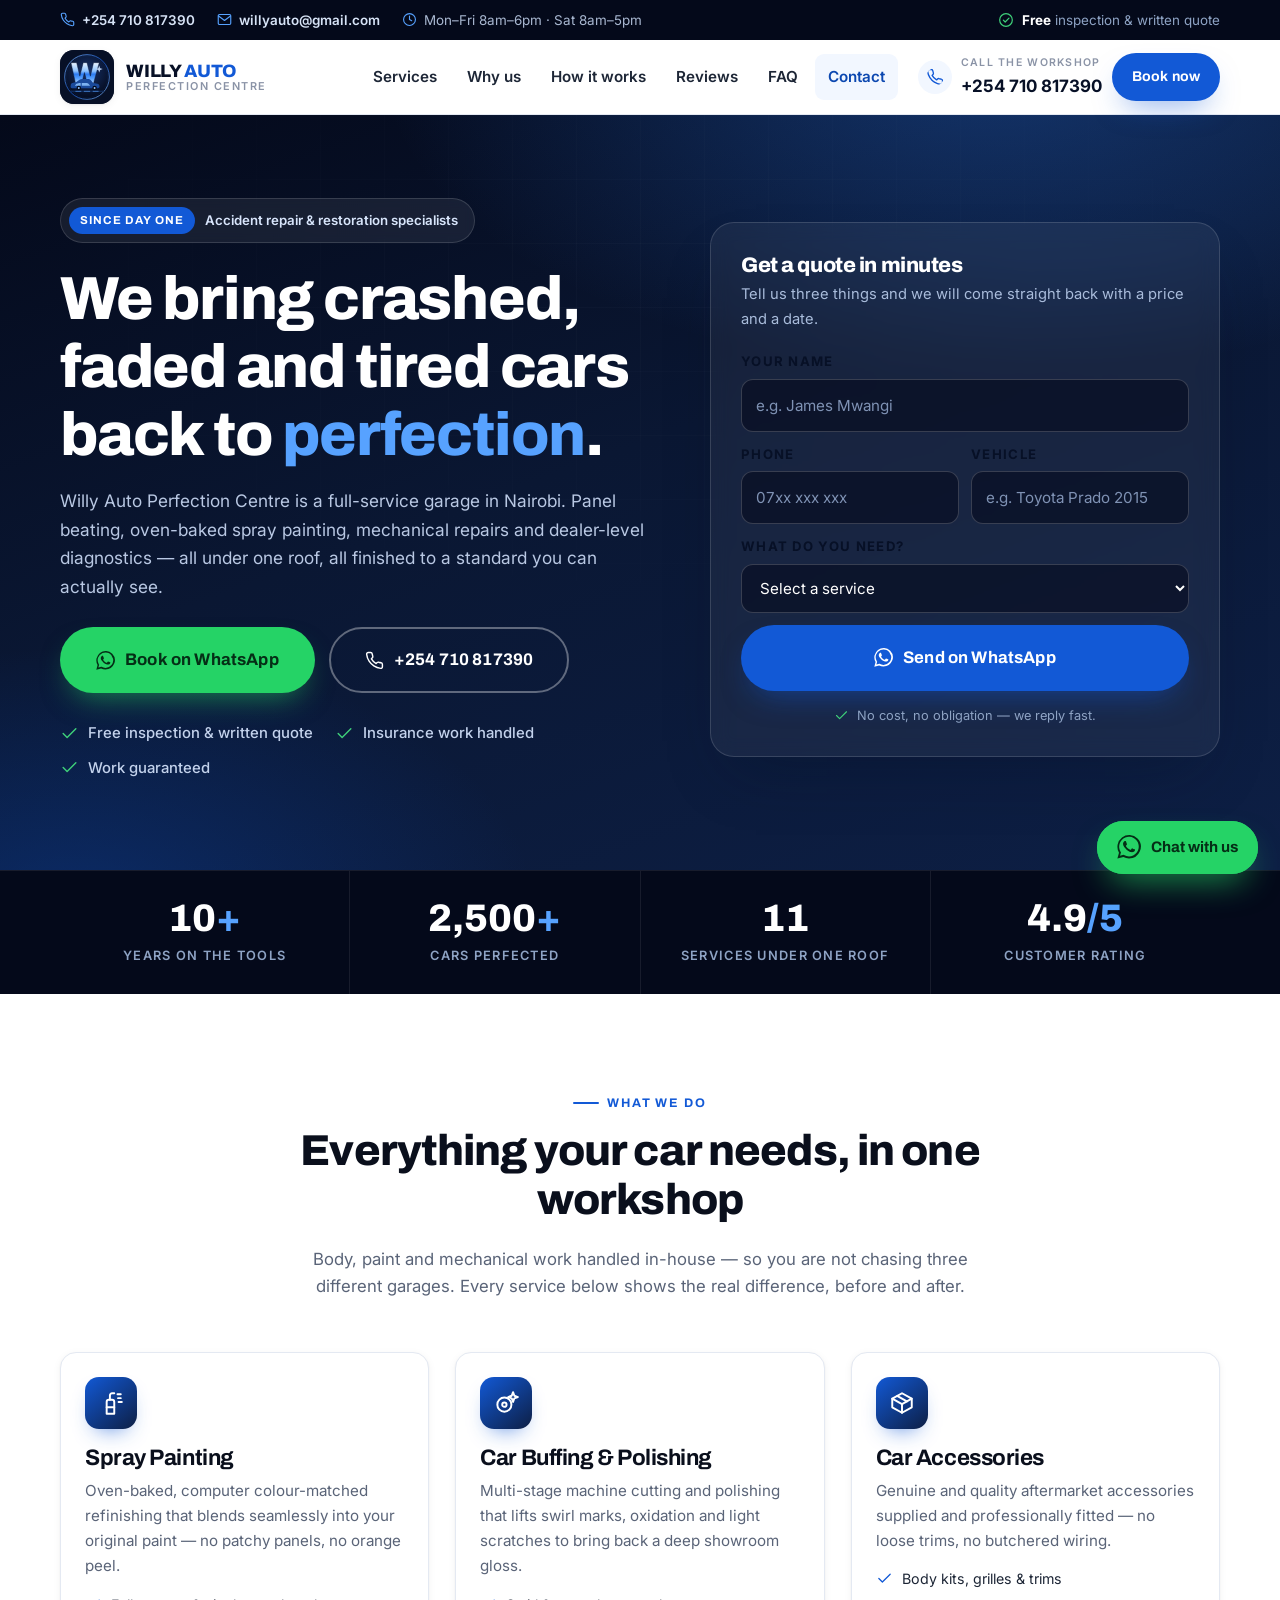
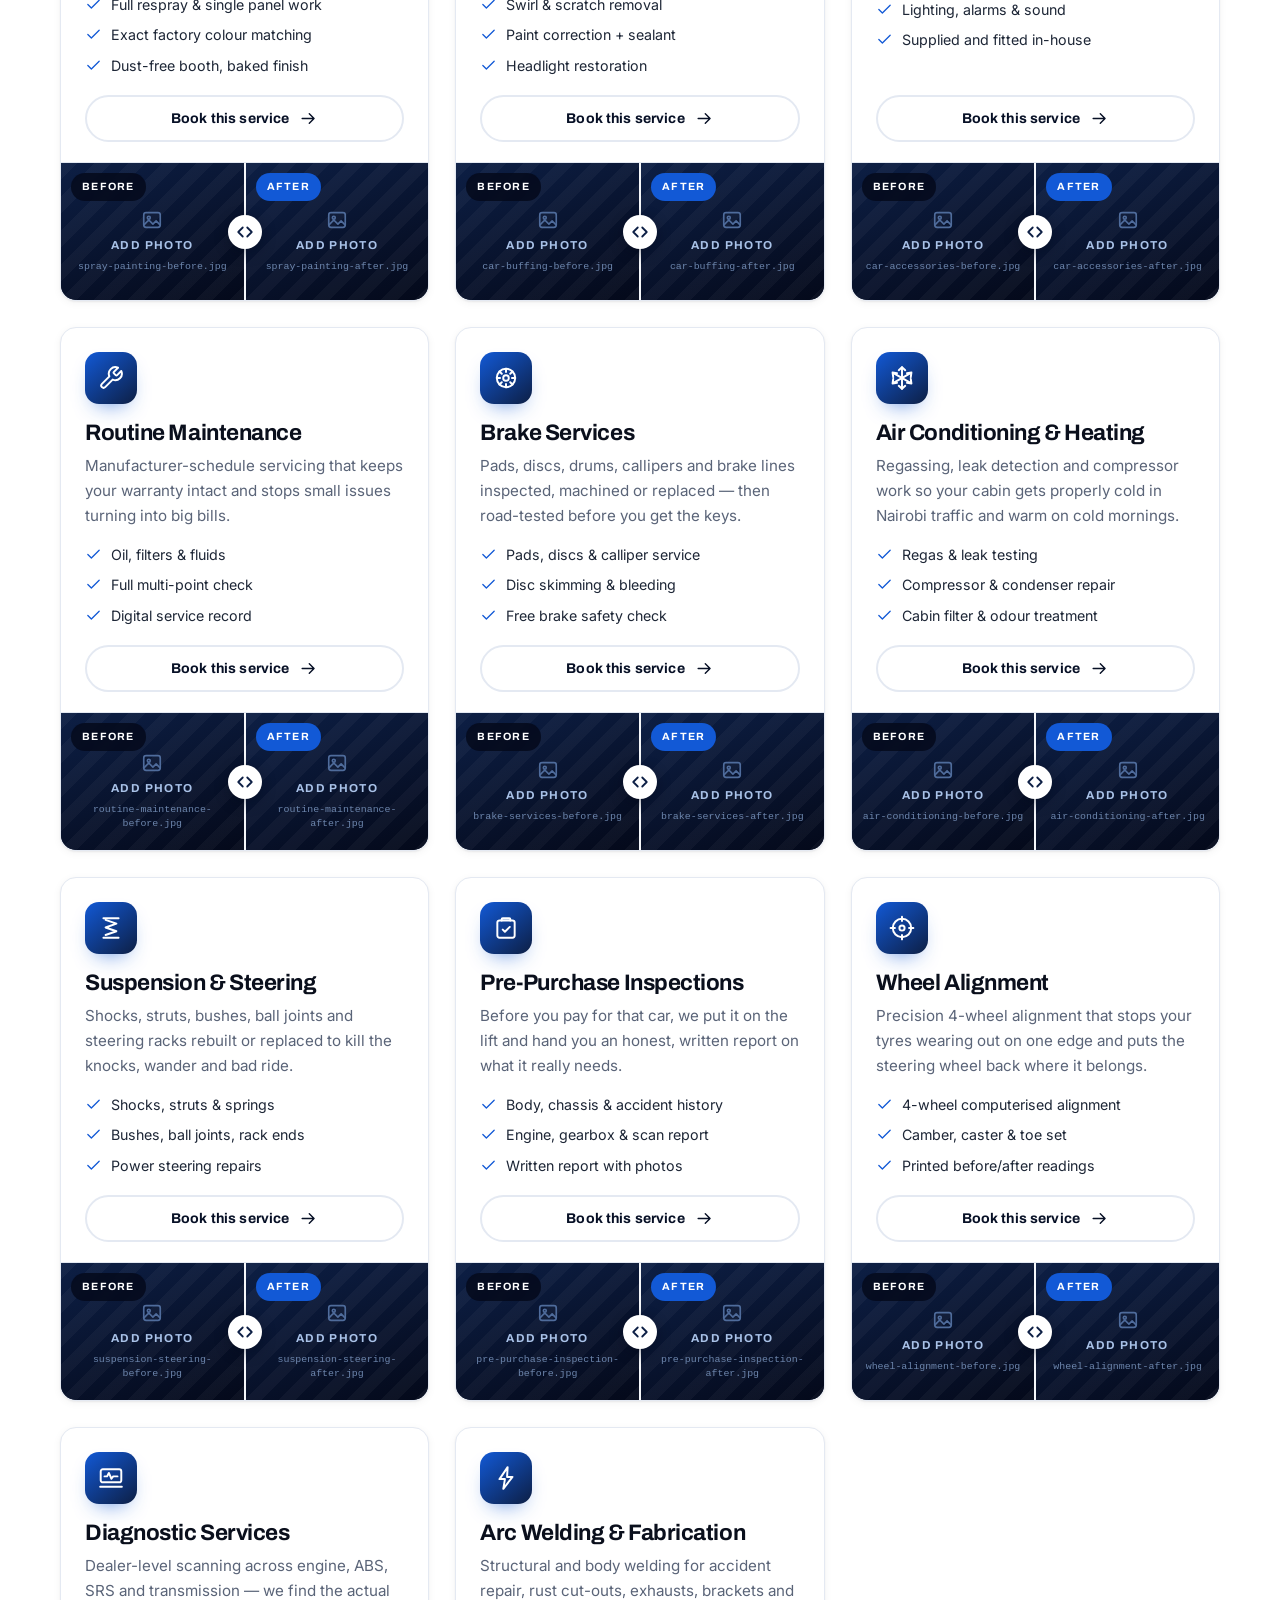
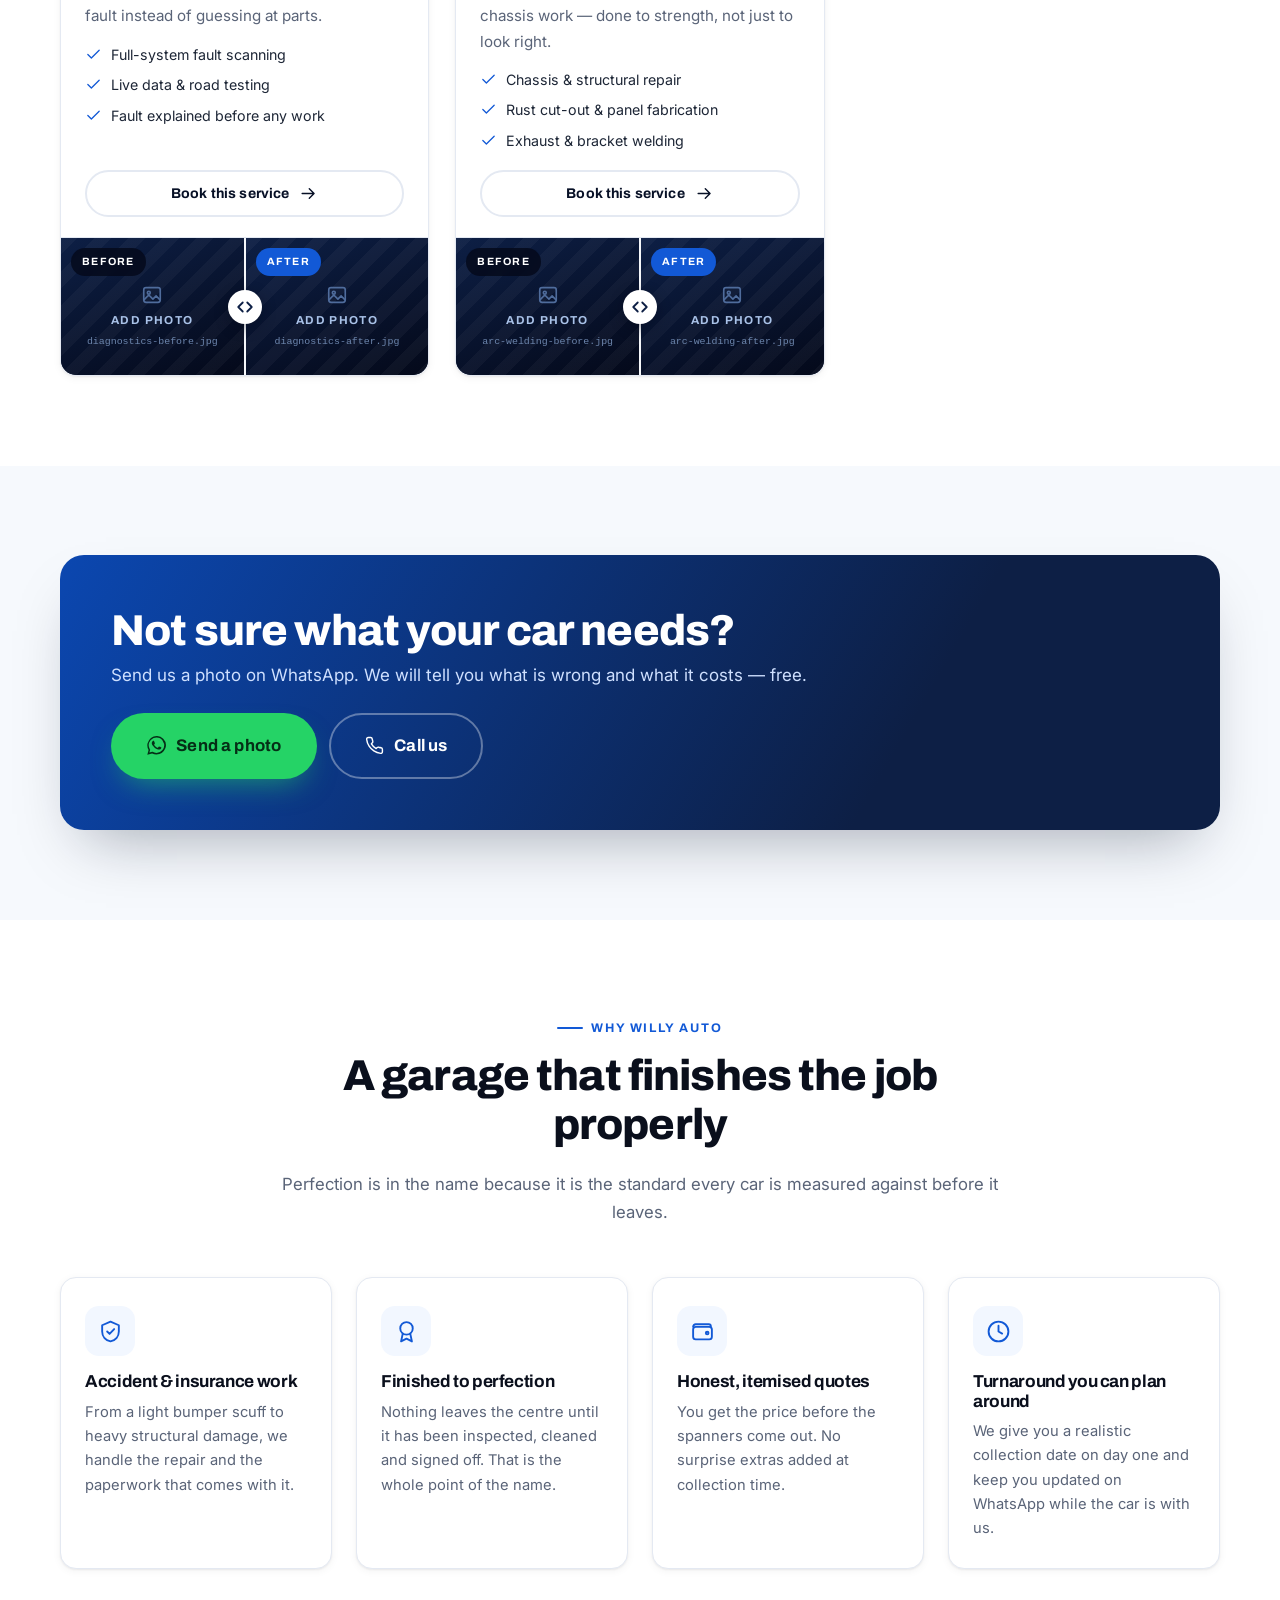
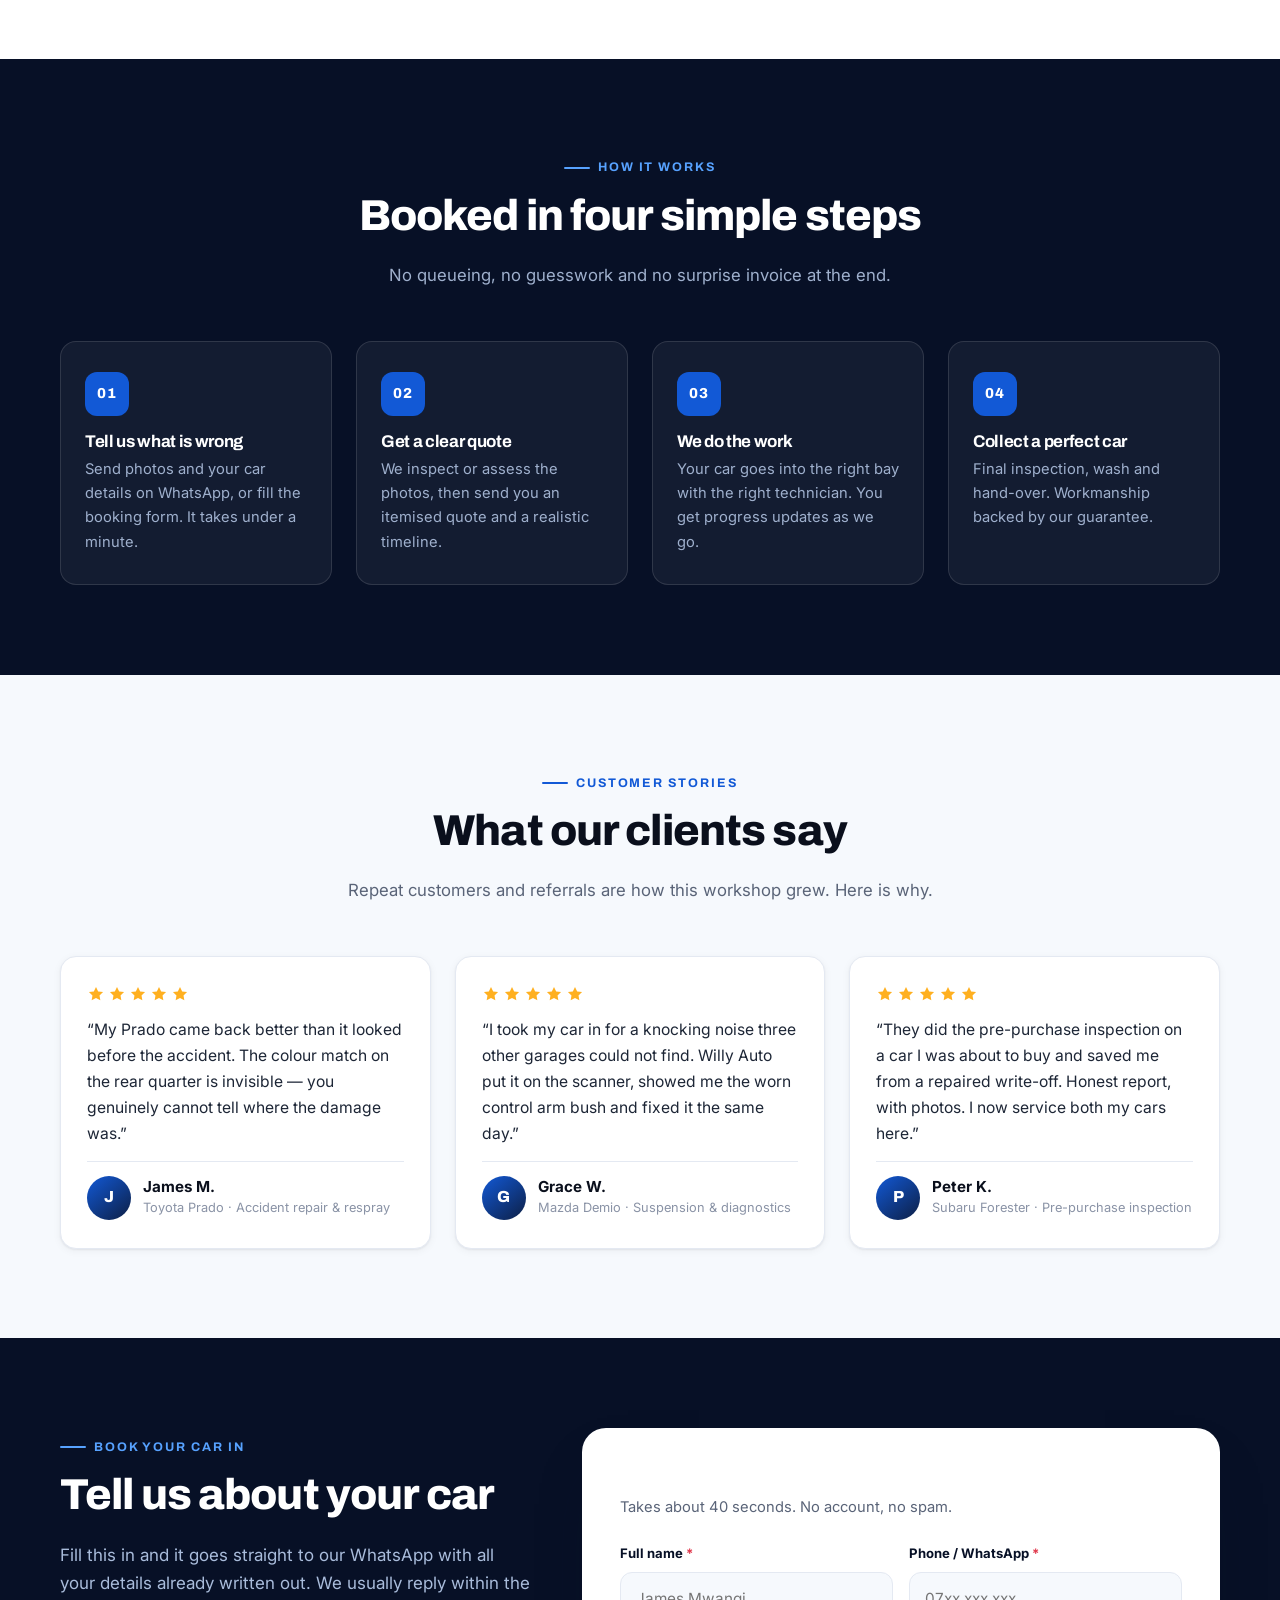
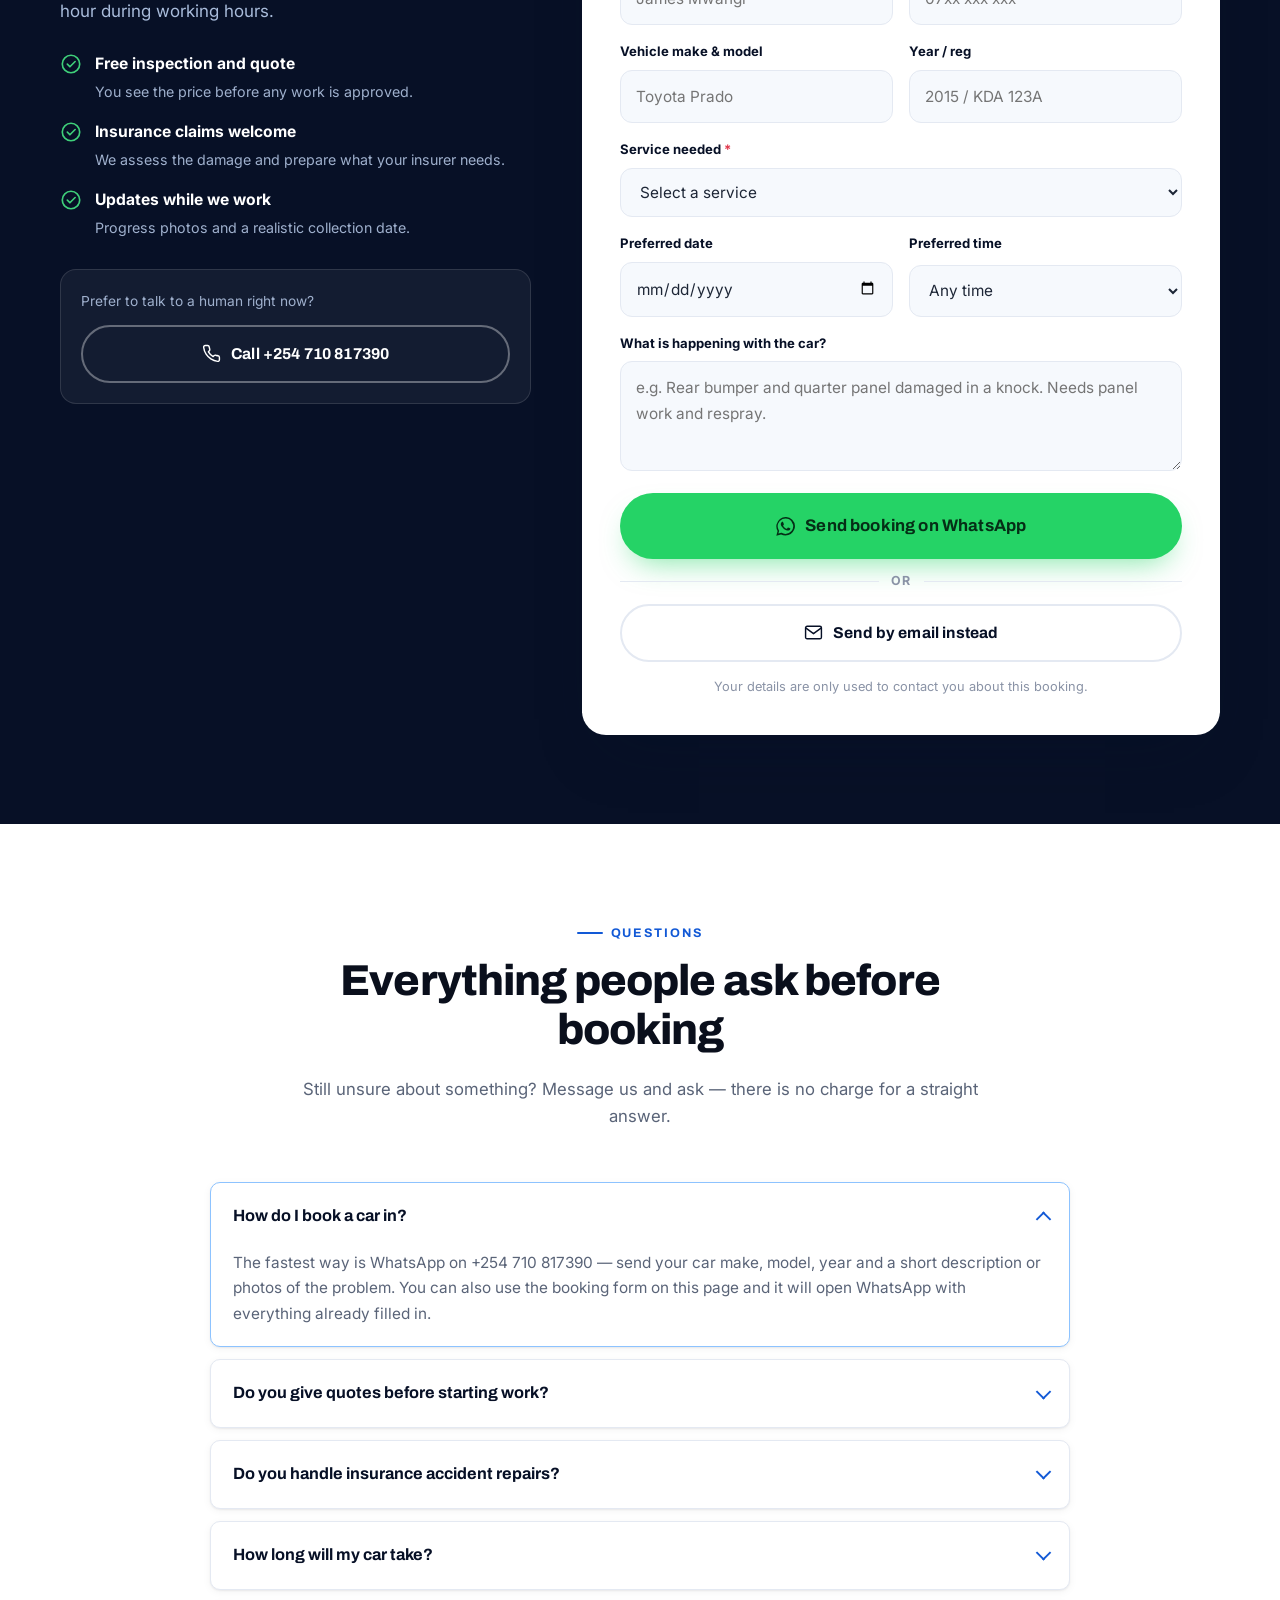
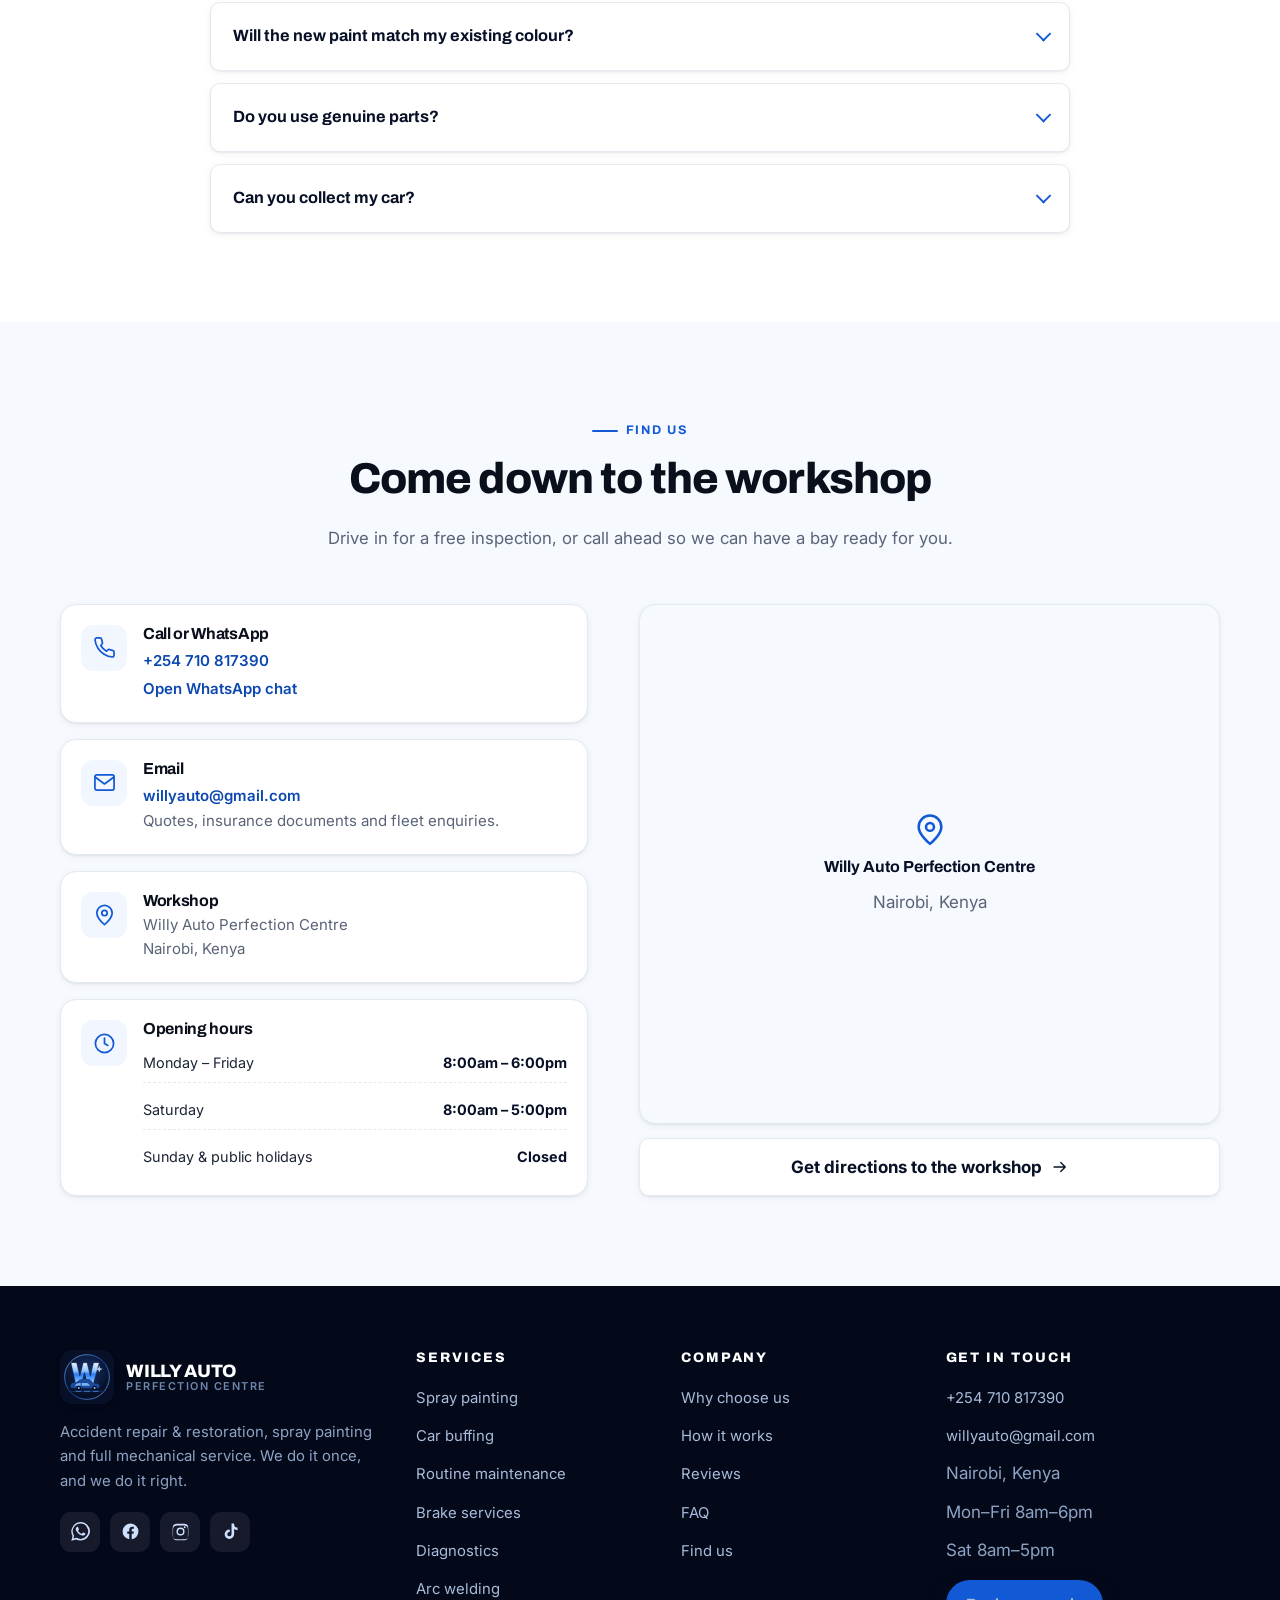
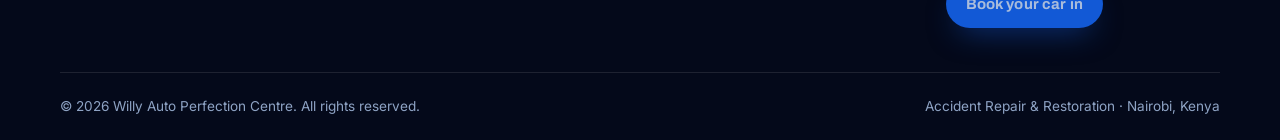
==== index.html @ 3aaafb4f "Keep the contact card readable when the map will not load The Google embed is a third-party iframe: " ====
<!DOCTYPE html>
<html lang="en">
<head>
<meta charset="utf-8">
<meta name="viewport" content="width=device-width, initial-scale=1, viewport-fit=cover">
<title>Willy Auto Perfection Centre | Accident Repair, Spray Painting &amp; Car Service</title>
<meta name="description" content="Willy Auto Perfection Centre &mdash; accident repair and restoration, spray painting, buffing, diagnostics, brakes, suspension, wheel alignment and full car servicing. Book on WhatsApp: +254 710 817390.">
<meta name="theme-color" content="#071026">
<link rel="canonical" href="https://willy-auto-garage.onrender.com/">
<meta property="og:type" content="website">
<meta property="og:title" content="Willy Auto Perfection Centre | Accident Repair &amp; Restoration">
<meta property="og:description" content="Accident repair, spray painting, servicing, diagnostics and more. Get an honest quote on WhatsApp today.">
<meta property="og:image" content="assets/img/logo.svg">
<meta name="twitter:card" content="summary_large_image">
<link rel="icon" href="assets/img/favicon.svg" type="image/svg+xml">
<link rel="apple-touch-icon" href="assets/img/favicon.svg">
<link rel="preconnect" href="https://fonts.googleapis.com">
<link rel="preconnect" href="https://fonts.gstatic.com" crossorigin>
<link rel="stylesheet" href="https://fonts.googleapis.com/css2?family=Archivo:wght@600;700;800&family=Inter:wght@400;500;600;700&display=swap">
<link rel="stylesheet" href="assets/css/styles.css">
<script type="application/ld+json">
{
  "@context": "https://schema.org",
  "@type": "AutoRepair",
  "name": "Willy Auto Perfection Centre",
  "description": "Accident repair and restoration, spray painting, car buffing, servicing, diagnostics, brakes, suspension, air conditioning, wheel alignment and arc welding.",
  "image": "assets/img/logo.svg",
  "telephone": "+254710817390",
  "email": "willyauto@gmail.com",
  "address": { "@type": "PostalAddress", "addressLocality": "Nairobi", "addressCountry": "KE" },
  "areaServed": "Nairobi, Kenya",
  "priceRange": "$$",
  "openingHoursSpecification": [
    { "@type": "OpeningHoursSpecification", "dayOfWeek": ["Monday","Tuesday","Wednesday","Thursday","Friday"], "opens": "08:00", "closes": "18:00" },
    { "@type": "OpeningHoursSpecification", "dayOfWeek": "Saturday", "opens": "08:00", "closes": "17:00" }
  ],
  "hasOfferCatalog": {
    "@type": "OfferCatalog",
    "name": "Garage services",
    "itemListElement": [
        {
          "@type": "Offer",
          "itemOffered": { "@type": "Service", "name": "Spray Painting" }
        },
        {
          "@type": "Offer",
          "itemOffered": { "@type": "Service", "name": "Car Buffing & Polishing" }
        },
        {
          "@type": "Offer",
          "itemOffered": { "@type": "Service", "name": "Car Accessories" }
        },
        {
          "@type": "Offer",
          "itemOffered": { "@type": "Service", "name": "Routine Maintenance" }
        },
        {
          "@type": "Offer",
          "itemOffered": { "@type": "Service", "name": "Brake Services" }
        },
        {
          "@type": "Offer",
          "itemOffered": { "@type": "Service", "name": "Air Conditioning & Heating" }
        },
        {
          "@type": "Offer",
          "itemOffered": { "@type": "Service", "name": "Suspension & Steering" }
        },
        {
          "@type": "Offer",
          "itemOffered": { "@type": "Service", "name": "Pre-Purchase Inspections" }
        },
        {
          "@type": "Offer",
          "itemOffered": { "@type": "Service", "name": "Wheel Alignment" }
        },
        {
          "@type": "Offer",
          "itemOffered": { "@type": "Service", "name": "Diagnostic Services" }
        },
        {
          "@type": "Offer",
          "itemOffered": { "@type": "Service", "name": "Arc Welding & Fabrication" }
        }
    ]
  }
}
</script>
</head>
<body>
<svg xmlns="http://www.w3.org/2000/svg" style="display:none" aria-hidden="true">
<symbol id="i-spray" viewBox="0 0 24 24" fill="none" stroke="currentColor" stroke-width="1.8" stroke-linecap="round" stroke-linejoin="round"><path d="M8 22V11a2 2 0 0 1 2-2h3a2 2 0 0 1 2 2v11z"/><path d="M11 9V5a2 2 0 0 1 2-2h2"/><path d="M8 16h7"/><path d="M18 4h3M18.5 7.5h2.5M19 11h3"/></symbol>
<symbol id="i-buff" viewBox="0 0 24 24" fill="none" stroke="currentColor" stroke-width="1.8" stroke-linecap="round" stroke-linejoin="round"><circle cx="10.5" cy="13.5" r="6.5"/><circle cx="10.5" cy="13.5" r="2"/><path d="m18.5 2 1.2 3.3L23 6.5l-3.3 1.2L18.5 11l-1.2-3.3L14 6.5l3.3-1.2z"/></symbol>
<symbol id="i-parts" viewBox="0 0 24 24" fill="none" stroke="currentColor" stroke-width="1.8" stroke-linecap="round" stroke-linejoin="round"><path d="m21 8-9-5-9 5 9 5z"/><path d="M3 8v8l9 5 9-5V8"/><path d="M12 13v8"/><path d="m7.5 5.5 9 5"/></symbol>
<symbol id="i-wrench" viewBox="0 0 24 24" fill="none" stroke="currentColor" stroke-width="1.8" stroke-linecap="round" stroke-linejoin="round"><path d="M14.7 6.3a1 1 0 0 0 0 1.4l1.6 1.6a1 1 0 0 0 1.4 0l3.77-3.77a6 6 0 0 1-7.94 7.94l-6.91 6.91a2.12 2.12 0 0 1-3-3l6.91-6.91a6 6 0 0 1 7.94-7.94z"/></symbol>
<symbol id="i-brake" viewBox="0 0 24 24" fill="none" stroke="currentColor" stroke-width="1.8" stroke-linecap="round" stroke-linejoin="round"><circle cx="12" cy="12" r="8.5"/><circle cx="12" cy="12" r="2.6"/><path d="M12 3.5v3M12 17.5v3M3.5 12h3M17.5 12h3"/><path d="m6 6 2.1 2.1M15.9 15.9 18 18M18 6l-2.1 2.1M8.1 15.9 6 18"/></symbol>
<symbol id="i-ac" viewBox="0 0 24 24" fill="none" stroke="currentColor" stroke-width="1.8" stroke-linecap="round" stroke-linejoin="round"><path d="M12 2v20"/><path d="m9 4.8 3-2.8 3 2.8M9 19.2l3 2.8 3-2.8"/><path d="m3.3 7 17.4 10M3.3 7l4.1.6M3.3 7l.6 4.1M20.7 17l-4.1-.6M20.7 17l-.6-4.1"/><path d="M20.7 7 3.3 17M20.7 7l-4.1.6M20.7 7l-.6 4.1M3.3 17l4.1-.6M3.3 17l.6-4.1"/></symbol>
<symbol id="i-suspension" viewBox="0 0 24 24" fill="none" stroke="currentColor" stroke-width="1.8" stroke-linecap="round" stroke-linejoin="round"><path d="M5 3h14M5 21h14"/><path d="M7 4.5 17 8 7 11.5 17 15 7 18.5"/></symbol>
<symbol id="i-clipboard" viewBox="0 0 24 24" fill="none" stroke="currentColor" stroke-width="1.8" stroke-linecap="round" stroke-linejoin="round"><path d="M9 3h6a1 1 0 0 1 1 1v1H8V4a1 1 0 0 1 1-1Z"/><path d="M16 5h2a2 2 0 0 1 2 2v12a2 2 0 0 1-2 2H6a2 2 0 0 1-2-2V7a2 2 0 0 1 2-2h2"/><path d="m9 13.5 2 2 4.5-4.5"/></symbol>
<symbol id="i-target" viewBox="0 0 24 24" fill="none" stroke="currentColor" stroke-width="1.8" stroke-linecap="round" stroke-linejoin="round"><circle cx="12" cy="12" r="8.5"/><circle cx="12" cy="12" r="2.4"/><path d="M12 1.5v4M12 18.5v4M1.5 12h4M18.5 12h4"/></symbol>
<symbol id="i-diagnostics" viewBox="0 0 24 24" fill="none" stroke="currentColor" stroke-width="1.8" stroke-linecap="round" stroke-linejoin="round"><rect x="2.5" y="4" width="19" height="12" rx="2"/><path d="M2 20h20"/><path d="M6 10.5h2.4l1.6-3.2 2.4 5.4 1.6-2.2H18"/></symbol>
<symbol id="i-weld" viewBox="0 0 24 24" fill="none" stroke="currentColor" stroke-width="1.8" stroke-linecap="round" stroke-linejoin="round"><path d="M13.5 2 6 13h5l-1.5 9L18 11h-5z"/></symbol>
<symbol id="i-phone" viewBox="0 0 24 24" fill="none" stroke="currentColor" stroke-width="1.8" stroke-linecap="round" stroke-linejoin="round"><path d="M22 16.9v3a2 2 0 0 1-2.2 2 19.8 19.8 0 0 1-8.6-3.1 19.5 19.5 0 0 1-6-6A19.8 19.8 0 0 1 2.1 4.2 2 2 0 0 1 4.1 2h3a2 2 0 0 1 2 1.7c.1 1 .4 1.9.7 2.8a2 2 0 0 1-.5 2.1L8.1 9.9a16 16 0 0 0 6 6l1.3-1.3a2 2 0 0 1 2.1-.4c.9.3 1.8.6 2.8.7a2 2 0 0 1 1.7 2z"/></symbol>
<symbol id="i-mail" viewBox="0 0 24 24" fill="none" stroke="currentColor" stroke-width="1.8" stroke-linecap="round" stroke-linejoin="round"><rect x="2" y="4" width="20" height="16" rx="2"/><path d="m2.5 6.5 9.5 7 9.5-7"/></symbol>
<symbol id="i-check" viewBox="0 0 24 24" fill="none" stroke="currentColor" stroke-width="1.8" stroke-linecap="round" stroke-linejoin="round"><path d="m20 6-11 11-5-5"/></symbol>
<symbol id="i-check-circle" viewBox="0 0 24 24" fill="none" stroke="currentColor" stroke-width="1.8" stroke-linecap="round" stroke-linejoin="round"><circle cx="12" cy="12" r="9.5"/><path d="m8 12.2 2.8 2.8L16.5 9.3"/></symbol>
<symbol id="i-clock" viewBox="0 0 24 24" fill="none" stroke="currentColor" stroke-width="1.8" stroke-linecap="round" stroke-linejoin="round"><circle cx="12" cy="12" r="9.5"/><path d="M12 6.5V12l3.5 2"/></symbol>
<symbol id="i-pin" viewBox="0 0 24 24" fill="none" stroke="currentColor" stroke-width="1.8" stroke-linecap="round" stroke-linejoin="round"><path d="M20 10.5c0 5.5-8 12-8 12s-8-6.5-8-12a8 8 0 0 1 16 0Z"/><circle cx="12" cy="10.5" r="2.8"/></symbol>
<symbol id="i-shield" viewBox="0 0 24 24" fill="none" stroke="currentColor" stroke-width="1.8" stroke-linecap="round" stroke-linejoin="round"><path d="M12 2.5 4 6v6c0 5 3.4 8.6 8 9.5 4.6-.9 8-4.5 8-9.5V6z"/><path d="m8.8 12 2.3 2.3 4.4-4.6"/></symbol>
<symbol id="i-award" viewBox="0 0 24 24" fill="none" stroke="currentColor" stroke-width="1.8" stroke-linecap="round" stroke-linejoin="round"><circle cx="12" cy="9" r="6"/><path d="m8.4 14.2-1.6 7.3 5.2-2.7 5.2 2.7-1.6-7.3"/></symbol>
<symbol id="i-wallet" viewBox="0 0 24 24" fill="none" stroke="currentColor" stroke-width="1.8" stroke-linecap="round" stroke-linejoin="round"><path d="M3 7.5A2.5 2.5 0 0 1 5.5 5H18a2 2 0 0 1 2 2v1"/><rect x="3" y="7.5" width="18" height="12" rx="2.5"/><circle cx="16.5" cy="13.5" r="1.3"/></symbol>
<symbol id="i-calendar" viewBox="0 0 24 24" fill="none" stroke="currentColor" stroke-width="1.8" stroke-linecap="round" stroke-linejoin="round"><rect x="3" y="5" width="18" height="16" rx="2.5"/><path d="M3 10h18M8 3v4M16 3v4"/></symbol>
<symbol id="i-arrow-right" viewBox="0 0 24 24" fill="none" stroke="currentColor" stroke-width="1.8" stroke-linecap="round" stroke-linejoin="round"><path d="M4 12h15M13 6l6 6-6 6"/></symbol>
<symbol id="i-image" viewBox="0 0 24 24" fill="none" stroke="currentColor" stroke-width="1.8" stroke-linecap="round" stroke-linejoin="round"><rect x="3" y="4" width="18" height="16" rx="2.5"/><circle cx="8.5" cy="9.5" r="1.6"/><path d="m3.5 17 5-5 4.5 4.5L16.5 13l4 4"/></symbol>
<symbol id="i-users" viewBox="0 0 24 24" fill="none" stroke="currentColor" stroke-width="1.8" stroke-linecap="round" stroke-linejoin="round"><circle cx="9" cy="8" r="3.6"/><path d="M2.5 20a6.5 6.5 0 0 1 13 0"/><path d="M16.5 4.6a3.6 3.6 0 0 1 0 6.9M18 14.2a6.5 6.5 0 0 1 3.5 5.8"/></symbol>
<symbol id="i-car" viewBox="0 0 24 24" fill="none" stroke="currentColor" stroke-width="1.8" stroke-linecap="round" stroke-linejoin="round"><path d="M5.5 16.5h13"/><path d="M4 16.5v2.2M20 16.5v2.2"/><path d="M3 12.5 5 7.4A2 2 0 0 1 6.9 6h10.2A2 2 0 0 1 19 7.4l2 5.1"/><rect x="2.5" y="12.5" width="19" height="4.5" rx="1.6"/><circle cx="7" cy="14.8" r="1.1"/><circle cx="17" cy="14.8" r="1.1"/></symbol>
<symbol id="i-whatsapp" viewBox="0 0 24 24" fill="currentColor"><path d="M17.5 14.4c-.3-.2-1.8-.9-2-1s-.5-.1-.7.2-.8 1-1 1.2-.4.2-.7 0a8.2 8.2 0 0 1-2.4-1.5 9 9 0 0 1-1.7-2.1c-.2-.3 0-.5.1-.6l.5-.6c.1-.2.2-.3.3-.5a.6.6 0 0 0 0-.6L9 6.6c-.2-.5-.4-.5-.6-.5h-.6a1.1 1.1 0 0 0-.8.4 3.3 3.3 0 0 0-1 2.5 5.8 5.8 0 0 0 1.2 3 13 13 0 0 0 5 4.4c.7.3 1.3.5 1.7.6a4.2 4.2 0 0 0 1.9.1 3 3 0 0 0 2-1.4 2.5 2.5 0 0 0 .2-1.4c-.1-.1-.3-.2-.5-.3z"/><path d="M20.5 3.4A11.8 11.8 0 0 0 2 17.7L.4 23.6l6-1.6a11.8 11.8 0 0 0 5.6 1.4A11.8 11.8 0 0 0 20.5 3.4zM12 21.4a9.8 9.8 0 0 1-5-1.4l-.4-.2-3.6 1 1-3.5-.3-.4a9.8 9.8 0 1 1 8.3 4.5z"/></symbol>
<symbol id="i-star" viewBox="0 0 24 24" fill="currentColor"><path d="m12 2.6 2.9 5.9 6.5.9-4.7 4.6 1.1 6.4-5.8-3-5.8 3 1.1-6.4L2.6 9.4l6.5-.9z"/></symbol>
<symbol id="i-facebook" viewBox="0 0 24 24" fill="currentColor"><path d="M22 12a10 10 0 1 0-11.6 9.9v-7H7.9V12h2.5V9.8c0-2.5 1.5-3.9 3.7-3.9 1.1 0 2.2.2 2.2.2v2.4h-1.2c-1.2 0-1.6.8-1.6 1.6V12h2.7l-.4 2.9h-2.3v7A10 10 0 0 0 22 12z"/></symbol>
<symbol id="i-instagram" viewBox="0 0 24 24" fill="currentColor"><path d="M12 2.2c3.2 0 3.6 0 4.9.1 1.2.1 1.8.3 2.2.4.6.2 1 .5 1.4.9s.7.8.9 1.4c.1.4.3 1 .4 2.2.1 1.3.1 1.7.1 4.9s0 3.6-.1 4.9c-.1 1.2-.3 1.8-.4 2.2-.2.6-.5 1-.9 1.4s-.8.7-1.4.9c-.4.1-1 .3-2.2.4-1.3.1-1.7.1-4.9.1s-3.6 0-4.9-.1c-1.2-.1-1.8-.3-2.2-.4-.6-.2-1-.5-1.4-.9s-.7-.8-.9-1.4c-.1-.4-.3-1-.4-2.2-.1-1.3-.1-1.7-.1-4.9s0-3.6.1-4.9c.1-1.2.3-1.8.4-2.2.2-.6.5-1 .9-1.4s.8-.7 1.4-.9c.4-.1 1-.3 2.2-.4 1.3-.1 1.7-.1 4.9-.1m0 2.2c-3.1 0-3.5 0-4.7.1-1.1.1-1.7.2-2.1.4-.5.2-.9.4-1.3.8s-.6.8-.8 1.3c-.2.4-.3 1-.4 2.1-.1 1.2-.1 1.6-.1 4.7s0 3.5.1 4.7c.1 1.1.2 1.7.4 2.1.2.5.4.9.8 1.3s.8.6 1.3.8c.4.2 1 .3 2.1.4 1.2.1 1.6.1 4.7.1s3.5 0 4.7-.1c1.1-.1 1.7-.2 2.1-.4.5-.2.9-.4 1.3-.8s.6-.8.8-1.3c.2-.4.3-1 .4-2.1.1-1.2.1-1.6.1-4.7s0-3.5-.1-4.7c-.1-1.1-.2-1.7-.4-2.1-.2-.5-.4-.9-.8-1.3s-.8-.6-1.3-.8c-.4-.2-1-.3-2.1-.4-1.2-.1-1.6-.1-4.7-.1z"/><path d="M12 6.9a5.1 5.1 0 1 0 0 10.2 5.1 5.1 0 0 0 0-10.2zm0 8.4a3.3 3.3 0 1 1 0-6.6 3.3 3.3 0 0 1 0 6.6z"/><circle cx="17.3" cy="6.7" r="1.2"/></symbol>
<symbol id="i-tiktok" viewBox="0 0 24 24" fill="currentColor"><path d="M16.6 2h-3.3v13.4a2.7 2.7 0 1 1-2.3-2.7v-3.3a6 6 0 1 0 5.6 6V8.9a7.3 7.3 0 0 0 4.3 1.4V7a4.3 4.3 0 0 1-4.3-4.3z"/></symbol>
</svg>

<a href="#main" class="sr-only">Skip to content</a>

<!-- ============ TOP BAR ============ -->
<div class="topbar">
  <div class="container topbar__inner">
    <ul class="topbar__list">
      <li class="topbar__item"><svg aria-hidden="true"><use href="#i-phone"></use></svg><a href="tel:+254710817390">+254 710 817390</a></li>
      <li class="topbar__item"><svg aria-hidden="true"><use href="#i-mail"></use></svg><a href="mailto:willyauto@gmail.com">willyauto@gmail.com</a></li>
      <li class="topbar__item"><svg aria-hidden="true"><use href="#i-clock"></use></svg><span>Mon&ndash;Fri 8am&ndash;6pm &middot; Sat 8am&ndash;5pm</span></li>
    </ul>
    <div class="topbar__note"><svg aria-hidden="true"><use href="#i-check-circle"></use></svg><span><b>Free</b> inspection &amp; written quote</span></div>
  </div>
</div>

<!-- ============ HEADER ============ -->
<header class="header" id="header">
  <div class="container header__inner">
    <a class="brand" href="#top" aria-label="Willy Auto Perfection Centre home">
      <span class="brand__badge">
        <img src="assets/img/logo.png" alt="Willy Auto Perfection Centre logo" width="54" height="54"
             onerror="this.onerror=null;this.src='assets/img/logo.svg'">
      </span>
      <span class="brand__text">
        <span class="brand__name">WILLY <span>AUTO</span></span>
        <span class="brand__tag">Perfection Centre</span>
      </span>
    </a>

    <button class="burger" id="burger" aria-label="Open menu" aria-expanded="false" aria-controls="nav"><span></span></button>

    <nav class="nav" id="nav">
        <a href="#services">Services</a>
        <a href="#why">Why us</a>
        <a href="#process">How it works</a>
        <a href="#reviews">Reviews</a>
        <a href="#faq">FAQ</a>
        <a href="#contact">Contact</a>
      <div class="nav__mobile-cta">
        <a class="btn btn--wa" href="https://wa.me/254710817390?text=Hello%20Willy%20Auto%20Perfection%20Centre%2C%20I%20would%20like%20to%20book%20my%20car%20in." target="_blank" rel="noopener"><svg aria-hidden="true"><use href="#i-whatsapp"></use></svg> WhatsApp us</a>
        <a class="btn btn--dark" href="tel:+254710817390"><svg aria-hidden="true"><use href="#i-phone"></use></svg> Call +254 710 817390</a>
      </div>
    </nav>

    <div class="header__cta">
      <a class="header__phone" href="tel:+254710817390">
        <svg aria-hidden="true"><use href="#i-phone"></use></svg>
        <span><small>Call the workshop</small>+254 710 817390</span>
      </a>
      <a class="btn btn--primary btn--sm" href="#book">Book now</a>
    </div>
  </div>
</header>

<main id="main">
<span id="top"></span>

<!-- ============ HERO ============ -->
<section class="hero">
  <div class="container hero__inner">
    <div class="hero__copy">
      <span class="hero__badge"><b>Since day one</b> Accident repair &amp; restoration specialists</span>
      <h1>We bring crashed, faded and tired cars back to <em>perfection</em>.</h1>
      <p class="hero__lead">
        Willy Auto Perfection Centre is a full-service garage in Nairobi. Panel beating, oven-baked spray
        painting, mechanical repairs and dealer-level diagnostics &mdash; all under one roof, all finished to a
        standard you can actually see.
      </p>
      <div class="hero__actions">
        <a class="btn btn--wa btn--lg" href="https://wa.me/254710817390?text=Hello%20Willy%20Auto%20Perfection%20Centre%2C%20I%20would%20like%20to%20book%20my%20car%20in." target="_blank" rel="noopener"><svg aria-hidden="true"><use href="#i-whatsapp"></use></svg> Book on WhatsApp</a>
        <a class="btn btn--ghost btn--lg" href="tel:+254710817390"><svg aria-hidden="true"><use href="#i-phone"></use></svg> +254 710 817390</a>
      </div>
      <ul class="hero__points">
        <li><svg aria-hidden="true"><use href="#i-check"></use></svg> Free inspection &amp; written quote</li>
        <li><svg aria-hidden="true"><use href="#i-check"></use></svg> Insurance work handled</li>
        <li><svg aria-hidden="true"><use href="#i-check"></use></svg> Work guaranteed</li>
      </ul>
    </div>

    <aside class="hero__card">
      <h2>Get a quote in minutes</h2>
      <p>Tell us three things and we will come straight back with a price and a date.</p>
      <form class="quick-form js-quote" id="quickQuote" novalidate>
        <div class="field">
          <label for="qName">Your name</label>
          <input id="qName" name="name" type="text" placeholder="e.g. James Mwangi" autocomplete="name" required>
        </div>
        <div class="row">
          <div class="field">
            <label for="qPhone">Phone</label>
            <input id="qPhone" name="phone" type="tel" placeholder="07xx xxx xxx" autocomplete="tel" required>
          </div>
          <div class="field">
            <label for="qVehicle">Vehicle</label>
            <input id="qVehicle" name="vehicle" type="text" placeholder="e.g. Toyota Prado 2015">
          </div>
        </div>
        <div class="field">
          <label for="qService">What do you need?</label>
          <select id="qService" name="service" required>
            <option value="" selected disabled>Select a service</option>
                <option value="Spray Painting">Spray Painting</option>
                <option value="Car Buffing & Polishing">Car Buffing & Polishing</option>
                <option value="Car Accessories">Car Accessories</option>
                <option value="Routine Maintenance">Routine Maintenance</option>
                <option value="Brake Services">Brake Services</option>
                <option value="Air Conditioning & Heating">Air Conditioning & Heating</option>
                <option value="Suspension & Steering">Suspension & Steering</option>
                <option value="Pre-Purchase Inspections">Pre-Purchase Inspections</option>
                <option value="Wheel Alignment">Wheel Alignment</option>
                <option value="Diagnostic Services">Diagnostic Services</option>
                <option value="Arc Welding & Fabrication">Arc Welding & Fabrication</option>
            <option value="Accident repair &amp; restoration">Accident repair &amp; restoration</option>
            <option value="Something else">Something else</option>
          </select>
        </div>
        <button class="btn btn--primary btn--block btn--lg" type="submit"><svg aria-hidden="true"><use href="#i-whatsapp"></use></svg> Send on WhatsApp</button>
        <p class="hero__note"><svg aria-hidden="true"><use href="#i-check"></use></svg> No cost, no obligation &mdash; we reply fast.</p>
      </form>
    </aside>
  </div>
</section>

<!-- ============ STATS ============ -->
<section class="stats" aria-label="Willy Auto at a glance">
  <div class="container">
    <div class="stats__grid">
      <div class="stats__item"><div class="stats__num">10<span>+</span></div><div class="stats__label">Years on the tools</div></div>
      <div class="stats__item"><div class="stats__num">2,500<span>+</span></div><div class="stats__label">Cars perfected</div></div>
      <div class="stats__item"><div class="stats__num">11</div><div class="stats__label">Services under one roof</div></div>
      <div class="stats__item"><div class="stats__num">4.9<span>/5</span></div><div class="stats__label">Customer rating</div></div>
    </div>
  </div>
</section>

<!-- ============ SERVICES ============ -->
<section class="section" id="services">
  <div class="container">
    <div class="section-head">
      <span class="eyebrow">What we do</span>
      <h2>Everything your car needs, in one workshop</h2>
      <p>Body, paint and mechanical work handled in-house &mdash; so you are not chasing three different garages.
         Every service below shows the real difference, before and after.</p>
    </div>
    <div class="services__grid">
      <article class="service reveal" id="service-spray-painting">
        <div class="service__body">
          <div class="service__icon"><svg aria-hidden="true"><use href="#i-spray"></use></svg></div>
          <h3>Spray Painting</h3>
          <p class="service__desc">Oven-baked, computer colour-matched refinishing that blends seamlessly into your original paint — no patchy panels, no orange peel.</p>
          <ul class="service__list">
            <li><svg aria-hidden="true"><use href="#i-check"></use></svg><span>Full respray &amp; single panel work</span></li>
            <li><svg aria-hidden="true"><use href="#i-check"></use></svg><span>Exact factory colour matching</span></li>
            <li><svg aria-hidden="true"><use href="#i-check"></use></svg><span>Dust-free booth, baked finish</span></li>
          </ul>
          <div class="service__book">
            <button type="button" class="btn btn--outline btn--sm btn--block js-book" data-service="Spray Painting">
              Book this service <svg aria-hidden="true"><use href="#i-arrow-right"></use></svg>
            </button>
          </div>
        </div>
        <div class="ba" role="group" aria-label="Spray Painting: before and after">
        <figure class="ba__pane ba__pane--before">
          <span class="ba__tag">Before</span>
          <img src="assets/img/services/spray-painting-before.jpg" alt="Spray Painting before repair at Willy Auto Perfection Centre" loading="lazy" decoding="async"
               onerror="this.onerror=null;this.classList.add('is-missing')">
          <figcaption class="ba__ph"><svg aria-hidden="true"><use href="#i-image"></use></svg><b>Add photo</b><code>spray-painting-before.jpg</code></figcaption>
        </figure>
        <figure class="ba__pane ba__pane--after">
          <span class="ba__tag">After</span>
          <img src="assets/img/services/spray-painting-after.jpg" alt="Spray Painting after repair at Willy Auto Perfection Centre" loading="lazy" decoding="async"
               onerror="this.onerror=null;this.classList.add('is-missing')">
          <figcaption class="ba__ph"><svg aria-hidden="true"><use href="#i-image"></use></svg><b>Add photo</b><code>spray-painting-after.jpg</code></figcaption>
        </figure>
          <span class="ba__divider" aria-hidden="true"></span>
        </div>
      </article>
      <article class="service reveal" id="service-car-buffing">
        <div class="service__body">
          <div class="service__icon"><svg aria-hidden="true"><use href="#i-buff"></use></svg></div>
          <h3>Car Buffing &amp; Polishing</h3>
          <p class="service__desc">Multi-stage machine cutting and polishing that lifts swirl marks, oxidation and light scratches to bring back a deep showroom gloss.</p>
          <ul class="service__list">
            <li><svg aria-hidden="true"><use href="#i-check"></use></svg><span>Swirl &amp; scratch removal</span></li>
            <li><svg aria-hidden="true"><use href="#i-check"></use></svg><span>Paint correction + sealant</span></li>
            <li><svg aria-hidden="true"><use href="#i-check"></use></svg><span>Headlight restoration</span></li>
          </ul>
          <div class="service__book">
            <button type="button" class="btn btn--outline btn--sm btn--block js-book" data-service="Car Buffing and Polishing">
              Book this service <svg aria-hidden="true"><use href="#i-arrow-right"></use></svg>
            </button>
          </div>
        </div>
        <div class="ba" role="group" aria-label="Car Buffing and Polishing: before and after">
        <figure class="ba__pane ba__pane--before">
          <span class="ba__tag">Before</span>
          <img src="assets/img/services/car-buffing-before.jpg" alt="Car Buffing and Polishing before repair at Willy Auto Perfection Centre" loading="lazy" decoding="async"
               onerror="this.onerror=null;this.classList.add('is-missing')">
          <figcaption class="ba__ph"><svg aria-hidden="true"><use href="#i-image"></use></svg><b>Add photo</b><code>car-buffing-before.jpg</code></figcaption>
        </figure>
        <figure class="ba__pane ba__pane--after">
          <span class="ba__tag">After</span>
          <img src="assets/img/services/car-buffing-after.jpg" alt="Car Buffing and Polishing after repair at Willy Auto Perfection Centre" loading="lazy" decoding="async"
               onerror="this.onerror=null;this.classList.add('is-missing')">
          <figcaption class="ba__ph"><svg aria-hidden="true"><use href="#i-image"></use></svg><b>Add photo</b><code>car-buffing-after.jpg</code></figcaption>
        </figure>
          <span class="ba__divider" aria-hidden="true"></span>
        </div>
      </article>
      <article class="service reveal" id="service-car-accessories">
        <div class="service__body">
          <div class="service__icon"><svg aria-hidden="true"><use href="#i-parts"></use></svg></div>
          <h3>Car Accessories</h3>
          <p class="service__desc">Genuine and quality aftermarket accessories supplied and professionally fitted — no loose trims, no butchered wiring.</p>
          <ul class="service__list">
            <li><svg aria-hidden="true"><use href="#i-check"></use></svg><span>Body kits, grilles &amp; trims</span></li>
            <li><svg aria-hidden="true"><use href="#i-check"></use></svg><span>Lighting, alarms &amp; sound</span></li>
            <li><svg aria-hidden="true"><use href="#i-check"></use></svg><span>Supplied and fitted in-house</span></li>
          </ul>
          <div class="service__book">
            <button type="button" class="btn btn--outline btn--sm btn--block js-book" data-service="Car Accessories">
              Book this service <svg aria-hidden="true"><use href="#i-arrow-right"></use></svg>
            </button>
          </div>
        </div>
        <div class="ba" role="group" aria-label="Car Accessories: before and after">
        <figure class="ba__pane ba__pane--before">
          <span class="ba__tag">Before</span>
          <img src="assets/img/services/car-accessories-before.jpg" alt="Car Accessories before repair at Willy Auto Perfection Centre" loading="lazy" decoding="async"
               onerror="this.onerror=null;this.classList.add('is-missing')">
          <figcaption class="ba__ph"><svg aria-hidden="true"><use href="#i-image"></use></svg><b>Add photo</b><code>car-accessories-before.jpg</code></figcaption>
        </figure>
        <figure class="ba__pane ba__pane--after">
          <span class="ba__tag">After</span>
          <img src="assets/img/services/car-accessories-after.jpg" alt="Car Accessories after repair at Willy Auto Perfection Centre" loading="lazy" decoding="async"
               onerror="this.onerror=null;this.classList.add('is-missing')">
          <figcaption class="ba__ph"><svg aria-hidden="true"><use href="#i-image"></use></svg><b>Add photo</b><code>car-accessories-after.jpg</code></figcaption>
        </figure>
          <span class="ba__divider" aria-hidden="true"></span>
        </div>
      </article>
      <article class="service reveal" id="service-routine-maintenance">
        <div class="service__body">
          <div class="service__icon"><svg aria-hidden="true"><use href="#i-wrench"></use></svg></div>
          <h3>Routine Maintenance</h3>
          <p class="service__desc">Manufacturer-schedule servicing that keeps your warranty intact and stops small issues turning into big bills.</p>
          <ul class="service__list">
            <li><svg aria-hidden="true"><use href="#i-check"></use></svg><span>Oil, filters &amp; fluids</span></li>
            <li><svg aria-hidden="true"><use href="#i-check"></use></svg><span>Full multi-point check</span></li>
            <li><svg aria-hidden="true"><use href="#i-check"></use></svg><span>Digital service record</span></li>
          </ul>
          <div class="service__book">
            <button type="button" class="btn btn--outline btn--sm btn--block js-book" data-service="Routine Maintenance">
              Book this service <svg aria-hidden="true"><use href="#i-arrow-right"></use></svg>
            </button>
          </div>
        </div>
        <div class="ba" role="group" aria-label="Routine Maintenance: before and after">
        <figure class="ba__pane ba__pane--before">
          <span class="ba__tag">Before</span>
          <img src="assets/img/services/routine-maintenance-before.jpg" alt="Routine Maintenance before repair at Willy Auto Perfection Centre" loading="lazy" decoding="async"
               onerror="this.onerror=null;this.classList.add('is-missing')">
          <figcaption class="ba__ph"><svg aria-hidden="true"><use href="#i-image"></use></svg><b>Add photo</b><code>routine-maintenance-before.jpg</code></figcaption>
        </figure>
        <figure class="ba__pane ba__pane--after">
          <span class="ba__tag">After</span>
          <img src="assets/img/services/routine-maintenance-after.jpg" alt="Routine Maintenance after repair at Willy Auto Perfection Centre" loading="lazy" decoding="async"
               onerror="this.onerror=null;this.classList.add('is-missing')">
          <figcaption class="ba__ph"><svg aria-hidden="true"><use href="#i-image"></use></svg><b>Add photo</b><code>routine-maintenance-after.jpg</code></figcaption>
        </figure>
          <span class="ba__divider" aria-hidden="true"></span>
        </div>
      </article>
      <article class="service reveal" id="service-brake-services">
        <div class="service__body">
          <div class="service__icon"><svg aria-hidden="true"><use href="#i-brake"></use></svg></div>
          <h3>Brake Services</h3>
          <p class="service__desc">Pads, discs, drums, callipers and brake lines inspected, machined or replaced — then road-tested before you get the keys.</p>
          <ul class="service__list">
            <li><svg aria-hidden="true"><use href="#i-check"></use></svg><span>Pads, discs &amp; calliper service</span></li>
            <li><svg aria-hidden="true"><use href="#i-check"></use></svg><span>Disc skimming &amp; bleeding</span></li>
            <li><svg aria-hidden="true"><use href="#i-check"></use></svg><span>Free brake safety check</span></li>
          </ul>
          <div class="service__book">
            <button type="button" class="btn btn--outline btn--sm btn--block js-book" data-service="Brake Services">
              Book this service <svg aria-hidden="true"><use href="#i-arrow-right"></use></svg>
            </button>
          </div>
        </div>
        <div class="ba" role="group" aria-label="Brake Services: before and after">
        <figure class="ba__pane ba__pane--before">
          <span class="ba__tag">Before</span>
          <img src="assets/img/services/brake-services-before.jpg" alt="Brake Services before repair at Willy Auto Perfection Centre" loading="lazy" decoding="async"
               onerror="this.onerror=null;this.classList.add('is-missing')">
          <figcaption class="ba__ph"><svg aria-hidden="true"><use href="#i-image"></use></svg><b>Add photo</b><code>brake-services-before.jpg</code></figcaption>
        </figure>
        <figure class="ba__pane ba__pane--after">
          <span class="ba__tag">After</span>
          <img src="assets/img/services/brake-services-after.jpg" alt="Brake Services after repair at Willy Auto Perfection Centre" loading="lazy" decoding="async"
               onerror="this.onerror=null;this.classList.add('is-missing')">
          <figcaption class="ba__ph"><svg aria-hidden="true"><use href="#i-image"></use></svg><b>Add photo</b><code>brake-services-after.jpg</code></figcaption>
        </figure>
          <span class="ba__divider" aria-hidden="true"></span>
        </div>
      </article>
      <article class="service reveal" id="service-air-conditioning">
        <div class="service__body">
          <div class="service__icon"><svg aria-hidden="true"><use href="#i-ac"></use></svg></div>
          <h3>Air Conditioning &amp; Heating</h3>
          <p class="service__desc">Regassing, leak detection and compressor work so your cabin gets properly cold in Nairobi traffic and warm on cold mornings.</p>
          <ul class="service__list">
            <li><svg aria-hidden="true"><use href="#i-check"></use></svg><span>Regas &amp; leak testing</span></li>
            <li><svg aria-hidden="true"><use href="#i-check"></use></svg><span>Compressor &amp; condenser repair</span></li>
            <li><svg aria-hidden="true"><use href="#i-check"></use></svg><span>Cabin filter &amp; odour treatment</span></li>
          </ul>
          <div class="service__book">
            <button type="button" class="btn btn--outline btn--sm btn--block js-book" data-service="Air Conditioning and Heating">
              Book this service <svg aria-hidden="true"><use href="#i-arrow-right"></use></svg>
            </button>
          </div>
        </div>
        <div class="ba" role="group" aria-label="Air Conditioning and Heating: before and after">
        <figure class="ba__pane ba__pane--before">
          <span class="ba__tag">Before</span>
          <img src="assets/img/services/air-conditioning-before.jpg" alt="Air Conditioning and Heating before repair at Willy Auto Perfection Centre" loading="lazy" decoding="async"
               onerror="this.onerror=null;this.classList.add('is-missing')">
          <figcaption class="ba__ph"><svg aria-hidden="true"><use href="#i-image"></use></svg><b>Add photo</b><code>air-conditioning-before.jpg</code></figcaption>
        </figure>
        <figure class="ba__pane ba__pane--after">
          <span class="ba__tag">After</span>
          <img src="assets/img/services/air-conditioning-after.jpg" alt="Air Conditioning and Heating after repair at Willy Auto Perfection Centre" loading="lazy" decoding="async"
               onerror="this.onerror=null;this.classList.add('is-missing')">
          <figcaption class="ba__ph"><svg aria-hidden="true"><use href="#i-image"></use></svg><b>Add photo</b><code>air-conditioning-after.jpg</code></figcaption>
        </figure>
          <span class="ba__divider" aria-hidden="true"></span>
        </div>
      </article>
      <article class="service reveal" id="service-suspension-steering">
        <div class="service__body">
          <div class="service__icon"><svg aria-hidden="true"><use href="#i-suspension"></use></svg></div>
          <h3>Suspension &amp; Steering</h3>
          <p class="service__desc">Shocks, struts, bushes, ball joints and steering racks rebuilt or replaced to kill the knocks, wander and bad ride.</p>
          <ul class="service__list">
            <li><svg aria-hidden="true"><use href="#i-check"></use></svg><span>Shocks, struts &amp; springs</span></li>
            <li><svg aria-hidden="true"><use href="#i-check"></use></svg><span>Bushes, ball joints, rack ends</span></li>
            <li><svg aria-hidden="true"><use href="#i-check"></use></svg><span>Power steering repairs</span></li>
          </ul>
          <div class="service__book">
            <button type="button" class="btn btn--outline btn--sm btn--block js-book" data-service="Suspension and Steering">
              Book this service <svg aria-hidden="true"><use href="#i-arrow-right"></use></svg>
            </button>
          </div>
        </div>
        <div class="ba" role="group" aria-label="Suspension and Steering: before and after">
        <figure class="ba__pane ba__pane--before">
          <span class="ba__tag">Before</span>
          <img src="assets/img/services/suspension-steering-before.jpg" alt="Suspension and Steering before repair at Willy Auto Perfection Centre" loading="lazy" decoding="async"
               onerror="this.onerror=null;this.classList.add('is-missing')">
          <figcaption class="ba__ph"><svg aria-hidden="true"><use href="#i-image"></use></svg><b>Add photo</b><code>suspension-steering-before.jpg</code></figcaption>
        </figure>
        <figure class="ba__pane ba__pane--after">
          <span class="ba__tag">After</span>
          <img src="assets/img/services/suspension-steering-after.jpg" alt="Suspension and Steering after repair at Willy Auto Perfection Centre" loading="lazy" decoding="async"
               onerror="this.onerror=null;this.classList.add('is-missing')">
          <figcaption class="ba__ph"><svg aria-hidden="true"><use href="#i-image"></use></svg><b>Add photo</b><code>suspension-steering-after.jpg</code></figcaption>
        </figure>
          <span class="ba__divider" aria-hidden="true"></span>
        </div>
      </article>
      <article class="service reveal" id="service-pre-purchase-inspection">
        <div class="service__body">
          <div class="service__icon"><svg aria-hidden="true"><use href="#i-clipboard"></use></svg></div>
          <h3>Pre-Purchase Inspections</h3>
          <p class="service__desc">Before you pay for that car, we put it on the lift and hand you an honest, written report on what it really needs.</p>
          <ul class="service__list">
            <li><svg aria-hidden="true"><use href="#i-check"></use></svg><span>Body, chassis &amp; accident history</span></li>
            <li><svg aria-hidden="true"><use href="#i-check"></use></svg><span>Engine, gearbox &amp; scan report</span></li>
            <li><svg aria-hidden="true"><use href="#i-check"></use></svg><span>Written report with photos</span></li>
          </ul>
          <div class="service__book">
            <button type="button" class="btn btn--outline btn--sm btn--block js-book" data-service="Pre-Purchase Inspections">
              Book this service <svg aria-hidden="true"><use href="#i-arrow-right"></use></svg>
            </button>
          </div>
        </div>
        <div class="ba" role="group" aria-label="Pre-Purchase Inspections: before and after">
        <figure class="ba__pane ba__pane--before">
          <span class="ba__tag">Before</span>
          <img src="assets/img/services/pre-purchase-inspection-before.jpg" alt="Pre-Purchase Inspections before repair at Willy Auto Perfection Centre" loading="lazy" decoding="async"
               onerror="this.onerror=null;this.classList.add('is-missing')">
          <figcaption class="ba__ph"><svg aria-hidden="true"><use href="#i-image"></use></svg><b>Add photo</b><code>pre-purchase-inspection-before.jpg</code></figcaption>
        </figure>
        <figure class="ba__pane ba__pane--after">
          <span class="ba__tag">After</span>
          <img src="assets/img/services/pre-purchase-inspection-after.jpg" alt="Pre-Purchase Inspections after repair at Willy Auto Perfection Centre" loading="lazy" decoding="async"
               onerror="this.onerror=null;this.classList.add('is-missing')">
          <figcaption class="ba__ph"><svg aria-hidden="true"><use href="#i-image"></use></svg><b>Add photo</b><code>pre-purchase-inspection-after.jpg</code></figcaption>
        </figure>
          <span class="ba__divider" aria-hidden="true"></span>
        </div>
      </article>
      <article class="service reveal" id="service-wheel-alignment">
        <div class="service__body">
          <div class="service__icon"><svg aria-hidden="true"><use href="#i-target"></use></svg></div>
          <h3>Wheel Alignment</h3>
          <p class="service__desc">Precision 4-wheel alignment that stops your tyres wearing out on one edge and puts the steering wheel back where it belongs.</p>
          <ul class="service__list">
            <li><svg aria-hidden="true"><use href="#i-check"></use></svg><span>4-wheel computerised alignment</span></li>
            <li><svg aria-hidden="true"><use href="#i-check"></use></svg><span>Camber, caster &amp; toe set</span></li>
            <li><svg aria-hidden="true"><use href="#i-check"></use></svg><span>Printed before/after readings</span></li>
          </ul>
          <div class="service__book">
            <button type="button" class="btn btn--outline btn--sm btn--block js-book" data-service="Wheel Alignment">
              Book this service <svg aria-hidden="true"><use href="#i-arrow-right"></use></svg>
            </button>
          </div>
        </div>
        <div class="ba" role="group" aria-label="Wheel Alignment: before and after">
        <figure class="ba__pane ba__pane--before">
          <span class="ba__tag">Before</span>
          <img src="assets/img/services/wheel-alignment-before.jpg" alt="Wheel Alignment before repair at Willy Auto Perfection Centre" loading="lazy" decoding="async"
               onerror="this.onerror=null;this.classList.add('is-missing')">
          <figcaption class="ba__ph"><svg aria-hidden="true"><use href="#i-image"></use></svg><b>Add photo</b><code>wheel-alignment-before.jpg</code></figcaption>
        </figure>
        <figure class="ba__pane ba__pane--after">
          <span class="ba__tag">After</span>
          <img src="assets/img/services/wheel-alignment-after.jpg" alt="Wheel Alignment after repair at Willy Auto Perfection Centre" loading="lazy" decoding="async"
               onerror="this.onerror=null;this.classList.add('is-missing')">
          <figcaption class="ba__ph"><svg aria-hidden="true"><use href="#i-image"></use></svg><b>Add photo</b><code>wheel-alignment-after.jpg</code></figcaption>
        </figure>
          <span class="ba__divider" aria-hidden="true"></span>
        </div>
      </article>
      <article class="service reveal" id="service-diagnostics">
        <div class="service__body">
          <div class="service__icon"><svg aria-hidden="true"><use href="#i-diagnostics"></use></svg></div>
          <h3>Diagnostic Services</h3>
          <p class="service__desc">Dealer-level scanning across engine, ABS, SRS and transmission — we find the actual fault instead of guessing at parts.</p>
          <ul class="service__list">
            <li><svg aria-hidden="true"><use href="#i-check"></use></svg><span>Full-system fault scanning</span></li>
            <li><svg aria-hidden="true"><use href="#i-check"></use></svg><span>Live data &amp; road testing</span></li>
            <li><svg aria-hidden="true"><use href="#i-check"></use></svg><span>Fault explained before any work</span></li>
          </ul>
          <div class="service__book">
            <button type="button" class="btn btn--outline btn--sm btn--block js-book" data-service="Diagnostic Services">
              Book this service <svg aria-hidden="true"><use href="#i-arrow-right"></use></svg>
            </button>
          </div>
        </div>
        <div class="ba" role="group" aria-label="Diagnostic Services: before and after">
        <figure class="ba__pane ba__pane--before">
          <span class="ba__tag">Before</span>
          <img src="assets/img/services/diagnostics-before.jpg" alt="Diagnostic Services before repair at Willy Auto Perfection Centre" loading="lazy" decoding="async"
               onerror="this.onerror=null;this.classList.add('is-missing')">
          <figcaption class="ba__ph"><svg aria-hidden="true"><use href="#i-image"></use></svg><b>Add photo</b><code>diagnostics-before.jpg</code></figcaption>
        </figure>
        <figure class="ba__pane ba__pane--after">
          <span class="ba__tag">After</span>
          <img src="assets/img/services/diagnostics-after.jpg" alt="Diagnostic Services after repair at Willy Auto Perfection Centre" loading="lazy" decoding="async"
               onerror="this.onerror=null;this.classList.add('is-missing')">
          <figcaption class="ba__ph"><svg aria-hidden="true"><use href="#i-image"></use></svg><b>Add photo</b><code>diagnostics-after.jpg</code></figcaption>
        </figure>
          <span class="ba__divider" aria-hidden="true"></span>
        </div>
      </article>
      <article class="service reveal" id="service-arc-welding">
        <div class="service__body">
          <div class="service__icon"><svg aria-hidden="true"><use href="#i-weld"></use></svg></div>
          <h3>Arc Welding &amp; Fabrication</h3>
          <p class="service__desc">Structural and body welding for accident repair, rust cut-outs, exhausts, brackets and chassis work — done to strength, not just to look right.</p>
          <ul class="service__list">
            <li><svg aria-hidden="true"><use href="#i-check"></use></svg><span>Chassis &amp; structural repair</span></li>
            <li><svg aria-hidden="true"><use href="#i-check"></use></svg><span>Rust cut-out &amp; panel fabrication</span></li>
            <li><svg aria-hidden="true"><use href="#i-check"></use></svg><span>Exhaust &amp; bracket welding</span></li>
          </ul>
          <div class="service__book">
            <button type="button" class="btn btn--outline btn--sm btn--block js-book" data-service="Arc Welding and Fabrication">
              Book this service <svg aria-hidden="true"><use href="#i-arrow-right"></use></svg>
            </button>
          </div>
        </div>
        <div class="ba" role="group" aria-label="Arc Welding and Fabrication: before and after">
        <figure class="ba__pane ba__pane--before">
          <span class="ba__tag">Before</span>
          <img src="assets/img/services/arc-welding-before.jpg" alt="Arc Welding and Fabrication before repair at Willy Auto Perfection Centre" loading="lazy" decoding="async"
               onerror="this.onerror=null;this.classList.add('is-missing')">
          <figcaption class="ba__ph"><svg aria-hidden="true"><use href="#i-image"></use></svg><b>Add photo</b><code>arc-welding-before.jpg</code></figcaption>
        </figure>
        <figure class="ba__pane ba__pane--after">
          <span class="ba__tag">After</span>
          <img src="assets/img/services/arc-welding-after.jpg" alt="Arc Welding and Fabrication after repair at Willy Auto Perfection Centre" loading="lazy" decoding="async"
               onerror="this.onerror=null;this.classList.add('is-missing')">
          <figcaption class="ba__ph"><svg aria-hidden="true"><use href="#i-image"></use></svg><b>Add photo</b><code>arc-welding-after.jpg</code></figcaption>
        </figure>
          <span class="ba__divider" aria-hidden="true"></span>
        </div>
      </article>
    </div>
  </div>
</section>

<!-- ============ CTA BAND ============ -->
<section class="section section--soft" aria-label="Get a quote">
  <div class="container">
    <div class="cta-band">
      <div>
        <h2>Not sure what your car needs?</h2>
        <p>Send us a photo on WhatsApp. We will tell you what is wrong and what it costs &mdash; free.</p>
      </div>
      <div class="cta-band__actions">
        <a class="btn btn--wa btn--lg" href="https://wa.me/254710817390?text=Hello%20Willy%20Auto%20Perfection%20Centre%2C%20I%20would%20like%20to%20book%20my%20car%20in." target="_blank" rel="noopener"><svg aria-hidden="true"><use href="#i-whatsapp"></use></svg> Send a photo</a>
        <a class="btn btn--ghost btn--lg" href="tel:+254710817390"><svg aria-hidden="true"><use href="#i-phone"></use></svg> Call us</a>
      </div>
    </div>
  </div>
</section>

<!-- ============ WHY US ============ -->
<section class="section" id="why">
  <div class="container">
    <div class="section-head">
      <span class="eyebrow">Why Willy Auto</span>
      <h2>A garage that finishes the job properly</h2>
      <p>Perfection is in the name because it is the standard every car is measured against before it leaves.</p>
    </div>
    <div class="why">
        <article class="feature reveal">
          <div class="feature__icon"><svg aria-hidden="true"><use href="#i-shield"></use></svg></div>
          <h3>Accident &amp; insurance work</h3>
          <p>From a light bumper scuff to heavy structural damage, we handle the repair and the paperwork that comes with it.</p>
        </article>
        <article class="feature reveal">
          <div class="feature__icon"><svg aria-hidden="true"><use href="#i-award"></use></svg></div>
          <h3>Finished to perfection</h3>
          <p>Nothing leaves the centre until it has been inspected, cleaned and signed off. That is the whole point of the name.</p>
        </article>
        <article class="feature reveal">
          <div class="feature__icon"><svg aria-hidden="true"><use href="#i-wallet"></use></svg></div>
          <h3>Honest, itemised quotes</h3>
          <p>You get the price before the spanners come out. No surprise extras added at collection time.</p>
        </article>
        <article class="feature reveal">
          <div class="feature__icon"><svg aria-hidden="true"><use href="#i-clock"></use></svg></div>
          <h3>Turnaround you can plan around</h3>
          <p>We give you a realistic collection date on day one and keep you updated on WhatsApp while the car is with us.</p>
        </article>
    </div>
  </div>
</section>

<!-- ============ PROCESS ============ -->
<section class="section section--dark" id="process">
  <div class="container">
    <div class="section-head">
      <span class="eyebrow">How it works</span>
      <h2>Booked in four simple steps</h2>
      <p>No queueing, no guesswork and no surprise invoice at the end.</p>
    </div>
    <div class="steps">
        <article class="step reveal">
          <div class="step__num">01</div>
          <h3>Tell us what is wrong</h3>
          <p>Send photos and your car details on WhatsApp, or fill the booking form. It takes under a minute.</p>
        </article>
        <article class="step reveal">
          <div class="step__num">02</div>
          <h3>Get a clear quote</h3>
          <p>We inspect or assess the photos, then send you an itemised quote and a realistic timeline.</p>
        </article>
        <article class="step reveal">
          <div class="step__num">03</div>
          <h3>We do the work</h3>
          <p>Your car goes into the right bay with the right technician. You get progress updates as we go.</p>
        </article>
        <article class="step reveal">
          <div class="step__num">04</div>
          <h3>Collect a perfect car</h3>
          <p>Final inspection, wash and hand-over. Workmanship backed by our guarantee.</p>
        </article>
    </div>
  </div>
</section>

<!-- ============ REVIEWS ============ -->
<section class="section section--soft" id="reviews">
  <div class="container">
    <div class="section-head">
      <span class="eyebrow">Customer stories</span>
      <h2>What our clients say</h2>
      <p>Repeat customers and referrals are how this workshop grew. Here is why.</p>
    </div>
    <div class="reviews">
        <article class="review reveal">
          <div class="review__stars" aria-label="5 out of 5 stars"><svg aria-hidden="true"><use href="#i-star"></use></svg><svg aria-hidden="true"><use href="#i-star"></use></svg><svg aria-hidden="true"><use href="#i-star"></use></svg><svg aria-hidden="true"><use href="#i-star"></use></svg><svg aria-hidden="true"><use href="#i-star"></use></svg></div>
          <p>&ldquo;My Prado came back better than it looked before the accident. The colour match on the rear quarter is invisible — you genuinely cannot tell where the damage was.&rdquo;</p>
          <div class="review__who">
            <span class="review__avatar" aria-hidden="true">J</span>
            <div>
              <div class="review__name">James M.</div>
              <div class="review__meta">Toyota Prado · Accident repair &amp; respray</div>
            </div>
          </div>
        </article>
        <article class="review reveal">
          <div class="review__stars" aria-label="5 out of 5 stars"><svg aria-hidden="true"><use href="#i-star"></use></svg><svg aria-hidden="true"><use href="#i-star"></use></svg><svg aria-hidden="true"><use href="#i-star"></use></svg><svg aria-hidden="true"><use href="#i-star"></use></svg><svg aria-hidden="true"><use href="#i-star"></use></svg></div>
          <p>&ldquo;I took my car in for a knocking noise three other garages could not find. Willy Auto put it on the scanner, showed me the worn control arm bush and fixed it the same day.&rdquo;</p>
          <div class="review__who">
            <span class="review__avatar" aria-hidden="true">G</span>
            <div>
              <div class="review__name">Grace W.</div>
              <div class="review__meta">Mazda Demio · Suspension &amp; diagnostics</div>
            </div>
          </div>
        </article>
        <article class="review reveal">
          <div class="review__stars" aria-label="5 out of 5 stars"><svg aria-hidden="true"><use href="#i-star"></use></svg><svg aria-hidden="true"><use href="#i-star"></use></svg><svg aria-hidden="true"><use href="#i-star"></use></svg><svg aria-hidden="true"><use href="#i-star"></use></svg><svg aria-hidden="true"><use href="#i-star"></use></svg></div>
          <p>&ldquo;They did the pre-purchase inspection on a car I was about to buy and saved me from a repaired write-off. Honest report, with photos. I now service both my cars here.&rdquo;</p>
          <div class="review__who">
            <span class="review__avatar" aria-hidden="true">P</span>
            <div>
              <div class="review__name">Peter K.</div>
              <div class="review__meta">Subaru Forester · Pre-purchase inspection</div>
            </div>
          </div>
        </article>
    </div>
  </div>
</section>

<!-- ============ BOOKING ============ -->
<section class="section section--dark" id="book">
  <div class="container">
    <div class="booking">
      <div class="booking__copy">
        <span class="eyebrow">Book your car in</span>
        <h2>Tell us about your car</h2>
        <p>Fill this in and it goes straight to our WhatsApp with all your details already written out.
           We usually reply within the hour during working hours.</p>
        <ul class="booking__usp">
          <li><svg aria-hidden="true"><use href="#i-check-circle"></use></svg><div><b>Free inspection and quote</b><span>You see the price before any work is approved.</span></div></li>
          <li><svg aria-hidden="true"><use href="#i-check-circle"></use></svg><div><b>Insurance claims welcome</b><span>We assess the damage and prepare what your insurer needs.</span></div></li>
          <li><svg aria-hidden="true"><use href="#i-check-circle"></use></svg><div><b>Updates while we work</b><span>Progress photos and a realistic collection date.</span></div></li>
        </ul>
        <div class="booking__direct">
          <p>Prefer to talk to a human right now?</p>
          <a class="btn btn--ghost" href="tel:+254710817390"><svg aria-hidden="true"><use href="#i-phone"></use></svg> Call +254 710 817390</a>
        </div>
      </div>

      <div class="form-card">
        <h3>Booking request</h3>
        <p class="form-card__sub">Takes about 40 seconds. No account, no spam.</p>
        <form id="bookingForm" novalidate>
          <div class="form-grid">
            <div class="field">
              <label for="bName">Full name <span class="req">*</span></label>
              <input id="bName" name="name" type="text" autocomplete="name" placeholder="James Mwangi" required>
            </div>
            <div class="field">
              <label for="bPhone">Phone / WhatsApp <span class="req">*</span></label>
              <input id="bPhone" name="phone" type="tel" autocomplete="tel" placeholder="07xx xxx xxx" required>
            </div>
            <div class="field">
              <label for="bVehicle">Vehicle make &amp; model</label>
              <input id="bVehicle" name="vehicle" type="text" placeholder="Toyota Prado">
            </div>
            <div class="field">
              <label for="bYear">Year / reg</label>
              <input id="bYear" name="year" type="text" placeholder="2015 / KDA 123A">
            </div>
            <div class="field field--full">
              <label for="bService">Service needed <span class="req">*</span></label>
              <select id="bService" name="service" required>
                <option value="" selected disabled>Select a service</option>
              <option value="Spray Painting">Spray Painting</option>
              <option value="Car Buffing & Polishing">Car Buffing & Polishing</option>
              <option value="Car Accessories">Car Accessories</option>
              <option value="Routine Maintenance">Routine Maintenance</option>
              <option value="Brake Services">Brake Services</option>
              <option value="Air Conditioning & Heating">Air Conditioning & Heating</option>
              <option value="Suspension & Steering">Suspension & Steering</option>
              <option value="Pre-Purchase Inspections">Pre-Purchase Inspections</option>
              <option value="Wheel Alignment">Wheel Alignment</option>
              <option value="Diagnostic Services">Diagnostic Services</option>
              <option value="Arc Welding & Fabrication">Arc Welding & Fabrication</option>
                <option value="Accident repair &amp; restoration">Accident repair &amp; restoration</option>
                <option value="Not sure &mdash; please advise">Not sure &mdash; please advise</option>
              </select>
            </div>
            <div class="field">
              <label for="bDate">Preferred date</label>
              <input id="bDate" name="date" type="date">
            </div>
            <div class="field">
              <label for="bTime">Preferred time</label>
              <select id="bTime" name="time">
                <option value="">Any time</option>
                <option>Morning (8am &ndash; 12pm)</option>
                <option>Afternoon (12pm &ndash; 4pm)</option>
                <option>Late afternoon (4pm &ndash; 6pm)</option>
              </select>
            </div>
            <div class="field field--full">
              <label for="bNotes">What is happening with the car?</label>
              <textarea id="bNotes" name="notes" placeholder="e.g. Rear bumper and quarter panel damaged in a knock. Needs panel work and respray."></textarea>
            </div>
          </div>

          <div class="form-card__actions">
            <button class="btn btn--wa btn--lg" type="submit"><svg aria-hidden="true"><use href="#i-whatsapp"></use></svg> Send booking on WhatsApp</button>
            <div class="form-or">or</div>
            <button class="btn btn--outline" type="button" id="emailBooking"><svg aria-hidden="true"><use href="#i-mail"></use></svg> Send by email instead</button>
          </div>
          <p class="form-note">Your details are only used to contact you about this booking.</p>
        </form>
      </div>
    </div>
  </div>
</section>

<!-- ============ FAQ ============ -->
<section class="section" id="faq">
  <div class="container">
    <div class="section-head">
      <span class="eyebrow">Questions</span>
      <h2>Everything people ask before booking</h2>
      <p>Still unsure about something? Message us and ask &mdash; there is no charge for a straight answer.</p>
    </div>
    <div class="faq">
        <details open>
          <summary>How do I book a car in?</summary>
          <p>The fastest way is WhatsApp on +254 710 817390 — send your car make, model, year and a short description or photos of the problem. You can also use the booking form on this page and it will open WhatsApp with everything already filled in.</p>
        </details>
        <details>
          <summary>Do you give quotes before starting work?</summary>
          <p>Always. We inspect the vehicle (or assess the photos you send), then give you an itemised quote covering parts and labour. No work starts until you approve it, and we call you first if anything extra comes up.</p>
        </details>
        <details>
          <summary>Do you handle insurance accident repairs?</summary>
          <p>Yes. Accident repair and restoration is our core work. We assess the damage, prepare the documentation your insurer needs and carry out the repair to a structurally correct, properly refinished standard.</p>
        </details>
        <details>
          <summary>How long will my car take?</summary>
          <p>Routine servicing, brakes, alignment and diagnostics are usually same-day. Spray painting and panel work depend on the damage and paint curing time — we give you a realistic collection date before we start and update you on WhatsApp.</p>
        </details>
        <details>
          <summary>Will the new paint match my existing colour?</summary>
          <p>Yes. We work from your vehicle&rsquo;s paint code and colour-match the mix, then blend into the adjacent panels so there is no visible edge between old and new paint.</p>
        </details>
        <details>
          <summary>Do you use genuine parts?</summary>
          <p>We fit genuine parts wherever you want them, and quality-branded equivalents where they make better sense for the car&rsquo;s age and your budget. Either way, we tell you exactly what is being fitted and what it costs.</p>
        </details>
        <details>
          <summary>Can you collect my car?</summary>
          <p>If your car is not drivable after an accident, call us on +254 710 817390 and we will help arrange recovery to the centre.</p>
        </details>
    </div>
  </div>
</section>

<!-- ============ CONTACT ============ -->
<section class="section section--soft" id="contact">
  <div class="container">
    <div class="section-head">
      <span class="eyebrow">Find us</span>
      <h2>Come down to the workshop</h2>
      <p>Drive in for a free inspection, or call ahead so we can have a bay ready for you.</p>
    </div>
    <div class="contact">
      <div class="contact__list">
        <div class="contact__item">
          <span class="contact__icon"><svg aria-hidden="true"><use href="#i-phone"></use></svg></span>
          <div>
            <h3>Call or WhatsApp</h3>
            <a href="tel:+254710817390">+254 710 817390</a><br>
            <a href="https://wa.me/254710817390?text=Hello%20Willy%20Auto%20Perfection%20Centre%2C%20I%20would%20like%20to%20book%20my%20car%20in." target="_blank" rel="noopener">Open WhatsApp chat</a>
          </div>
        </div>
        <div class="contact__item">
          <span class="contact__icon"><svg aria-hidden="true"><use href="#i-mail"></use></svg></span>
          <div>
            <h3>Email</h3>
            <a href="mailto:willyauto@gmail.com">willyauto@gmail.com</a>
            <p>Quotes, insurance documents and fleet enquiries.</p>
          </div>
        </div>
        <div class="contact__item">
          <span class="contact__icon"><svg aria-hidden="true"><use href="#i-pin"></use></svg></span>
          <div>
            <h3>Workshop</h3>
            <p>Willy Auto Perfection Centre<br>Nairobi, Kenya</p>
          </div>
        </div>
        <div class="contact__item">
          <span class="contact__icon"><svg aria-hidden="true"><use href="#i-clock"></use></svg></span>
          <div style="flex:1">
            <h3>Opening hours</h3>
            <ul class="hours">
              <li><span>Monday &ndash; Friday</span><b>8:00am &ndash; 6:00pm</b></li>
              <li><span>Saturday</span><b>8:00am &ndash; 5:00pm</b></li>
              <li><span>Sunday &amp; public holidays</span><b>Closed</b></li>
            </ul>
          </div>
        </div>
      </div>
      <div class="map-wrap">
        <div class="map">
          <div class="map__fallback">
            <svg aria-hidden="true"><use href="#i-pin"></use></svg>
            <b>Willy Auto Perfection Centre</b>
            <span>Nairobi, Kenya</span>
          </div>
          <iframe title="Map to Willy Auto Perfection Centre" loading="lazy" referrerpolicy="no-referrer-when-downgrade"
                  src="https://maps.google.com/maps?q=Nairobi%2C%20Kenya&amp;z=12&amp;output=embed"></iframe>
        </div>
        <a class="map__link" href="https://www.google.com/maps/search/?api=1&amp;query=Willy+Auto+Perfection+Centre+Nairobi"
           target="_blank" rel="noopener">
          Get directions to the workshop <svg aria-hidden="true"><use href="#i-arrow-right"></use></svg>
        </a>
      </div>
    </div>
  </div>
</section>
</main>

<!-- ============ FOOTER ============ -->
<footer class="footer">
  <div class="container">
    <div class="footer__grid">
      <div class="footer__about">
        <div class="brand">
          <span class="brand__badge">
            <img src="assets/img/logo.png" alt="" width="54" height="54" onerror="this.onerror=null;this.src='assets/img/logo.svg'">
          </span>
          <span class="brand__text">
            <span class="brand__name">WILLY AUTO</span>
            <span class="brand__tag">Perfection Centre</span>
          </span>
        </div>
        <p>Accident repair &amp; restoration, spray painting and full mechanical service. We do it once, and we do it right.</p>
        <div class="socials">
          <a href="https://wa.me/254710817390?text=Hello%20Willy%20Auto%20Perfection%20Centre%2C%20I%20would%20like%20to%20book%20my%20car%20in." target="_blank" rel="noopener" aria-label="WhatsApp"><svg aria-hidden="true"><use href="#i-whatsapp"></use></svg></a>
          <a href="#" aria-label="Facebook"><svg aria-hidden="true"><use href="#i-facebook"></use></svg></a>
          <a href="#" aria-label="Instagram"><svg aria-hidden="true"><use href="#i-instagram"></use></svg></a>
          <a href="#" aria-label="TikTok"><svg aria-hidden="true"><use href="#i-tiktok"></use></svg></a>
        </div>
      </div>
      <div>
        <h4>Services</h4>
        <ul class="footer__links">
          <li><a href="#service-spray-painting">Spray painting</a></li>
          <li><a href="#service-car-buffing">Car buffing</a></li>
          <li><a href="#service-routine-maintenance">Routine maintenance</a></li>
          <li><a href="#service-brake-services">Brake services</a></li>
          <li><a href="#service-diagnostics">Diagnostics</a></li>
          <li><a href="#service-arc-welding">Arc welding</a></li>
        </ul>
      </div>
      <div>
        <h4>Company</h4>
        <ul class="footer__links">
          <li><a href="#why">Why choose us</a></li>
          <li><a href="#process">How it works</a></li>
          <li><a href="#reviews">Reviews</a></li>
          <li><a href="#faq">FAQ</a></li>
          <li><a href="#contact">Find us</a></li>
        </ul>
      </div>
      <div>
        <h4>Get in touch</h4>
        <ul class="footer__links">
          <li><a href="tel:+254710817390">+254 710 817390</a></li>
          <li><a href="mailto:willyauto@gmail.com">willyauto@gmail.com</a></li>
          <li>Nairobi, Kenya</li>
          <li>Mon&ndash;Fri 8am&ndash;6pm</li>
          <li>Sat 8am&ndash;5pm</li>
        </ul>
        <a class="btn btn--primary btn--sm" style="margin-top:16px" href="#book">Book your car in</a>
      </div>
    </div>
    <div class="footer__bottom">
      <span>&copy; <span id="year">2026</span> Willy Auto Perfection Centre. All rights reserved.</span>
      <span>Accident Repair &amp; Restoration &middot; Nairobi, Kenya</span>
    </div>
  </div>
</footer>

<!-- ============ STICKY ACTIONS ============ -->
<a class="fab" href="https://wa.me/254710817390?text=Hello%20Willy%20Auto%20Perfection%20Centre%2C%20I%20would%20like%20to%20book%20my%20car%20in." target="_blank" rel="noopener" aria-label="Chat with us on WhatsApp"><svg aria-hidden="true"><use href="#i-whatsapp"></use></svg> Chat with us</a>

<nav class="mobile-bar" aria-label="Quick contact">
  <a href="tel:+254710817390"><svg aria-hidden="true"><use href="#i-phone"></use></svg> Call</a>
  <a class="is-wa" href="https://wa.me/254710817390?text=Hello%20Willy%20Auto%20Perfection%20Centre%2C%20I%20would%20like%20to%20book%20my%20car%20in." target="_blank" rel="noopener"><svg aria-hidden="true"><use href="#i-whatsapp"></use></svg> WhatsApp</a>
  <a class="is-book" href="#book"><svg aria-hidden="true"><use href="#i-calendar"></use></svg> Book</a>
</nav>

<div class="toast" id="toast" role="status" aria-live="polite"></div>

<script src="assets/js/main.js" defer></script>
</body>
</html>
---- assets/css/styles.css ----
/* =========================================================
   Willy Auto Perfection Centre
   Brand: White background · Blue · Black (dark navy)
   ========================================================= */

/* ---------- 1. Design tokens ---------- */
:root{
  /* Brand */
  --navy-950:#04091a;
  --navy-900:#071026;
  --navy-850:#0a1733;
  --navy-800:#0d1f45;
  --navy-700:#123064;
  --blue-700:#0b47b0;
  --blue-600:#1259d6;
  --blue-500:#2b7bf2;
  --blue-400:#57a2ff;
  --blue-300:#8dc3ff;
  --blue-100:#e3efff;
  --blue-50:#f2f7ff;

  --ink:#0a0f1c;
  --ink-2:#1d2636;
  --slate:#5a6478;
  --slate-2:#8a93a6;
  --line:#e4e9f2;
  --white:#ffffff;
  --bg:#ffffff;
  --bg-soft:#f6f9fd;

  --ok:#12a150;
  --star:#ffb020;

  /* Type */
  --font-body:"Inter",system-ui,-apple-system,"Segoe UI",Roboto,Helvetica,Arial,sans-serif;
  --font-head:"Archivo","Inter",system-ui,-apple-system,"Segoe UI",Roboto,sans-serif;

  /* Space & shape */
  --container:1200px;
  --gutter:20px;
  --radius-sm:10px;
  --radius:16px;
  --radius-lg:24px;
  --shadow-sm:0 1px 2px rgba(10,15,28,.06),0 2px 8px rgba(10,15,28,.05);
  --shadow:0 10px 30px -12px rgba(10,15,28,.18),0 2px 8px rgba(10,15,28,.05);
  --shadow-lg:0 30px 60px -25px rgba(7,16,38,.35);
  --shadow-blue:0 14px 30px -12px rgba(18,89,214,.55);

  --header-h:74px;
  --ease:cubic-bezier(.22,.61,.36,1);
}

/* ---------- 2. Reset ---------- */
*,*::before,*::after{box-sizing:border-box}
html{-webkit-text-size-adjust:100%;scroll-behavior:smooth;scroll-padding-top:calc(var(--header-h) + 16px)}
body{
  margin:0;
  font-family:var(--font-body);
  font-size:17px;
  line-height:1.65;
  color:var(--ink-2);
  background:var(--bg);
  -webkit-font-smoothing:antialiased;
  overflow-x:hidden;
}
img,svg,video{max-width:100%;display:block}
figure,figcaption{margin:0}
a{color:var(--blue-600);text-decoration:none}
button,input,select,textarea{font:inherit;color:inherit}
h1,h2,h3,h4{font-family:var(--font-head);color:var(--ink);line-height:1.12;margin:0 0 .5em;letter-spacing:-.02em;font-weight:800}
h1{font-size:clamp(2.1rem,5.4vw,3.8rem)}
h2{font-size:clamp(1.7rem,3.6vw,2.7rem)}
h3{font-size:clamp(1.15rem,1.9vw,1.4rem);font-weight:700}
p{margin:0 0 1rem}
ul{margin:0;padding:0;list-style:none}
:focus-visible{outline:3px solid var(--blue-400);outline-offset:3px;border-radius:6px}
.sr-only{position:absolute;width:1px;height:1px;padding:0;margin:-1px;overflow:hidden;clip:rect(0 0 0 0);white-space:nowrap;border:0}

/* ---------- 3. Layout helpers ---------- */
.container{width:100%;max-width:var(--container);margin-inline:auto;padding-inline:var(--gutter)}
.section{padding:clamp(56px,7vw,104px) 0}
.section--soft{background:var(--bg-soft)}
.section--dark{background:var(--navy-900);color:#cfd9ea}
.section--dark h2,.section--dark h3{color:#fff}
.section-head{max-width:720px;margin:0 auto clamp(32px,4vw,56px);text-align:center}
.section-head p{color:var(--slate);font-size:1.05rem;margin:0}
.section--dark .section-head p{color:#9fb0cd}
.eyebrow{
  display:inline-flex;align-items:center;gap:8px;
  font-family:var(--font-head);font-size:.78rem;font-weight:700;letter-spacing:.16em;
  text-transform:uppercase;color:var(--blue-600);margin-bottom:14px;
}
.eyebrow::before{content:"";width:26px;height:2px;background:currentColor;border-radius:2px}
.section--dark .eyebrow{color:var(--blue-400)}
.grid{display:grid;gap:24px}

/* ---------- 4. Buttons ---------- */
.btn{
  --btn-bg:var(--blue-600);--btn-fg:#fff;--btn-bd:transparent;
  display:inline-flex;align-items:center;justify-content:center;gap:10px;
  padding:14px 26px;border-radius:999px;border:2px solid var(--btn-bd);
  background:var(--btn-bg);color:var(--btn-fg);
  font-family:var(--font-head);font-weight:700;font-size:.98rem;letter-spacing:.01em;
  cursor:pointer;text-align:center;white-space:nowrap;
  transition:transform .18s var(--ease),box-shadow .18s var(--ease),background .18s var(--ease),color .18s var(--ease);
}
.btn svg{width:19px;height:19px;flex:none}
.btn:hover{transform:translateY(-2px)}
.btn:active{transform:translateY(0)}
.btn--primary{box-shadow:var(--shadow-blue)}
.btn--primary:hover{--btn-bg:var(--blue-700)}
.btn--wa{--btn-bg:#25d366;--btn-fg:#052e16;box-shadow:0 14px 30px -12px rgba(37,211,102,.6)}
.btn--wa:hover{--btn-bg:#1fbe5b}
.btn--ghost{--btn-bg:transparent;--btn-fg:#fff;--btn-bd:rgba(255,255,255,.35)}
.btn--ghost:hover{--btn-bd:#fff;--btn-bg:rgba(255,255,255,.08)}
.btn--dark{--btn-bg:var(--navy-900);--btn-fg:#fff}
.btn--dark:hover{--btn-bg:var(--navy-800)}
.btn--outline{--btn-bg:#fff;--btn-fg:var(--navy-900);--btn-bd:var(--line)}
.btn--outline:hover{--btn-bd:var(--blue-500);--btn-fg:var(--blue-700)}
.btn--sm{padding:10px 18px;font-size:.88rem}
.btn--lg{padding:17px 34px;font-size:1.05rem}
.btn--block{display:flex;width:100%}

/* ---------- 5. Top bar ---------- */
.topbar{background:var(--navy-950);color:#a9b8d1;font-size:.84rem}
.topbar__inner{display:flex;align-items:center;justify-content:space-between;gap:16px;min-height:40px;padding-block:6px}
.topbar a{color:#d7e3f6;font-weight:600;white-space:nowrap}
.topbar a:hover{color:#fff}
.topbar__list{display:flex;align-items:center;gap:22px;flex-wrap:wrap}
.topbar__item{display:inline-flex;align-items:center;gap:7px}
.topbar__item svg{width:15px;height:15px;color:var(--blue-400);flex:none}
.topbar__note{display:inline-flex;align-items:center;gap:8px;color:#8ea3c4}
.topbar__note b{color:#fff;font-weight:700}
.topbar__note svg{width:16px;height:16px;color:#3fd07a;flex:none}
@media (max-width:900px){.topbar__note{display:none}.topbar__inner{justify-content:center}}
@media (max-width:900px){.topbar__list{justify-content:center;width:100%}}
@media (max-width:520px){.topbar__list{gap:14px;font-size:.8rem}}

/* ---------- 6. Header ---------- */
.header{
  position:sticky;top:0;z-index:70;background:#fff;
  border-bottom:1px solid var(--line);
  transition:box-shadow .25s var(--ease);
}
.header.is-stuck{box-shadow:0 6px 24px -12px rgba(7,16,38,.28)}
.header__inner{display:flex;align-items:center;gap:20px;min-height:var(--header-h)}
.brand{display:flex;align-items:center;gap:12px;flex:none}
.brand__badge{
  width:54px;height:54px;border-radius:14px;flex:none;
  background:var(--navy-900);
  display:grid;place-items:center;overflow:hidden;
  box-shadow:inset 0 0 0 1px rgba(255,255,255,.08),var(--shadow-sm);
}
.brand__badge img{width:100%;height:100%;object-fit:contain}
.brand__text{display:flex;flex-direction:column;line-height:1.05}
.brand__name{font-family:var(--font-head);font-weight:800;font-size:1.12rem;color:var(--navy-900);letter-spacing:-.01em}
.brand__name span{color:var(--blue-600)}
.brand__tag{font-size:.68rem;letter-spacing:.14em;text-transform:uppercase;color:var(--slate-2);font-weight:600}
.nav{margin-left:auto;display:flex;align-items:center;gap:4px}
.nav a:not(.btn){
  padding:10px 13px;border-radius:9px;color:var(--ink-2);
  font-weight:600;font-size:.95rem;white-space:nowrap;transition:color .18s,background .18s;
}
.nav a:not(.btn):hover,.nav a:not(.btn).is-active{color:var(--blue-700);background:var(--blue-50)}
.header__cta{display:flex;align-items:center;gap:10px;flex:none}
.header__phone{display:inline-flex;align-items:center;gap:9px;font-weight:700;color:var(--navy-900)}
.header__phone svg{width:34px;height:34px;padding:8px;border-radius:50%;background:var(--blue-50);color:var(--blue-600)}
.header__phone small{display:block;font-size:.66rem;text-transform:uppercase;letter-spacing:.12em;color:var(--slate-2);font-weight:600}
.burger{
  display:none;margin-left:auto;width:46px;height:46px;border:1px solid var(--line);
  background:#fff;border-radius:12px;cursor:pointer;align-items:center;justify-content:center;
}
.burger span{display:block;width:20px;height:2px;background:var(--navy-900);border-radius:2px;position:relative;transition:.2s var(--ease)}
.burger span::before,.burger span::after{content:"";position:absolute;left:0;width:20px;height:2px;background:inherit;border-radius:2px;transition:.2s var(--ease)}
.burger span::before{top:-6px}.burger span::after{top:6px}
.burger[aria-expanded="true"] span{background:transparent}
.burger[aria-expanded="true"] span::before{top:0;transform:rotate(45deg)}
.burger[aria-expanded="true"] span::after{top:0;transform:rotate(-45deg)}

@media (max-width:1050px){
  .nav,.header__cta{display:none}
  .burger{display:flex}
  .nav.is-open{
    display:flex;flex-direction:column;align-items:stretch;gap:2px;
    position:absolute;left:0;right:0;top:100%;background:#fff;
    padding:14px var(--gutter) 22px;border-bottom:1px solid var(--line);
    box-shadow:0 22px 40px -22px rgba(7,16,38,.4);
  }
  .nav.is-open a:not(.btn){padding:13px 12px;border-bottom:1px solid var(--line);border-radius:0}
  .nav.is-open .nav__mobile-cta{display:grid;gap:10px;margin-top:16px}
}
.nav__mobile-cta{display:none}

/* ---------- 7. Hero ---------- */
.hero{
  position:relative;color:#e7eefc;isolation:isolate;
  background:
    radial-gradient(1000px 520px at 78% -8%,rgba(43,123,242,.34),transparent 62%),
    radial-gradient(760px 420px at 6% 104%,rgba(11,71,176,.36),transparent 60%),
    linear-gradient(160deg,var(--navy-950) 0%,var(--navy-850) 46%,var(--navy-800) 100%);
  overflow:hidden;
}
.hero::after{
  content:"";position:absolute;inset:0;z-index:-1;opacity:.5;
  background-image:linear-gradient(rgba(255,255,255,.045) 1px,transparent 1px),linear-gradient(90deg,rgba(255,255,255,.045) 1px,transparent 1px);
  background-size:64px 64px;
  -webkit-mask-image:radial-gradient(900px 500px at 50% 22%,#000,transparent 78%);
  mask-image:radial-gradient(900px 500px at 50% 22%,#000,transparent 78%);
}
.hero__inner{
  display:grid;grid-template-columns:1.08fr .92fr;gap:clamp(30px,4vw,64px);
  align-items:center;padding-block:clamp(48px,6.5vw,96px) clamp(60px,7vw,104px);
}
.hero h1{color:#fff;margin-bottom:18px}
.hero h1 em{font-style:normal;color:var(--blue-400);position:relative;white-space:nowrap}
.hero__lead{font-size:clamp(1.02rem,1.35vw,1.16rem);color:#b9c8e3;max-width:56ch;margin-bottom:26px}
.hero__badge{
  display:inline-flex;align-items:center;gap:10px;padding:8px 16px 8px 8px;border-radius:999px;
  background:rgba(255,255,255,.07);border:1px solid rgba(255,255,255,.14);
  font-size:.83rem;font-weight:600;color:#d8e5fb;margin-bottom:22px;backdrop-filter:blur(6px);
}
.hero__badge b{
  background:var(--blue-600);color:#fff;padding:4px 11px;border-radius:999px;
  font-family:var(--font-head);font-size:.72rem;letter-spacing:.1em;text-transform:uppercase;
}
.hero__actions{display:flex;flex-wrap:wrap;gap:14px;margin-bottom:28px}
.hero__points{display:flex;flex-wrap:wrap;gap:10px 22px}
.hero__points li{display:flex;align-items:center;gap:9px;font-size:.93rem;color:#c3d2ec;font-weight:500}
.hero__points svg{width:19px;height:19px;color:#3fd07a;flex:none}

/* Hero card */
.hero__card{
  background:rgba(255,255,255,.055);border:1px solid rgba(255,255,255,.14);
  border-radius:var(--radius-lg);padding:clamp(22px,2.4vw,30px);
  backdrop-filter:blur(10px);box-shadow:var(--shadow-lg);
}
.hero__card h2{font-size:1.32rem;color:#fff;margin-bottom:6px}
.hero__card > p{font-size:.92rem;color:#a9bcdb;margin-bottom:20px}
.quick-form{display:grid;gap:12px}
.quick-form .field{display:grid;gap:6px}
.quick-form label{font-size:.76rem;font-weight:700;letter-spacing:.1em;text-transform:uppercase;color:#93a9cd}
.quick-form .field input,.quick-form .field select{
  width:100%;padding:13px 14px;border-radius:12px;border:1px solid rgba(255,255,255,.18);
  background:rgba(4,9,26,.55);color:#fff;font-size:.95rem;
}
.quick-form .field input::placeholder{color:#7f92b4}
.quick-form .field select option{background:var(--navy-900);color:#fff}
.quick-form .field input:focus,.quick-form .field select:focus{outline:none;border-color:var(--blue-400);box-shadow:0 0 0 3px rgba(43,123,242,.28)}
.quick-form .row{display:grid;grid-template-columns:1fr 1fr;gap:12px}
.hero__note{display:flex;align-items:center;justify-content:center;gap:8px;font-size:.8rem;color:#8ea3c4;margin:2px 0 0}
.hero__note svg{width:15px;height:15px;color:#3fd07a}

@media (max-width:980px){
  .hero__inner{grid-template-columns:1fr;padding-block-end:56px}
  .hero__card{order:2}
}
@media (max-width:420px){.quick-form .row{grid-template-columns:1fr}}

/* ---------- 8. Stats strip ---------- */
.stats{background:var(--navy-950);border-top:1px solid rgba(255,255,255,.08)}
.stats__grid{display:grid;grid-template-columns:repeat(4,1fr);gap:1px;background:rgba(255,255,255,.08)}
.stats__item{background:var(--navy-950);padding:28px 18px;text-align:center}
.stats__num{font-family:var(--font-head);font-weight:800;font-size:clamp(1.7rem,3.2vw,2.4rem);color:#fff;line-height:1}
.stats__num span{color:var(--blue-400)}
.stats__label{font-size:.8rem;letter-spacing:.1em;text-transform:uppercase;color:#8ea3c4;margin-top:8px;font-weight:600}
@media (max-width:700px){.stats__grid{grid-template-columns:repeat(2,1fr)}}

/* ---------- 9. Service cards ---------- */
.services__grid{display:grid;grid-template-columns:repeat(3,1fr);gap:26px}
@media (max-width:1050px){.services__grid{grid-template-columns:repeat(2,1fr)}}
@media (max-width:680px){.services__grid{grid-template-columns:1fr;gap:22px}}

.service{
  display:flex;flex-direction:column;background:#fff;border:1px solid var(--line);
  border-radius:var(--radius);overflow:hidden;box-shadow:var(--shadow-sm);
  transition:transform .25s var(--ease),box-shadow .25s var(--ease),border-color .25s var(--ease);
}
.service:hover{transform:translateY(-5px);box-shadow:var(--shadow);border-color:var(--blue-300)}
.service__body{padding:24px 24px 20px;display:flex;flex-direction:column;flex:1}
.service__icon{
  width:52px;height:52px;border-radius:14px;display:grid;place-items:center;margin-bottom:16px;
  background:linear-gradient(140deg,var(--blue-600),var(--navy-800));color:#fff;
  box-shadow:0 10px 22px -12px rgba(18,89,214,.85);
}
.service__icon svg{width:26px;height:26px}
.service h3{margin-bottom:8px}
.service__desc{color:var(--slate);font-size:.95rem;margin-bottom:14px}
.service__list{display:grid;gap:7px;margin-bottom:18px}
.service__list li{display:flex;gap:9px;font-size:.89rem;color:var(--ink-2)}
.service__list svg{width:17px;height:17px;color:var(--blue-600);flex:none;margin-top:3px}
.service__book{margin-top:auto}

/* Before / after split */
.ba{
  display:grid;grid-template-columns:1fr 1fr;gap:2px;
  background:var(--line);border-top:1px solid var(--line);position:relative;
}
.ba__pane{position:relative;aspect-ratio:4/3;overflow:hidden;background:var(--navy-850)}
.ba__pane img{
  width:100%;height:100%;object-fit:cover;position:relative;z-index:2;
  transition:transform .5s var(--ease);
}
.service:hover .ba__pane img{transform:scale(1.05)}
.ba__pane img.is-missing{opacity:0}
/* Placeholder shown until a real photo is dropped in */
.ba__ph{
  position:absolute;inset:0;z-index:1;display:grid;align-content:center;justify-items:center;gap:5px;
  padding:30px 10px 10px;text-align:center;color:#8aa3cc;
  background:
    repeating-linear-gradient(135deg,rgba(255,255,255,.035) 0 12px,transparent 12px 24px),
    linear-gradient(160deg,var(--navy-800),var(--navy-950));
}
.ba__ph svg{width:22px;height:22px;color:#4f6c9c}
.ba__ph b{font-family:var(--font-head);font-size:.72rem;letter-spacing:.12em;text-transform:uppercase;color:#a9c2e8}
.ba__ph code{font-size:.62rem;color:#6d86ad;word-break:break-word;line-height:1.45}
.ba__tag{
  position:absolute;left:10px;top:10px;z-index:3;
  padding:5px 11px;border-radius:999px;font-family:var(--font-head);
  font-size:.66rem;font-weight:700;letter-spacing:.12em;text-transform:uppercase;
  background:rgba(4,9,26,.82);color:#fff;backdrop-filter:blur(4px);
}
.ba__pane--after .ba__tag{background:var(--blue-600)}
.ba__divider{
  position:absolute;left:50%;top:0;bottom:0;width:2px;z-index:4;
  transform:translateX(-50%);background:rgba(255,255,255,.65);pointer-events:none;
}
.ba__divider::after{
  content:"";position:absolute;left:50%;top:50%;width:34px;height:34px;transform:translate(-50%,-50%);
  border-radius:50%;background:#fff;box-shadow:0 4px 14px rgba(4,9,26,.4);
  background-image:url("data:image/svg+xml,%3Csvg xmlns='http://www.w3.org/2000/svg' width='18' height='18' viewBox='0 0 24 24' fill='none' stroke='%230d1f45' stroke-width='2.4' stroke-linecap='round' stroke-linejoin='round'%3E%3Cpath d='M9 6 3 12l6 6M15 6l6 6-6 6'/%3E%3C/svg%3E");
  background-repeat:no-repeat;background-position:center;
}

/* ---------- 10. Feature / why-us ---------- */
.why{display:grid;grid-template-columns:repeat(4,1fr);gap:24px}
@media (max-width:1000px){.why{grid-template-columns:repeat(2,1fr)}}
@media (max-width:560px){.why{grid-template-columns:1fr}}
.feature{
  background:#fff;border:1px solid var(--line);border-radius:var(--radius);
  padding:28px 24px;box-shadow:var(--shadow-sm);
  transition:transform .25s var(--ease),box-shadow .25s var(--ease);
}
.feature:hover{transform:translateY(-4px);box-shadow:var(--shadow)}
.feature__icon{
  width:50px;height:50px;border-radius:14px;display:grid;place-items:center;
  background:var(--blue-50);color:var(--blue-600);margin-bottom:16px;
}
.feature__icon svg{width:25px;height:25px}
.feature h3{font-size:1.08rem;margin-bottom:8px}
.feature p{color:var(--slate);font-size:.92rem;margin:0}

/* ---------- 11. Process ---------- */
.steps{display:grid;grid-template-columns:repeat(4,1fr);gap:24px;counter-reset:step}
@media (max-width:980px){.steps{grid-template-columns:repeat(2,1fr)}}
@media (max-width:560px){.steps{grid-template-columns:1fr}}
.step{position:relative;padding:30px 24px;border-radius:var(--radius);background:rgba(255,255,255,.05);border:1px solid rgba(255,255,255,.12)}
.step__num{
  font-family:var(--font-head);font-weight:800;font-size:.9rem;letter-spacing:.1em;
  width:44px;height:44px;border-radius:12px;display:grid;place-items:center;
  background:var(--blue-600);color:#fff;margin-bottom:16px;
}
.step h3{font-size:1.06rem;margin-bottom:6px}
.step p{color:#9fb0cd;font-size:.92rem;margin:0}

/* ---------- 12. Testimonials ---------- */
.reviews{display:grid;grid-template-columns:repeat(3,1fr);gap:24px}
@media (max-width:950px){.reviews{grid-template-columns:1fr}}
.review{
  background:#fff;border:1px solid var(--line);border-radius:var(--radius);
  padding:28px 26px;box-shadow:var(--shadow-sm);display:flex;flex-direction:column;gap:14px;
}
.review__stars{display:flex;gap:3px;color:var(--star)}
.review__stars svg{width:18px;height:18px}
.review p{font-size:.98rem;color:var(--ink-2);margin:0;flex:1}
.review__who{display:flex;align-items:center;gap:12px;border-top:1px solid var(--line);padding-top:14px}
.review__avatar{
  width:44px;height:44px;border-radius:50%;flex:none;display:grid;place-items:center;
  background:linear-gradient(140deg,var(--blue-600),var(--navy-800));color:#fff;
  font-family:var(--font-head);font-weight:800;font-size:1rem;
}
.review__name{font-weight:700;color:var(--ink);font-size:.95rem;line-height:1.3}
.review__meta{font-size:.8rem;color:var(--slate-2)}

/* ---------- 13. Booking ---------- */
.booking{
  display:grid;grid-template-columns:.85fr 1.15fr;gap:clamp(28px,4vw,56px);align-items:start;
}
@media (max-width:950px){.booking{grid-template-columns:1fr}}
.booking__copy p{color:#a9bcdb}
.booking__usp{display:grid;gap:14px;margin-top:26px}
.booking__usp li{display:flex;gap:13px;align-items:flex-start}
.booking__usp svg{width:22px;height:22px;color:#3fd07a;flex:none;margin-top:2px}
.booking__usp b{display:block;color:#fff;font-size:.98rem}
.booking__usp span{font-size:.89rem;color:#9fb0cd}
.booking__direct{
  margin-top:28px;padding:20px;border-radius:var(--radius);
  background:rgba(255,255,255,.05);border:1px solid rgba(255,255,255,.12);
}
.booking__direct p{font-size:.86rem;color:#9fb0cd;margin:0 0 12px}
.booking__direct .btn{width:100%}

.form-card{
  background:#fff;border-radius:var(--radius-lg);padding:clamp(24px,3vw,38px);
  box-shadow:var(--shadow-lg);color:var(--ink-2);
}
.form-card h3{margin-bottom:4px}
.form-card__sub{color:var(--slate);font-size:.92rem;margin-bottom:24px}
.form-grid{display:grid;grid-template-columns:1fr 1fr;gap:16px}
.form-grid .field--full{grid-column:1/-1}
@media (max-width:620px){.form-grid{grid-template-columns:1fr}}
.field{display:grid;gap:7px}
.field label{font-size:.82rem;font-weight:700;color:var(--navy-900)}
.field label .req{color:#e0384c}
.field input,.field select,.field textarea{
  width:100%;padding:13px 15px;border:1px solid var(--line);border-radius:12px;
  background:var(--bg-soft);font-size:.96rem;transition:border-color .18s,box-shadow .18s,background .18s;
}
.field textarea{min-height:110px;resize:vertical}
.field input:focus,.field select:focus,.field textarea:focus{
  outline:none;background:#fff;border-color:var(--blue-500);box-shadow:0 0 0 3px rgba(43,123,242,.18);
}
.field input:user-invalid,.field select:user-invalid{border-color:#e0384c}
.form-card__actions{display:grid;gap:12px;margin-top:22px}
.form-card__actions .btn{width:100%}
.form-note{font-size:.8rem;color:var(--slate-2);text-align:center;margin:14px 0 0}
.form-or{display:flex;align-items:center;gap:12px;color:var(--slate-2);font-size:.78rem;text-transform:uppercase;letter-spacing:.12em;font-weight:700}
.form-or::before,.form-or::after{content:"";flex:1;height:1px;background:var(--line)}

/* ---------- 14. FAQ ---------- */
.faq{max-width:860px;margin-inline:auto;display:grid;gap:12px}
.faq details{
  background:#fff;border:1px solid var(--line);border-radius:var(--radius-sm);
  box-shadow:var(--shadow-sm);overflow:hidden;
}
.faq details[open]{border-color:var(--blue-300)}
.faq summary{
  cursor:pointer;list-style:none;padding:20px 54px 20px 22px;position:relative;
  font-family:var(--font-head);font-weight:700;color:var(--navy-900);font-size:1.02rem;
}
.faq summary::-webkit-details-marker{display:none}
.faq summary::after{
  content:"";position:absolute;right:20px;top:50%;width:11px;height:11px;
  border-right:2.5px solid var(--blue-600);border-bottom:2.5px solid var(--blue-600);
  transform:translateY(-70%) rotate(45deg);transition:transform .2s var(--ease);
}
.faq details[open] summary::after{transform:translateY(-30%) rotate(-135deg)}
.faq p{padding:0 22px 20px;margin:0;color:var(--slate);font-size:.96rem}

/* ---------- 15. Contact ---------- */
.contact{display:grid;grid-template-columns:1fr 1.1fr;gap:clamp(28px,4vw,52px);align-items:start}
@media (max-width:900px){.contact{grid-template-columns:1fr}}
.contact__list{display:grid;gap:16px}
.contact__item{
  display:flex;gap:16px;padding:20px;border:1px solid var(--line);border-radius:var(--radius);
  background:#fff;box-shadow:var(--shadow-sm);transition:border-color .2s,transform .2s var(--ease);
}
.contact__item:hover{border-color:var(--blue-300);transform:translateY(-2px)}
.contact__icon{
  width:46px;height:46px;border-radius:12px;display:grid;place-items:center;flex:none;
  background:var(--blue-50);color:var(--blue-600);
}
.contact__icon svg{width:23px;height:23px}
.contact__item h3{font-size:1rem;margin-bottom:3px}
.contact__item p,.contact__item a{margin:0;font-size:.94rem;color:var(--slate)}
.contact__item a{font-weight:600;color:var(--blue-700)}
.hours{display:grid;gap:8px;margin-top:6px}
.hours li{display:flex;justify-content:space-between;gap:16px;font-size:.9rem;padding:7px 0;border-bottom:1px dashed var(--line)}
.hours li:last-child{border-bottom:0}
.hours b{color:var(--navy-900)}
.map-wrap{display:flex;flex-direction:column;gap:14px;height:100%}
.map{
  position:relative;flex:1;border-radius:var(--radius);overflow:hidden;
  border:1px solid var(--line);box-shadow:var(--shadow-sm);
  min-height:340px;background:var(--bg-soft);
}
.map iframe{position:relative;z-index:1;width:100%;height:100%;min-height:340px;border:0;display:block}
/* Sits behind the embed, so the card still reads if the map cannot load */
.map__fallback{
  position:absolute;inset:0;z-index:0;display:grid;align-content:center;justify-items:center;
  gap:8px;padding:24px;text-align:center;color:var(--slate);
}
.map__fallback svg{width:34px;height:34px;color:var(--blue-600);fill:none;stroke:currentColor;stroke-width:1.8}
.map__fallback b{font-family:var(--font-head);color:var(--navy-900);font-size:1rem}
.map__link{
  display:inline-flex;align-items:center;justify-content:center;gap:9px;
  padding:14px 20px;border-radius:var(--radius-sm);background:#fff;border:1px solid var(--line);
  font-weight:700;color:var(--navy-900);box-shadow:var(--shadow-sm);
  transition:border-color .2s,color .2s,transform .2s var(--ease);
}
.map__link:hover{border-color:var(--blue-500);color:var(--blue-700);transform:translateY(-2px)}
.map__link svg{width:18px;height:18px;fill:none;stroke:currentColor;stroke-width:2}

/* ---------- 16. CTA band ---------- */
.cta-band{
  background:linear-gradient(120deg,var(--blue-700),var(--navy-800) 72%);
  color:#fff;border-radius:var(--radius-lg);padding:clamp(30px,4vw,52px);
  display:flex;flex-wrap:wrap;align-items:center;justify-content:space-between;gap:24px;
  box-shadow:var(--shadow-lg);
}
.cta-band h2{color:#fff;margin-bottom:6px}
.cta-band p{margin:0;color:#cfe0ff}
.cta-band__actions{display:flex;flex-wrap:wrap;gap:12px}

/* ---------- 17. Footer ---------- */
.footer{background:var(--navy-950);color:#8ea3c4;padding:clamp(48px,5vw,72px) 0 0}
.footer__grid{display:grid;grid-template-columns:1.4fr 1fr 1fr 1.2fr;gap:36px}
@media (max-width:950px){.footer__grid{grid-template-columns:1fr 1fr}}
@media (max-width:560px){.footer__grid{grid-template-columns:1fr;gap:28px}}
.footer h4{font-family:var(--font-head);color:#fff;font-size:.86rem;letter-spacing:.14em;text-transform:uppercase;margin:0 0 18px}
.footer a{color:#a9bcdb;font-size:.93rem}
.footer a:hover{color:#fff}
.footer__links{display:grid;gap:10px}
.footer__about p{font-size:.93rem;margin:16px 0 18px;max-width:38ch}
.footer .brand__name{color:#fff}
.footer .brand__tag{color:#6d86ad}
.socials{display:flex;gap:10px}
.socials a{
  width:40px;height:40px;border-radius:11px;display:grid;place-items:center;
  background:rgba(255,255,255,.07);color:#cfe0ff;transition:background .2s,transform .2s var(--ease);
}
.socials a:hover{background:var(--blue-600);color:#fff;transform:translateY(-2px)}
.socials svg{width:19px;height:19px}
.footer__bottom{
  margin-top:44px;border-top:1px solid rgba(255,255,255,.1);padding:22px 0 calc(22px + var(--safe-bottom,0px));
  display:flex;flex-wrap:wrap;gap:10px;justify-content:space-between;font-size:.85rem;
}

/* ---------- 18. Floating + mobile action bar ---------- */
.fab{
  position:fixed;right:22px;bottom:26px;z-index:60;
  display:inline-flex;align-items:center;gap:10px;padding:14px 20px;border-radius:999px;
  background:#25d366;color:#052e16;font-family:var(--font-head);font-weight:700;font-size:.95rem;
  box-shadow:0 16px 34px -12px rgba(37,211,102,.75);
  transition:transform .2s var(--ease);
}
.fab:hover{transform:translateY(-3px)}
.fab svg{width:24px;height:24px}
.fab::before{
  content:"";position:absolute;inset:0;border-radius:inherit;border:2px solid #25d366;
  animation:pulse 2.4s infinite;
}
@keyframes pulse{0%{opacity:.7;transform:scale(1)}70%{opacity:0;transform:scale(1.35)}100%{opacity:0}}

.mobile-bar{
  display:none;position:fixed;left:0;right:0;bottom:0;z-index:65;
  background:rgba(7,16,38,.97);backdrop-filter:blur(10px);
  border-top:1px solid rgba(255,255,255,.12);
  padding:9px 10px calc(9px + env(safe-area-inset-bottom));
  grid-template-columns:repeat(3,1fr);gap:8px;
}
.mobile-bar a{
  display:flex;flex-direction:column;align-items:center;gap:4px;padding:9px 4px;
  border-radius:12px;color:#cfe0ff;font-size:.72rem;font-weight:700;letter-spacing:.04em;
}
.mobile-bar a svg{width:21px;height:21px}
.mobile-bar a.is-wa{background:#25d366;color:#052e16}
.mobile-bar a.is-book{background:var(--blue-600);color:#fff}
@media (max-width:760px){
  .mobile-bar{display:grid}
  .fab{display:none}
  body{padding-bottom:78px}
}

/* ---------- 19. Toast ---------- */
.toast{
  position:fixed;left:50%;bottom:96px;transform:translate(-50%,20px);z-index:90;
  background:var(--navy-950);color:#fff;padding:14px 22px;border-radius:999px;
  box-shadow:var(--shadow-lg);font-size:.9rem;font-weight:600;
  opacity:0;pointer-events:none;transition:opacity .25s var(--ease),transform .25s var(--ease);
  display:flex;align-items:center;gap:10px;max-width:calc(100vw - 32px);
}
.toast.is-on{opacity:1;transform:translate(-50%,0)}
.toast svg{width:18px;height:18px;color:#3fd07a;flex:none}

/* ---------- 20. Reveal on scroll ---------- */
.reveal{opacity:0;transform:translateY(22px);transition:opacity .6s var(--ease),transform .6s var(--ease)}
.reveal.is-in{opacity:1;transform:none}
@media (prefers-reduced-motion:reduce){
  *,*::before,*::after{animation-duration:.01ms!important;transition-duration:.01ms!important;scroll-behavior:auto!important}
  .reveal{opacity:1;transform:none}
}

/* ---------- 21. Print ---------- */
@media print{
  .header,.topbar,.mobile-bar,.fab,.hero__card,.cta-band{display:none!important}
  body{color:#000}
}

/* ---------- 22. Narrow-screen safety ----------
   Grid and flex children default to min-width:auto, so a long <option>,
   a wide input or a nowrap button can push a whole section off-screen.
   Let them shrink instead. */
.booking > *,
.contact > *,
.hero__inner > *,
.services__grid > *,
.why > *,
.steps > *,
.reviews > *,
.form-grid,
.form-grid > *,
.quick-form .row > *,
.footer__grid > *,
.contact__item > *,
.booking__usp li > *,
.review__who > *{min-width:0}

.field input,.field select,.field textarea,
.quick-form .field input,.quick-form .field select{min-width:0;max-width:100%}

.service__list li,.booking__usp span,.hero__points li{min-width:0}
.ba__ph code{max-width:100%}

@media (max-width:480px){
  .btn{white-space:normal}
  .cta-band__actions,.hero__actions{width:100%}
  .cta-band__actions .btn,.hero__actions .btn{flex:1 1 100%}
}
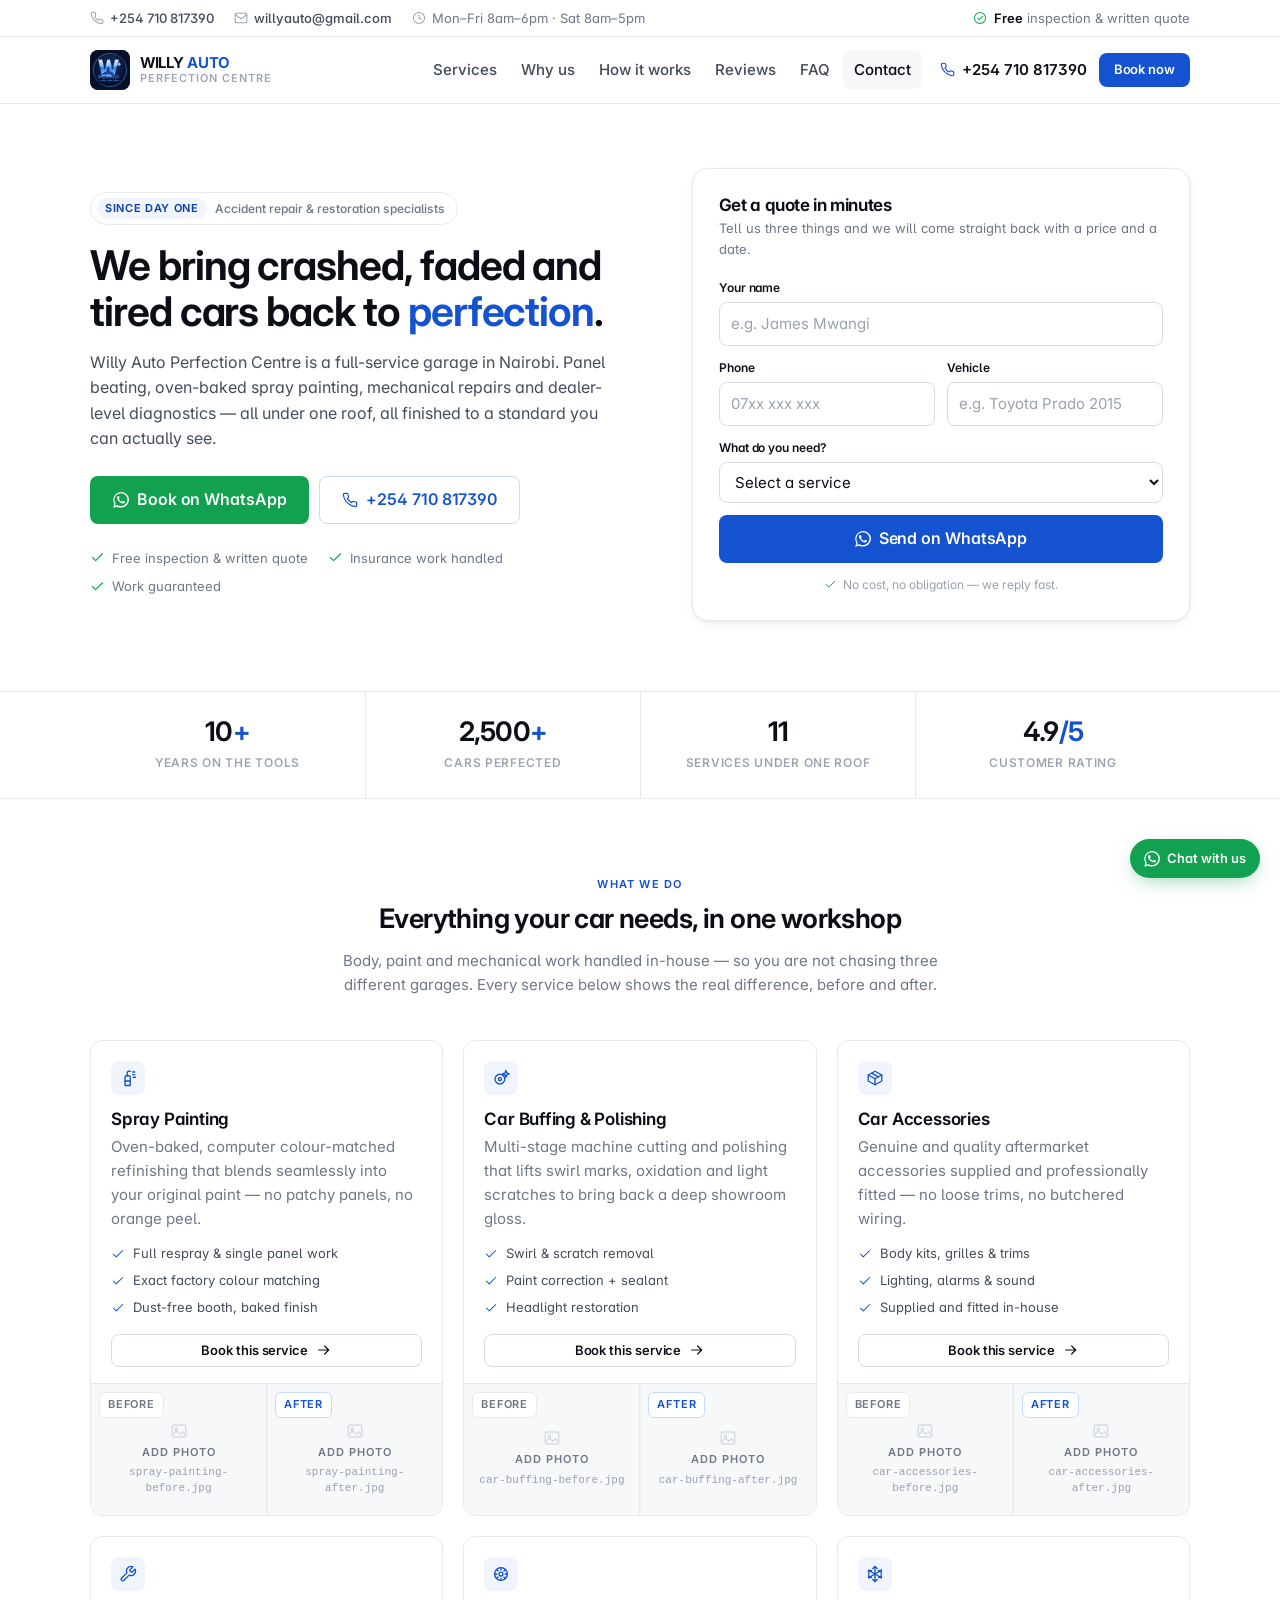
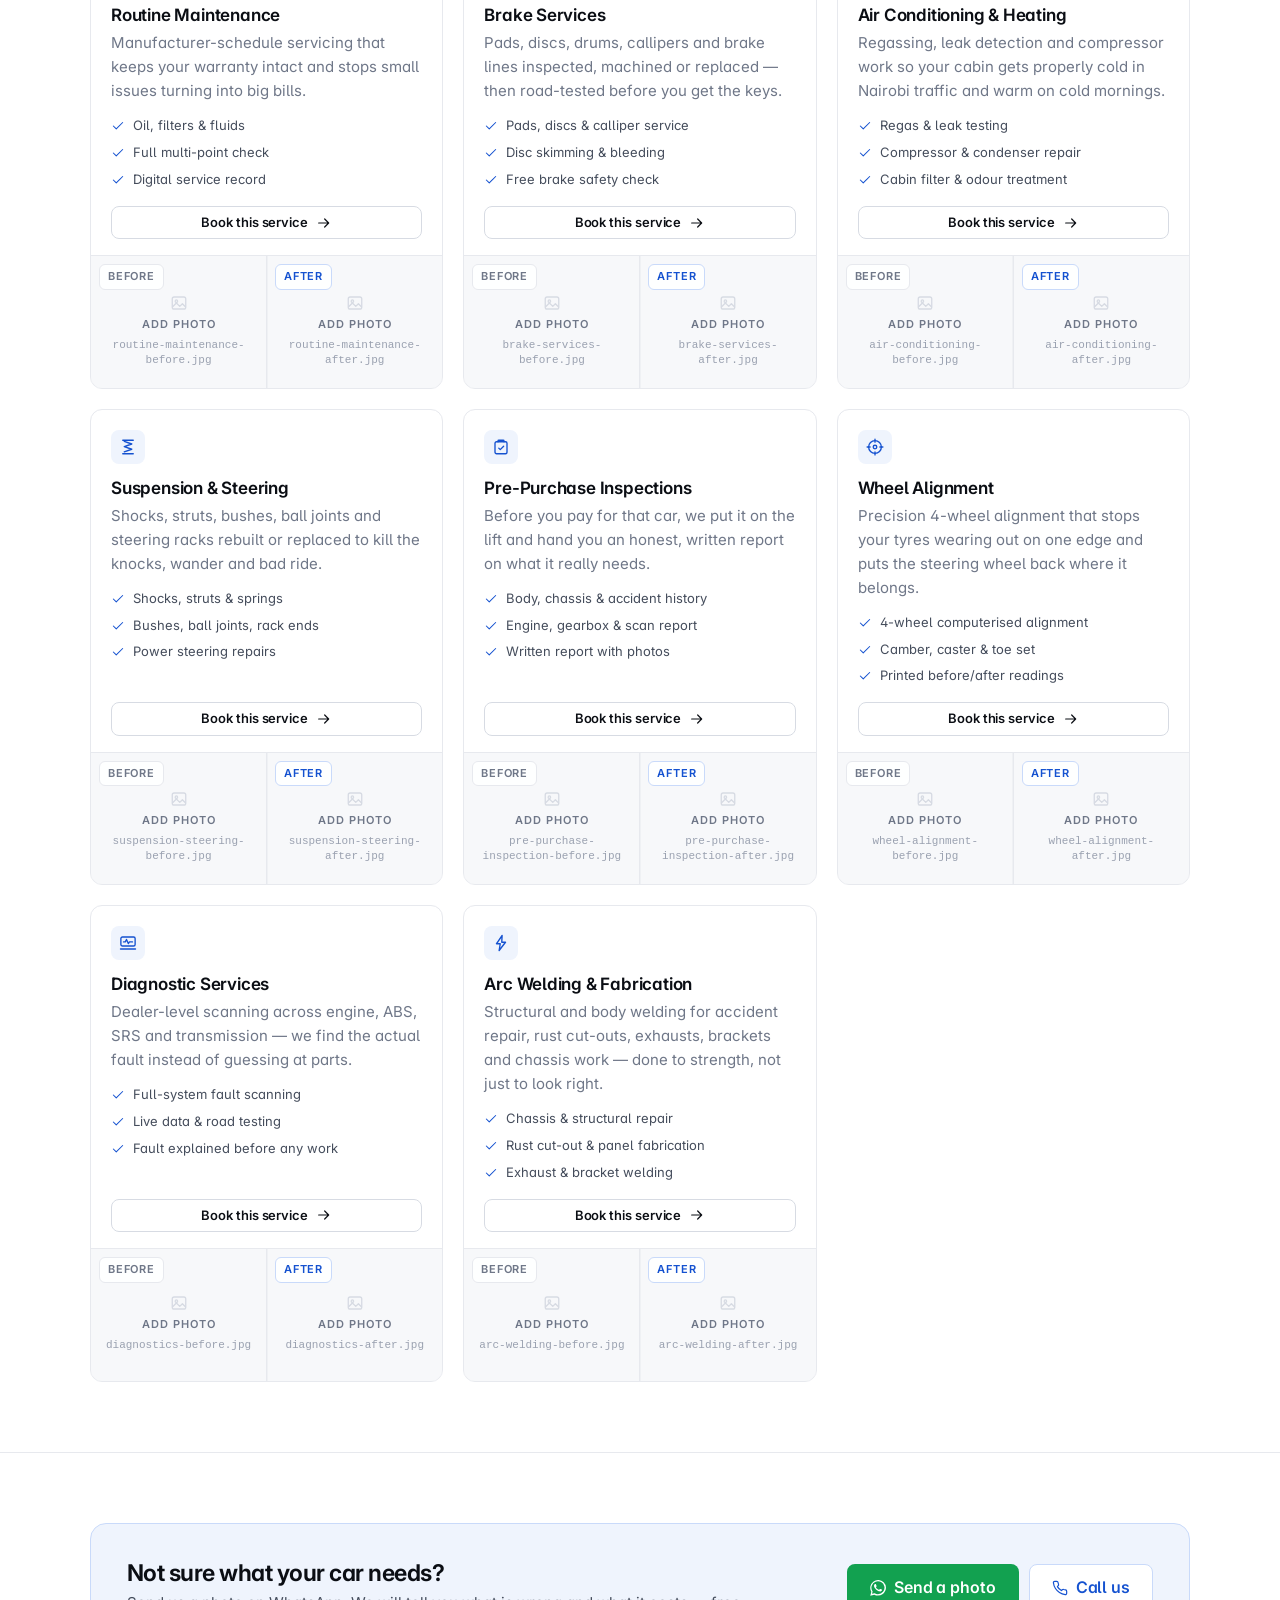
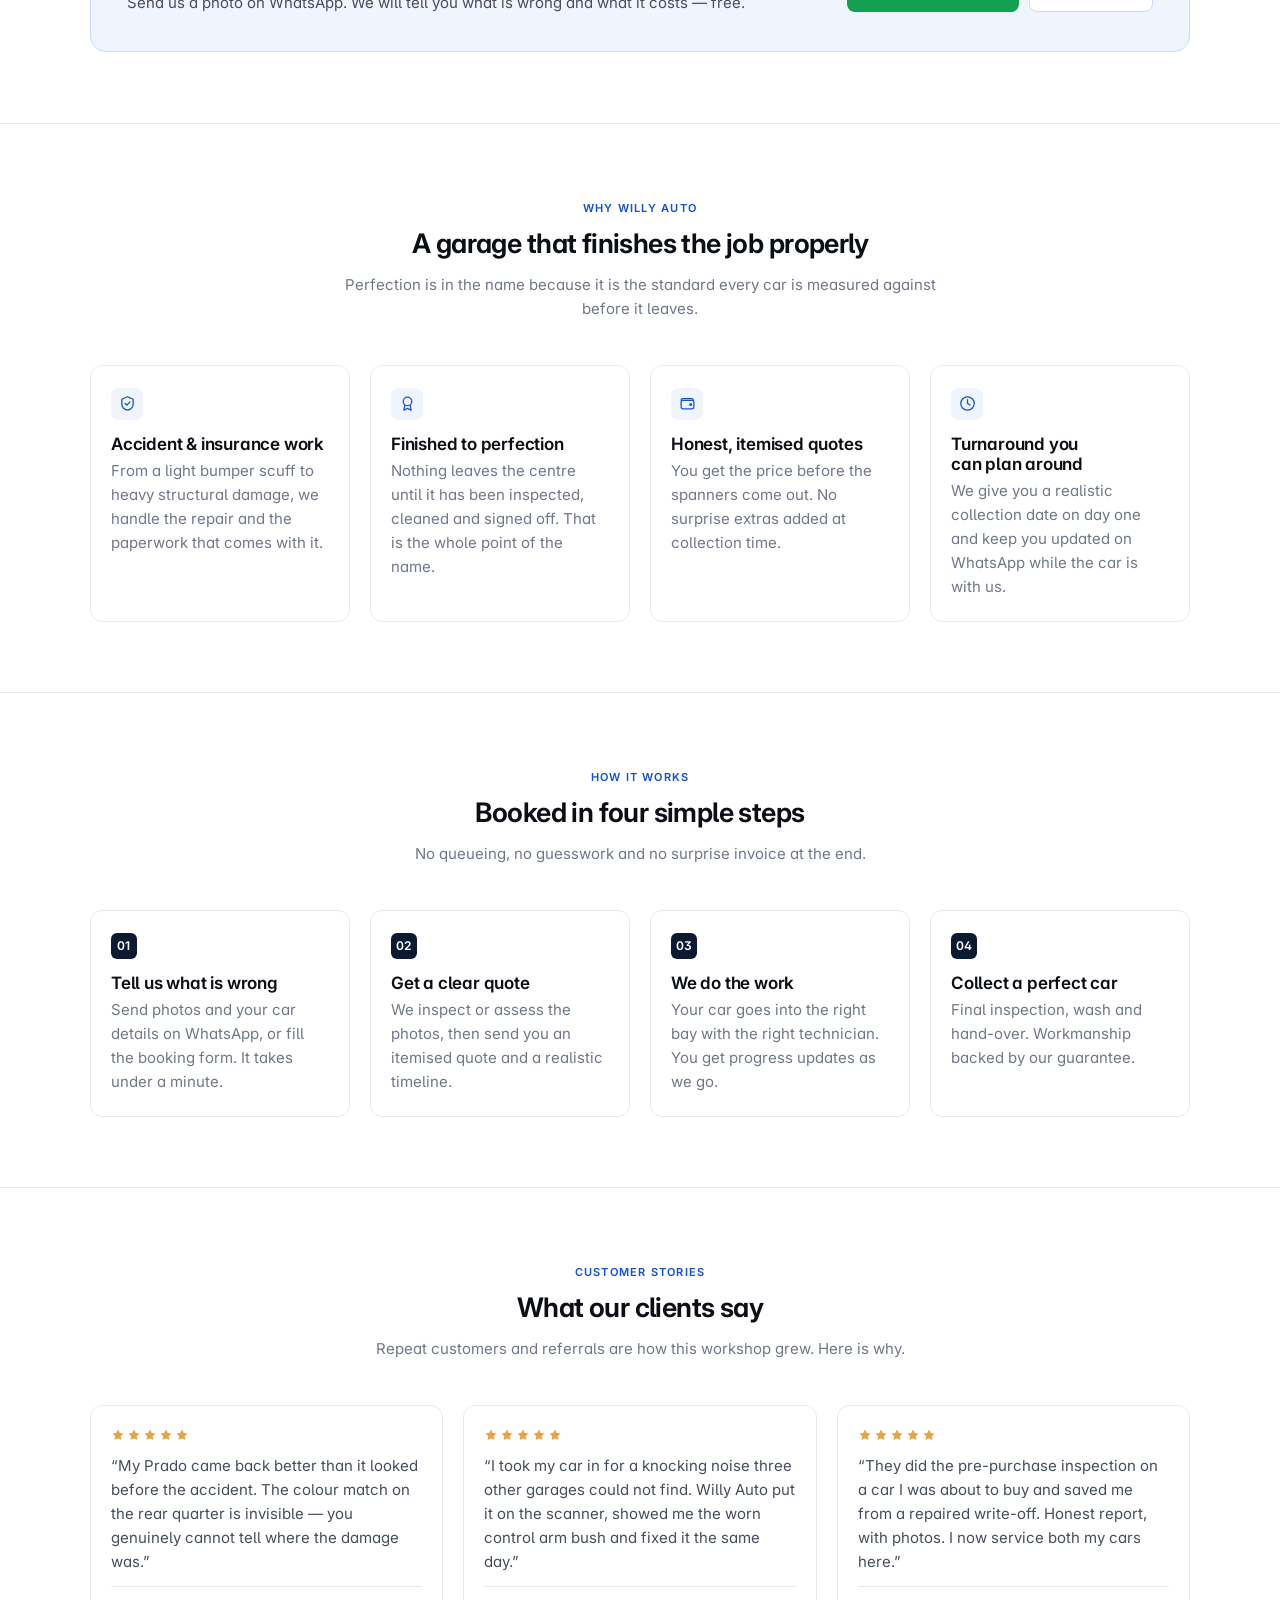
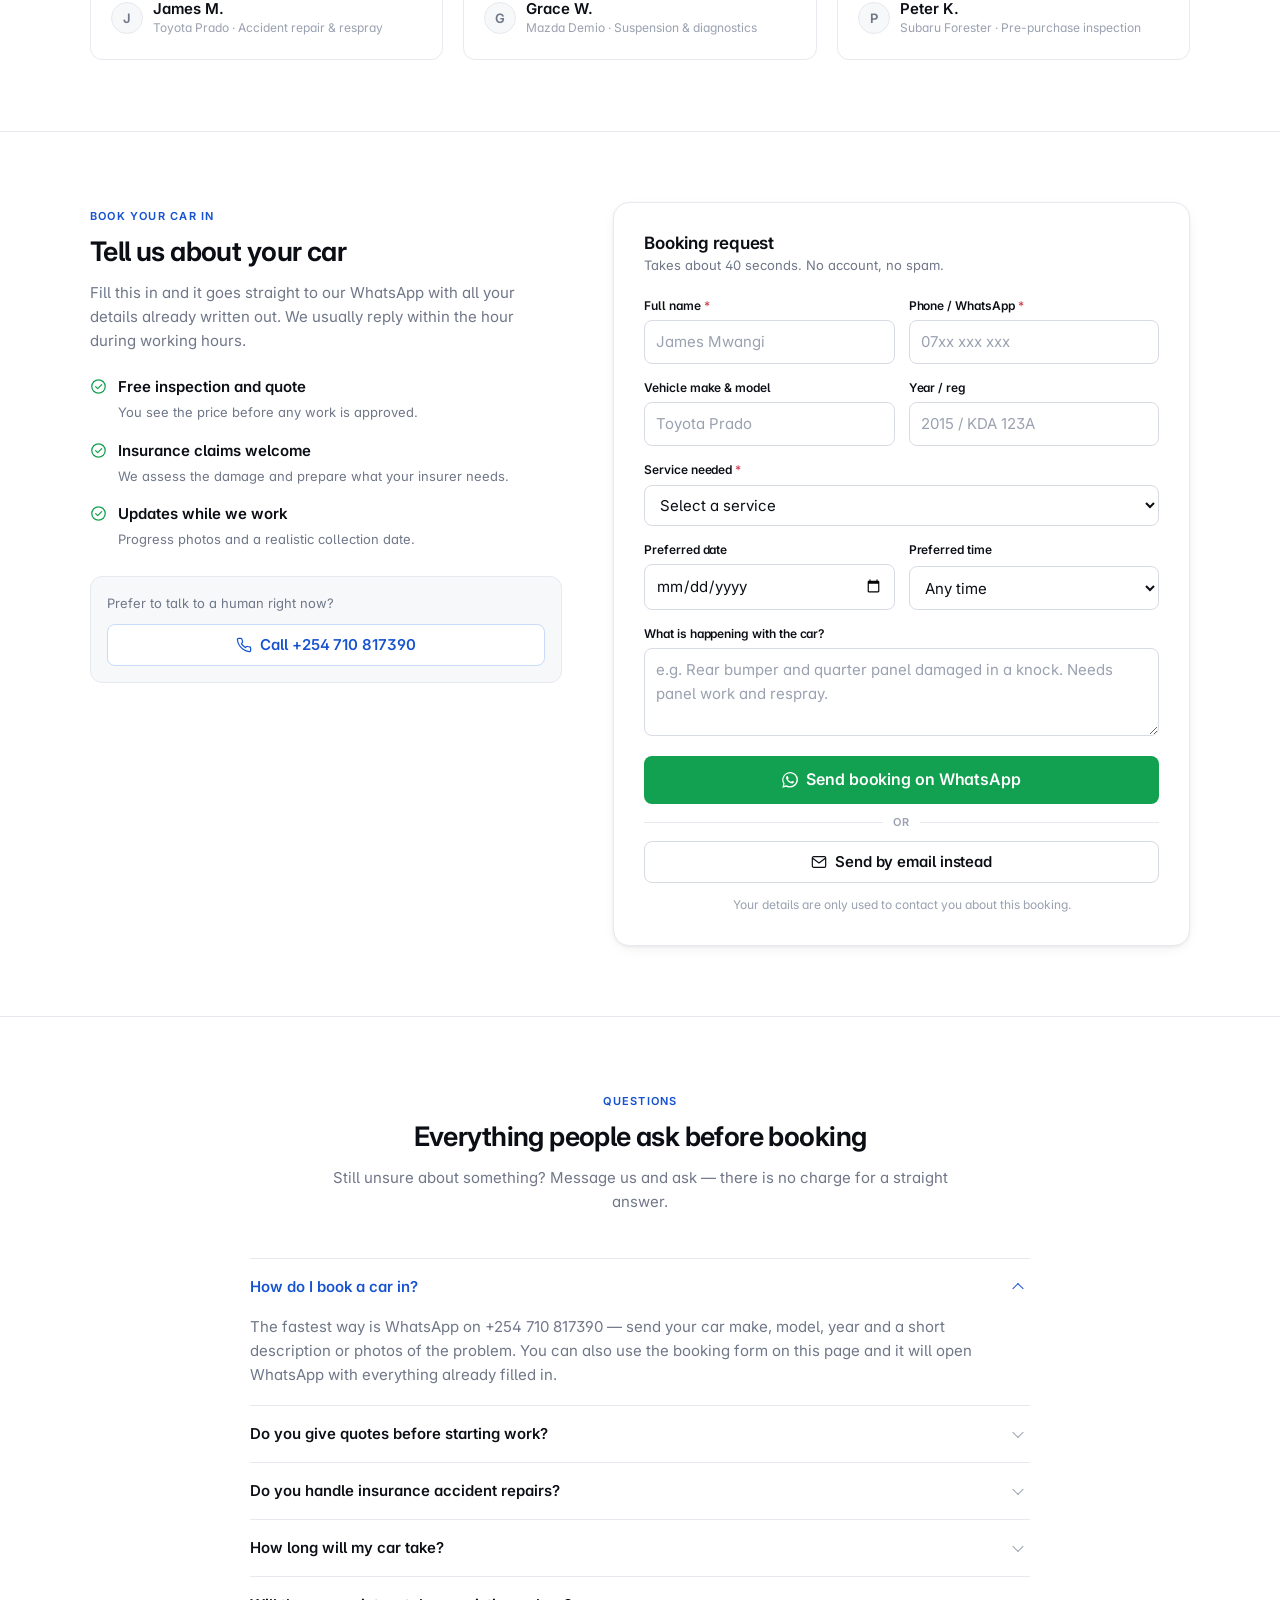
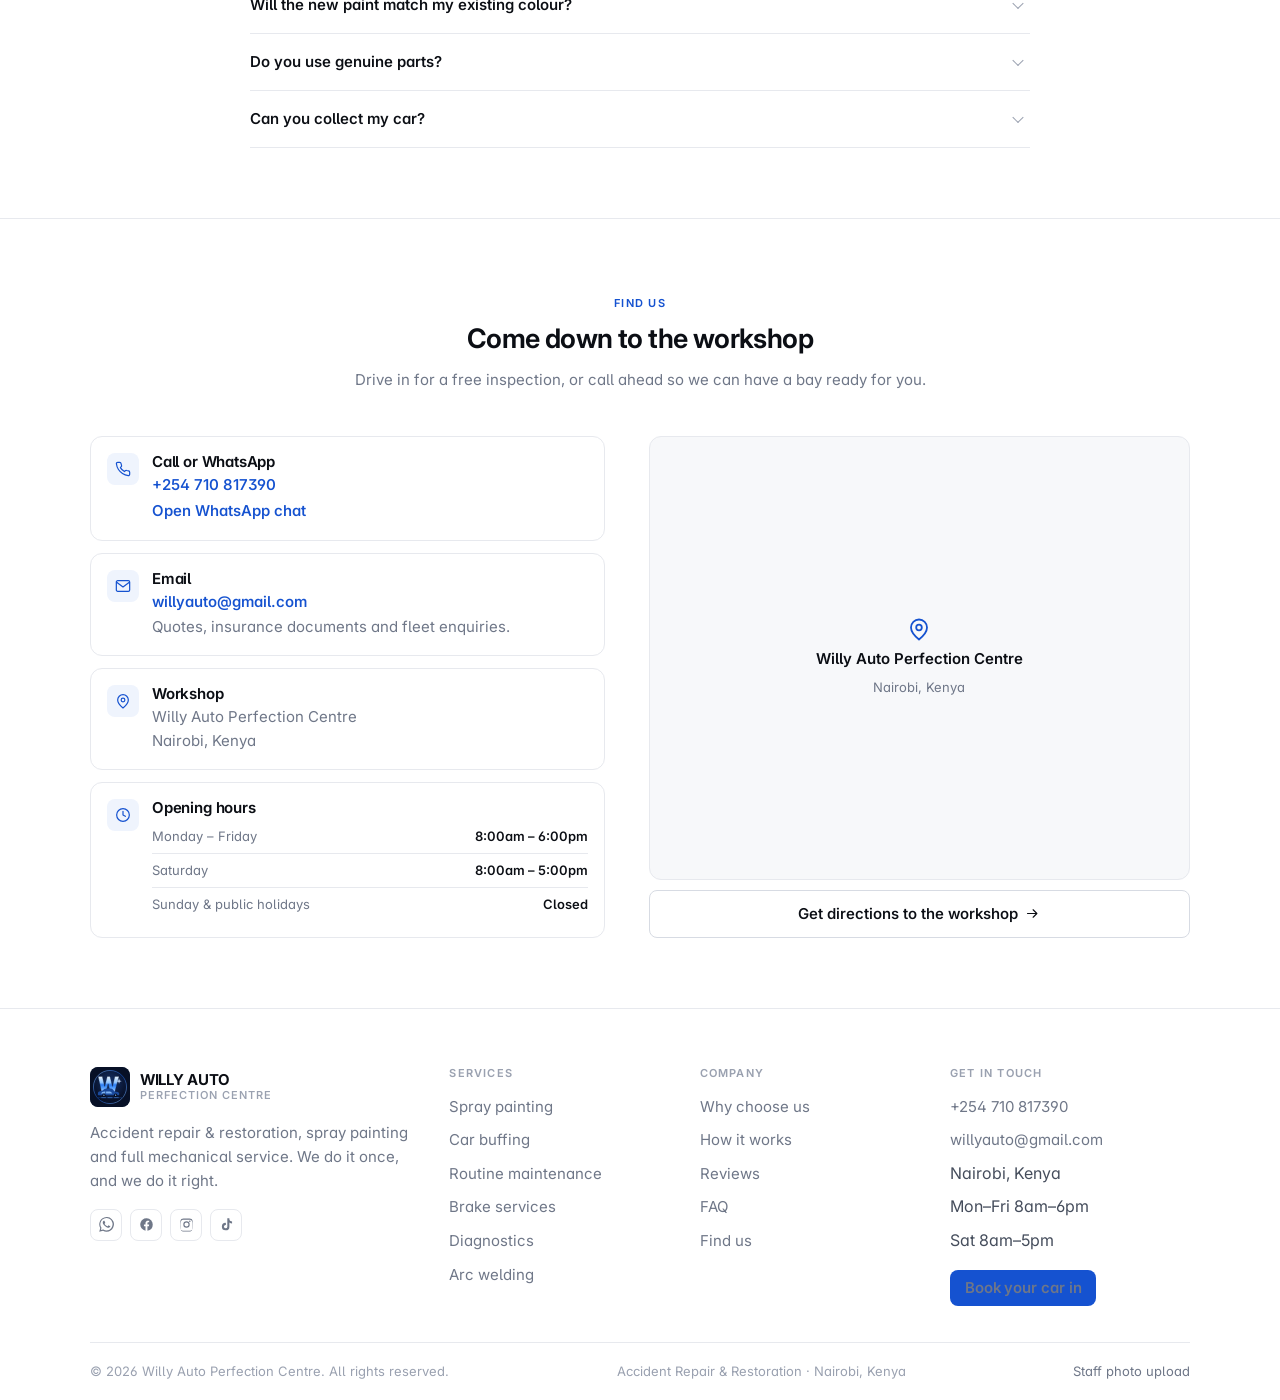
==== commit 96f63b1d: "Take the page white, tighten the type, add a staff photo uploader Three things, all pulling in the s" ====
--- a/index.html
+++ b/index.html
@@ -5,7 +5,7 @@
 <meta name="viewport" content="width=device-width, initial-scale=1, viewport-fit=cover">
 <title>Willy Auto Perfection Centre | Accident Repair, Spray Painting &amp; Car Service</title>
 <meta name="description" content="Willy Auto Perfection Centre &mdash; accident repair and restoration, spray painting, buffing, diagnostics, brakes, suspension, wheel alignment and full car servicing. Book on WhatsApp: +254 710 817390.">
-<meta name="theme-color" content="#071026">
+<meta name="theme-color" content="#ffffff">
 <link rel="canonical" href="https://willy-auto-garage.onrender.com/">
 <meta property="og:type" content="website">
 <meta property="og:title" content="Willy Auto Perfection Centre | Accident Repair &amp; Restoration">
@@ -16,7 +16,7 @@
 <link rel="apple-touch-icon" href="assets/img/favicon.svg">
 <link rel="preconnect" href="https://fonts.googleapis.com">
 <link rel="preconnect" href="https://fonts.gstatic.com" crossorigin>
-<link rel="stylesheet" href="https://fonts.googleapis.com/css2?family=Archivo:wght@600;700;800&family=Inter:wght@400;500;600;700&display=swap">
+<link rel="stylesheet" href="https://fonts.googleapis.com/css2?family=Inter:wght@400..700&display=swap">
 <link rel="stylesheet" href="assets/css/styles.css">
 <script type="application/ld+json">
 {
@@ -622,7 +622,7 @@
 </section>
 
 <!-- ============ CTA BAND ============ -->
-<section class="section section--soft" aria-label="Get a quote">
+<section class="section" aria-label="Get a quote">
   <div class="container">
     <div class="cta-band">
       <div>
@@ -671,7 +671,7 @@
 </section>
 
 <!-- ============ PROCESS ============ -->
-<section class="section section--dark" id="process">
+<section class="section" id="process">
   <div class="container">
     <div class="section-head">
       <span class="eyebrow">How it works</span>
@@ -704,7 +704,7 @@
 </section>
 
 <!-- ============ REVIEWS ============ -->
-<section class="section section--soft" id="reviews">
+<section class="section" id="reviews">
   <div class="container">
     <div class="section-head">
       <span class="eyebrow">Customer stories</span>
@@ -750,7 +750,7 @@
 </section>
 
 <!-- ============ BOOKING ============ -->
-<section class="section section--dark" id="book">
+<section class="section" id="book">
   <div class="container">
     <div class="booking">
       <div class="booking__copy">
@@ -882,7 +882,7 @@
 </section>
 
 <!-- ============ CONTACT ============ -->
-<section class="section section--soft" id="contact">
+<section class="section" id="contact">
   <div class="container">
     <div class="section-head">
       <span class="eyebrow">Find us</span>
@@ -1004,6 +1004,7 @@
     <div class="footer__bottom">
       <span>&copy; <span id="year">2026</span> Willy Auto Perfection Centre. All rights reserved.</span>
       <span>Accident Repair &amp; Restoration &middot; Nairobi, Kenya</span>
+      <a class="staff-link" href="staff.html">Staff photo upload</a>
     </div>
   </div>
 </footer>
--- a/assets/css/styles.css
+++ b/assets/css/styles.css
@@ -1,618 +1,592 @@
 /* =========================================================
    Willy Auto Perfection Centre
-   Brand: White background · Blue · Black (dark navy)
+   White page · brand blue · black. One neo-grotesque family.
+   Base 16px, restrained type scale, hairline rules instead of
+   coloured blocks — the page stays white from top to bottom.
    ========================================================= */
 
 /* ---------- 1. Design tokens ---------- */
 :root{
+  /* Neutrals — the page is white, everywhere */
+  --white:#ffffff;
+  --paper:#ffffff;
+  --ink:#0b0e14;          /* headings */
+  --body:#454d5c;         /* body copy */
+  --muted:#6f7788;        /* meta, captions */
+  --faint:#9aa1b0;
+  --line:#e7e9ee;         /* hairlines */
+  --line-2:#d7dbe3;       /* stronger hairlines */
+  --wash:#f7f8fa;         /* inputs, inert fills */
+
   /* Brand */
-  --navy-950:#04091a;
-  --navy-900:#071026;
-  --navy-850:#0a1733;
-  --navy-800:#0d1f45;
-  --navy-700:#123064;
-  --blue-700:#0b47b0;
-  --blue-600:#1259d6;
-  --blue-500:#2b7bf2;
-  --blue-400:#57a2ff;
-  --blue-300:#8dc3ff;
-  --blue-100:#e3efff;
-  --blue-50:#f2f7ff;
-
-  --ink:#0a0f1c;
-  --ink-2:#1d2636;
-  --slate:#5a6478;
-  --slate-2:#8a93a6;
-  --line:#e4e9f2;
-  --white:#ffffff;
-  --bg:#ffffff;
-  --bg-soft:#f6f9fd;
-
-  --ok:#12a150;
-  --star:#ffb020;
+  --navy:#0b1a33;         /* logo plate, dark accents */
+  --navy-2:#132a4d;
+  --blue:#1552d0;
+  --blue-dark:#103fa4;
+  --blue-tint:#eff4fd;
+  --blue-line:#c9dafa;
+  --green:#12a150;
+  --green-dark:#0e8543;
+  --star:#e8a33d;
 
   /* Type */
-  --font-body:"Inter",system-ui,-apple-system,"Segoe UI",Roboto,Helvetica,Arial,sans-serif;
-  --font-head:"Archivo","Inter",system-ui,-apple-system,"Segoe UI",Roboto,sans-serif;
-
-  /* Space & shape */
-  --container:1200px;
+  --font:"Inter","Helvetica Neue",Helvetica,Arial,"Segoe UI",Roboto,system-ui,sans-serif;
+  --fs-2xs:.6875rem;   /* 11 */
+  --fs-xs:.75rem;      /* 12 */
+  --fs-sm:.8125rem;    /* 13 */
+  --fs-base:.9375rem;  /* 15 */
+  --fs-md:1rem;        /* 16 */
+  --fs-lg:1.0625rem;   /* 17 */
+
+  /* Shape & space */
+  --container:1140px;
   --gutter:20px;
-  --radius-sm:10px;
-  --radius:16px;
-  --radius-lg:24px;
-  --shadow-sm:0 1px 2px rgba(10,15,28,.06),0 2px 8px rgba(10,15,28,.05);
-  --shadow:0 10px 30px -12px rgba(10,15,28,.18),0 2px 8px rgba(10,15,28,.05);
-  --shadow-lg:0 30px 60px -25px rgba(7,16,38,.35);
-  --shadow-blue:0 14px 30px -12px rgba(18,89,214,.55);
-
-  --header-h:74px;
-  --ease:cubic-bezier(.22,.61,.36,1);
+  --r-xs:6px;
+  --r-sm:8px;
+  --r:12px;
+  --r-lg:16px;
+  --shadow-xs:0 1px 2px rgba(11,14,20,.04);
+  --shadow-sm:0 1px 3px rgba(11,14,20,.06),0 1px 2px rgba(11,14,20,.04);
+  --shadow:0 4px 16px -6px rgba(11,14,20,.12),0 1px 3px rgba(11,14,20,.05);
+  --header-h:66px;
+  --ease:cubic-bezier(.4,0,.2,1);
 }
 
 /* ---------- 2. Reset ---------- */
 *,*::before,*::after{box-sizing:border-box}
-html{-webkit-text-size-adjust:100%;scroll-behavior:smooth;scroll-padding-top:calc(var(--header-h) + 16px)}
+[hidden]{display:none!important}
+html{
+  -webkit-text-size-adjust:100%;scroll-behavior:smooth;
+  scroll-padding-top:calc(var(--header-h) + 14px);
+}
 body{
   margin:0;
-  font-family:var(--font-body);
-  font-size:17px;
-  line-height:1.65;
-  color:var(--ink-2);
-  background:var(--bg);
+  background:var(--paper);
+  color:var(--body);
+  font-family:var(--font);
+  font-size:var(--fs-md);
+  line-height:1.6;
+  font-feature-settings:"cv05" 1,"cv11" 1,"ss01" 1;
   -webkit-font-smoothing:antialiased;
+  -moz-osx-font-smoothing:grayscale;
   overflow-x:hidden;
 }
-img,svg,video{max-width:100%;display:block}
+img,svg,video,iframe{max-width:100%;display:block}
 figure,figcaption{margin:0}
-a{color:var(--blue-600);text-decoration:none}
+a{color:var(--blue);text-decoration:none}
 button,input,select,textarea{font:inherit;color:inherit}
-h1,h2,h3,h4{font-family:var(--font-head);color:var(--ink);line-height:1.12;margin:0 0 .5em;letter-spacing:-.02em;font-weight:800}
-h1{font-size:clamp(2.1rem,5.4vw,3.8rem)}
-h2{font-size:clamp(1.7rem,3.6vw,2.7rem)}
-h3{font-size:clamp(1.15rem,1.9vw,1.4rem);font-weight:700}
-p{margin:0 0 1rem}
 ul{margin:0;padding:0;list-style:none}
-:focus-visible{outline:3px solid var(--blue-400);outline-offset:3px;border-radius:6px}
+p{margin:0 0 .85rem}
+
+h1,h2,h3,h4{
+  margin:0 0 .5em;color:var(--ink);font-weight:650;
+  line-height:1.18;letter-spacing:-.018em;
+  text-wrap:balance;
+}
+h1{font-size:clamp(1.875rem,3.2vw,2.625rem);line-height:1.1;letter-spacing:-.026em}
+h2{font-size:clamp(1.375rem,2.1vw,1.875rem);letter-spacing:-.022em}
+h3{font-size:var(--fs-lg);font-weight:620;letter-spacing:-.012em}
+h4{font-size:var(--fs-base);font-weight:620}
+
+:focus-visible{outline:2px solid var(--blue);outline-offset:2px;border-radius:4px}
+::selection{background:var(--blue-tint);color:var(--ink)}
 .sr-only{position:absolute;width:1px;height:1px;padding:0;margin:-1px;overflow:hidden;clip:rect(0 0 0 0);white-space:nowrap;border:0}
 
-/* ---------- 3. Layout helpers ---------- */
+/* ---------- 3. Layout ---------- */
 .container{width:100%;max-width:var(--container);margin-inline:auto;padding-inline:var(--gutter)}
-.section{padding:clamp(56px,7vw,104px) 0}
-.section--soft{background:var(--bg-soft)}
-.section--dark{background:var(--navy-900);color:#cfd9ea}
-.section--dark h2,.section--dark h3{color:#fff}
-.section-head{max-width:720px;margin:0 auto clamp(32px,4vw,56px);text-align:center}
-.section-head p{color:var(--slate);font-size:1.05rem;margin:0}
-.section--dark .section-head p{color:#9fb0cd}
+.section{padding:clamp(48px,5.5vw,84px) 0;background:var(--paper)}
+.section + .section{border-top:1px solid var(--line)}
+.section-head{max-width:640px;margin:0 auto clamp(30px,3.4vw,46px);text-align:center}
+.section-head p{color:var(--muted);font-size:var(--fs-base);margin:0}
 .eyebrow{
-  display:inline-flex;align-items:center;gap:8px;
-  font-family:var(--font-head);font-size:.78rem;font-weight:700;letter-spacing:.16em;
-  text-transform:uppercase;color:var(--blue-600);margin-bottom:14px;
-}
-.eyebrow::before{content:"";width:26px;height:2px;background:currentColor;border-radius:2px}
-.section--dark .eyebrow{color:var(--blue-400)}
-.grid{display:grid;gap:24px}
+  display:inline-block;margin-bottom:10px;
+  font-size:var(--fs-2xs);font-weight:620;letter-spacing:.11em;
+  text-transform:uppercase;color:var(--blue);
+}
 
 /* ---------- 4. Buttons ---------- */
 .btn{
-  --btn-bg:var(--blue-600);--btn-fg:#fff;--btn-bd:transparent;
-  display:inline-flex;align-items:center;justify-content:center;gap:10px;
-  padding:14px 26px;border-radius:999px;border:2px solid var(--btn-bd);
-  background:var(--btn-bg);color:var(--btn-fg);
-  font-family:var(--font-head);font-weight:700;font-size:.98rem;letter-spacing:.01em;
-  cursor:pointer;text-align:center;white-space:nowrap;
-  transition:transform .18s var(--ease),box-shadow .18s var(--ease),background .18s var(--ease),color .18s var(--ease);
-}
-.btn svg{width:19px;height:19px;flex:none}
-.btn:hover{transform:translateY(-2px)}
-.btn:active{transform:translateY(0)}
-.btn--primary{box-shadow:var(--shadow-blue)}
-.btn--primary:hover{--btn-bg:var(--blue-700)}
-.btn--wa{--btn-bg:#25d366;--btn-fg:#052e16;box-shadow:0 14px 30px -12px rgba(37,211,102,.6)}
-.btn--wa:hover{--btn-bg:#1fbe5b}
-.btn--ghost{--btn-bg:transparent;--btn-fg:#fff;--btn-bd:rgba(255,255,255,.35)}
-.btn--ghost:hover{--btn-bd:#fff;--btn-bg:rgba(255,255,255,.08)}
-.btn--dark{--btn-bg:var(--navy-900);--btn-fg:#fff}
-.btn--dark:hover{--btn-bg:var(--navy-800)}
-.btn--outline{--btn-bg:#fff;--btn-fg:var(--navy-900);--btn-bd:var(--line)}
-.btn--outline:hover{--btn-bd:var(--blue-500);--btn-fg:var(--blue-700)}
-.btn--sm{padding:10px 18px;font-size:.88rem}
-.btn--lg{padding:17px 34px;font-size:1.05rem}
+  --btn-bg:var(--blue);--btn-fg:#fff;--btn-bd:transparent;
+  display:inline-flex;align-items:center;justify-content:center;gap:8px;
+  padding:10px 18px;border-radius:var(--r-sm);
+  border:1px solid var(--btn-bd);background:var(--btn-bg);color:var(--btn-fg);
+  font-size:var(--fs-base);font-weight:580;letter-spacing:-.006em;
+  line-height:1.35;cursor:pointer;text-align:center;white-space:nowrap;
+  transition:background .15s var(--ease),border-color .15s var(--ease),color .15s var(--ease);
+}
+.btn svg{width:16px;height:16px;flex:none}
+.btn--primary:hover{--btn-bg:var(--blue-dark)}
+.btn--wa{--btn-bg:var(--green)}
+.btn--wa:hover{--btn-bg:var(--green-dark)}
+.btn--dark{--btn-bg:var(--navy)}
+.btn--dark:hover{--btn-bg:var(--navy-2)}
+.btn--outline{--btn-bg:#fff;--btn-fg:var(--ink);--btn-bd:var(--line-2)}
+.btn--outline:hover{--btn-bd:var(--ink);--btn-bg:#fff}
+.btn--ghost{--btn-bg:#fff;--btn-fg:var(--blue);--btn-bd:var(--blue-line)}
+.btn--ghost:hover{--btn-bg:var(--blue-tint)}
+.btn--sm{padding:7px 14px;font-size:var(--fs-sm)}
+.btn--lg{padding:12px 22px;font-size:var(--fs-md)}
 .btn--block{display:flex;width:100%}
+.btn[disabled]{opacity:.5;cursor:not-allowed}
 
 /* ---------- 5. Top bar ---------- */
-.topbar{background:var(--navy-950);color:#a9b8d1;font-size:.84rem}
-.topbar__inner{display:flex;align-items:center;justify-content:space-between;gap:16px;min-height:40px;padding-block:6px}
-.topbar a{color:#d7e3f6;font-weight:600;white-space:nowrap}
-.topbar a:hover{color:#fff}
-.topbar__list{display:flex;align-items:center;gap:22px;flex-wrap:wrap}
-.topbar__item{display:inline-flex;align-items:center;gap:7px}
-.topbar__item svg{width:15px;height:15px;color:var(--blue-400);flex:none}
-.topbar__note{display:inline-flex;align-items:center;gap:8px;color:#8ea3c4}
-.topbar__note b{color:#fff;font-weight:700}
-.topbar__note svg{width:16px;height:16px;color:#3fd07a;flex:none}
-@media (max-width:900px){.topbar__note{display:none}.topbar__inner{justify-content:center}}
-@media (max-width:900px){.topbar__list{justify-content:center;width:100%}}
-@media (max-width:520px){.topbar__list{gap:14px;font-size:.8rem}}
+.topbar{background:var(--paper);border-bottom:1px solid var(--line)}
+.topbar__inner{
+  display:flex;align-items:center;justify-content:space-between;
+  gap:16px;min-height:36px;padding-block:5px;font-size:var(--fs-sm);
+}
+.topbar a{color:var(--body);font-weight:520}
+.topbar a:hover{color:var(--blue)}
+.topbar__list{display:flex;align-items:center;gap:20px;flex-wrap:wrap}
+.topbar__item{display:inline-flex;align-items:center;gap:6px;color:var(--muted)}
+.topbar__item svg{width:14px;height:14px;color:var(--faint);flex:none}
+.topbar__note{display:inline-flex;align-items:center;gap:7px;color:var(--muted)}
+.topbar__note svg{width:14px;height:14px;color:var(--green);flex:none}
+.topbar__note b{color:var(--ink);font-weight:600}
+@media (max-width:900px){
+  .topbar__note{display:none}
+  .topbar__list{justify-content:center;width:100%}
+}
+@media (max-width:520px){.topbar__list{gap:14px;font-size:var(--fs-xs)}}
 
 /* ---------- 6. Header ---------- */
 .header{
-  position:sticky;top:0;z-index:70;background:#fff;
+  position:sticky;top:0;z-index:70;background:rgba(255,255,255,.92);
+  backdrop-filter:saturate(180%) blur(12px);
   border-bottom:1px solid var(--line);
-  transition:box-shadow .25s var(--ease);
-}
-.header.is-stuck{box-shadow:0 6px 24px -12px rgba(7,16,38,.28)}
-.header__inner{display:flex;align-items:center;gap:20px;min-height:var(--header-h)}
-.brand{display:flex;align-items:center;gap:12px;flex:none}
+}
+.header.is-stuck{box-shadow:0 1px 12px -6px rgba(11,14,20,.24)}
+.header__inner{display:flex;align-items:center;gap:18px;min-height:var(--header-h)}
+.brand{display:flex;align-items:center;gap:10px;flex:none}
 .brand__badge{
-  width:54px;height:54px;border-radius:14px;flex:none;
-  background:var(--navy-900);
-  display:grid;place-items:center;overflow:hidden;
-  box-shadow:inset 0 0 0 1px rgba(255,255,255,.08),var(--shadow-sm);
+  width:40px;height:40px;border-radius:var(--r-sm);flex:none;
+  background:var(--navy);display:grid;place-items:center;overflow:hidden;
 }
 .brand__badge img{width:100%;height:100%;object-fit:contain}
-.brand__text{display:flex;flex-direction:column;line-height:1.05}
-.brand__name{font-family:var(--font-head);font-weight:800;font-size:1.12rem;color:var(--navy-900);letter-spacing:-.01em}
-.brand__name span{color:var(--blue-600)}
-.brand__tag{font-size:.68rem;letter-spacing:.14em;text-transform:uppercase;color:var(--slate-2);font-weight:600}
-.nav{margin-left:auto;display:flex;align-items:center;gap:4px}
+.brand__text{display:flex;flex-direction:column;line-height:1.12}
+.brand__name{font-size:var(--fs-base);font-weight:680;color:var(--ink);letter-spacing:-.02em}
+.brand__name span{color:var(--blue)}
+.brand__tag{font-size:var(--fs-2xs);letter-spacing:.09em;text-transform:uppercase;color:var(--faint);font-weight:560}
+.nav{margin-left:auto;display:flex;align-items:center;gap:2px}
 .nav a:not(.btn){
-  padding:10px 13px;border-radius:9px;color:var(--ink-2);
-  font-weight:600;font-size:.95rem;white-space:nowrap;transition:color .18s,background .18s;
-}
-.nav a:not(.btn):hover,.nav a:not(.btn).is-active{color:var(--blue-700);background:var(--blue-50)}
-.header__cta{display:flex;align-items:center;gap:10px;flex:none}
-.header__phone{display:inline-flex;align-items:center;gap:9px;font-weight:700;color:var(--navy-900)}
-.header__phone svg{width:34px;height:34px;padding:8px;border-radius:50%;background:var(--blue-50);color:var(--blue-600)}
-.header__phone small{display:block;font-size:.66rem;text-transform:uppercase;letter-spacing:.12em;color:var(--slate-2);font-weight:600}
+  padding:7px 11px;border-radius:var(--r-xs);color:var(--body);
+  font-size:var(--fs-base);font-weight:520;white-space:nowrap;
+  transition:color .15s var(--ease),background .15s var(--ease);
+}
+.nav a:not(.btn):hover,.nav a:not(.btn).is-active{color:var(--ink);background:var(--wash)}
+.header__cta{display:flex;align-items:center;gap:12px;flex:none}
+.header__phone{display:inline-flex;align-items:center;gap:7px;font-size:var(--fs-base);font-weight:600;color:var(--ink)}
+.header__phone svg{width:15px;height:15px;color:var(--blue)}
+.header__phone small{display:none}
 .burger{
-  display:none;margin-left:auto;width:46px;height:46px;border:1px solid var(--line);
-  background:#fff;border-radius:12px;cursor:pointer;align-items:center;justify-content:center;
-}
-.burger span{display:block;width:20px;height:2px;background:var(--navy-900);border-radius:2px;position:relative;transition:.2s var(--ease)}
-.burger span::before,.burger span::after{content:"";position:absolute;left:0;width:20px;height:2px;background:inherit;border-radius:2px;transition:.2s var(--ease)}
-.burger span::before{top:-6px}.burger span::after{top:6px}
+  display:none;margin-left:auto;width:38px;height:38px;border:1px solid var(--line-2);
+  background:#fff;border-radius:var(--r-sm);cursor:pointer;align-items:center;justify-content:center;
+}
+.burger span{display:block;width:16px;height:1.5px;background:var(--ink);border-radius:2px;position:relative;transition:.18s var(--ease)}
+.burger span::before,.burger span::after{content:"";position:absolute;left:0;width:16px;height:1.5px;background:inherit;border-radius:2px;transition:.18s var(--ease)}
+.burger span::before{top:-5px}.burger span::after{top:5px}
 .burger[aria-expanded="true"] span{background:transparent}
 .burger[aria-expanded="true"] span::before{top:0;transform:rotate(45deg)}
 .burger[aria-expanded="true"] span::after{top:0;transform:rotate(-45deg)}
 
-@media (max-width:1050px){
+@media (max-width:1040px){
   .nav,.header__cta{display:none}
   .burger{display:flex}
   .nav.is-open{
-    display:flex;flex-direction:column;align-items:stretch;gap:2px;
+    display:flex;flex-direction:column;align-items:stretch;gap:0;
     position:absolute;left:0;right:0;top:100%;background:#fff;
-    padding:14px var(--gutter) 22px;border-bottom:1px solid var(--line);
-    box-shadow:0 22px 40px -22px rgba(7,16,38,.4);
+    padding:8px var(--gutter) 18px;border-bottom:1px solid var(--line);
+    box-shadow:0 16px 28px -22px rgba(11,14,20,.4);
   }
-  .nav.is-open a:not(.btn){padding:13px 12px;border-bottom:1px solid var(--line);border-radius:0}
-  .nav.is-open .nav__mobile-cta{display:grid;gap:10px;margin-top:16px}
+  .nav.is-open a:not(.btn){padding:12px 2px;border-bottom:1px solid var(--line);border-radius:0}
+  .nav.is-open .nav__mobile-cta{display:grid;gap:8px;margin-top:14px}
 }
 .nav__mobile-cta{display:none}
 
 /* ---------- 7. Hero ---------- */
-.hero{
-  position:relative;color:#e7eefc;isolation:isolate;
-  background:
-    radial-gradient(1000px 520px at 78% -8%,rgba(43,123,242,.34),transparent 62%),
-    radial-gradient(760px 420px at 6% 104%,rgba(11,71,176,.36),transparent 60%),
-    linear-gradient(160deg,var(--navy-950) 0%,var(--navy-850) 46%,var(--navy-800) 100%);
-  overflow:hidden;
-}
-.hero::after{
-  content:"";position:absolute;inset:0;z-index:-1;opacity:.5;
-  background-image:linear-gradient(rgba(255,255,255,.045) 1px,transparent 1px),linear-gradient(90deg,rgba(255,255,255,.045) 1px,transparent 1px);
-  background-size:64px 64px;
-  -webkit-mask-image:radial-gradient(900px 500px at 50% 22%,#000,transparent 78%);
-  mask-image:radial-gradient(900px 500px at 50% 22%,#000,transparent 78%);
-}
+.hero{background:var(--paper);border-bottom:1px solid var(--line)}
 .hero__inner{
-  display:grid;grid-template-columns:1.08fr .92fr;gap:clamp(30px,4vw,64px);
-  align-items:center;padding-block:clamp(48px,6.5vw,96px) clamp(60px,7vw,104px);
-}
-.hero h1{color:#fff;margin-bottom:18px}
-.hero h1 em{font-style:normal;color:var(--blue-400);position:relative;white-space:nowrap}
-.hero__lead{font-size:clamp(1.02rem,1.35vw,1.16rem);color:#b9c8e3;max-width:56ch;margin-bottom:26px}
+  display:grid;grid-template-columns:1.05fr .95fr;gap:clamp(28px,4vw,60px);
+  align-items:center;padding-block:clamp(40px,5vw,76px) clamp(44px,5.5vw,84px);
+}
+.hero h1{margin-bottom:16px}
+.hero h1 em{font-style:normal;color:var(--blue)}
+.hero__lead{font-size:var(--fs-md);color:var(--body);max-width:52ch;margin-bottom:24px}
 .hero__badge{
-  display:inline-flex;align-items:center;gap:10px;padding:8px 16px 8px 8px;border-radius:999px;
-  background:rgba(255,255,255,.07);border:1px solid rgba(255,255,255,.14);
-  font-size:.83rem;font-weight:600;color:#d8e5fb;margin-bottom:22px;backdrop-filter:blur(6px);
+  display:inline-flex;align-items:center;gap:8px;margin-bottom:18px;
+  padding:5px 12px 5px 6px;border-radius:999px;
+  border:1px solid var(--line);background:#fff;
+  font-size:var(--fs-xs);font-weight:520;color:var(--muted);
 }
 .hero__badge b{
-  background:var(--blue-600);color:#fff;padding:4px 11px;border-radius:999px;
-  font-family:var(--font-head);font-size:.72rem;letter-spacing:.1em;text-transform:uppercase;
-}
-.hero__actions{display:flex;flex-wrap:wrap;gap:14px;margin-bottom:28px}
-.hero__points{display:flex;flex-wrap:wrap;gap:10px 22px}
-.hero__points li{display:flex;align-items:center;gap:9px;font-size:.93rem;color:#c3d2ec;font-weight:500}
-.hero__points svg{width:19px;height:19px;color:#3fd07a;flex:none}
-
-/* Hero card */
+  background:var(--blue-tint);color:var(--blue-dark);padding:2px 8px;border-radius:999px;
+  font-size:var(--fs-2xs);font-weight:620;letter-spacing:.06em;text-transform:uppercase;
+}
+.hero__actions{display:flex;flex-wrap:wrap;gap:10px;margin-bottom:24px}
+.hero__points{display:flex;flex-wrap:wrap;gap:8px 20px}
+.hero__points li{display:flex;align-items:center;gap:7px;font-size:var(--fs-sm);color:var(--muted)}
+.hero__points svg{width:15px;height:15px;color:var(--green);flex:none}
+
 .hero__card{
-  background:rgba(255,255,255,.055);border:1px solid rgba(255,255,255,.14);
-  border-radius:var(--radius-lg);padding:clamp(22px,2.4vw,30px);
-  backdrop-filter:blur(10px);box-shadow:var(--shadow-lg);
-}
-.hero__card h2{font-size:1.32rem;color:#fff;margin-bottom:6px}
-.hero__card > p{font-size:.92rem;color:#a9bcdb;margin-bottom:20px}
+  background:#fff;border:1px solid var(--line);border-radius:var(--r-lg);
+  padding:clamp(20px,2.2vw,26px);box-shadow:var(--shadow);
+}
+.hero__card h2{font-size:var(--fs-lg);margin-bottom:3px}
+.hero__card > p{font-size:var(--fs-sm);color:var(--muted);margin-bottom:18px}
 .quick-form{display:grid;gap:12px}
-.quick-form .field{display:grid;gap:6px}
-.quick-form label{font-size:.76rem;font-weight:700;letter-spacing:.1em;text-transform:uppercase;color:#93a9cd}
-.quick-form .field input,.quick-form .field select{
-  width:100%;padding:13px 14px;border-radius:12px;border:1px solid rgba(255,255,255,.18);
-  background:rgba(4,9,26,.55);color:#fff;font-size:.95rem;
-}
-.quick-form .field input::placeholder{color:#7f92b4}
-.quick-form .field select option{background:var(--navy-900);color:#fff}
-.quick-form .field input:focus,.quick-form .field select:focus{outline:none;border-color:var(--blue-400);box-shadow:0 0 0 3px rgba(43,123,242,.28)}
 .quick-form .row{display:grid;grid-template-columns:1fr 1fr;gap:12px}
-.hero__note{display:flex;align-items:center;justify-content:center;gap:8px;font-size:.8rem;color:#8ea3c4;margin:2px 0 0}
-.hero__note svg{width:15px;height:15px;color:#3fd07a}
-
-@media (max-width:980px){
-  .hero__inner{grid-template-columns:1fr;padding-block-end:56px}
+.hero__note{
+  display:flex;align-items:center;justify-content:center;gap:6px;
+  font-size:var(--fs-xs);color:var(--faint);margin:0;
+}
+.hero__note svg{width:13px;height:13px;color:var(--green)}
+
+@media (max-width:960px){
+  .hero__inner{grid-template-columns:1fr;padding-block-end:44px}
   .hero__card{order:2}
 }
 @media (max-width:420px){.quick-form .row{grid-template-columns:1fr}}
 
-/* ---------- 8. Stats strip ---------- */
-.stats{background:var(--navy-950);border-top:1px solid rgba(255,255,255,.08)}
-.stats__grid{display:grid;grid-template-columns:repeat(4,1fr);gap:1px;background:rgba(255,255,255,.08)}
-.stats__item{background:var(--navy-950);padding:28px 18px;text-align:center}
-.stats__num{font-family:var(--font-head);font-weight:800;font-size:clamp(1.7rem,3.2vw,2.4rem);color:#fff;line-height:1}
-.stats__num span{color:var(--blue-400)}
-.stats__label{font-size:.8rem;letter-spacing:.1em;text-transform:uppercase;color:#8ea3c4;margin-top:8px;font-weight:600}
-@media (max-width:700px){.stats__grid{grid-template-columns:repeat(2,1fr)}}
-
-/* ---------- 9. Service cards ---------- */
-.services__grid{display:grid;grid-template-columns:repeat(3,1fr);gap:26px}
-@media (max-width:1050px){.services__grid{grid-template-columns:repeat(2,1fr)}}
-@media (max-width:680px){.services__grid{grid-template-columns:1fr;gap:22px}}
+/* ---------- 8. Stats ---------- */
+.stats{background:var(--paper);border-bottom:1px solid var(--line)}
+.stats__grid{display:grid;grid-template-columns:repeat(4,1fr)}
+.stats__item{padding:26px 16px;text-align:center;border-left:1px solid var(--line)}
+.stats__item:first-child{border-left:0}
+.stats__num{font-size:clamp(1.375rem,2.1vw,1.75rem);font-weight:660;color:var(--ink);line-height:1;letter-spacing:-.025em}
+.stats__num span{color:var(--blue)}
+.stats__label{font-size:var(--fs-xs);letter-spacing:.06em;text-transform:uppercase;color:var(--faint);margin-top:8px;font-weight:560}
+@media (max-width:700px){
+  .stats__grid{grid-template-columns:repeat(2,1fr)}
+  .stats__item:nth-child(odd){border-left:0}
+  .stats__item:nth-child(n+3){border-top:1px solid var(--line)}
+}
+
+/* ---------- 9. Services ---------- */
+.services__grid{display:grid;grid-template-columns:repeat(3,1fr);gap:20px}
+@media (max-width:1040px){.services__grid{grid-template-columns:repeat(2,1fr)}}
+@media (max-width:680px){.services__grid{grid-template-columns:1fr;gap:16px}}
 
 .service{
-  display:flex;flex-direction:column;background:#fff;border:1px solid var(--line);
-  border-radius:var(--radius);overflow:hidden;box-shadow:var(--shadow-sm);
-  transition:transform .25s var(--ease),box-shadow .25s var(--ease),border-color .25s var(--ease);
-}
-.service:hover{transform:translateY(-5px);box-shadow:var(--shadow);border-color:var(--blue-300)}
-.service__body{padding:24px 24px 20px;display:flex;flex-direction:column;flex:1}
+  display:flex;flex-direction:column;background:#fff;
+  border:1px solid var(--line);border-radius:var(--r);overflow:hidden;
+  transition:border-color .18s var(--ease),box-shadow .18s var(--ease);
+}
+.service:hover{border-color:var(--line-2);box-shadow:var(--shadow)}
+.service__body{padding:20px 20px 16px;display:flex;flex-direction:column;flex:1}
 .service__icon{
-  width:52px;height:52px;border-radius:14px;display:grid;place-items:center;margin-bottom:16px;
-  background:linear-gradient(140deg,var(--blue-600),var(--navy-800));color:#fff;
-  box-shadow:0 10px 22px -12px rgba(18,89,214,.85);
-}
-.service__icon svg{width:26px;height:26px}
-.service h3{margin-bottom:8px}
-.service__desc{color:var(--slate);font-size:.95rem;margin-bottom:14px}
-.service__list{display:grid;gap:7px;margin-bottom:18px}
-.service__list li{display:flex;gap:9px;font-size:.89rem;color:var(--ink-2)}
-.service__list svg{width:17px;height:17px;color:var(--blue-600);flex:none;margin-top:3px}
+  width:34px;height:34px;border-radius:var(--r-sm);display:grid;place-items:center;
+  margin-bottom:14px;background:var(--blue-tint);color:var(--blue);
+}
+.service__icon svg{width:18px;height:18px}
+.service h3{margin-bottom:6px}
+.service__desc{color:var(--muted);font-size:var(--fs-base);margin-bottom:12px}
+.service__list{display:grid;gap:6px;margin-bottom:16px}
+.service__list li{display:flex;gap:8px;font-size:var(--fs-sm);color:var(--body)}
+.service__list svg{width:14px;height:14px;color:var(--blue);flex:none;margin-top:4px}
 .service__book{margin-top:auto}
 
 /* Before / after split */
 .ba{
-  display:grid;grid-template-columns:1fr 1fr;gap:2px;
+  display:grid;grid-template-columns:1fr 1fr;gap:1px;
   background:var(--line);border-top:1px solid var(--line);position:relative;
 }
-.ba__pane{position:relative;aspect-ratio:4/3;overflow:hidden;background:var(--navy-850)}
-.ba__pane img{
-  width:100%;height:100%;object-fit:cover;position:relative;z-index:2;
-  transition:transform .5s var(--ease);
-}
-.service:hover .ba__pane img{transform:scale(1.05)}
+.ba__pane{position:relative;aspect-ratio:4/3;overflow:hidden;background:var(--wash)}
+.ba__pane img{width:100%;height:100%;object-fit:cover;position:relative;z-index:2}
 .ba__pane img.is-missing{opacity:0}
-/* Placeholder shown until a real photo is dropped in */
 .ba__ph{
-  position:absolute;inset:0;z-index:1;display:grid;align-content:center;justify-items:center;gap:5px;
-  padding:30px 10px 10px;text-align:center;color:#8aa3cc;
-  background:
-    repeating-linear-gradient(135deg,rgba(255,255,255,.035) 0 12px,transparent 12px 24px),
-    linear-gradient(160deg,var(--navy-800),var(--navy-950));
-}
-.ba__ph svg{width:22px;height:22px;color:#4f6c9c}
-.ba__ph b{font-family:var(--font-head);font-size:.72rem;letter-spacing:.12em;text-transform:uppercase;color:#a9c2e8}
-.ba__ph code{font-size:.62rem;color:#6d86ad;word-break:break-word;line-height:1.45}
+  position:absolute;inset:0;z-index:1;display:grid;align-content:center;justify-items:center;
+  gap:4px;padding:28px 10px 10px;text-align:center;color:var(--faint);
+}
+.ba__ph svg{width:18px;height:18px;color:var(--line-2)}
+.ba__ph b{font-size:var(--fs-2xs);letter-spacing:.09em;text-transform:uppercase;color:var(--muted);font-weight:600}
+.ba__ph code{font-size:var(--fs-2xs);color:var(--faint);word-break:break-word;line-height:1.4;font-family:ui-monospace,SFMono-Regular,Menlo,monospace}
 .ba__tag{
-  position:absolute;left:10px;top:10px;z-index:3;
-  padding:5px 11px;border-radius:999px;font-family:var(--font-head);
-  font-size:.66rem;font-weight:700;letter-spacing:.12em;text-transform:uppercase;
-  background:rgba(4,9,26,.82);color:#fff;backdrop-filter:blur(4px);
-}
-.ba__pane--after .ba__tag{background:var(--blue-600)}
+  position:absolute;left:8px;top:8px;z-index:3;
+  padding:3px 8px;border-radius:var(--r-xs);
+  font-size:var(--fs-2xs);font-weight:620;letter-spacing:.07em;text-transform:uppercase;
+  background:rgba(255,255,255,.94);color:var(--muted);border:1px solid var(--line);
+}
+.ba__pane--after .ba__tag{color:var(--blue);border-color:var(--blue-line);background:rgba(255,255,255,.94)}
 .ba__divider{
-  position:absolute;left:50%;top:0;bottom:0;width:2px;z-index:4;
-  transform:translateX(-50%);background:rgba(255,255,255,.65);pointer-events:none;
-}
-.ba__divider::after{
-  content:"";position:absolute;left:50%;top:50%;width:34px;height:34px;transform:translate(-50%,-50%);
-  border-radius:50%;background:#fff;box-shadow:0 4px 14px rgba(4,9,26,.4);
-  background-image:url("data:image/svg+xml,%3Csvg xmlns='http://www.w3.org/2000/svg' width='18' height='18' viewBox='0 0 24 24' fill='none' stroke='%230d1f45' stroke-width='2.4' stroke-linecap='round' stroke-linejoin='round'%3E%3Cpath d='M9 6 3 12l6 6M15 6l6 6-6 6'/%3E%3C/svg%3E");
-  background-repeat:no-repeat;background-position:center;
-}
-
-/* ---------- 10. Feature / why-us ---------- */
-.why{display:grid;grid-template-columns:repeat(4,1fr);gap:24px}
+  position:absolute;left:50%;top:0;bottom:0;width:1px;z-index:4;
+  transform:translateX(-50%);background:var(--line);pointer-events:none;
+}
+
+/* ---------- 10. Feature grid ---------- */
+.why{display:grid;grid-template-columns:repeat(4,1fr);gap:20px}
 @media (max-width:1000px){.why{grid-template-columns:repeat(2,1fr)}}
 @media (max-width:560px){.why{grid-template-columns:1fr}}
-.feature{
-  background:#fff;border:1px solid var(--line);border-radius:var(--radius);
-  padding:28px 24px;box-shadow:var(--shadow-sm);
-  transition:transform .25s var(--ease),box-shadow .25s var(--ease);
-}
-.feature:hover{transform:translateY(-4px);box-shadow:var(--shadow)}
+.feature{background:#fff;border:1px solid var(--line);border-radius:var(--r);padding:22px 20px}
 .feature__icon{
-  width:50px;height:50px;border-radius:14px;display:grid;place-items:center;
-  background:var(--blue-50);color:var(--blue-600);margin-bottom:16px;
-}
-.feature__icon svg{width:25px;height:25px}
-.feature h3{font-size:1.08rem;margin-bottom:8px}
-.feature p{color:var(--slate);font-size:.92rem;margin:0}
+  width:32px;height:32px;border-radius:var(--r-sm);display:grid;place-items:center;
+  background:var(--blue-tint);color:var(--blue);margin-bottom:14px;
+}
+.feature__icon svg{width:17px;height:17px}
+.feature h3{margin-bottom:5px}
+.feature p{color:var(--muted);font-size:var(--fs-base);margin:0}
 
 /* ---------- 11. Process ---------- */
-.steps{display:grid;grid-template-columns:repeat(4,1fr);gap:24px;counter-reset:step}
+.steps{display:grid;grid-template-columns:repeat(4,1fr);gap:20px}
 @media (max-width:980px){.steps{grid-template-columns:repeat(2,1fr)}}
 @media (max-width:560px){.steps{grid-template-columns:1fr}}
-.step{position:relative;padding:30px 24px;border-radius:var(--radius);background:rgba(255,255,255,.05);border:1px solid rgba(255,255,255,.12)}
+.step{padding:22px 20px;border:1px solid var(--line);border-radius:var(--r);background:#fff}
 .step__num{
-  font-family:var(--font-head);font-weight:800;font-size:.9rem;letter-spacing:.1em;
-  width:44px;height:44px;border-radius:12px;display:grid;place-items:center;
-  background:var(--blue-600);color:#fff;margin-bottom:16px;
-}
-.step h3{font-size:1.06rem;margin-bottom:6px}
-.step p{color:#9fb0cd;font-size:.92rem;margin:0}
-
-/* ---------- 12. Testimonials ---------- */
-.reviews{display:grid;grid-template-columns:repeat(3,1fr);gap:24px}
+  width:26px;height:26px;border-radius:var(--r-xs);display:grid;place-items:center;
+  background:var(--navy);color:#fff;margin-bottom:14px;
+  font-size:var(--fs-xs);font-weight:620;letter-spacing:.02em;
+}
+.step h3{margin-bottom:5px}
+.step p{color:var(--muted);font-size:var(--fs-base);margin:0}
+
+/* ---------- 12. Reviews ---------- */
+.reviews{display:grid;grid-template-columns:repeat(3,1fr);gap:20px}
 @media (max-width:950px){.reviews{grid-template-columns:1fr}}
 .review{
-  background:#fff;border:1px solid var(--line);border-radius:var(--radius);
-  padding:28px 26px;box-shadow:var(--shadow-sm);display:flex;flex-direction:column;gap:14px;
-}
-.review__stars{display:flex;gap:3px;color:var(--star)}
-.review__stars svg{width:18px;height:18px}
-.review p{font-size:.98rem;color:var(--ink-2);margin:0;flex:1}
-.review__who{display:flex;align-items:center;gap:12px;border-top:1px solid var(--line);padding-top:14px}
+  background:#fff;border:1px solid var(--line);border-radius:var(--r);
+  padding:22px 20px;display:flex;flex-direction:column;gap:12px;
+}
+.review__stars{display:flex;gap:2px;color:var(--star)}
+.review__stars svg{width:14px;height:14px}
+.review p{font-size:var(--fs-base);color:var(--body);margin:0;flex:1}
+.review__who{display:flex;align-items:center;gap:10px;border-top:1px solid var(--line);padding-top:12px}
 .review__avatar{
-  width:44px;height:44px;border-radius:50%;flex:none;display:grid;place-items:center;
-  background:linear-gradient(140deg,var(--blue-600),var(--navy-800));color:#fff;
-  font-family:var(--font-head);font-weight:800;font-size:1rem;
-}
-.review__name{font-weight:700;color:var(--ink);font-size:.95rem;line-height:1.3}
-.review__meta{font-size:.8rem;color:var(--slate-2)}
+  width:32px;height:32px;border-radius:50%;flex:none;display:grid;place-items:center;
+  background:var(--wash);color:var(--muted);font-size:var(--fs-sm);font-weight:620;
+  border:1px solid var(--line);
+}
+.review__name{font-weight:600;color:var(--ink);font-size:var(--fs-base);line-height:1.3}
+.review__meta{font-size:var(--fs-xs);color:var(--faint)}
 
 /* ---------- 13. Booking ---------- */
-.booking{
-  display:grid;grid-template-columns:.85fr 1.15fr;gap:clamp(28px,4vw,56px);align-items:start;
-}
+.booking{display:grid;grid-template-columns:.9fr 1.1fr;gap:clamp(26px,4vw,52px);align-items:start}
 @media (max-width:950px){.booking{grid-template-columns:1fr}}
-.booking__copy p{color:#a9bcdb}
-.booking__usp{display:grid;gap:14px;margin-top:26px}
-.booking__usp li{display:flex;gap:13px;align-items:flex-start}
-.booking__usp svg{width:22px;height:22px;color:#3fd07a;flex:none;margin-top:2px}
-.booking__usp b{display:block;color:#fff;font-size:.98rem}
-.booking__usp span{font-size:.89rem;color:#9fb0cd}
+.booking__copy p{color:var(--muted);font-size:var(--fs-base)}
+.booking__usp{display:grid;gap:14px;margin-top:22px}
+.booking__usp li{display:flex;gap:11px;align-items:flex-start}
+.booking__usp svg{width:17px;height:17px;color:var(--green);flex:none;margin-top:3px}
+.booking__usp b{display:block;color:var(--ink);font-size:var(--fs-base);font-weight:600}
+.booking__usp span{font-size:var(--fs-sm);color:var(--muted)}
 .booking__direct{
-  margin-top:28px;padding:20px;border-radius:var(--radius);
-  background:rgba(255,255,255,.05);border:1px solid rgba(255,255,255,.12);
-}
-.booking__direct p{font-size:.86rem;color:#9fb0cd;margin:0 0 12px}
+  margin-top:24px;padding:16px;border-radius:var(--r);
+  background:var(--wash);border:1px solid var(--line);
+}
+.booking__direct p{font-size:var(--fs-sm);color:var(--muted);margin:0 0 10px}
 .booking__direct .btn{width:100%}
 
 .form-card{
-  background:#fff;border-radius:var(--radius-lg);padding:clamp(24px,3vw,38px);
-  box-shadow:var(--shadow-lg);color:var(--ink-2);
-}
-.form-card h3{margin-bottom:4px}
-.form-card__sub{color:var(--slate);font-size:.92rem;margin-bottom:24px}
-.form-grid{display:grid;grid-template-columns:1fr 1fr;gap:16px}
+  background:#fff;border:1px solid var(--line);border-radius:var(--r-lg);
+  padding:clamp(20px,2.6vw,30px);box-shadow:var(--shadow);
+}
+.form-card h3{margin-bottom:2px}
+.form-card__sub{color:var(--muted);font-size:var(--fs-sm);margin-bottom:20px}
+.form-grid{display:grid;grid-template-columns:1fr 1fr;gap:14px}
 .form-grid .field--full{grid-column:1/-1}
 @media (max-width:620px){.form-grid{grid-template-columns:1fr}}
-.field{display:grid;gap:7px}
-.field label{font-size:.82rem;font-weight:700;color:var(--navy-900)}
-.field label .req{color:#e0384c}
-.field input,.field select,.field textarea{
-  width:100%;padding:13px 15px;border:1px solid var(--line);border-radius:12px;
-  background:var(--bg-soft);font-size:.96rem;transition:border-color .18s,box-shadow .18s,background .18s;
-}
-.field textarea{min-height:110px;resize:vertical}
-.field input:focus,.field select:focus,.field textarea:focus{
-  outline:none;background:#fff;border-color:var(--blue-500);box-shadow:0 0 0 3px rgba(43,123,242,.18);
-}
-.field input:user-invalid,.field select:user-invalid{border-color:#e0384c}
-.form-card__actions{display:grid;gap:12px;margin-top:22px}
+
+/* ---------- 14. Form controls ---------- */
+.field{display:grid;gap:5px}
+.field label,.quick-form label{
+  font-size:var(--fs-xs);font-weight:580;color:var(--ink);letter-spacing:-.005em;
+}
+.field label .req{color:#d23c4e;font-weight:500}
+.field input,.field select,.field textarea,
+.quick-form input,.quick-form select{
+  width:100%;padding:9px 11px;border:1px solid var(--line-2);border-radius:var(--r-sm);
+  background:#fff;color:var(--ink);font-size:var(--fs-base);
+  transition:border-color .15s var(--ease),box-shadow .15s var(--ease);
+}
+.field input::placeholder,.field textarea::placeholder,.quick-form input::placeholder{color:var(--faint)}
+.field textarea{min-height:88px;resize:vertical}
+.field input:hover,.field select:hover,.field textarea:hover{border-color:#bfc5d0}
+.field input:focus,.field select:focus,.field textarea:focus,
+.quick-form input:focus,.quick-form select:focus{
+  outline:none;border-color:var(--blue);box-shadow:0 0 0 3px rgba(21,82,208,.12);
+}
+.field input:user-invalid,.field select:user-invalid{border-color:#d23c4e}
+.form-card__actions{display:grid;gap:10px;margin-top:20px}
 .form-card__actions .btn{width:100%}
-.form-note{font-size:.8rem;color:var(--slate-2);text-align:center;margin:14px 0 0}
-.form-or{display:flex;align-items:center;gap:12px;color:var(--slate-2);font-size:.78rem;text-transform:uppercase;letter-spacing:.12em;font-weight:700}
+.form-note{font-size:var(--fs-xs);color:var(--faint);text-align:center;margin:12px 0 0}
+.form-or{
+  display:flex;align-items:center;gap:10px;color:var(--faint);
+  font-size:var(--fs-2xs);text-transform:uppercase;letter-spacing:.1em;font-weight:600;
+}
 .form-or::before,.form-or::after{content:"";flex:1;height:1px;background:var(--line)}
 
-/* ---------- 14. FAQ ---------- */
-.faq{max-width:860px;margin-inline:auto;display:grid;gap:12px}
-.faq details{
-  background:#fff;border:1px solid var(--line);border-radius:var(--radius-sm);
-  box-shadow:var(--shadow-sm);overflow:hidden;
-}
-.faq details[open]{border-color:var(--blue-300)}
+/* ---------- 15. FAQ ---------- */
+.faq{max-width:780px;margin-inline:auto;border-top:1px solid var(--line)}
+.faq details{border-bottom:1px solid var(--line);background:#fff}
 .faq summary{
-  cursor:pointer;list-style:none;padding:20px 54px 20px 22px;position:relative;
-  font-family:var(--font-head);font-weight:700;color:var(--navy-900);font-size:1.02rem;
+  cursor:pointer;list-style:none;padding:16px 40px 16px 0;position:relative;
+  font-size:var(--fs-base);font-weight:580;color:var(--ink);
 }
 .faq summary::-webkit-details-marker{display:none}
 .faq summary::after{
-  content:"";position:absolute;right:20px;top:50%;width:11px;height:11px;
-  border-right:2.5px solid var(--blue-600);border-bottom:2.5px solid var(--blue-600);
-  transform:translateY(-70%) rotate(45deg);transition:transform .2s var(--ease);
-}
-.faq details[open] summary::after{transform:translateY(-30%) rotate(-135deg)}
-.faq p{padding:0 22px 20px;margin:0;color:var(--slate);font-size:.96rem}
-
-/* ---------- 15. Contact ---------- */
-.contact{display:grid;grid-template-columns:1fr 1.1fr;gap:clamp(28px,4vw,52px);align-items:start}
+  content:"";position:absolute;right:8px;top:50%;width:8px;height:8px;
+  border-right:1.6px solid var(--faint);border-bottom:1.6px solid var(--faint);
+  transform:translateY(-70%) rotate(45deg);transition:transform .18s var(--ease);
+}
+.faq details[open] summary{color:var(--blue)}
+.faq details[open] summary::after{transform:translateY(-30%) rotate(-135deg);border-color:var(--blue)}
+.faq p{padding:0 40px 18px 0;margin:0;color:var(--muted);font-size:var(--fs-base)}
+
+/* ---------- 16. Contact ---------- */
+.contact{display:grid;grid-template-columns:1fr 1.05fr;gap:clamp(24px,3.4vw,44px);align-items:start}
 @media (max-width:900px){.contact{grid-template-columns:1fr}}
-.contact__list{display:grid;gap:16px}
+.contact__list{display:grid;gap:12px}
 .contact__item{
-  display:flex;gap:16px;padding:20px;border:1px solid var(--line);border-radius:var(--radius);
-  background:#fff;box-shadow:var(--shadow-sm);transition:border-color .2s,transform .2s var(--ease);
-}
-.contact__item:hover{border-color:var(--blue-300);transform:translateY(-2px)}
+  display:flex;gap:13px;padding:16px;border:1px solid var(--line);
+  border-radius:var(--r);background:#fff;
+}
 .contact__icon{
-  width:46px;height:46px;border-radius:12px;display:grid;place-items:center;flex:none;
-  background:var(--blue-50);color:var(--blue-600);
-}
-.contact__icon svg{width:23px;height:23px}
-.contact__item h3{font-size:1rem;margin-bottom:3px}
-.contact__item p,.contact__item a{margin:0;font-size:.94rem;color:var(--slate)}
-.contact__item a{font-weight:600;color:var(--blue-700)}
-.hours{display:grid;gap:8px;margin-top:6px}
-.hours li{display:flex;justify-content:space-between;gap:16px;font-size:.9rem;padding:7px 0;border-bottom:1px dashed var(--line)}
+  width:32px;height:32px;border-radius:var(--r-sm);display:grid;place-items:center;flex:none;
+  background:var(--blue-tint);color:var(--blue);
+}
+.contact__icon svg{width:16px;height:16px}
+.contact__item h3{font-size:var(--fs-base);margin-bottom:2px}
+.contact__item p,.contact__item a{margin:0;font-size:var(--fs-base);color:var(--muted)}
+.contact__item a{font-weight:560;color:var(--blue)}
+.hours{display:grid;margin-top:4px}
+.hours li{
+  display:flex;justify-content:space-between;gap:14px;font-size:var(--fs-sm);
+  padding:6px 0;border-bottom:1px solid var(--line);color:var(--muted);
+}
 .hours li:last-child{border-bottom:0}
-.hours b{color:var(--navy-900)}
-.map-wrap{display:flex;flex-direction:column;gap:14px;height:100%}
+.hours b{color:var(--ink);font-weight:580}
+
+.map-wrap{display:flex;flex-direction:column;gap:10px;height:100%}
 .map{
-  position:relative;flex:1;border-radius:var(--radius);overflow:hidden;
-  border:1px solid var(--line);box-shadow:var(--shadow-sm);
-  min-height:340px;background:var(--bg-soft);
-}
-.map iframe{position:relative;z-index:1;width:100%;height:100%;min-height:340px;border:0;display:block}
-/* Sits behind the embed, so the card still reads if the map cannot load */
+  position:relative;flex:1;border-radius:var(--r);overflow:hidden;
+  border:1px solid var(--line);min-height:320px;background:var(--wash);
+}
+.map iframe{position:relative;z-index:1;width:100%;height:100%;min-height:320px;border:0}
 .map__fallback{
   position:absolute;inset:0;z-index:0;display:grid;align-content:center;justify-items:center;
-  gap:8px;padding:24px;text-align:center;color:var(--slate);
-}
-.map__fallback svg{width:34px;height:34px;color:var(--blue-600);fill:none;stroke:currentColor;stroke-width:1.8}
-.map__fallback b{font-family:var(--font-head);color:var(--navy-900);font-size:1rem}
+  gap:6px;padding:22px;text-align:center;color:var(--muted);font-size:var(--fs-sm);
+}
+.map__fallback svg{width:24px;height:24px;color:var(--blue);fill:none;stroke:currentColor;stroke-width:1.7}
+.map__fallback b{color:var(--ink);font-size:var(--fs-base);font-weight:600}
 .map__link{
-  display:inline-flex;align-items:center;justify-content:center;gap:9px;
-  padding:14px 20px;border-radius:var(--radius-sm);background:#fff;border:1px solid var(--line);
-  font-weight:700;color:var(--navy-900);box-shadow:var(--shadow-sm);
-  transition:border-color .2s,color .2s,transform .2s var(--ease);
-}
-.map__link:hover{border-color:var(--blue-500);color:var(--blue-700);transform:translateY(-2px)}
-.map__link svg{width:18px;height:18px;fill:none;stroke:currentColor;stroke-width:2}
-
-/* ---------- 16. CTA band ---------- */
+  display:inline-flex;align-items:center;justify-content:center;gap:7px;
+  padding:11px 16px;border-radius:var(--r-sm);background:#fff;border:1px solid var(--line-2);
+  font-size:var(--fs-base);font-weight:560;color:var(--ink);
+  transition:border-color .15s var(--ease),color .15s var(--ease);
+}
+.map__link:hover{border-color:var(--blue);color:var(--blue)}
+.map__link svg{width:15px;height:15px;fill:none;stroke:currentColor;stroke-width:1.8}
+
+/* ---------- 17. CTA band ---------- */
 .cta-band{
-  background:linear-gradient(120deg,var(--blue-700),var(--navy-800) 72%);
-  color:#fff;border-radius:var(--radius-lg);padding:clamp(30px,4vw,52px);
-  display:flex;flex-wrap:wrap;align-items:center;justify-content:space-between;gap:24px;
-  box-shadow:var(--shadow-lg);
-}
-.cta-band h2{color:#fff;margin-bottom:6px}
-.cta-band p{margin:0;color:#cfe0ff}
-.cta-band__actions{display:flex;flex-wrap:wrap;gap:12px}
-
-/* ---------- 17. Footer ---------- */
-.footer{background:var(--navy-950);color:#8ea3c4;padding:clamp(48px,5vw,72px) 0 0}
-.footer__grid{display:grid;grid-template-columns:1.4fr 1fr 1fr 1.2fr;gap:36px}
+  border:1px solid var(--blue-line);background:var(--blue-tint);
+  border-radius:var(--r-lg);padding:clamp(24px,3vw,36px);
+  display:flex;flex-wrap:wrap;align-items:center;justify-content:space-between;gap:20px;
+}
+.cta-band h2{margin-bottom:4px;font-size:clamp(1.25rem,1.8vw,1.5rem)}
+.cta-band p{margin:0;color:var(--body);font-size:var(--fs-base)}
+.cta-band__actions{display:flex;flex-wrap:wrap;gap:10px}
+
+/* ---------- 18. Footer ---------- */
+.footer{background:var(--paper);border-top:1px solid var(--line);padding:clamp(40px,4.5vw,60px) 0 0}
+.footer__grid{display:grid;grid-template-columns:1.5fr 1fr 1fr 1.1fr;gap:32px}
 @media (max-width:950px){.footer__grid{grid-template-columns:1fr 1fr}}
-@media (max-width:560px){.footer__grid{grid-template-columns:1fr;gap:28px}}
-.footer h4{font-family:var(--font-head);color:#fff;font-size:.86rem;letter-spacing:.14em;text-transform:uppercase;margin:0 0 18px}
-.footer a{color:#a9bcdb;font-size:.93rem}
-.footer a:hover{color:#fff}
-.footer__links{display:grid;gap:10px}
-.footer__about p{font-size:.93rem;margin:16px 0 18px;max-width:38ch}
-.footer .brand__name{color:#fff}
-.footer .brand__tag{color:#6d86ad}
-.socials{display:flex;gap:10px}
+@media (max-width:560px){.footer__grid{grid-template-columns:1fr;gap:26px}}
+.footer h4{
+  font-size:var(--fs-2xs);letter-spacing:.11em;text-transform:uppercase;
+  color:var(--faint);margin:0 0 14px;font-weight:620;
+}
+.footer a{color:var(--muted);font-size:var(--fs-base)}
+.footer a:hover{color:var(--blue)}
+.footer__links{display:grid;gap:8px}
+.footer__about p{font-size:var(--fs-base);color:var(--muted);margin:14px 0 16px;max-width:36ch}
+.socials{display:flex;gap:8px}
 .socials a{
-  width:40px;height:40px;border-radius:11px;display:grid;place-items:center;
-  background:rgba(255,255,255,.07);color:#cfe0ff;transition:background .2s,transform .2s var(--ease);
-}
-.socials a:hover{background:var(--blue-600);color:#fff;transform:translateY(-2px)}
-.socials svg{width:19px;height:19px}
+  width:32px;height:32px;border-radius:var(--r-sm);display:grid;place-items:center;
+  border:1px solid var(--line);color:var(--muted);
+  transition:border-color .15s var(--ease),color .15s var(--ease);
+}
+.socials a:hover{border-color:var(--blue);color:var(--blue)}
+.socials svg{width:15px;height:15px}
 .footer__bottom{
-  margin-top:44px;border-top:1px solid rgba(255,255,255,.1);padding:22px 0 calc(22px + var(--safe-bottom,0px));
-  display:flex;flex-wrap:wrap;gap:10px;justify-content:space-between;font-size:.85rem;
-}
-
-/* ---------- 18. Floating + mobile action bar ---------- */
+  margin-top:36px;border-top:1px solid var(--line);padding:18px 0;
+  display:flex;flex-wrap:wrap;gap:8px 18px;justify-content:space-between;
+  font-size:var(--fs-sm);color:var(--faint);
+}
+.footer__bottom a{font-size:var(--fs-sm)}
+.staff-link{display:inline-flex;align-items:center;gap:6px;color:var(--faint)}
+.staff-link svg{width:13px;height:13px}
+.staff-link:hover{color:var(--blue)}
+
+/* ---------- 19. Sticky actions ---------- */
 .fab{
-  position:fixed;right:22px;bottom:26px;z-index:60;
-  display:inline-flex;align-items:center;gap:10px;padding:14px 20px;border-radius:999px;
-  background:#25d366;color:#052e16;font-family:var(--font-head);font-weight:700;font-size:.95rem;
-  box-shadow:0 16px 34px -12px rgba(37,211,102,.75);
-  transition:transform .2s var(--ease);
-}
-.fab:hover{transform:translateY(-3px)}
-.fab svg{width:24px;height:24px}
-.fab::before{
-  content:"";position:absolute;inset:0;border-radius:inherit;border:2px solid #25d366;
-  animation:pulse 2.4s infinite;
-}
-@keyframes pulse{0%{opacity:.7;transform:scale(1)}70%{opacity:0;transform:scale(1.35)}100%{opacity:0}}
+  position:fixed;right:20px;bottom:22px;z-index:60;
+  display:inline-flex;align-items:center;gap:7px;padding:9px 14px;border-radius:999px;
+  background:var(--green);color:#fff;font-size:var(--fs-sm);font-weight:580;
+  box-shadow:0 6px 20px -6px rgba(18,161,80,.5);
+  transition:background .15s var(--ease);
+}
+.fab:hover{background:var(--green-dark)}
+.fab svg{width:16px;height:16px}
 
 .mobile-bar{
   display:none;position:fixed;left:0;right:0;bottom:0;z-index:65;
-  background:rgba(7,16,38,.97);backdrop-filter:blur(10px);
-  border-top:1px solid rgba(255,255,255,.12);
-  padding:9px 10px calc(9px + env(safe-area-inset-bottom));
-  grid-template-columns:repeat(3,1fr);gap:8px;
+  background:rgba(255,255,255,.96);backdrop-filter:blur(12px);
+  border-top:1px solid var(--line-2);
+  padding:7px 8px calc(7px + env(safe-area-inset-bottom));
+  grid-template-columns:repeat(3,1fr);gap:6px;
 }
 .mobile-bar a{
-  display:flex;flex-direction:column;align-items:center;gap:4px;padding:9px 4px;
-  border-radius:12px;color:#cfe0ff;font-size:.72rem;font-weight:700;letter-spacing:.04em;
-}
-.mobile-bar a svg{width:21px;height:21px}
-.mobile-bar a.is-wa{background:#25d366;color:#052e16}
-.mobile-bar a.is-book{background:var(--blue-600);color:#fff}
+  display:flex;flex-direction:column;align-items:center;gap:3px;padding:7px 4px;
+  border-radius:var(--r-sm);color:var(--body);font-size:var(--fs-2xs);font-weight:580;
+  border:1px solid var(--line);
+}
+.mobile-bar a svg{width:17px;height:17px}
+.mobile-bar a.is-wa{background:var(--green);color:#fff;border-color:var(--green)}
+.mobile-bar a.is-book{background:var(--blue);color:#fff;border-color:var(--blue)}
 @media (max-width:760px){
   .mobile-bar{display:grid}
   .fab{display:none}
-  body{padding-bottom:78px}
-}
-
-/* ---------- 19. Toast ---------- */
+  body{padding-bottom:70px}
+}
+
+/* ---------- 20. Toast ---------- */
 .toast{
-  position:fixed;left:50%;bottom:96px;transform:translate(-50%,20px);z-index:90;
-  background:var(--navy-950);color:#fff;padding:14px 22px;border-radius:999px;
-  box-shadow:var(--shadow-lg);font-size:.9rem;font-weight:600;
-  opacity:0;pointer-events:none;transition:opacity .25s var(--ease),transform .25s var(--ease);
-  display:flex;align-items:center;gap:10px;max-width:calc(100vw - 32px);
+  position:fixed;left:50%;bottom:88px;transform:translate(-50%,12px);z-index:90;
+  background:var(--ink);color:#fff;padding:10px 16px;border-radius:var(--r-sm);
+  box-shadow:0 8px 24px -8px rgba(11,14,20,.5);
+  font-size:var(--fs-sm);font-weight:520;
+  opacity:0;pointer-events:none;transition:opacity .2s var(--ease),transform .2s var(--ease);
+  display:flex;align-items:center;gap:8px;max-width:calc(100vw - 32px);
 }
 .toast.is-on{opacity:1;transform:translate(-50%,0)}
-.toast svg{width:18px;height:18px;color:#3fd07a;flex:none}
-
-/* ---------- 20. Reveal on scroll ---------- */
-.reveal{opacity:0;transform:translateY(22px);transition:opacity .6s var(--ease),transform .6s var(--ease)}
+.toast svg{width:15px;height:15px;color:#4ade80;flex:none}
+
+/* ---------- 21. Reveal ---------- */
+.reveal{opacity:0;transform:translateY(12px);transition:opacity .45s var(--ease),transform .45s var(--ease)}
 .reveal.is-in{opacity:1;transform:none}
 @media (prefers-reduced-motion:reduce){
   *,*::before,*::after{animation-duration:.01ms!important;transition-duration:.01ms!important;scroll-behavior:auto!important}
   .reveal{opacity:1;transform:none}
 }
 
-/* ---------- 21. Print ---------- */
-@media print{
-  .header,.topbar,.mobile-bar,.fab,.hero__card,.cta-band{display:none!important}
-  body{color:#000}
-}
-
 /* ---------- 22. Narrow-screen safety ----------
    Grid and flex children default to min-width:auto, so a long <option>,
-   a wide input or a nowrap button can push a whole section off-screen.
-   Let them shrink instead. */
-.booking > *,
-.contact > *,
-.hero__inner > *,
-.services__grid > *,
-.why > *,
-.steps > *,
-.reviews > *,
-.form-grid,
-.form-grid > *,
-.quick-form .row > *,
-.footer__grid > *,
-.contact__item > *,
-.booking__usp li > *,
-.review__who > *{min-width:0}
-
+   a wide input or a nowrap button can push a section off-screen. */
+.booking > *,.contact > *,.hero__inner > *,
+.services__grid > *,.why > *,.steps > *,.reviews > *,
+.form-grid,.form-grid > *,.quick-form .row > *,
+.footer__grid > *,.contact__item > *,
+.booking__usp li > *,.review__who > *{min-width:0}
 .field input,.field select,.field textarea,
-.quick-form .field input,.quick-form .field select{min-width:0;max-width:100%}
-
+.quick-form input,.quick-form select{min-width:0;max-width:100%}
 .service__list li,.booking__usp span,.hero__points li{min-width:0}
 .ba__ph code{max-width:100%}
-
 @media (max-width:480px){
   .btn{white-space:normal}
   .cta-band__actions,.hero__actions{width:100%}
   .cta-band__actions .btn,.hero__actions .btn{flex:1 1 100%}
 }
+
+/* ---------- 23. Print ---------- */
+@media print{
+  .header,.topbar,.mobile-bar,.fab,.hero__card,.cta-band{display:none!important}
+  body{color:#000}
+}
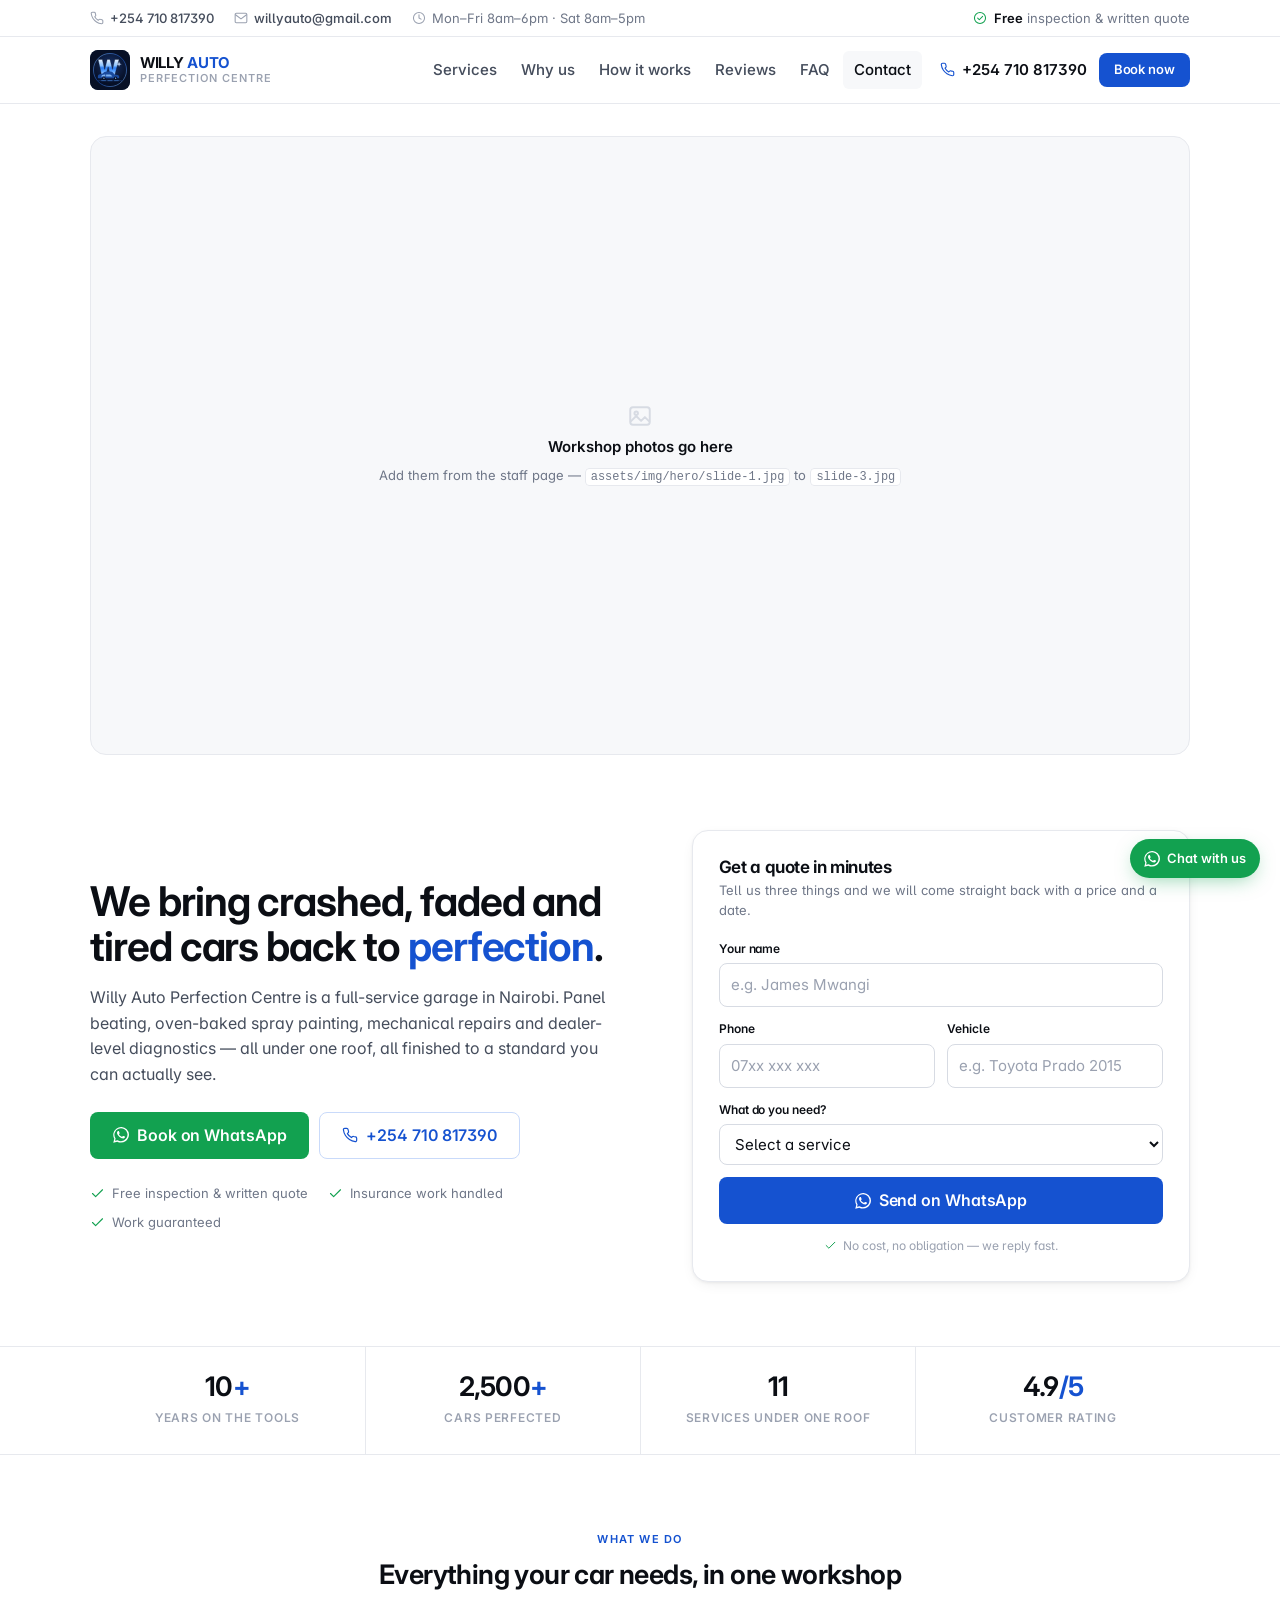
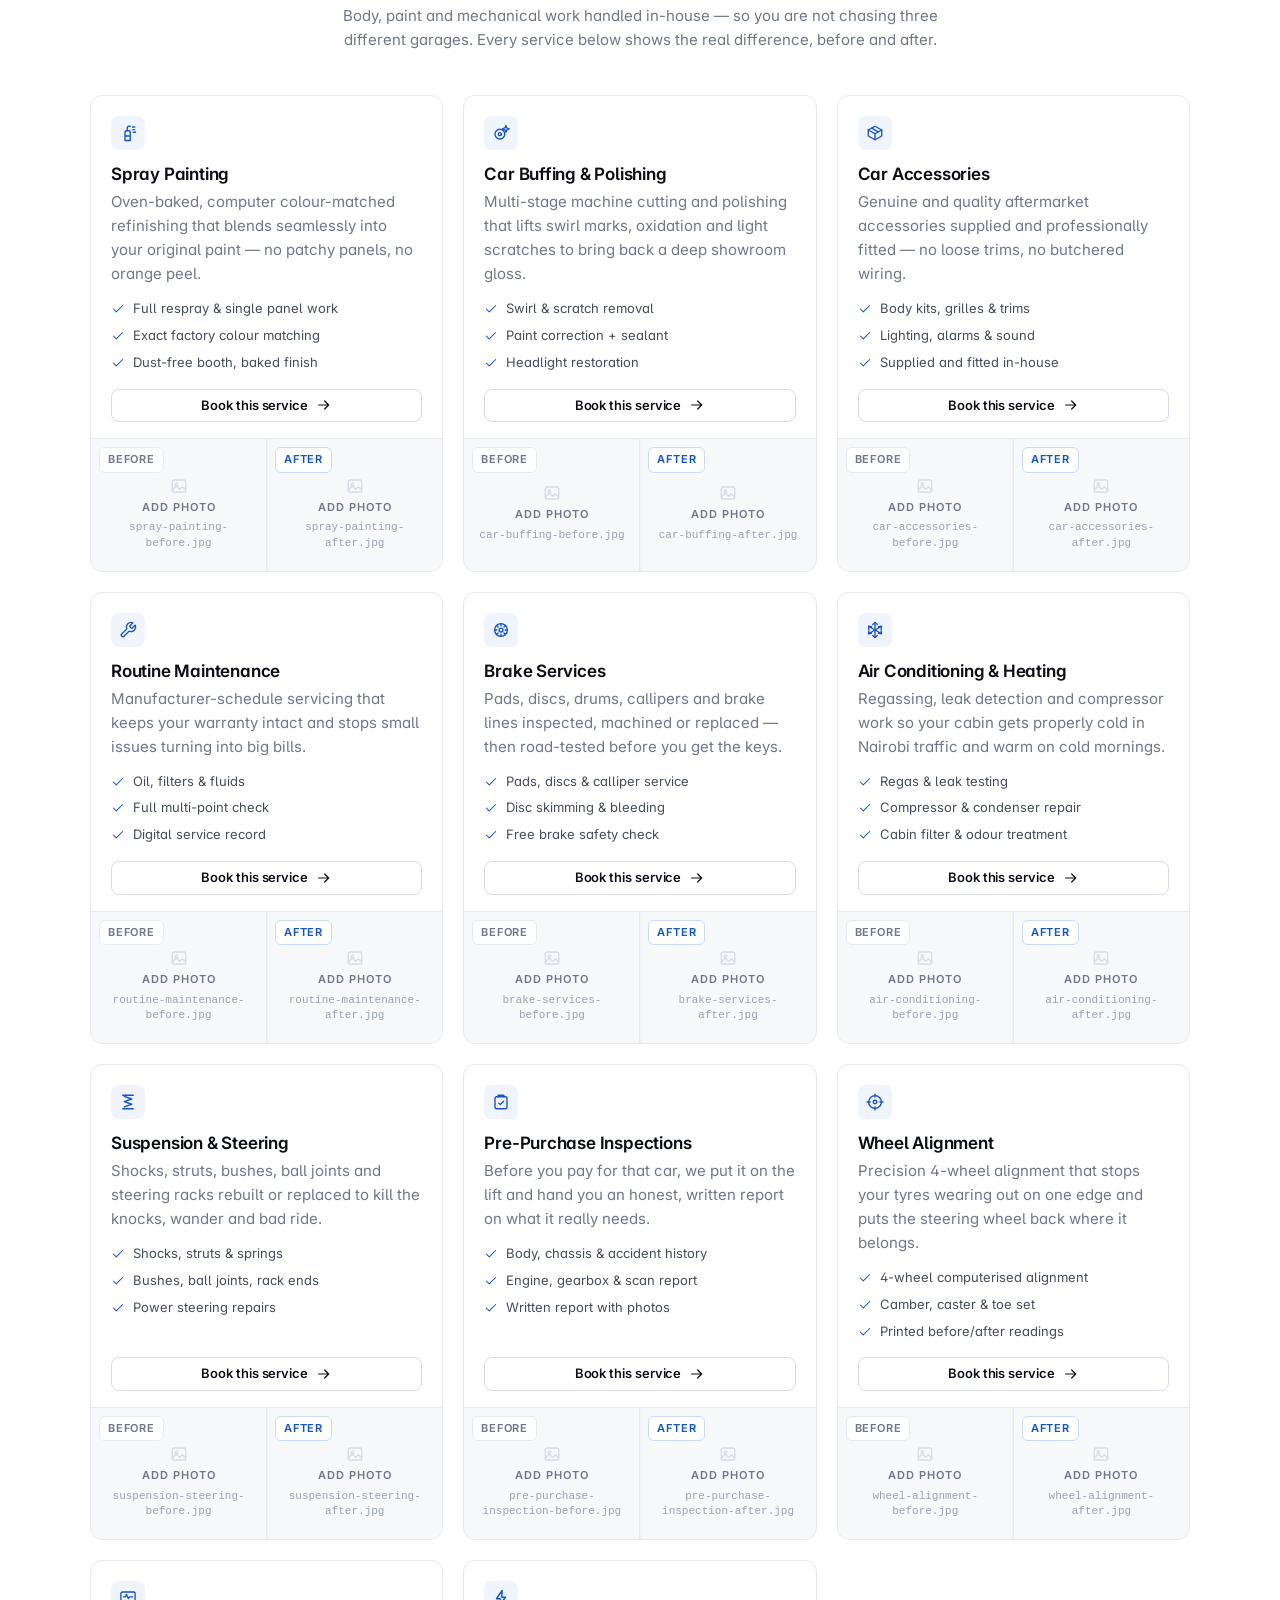
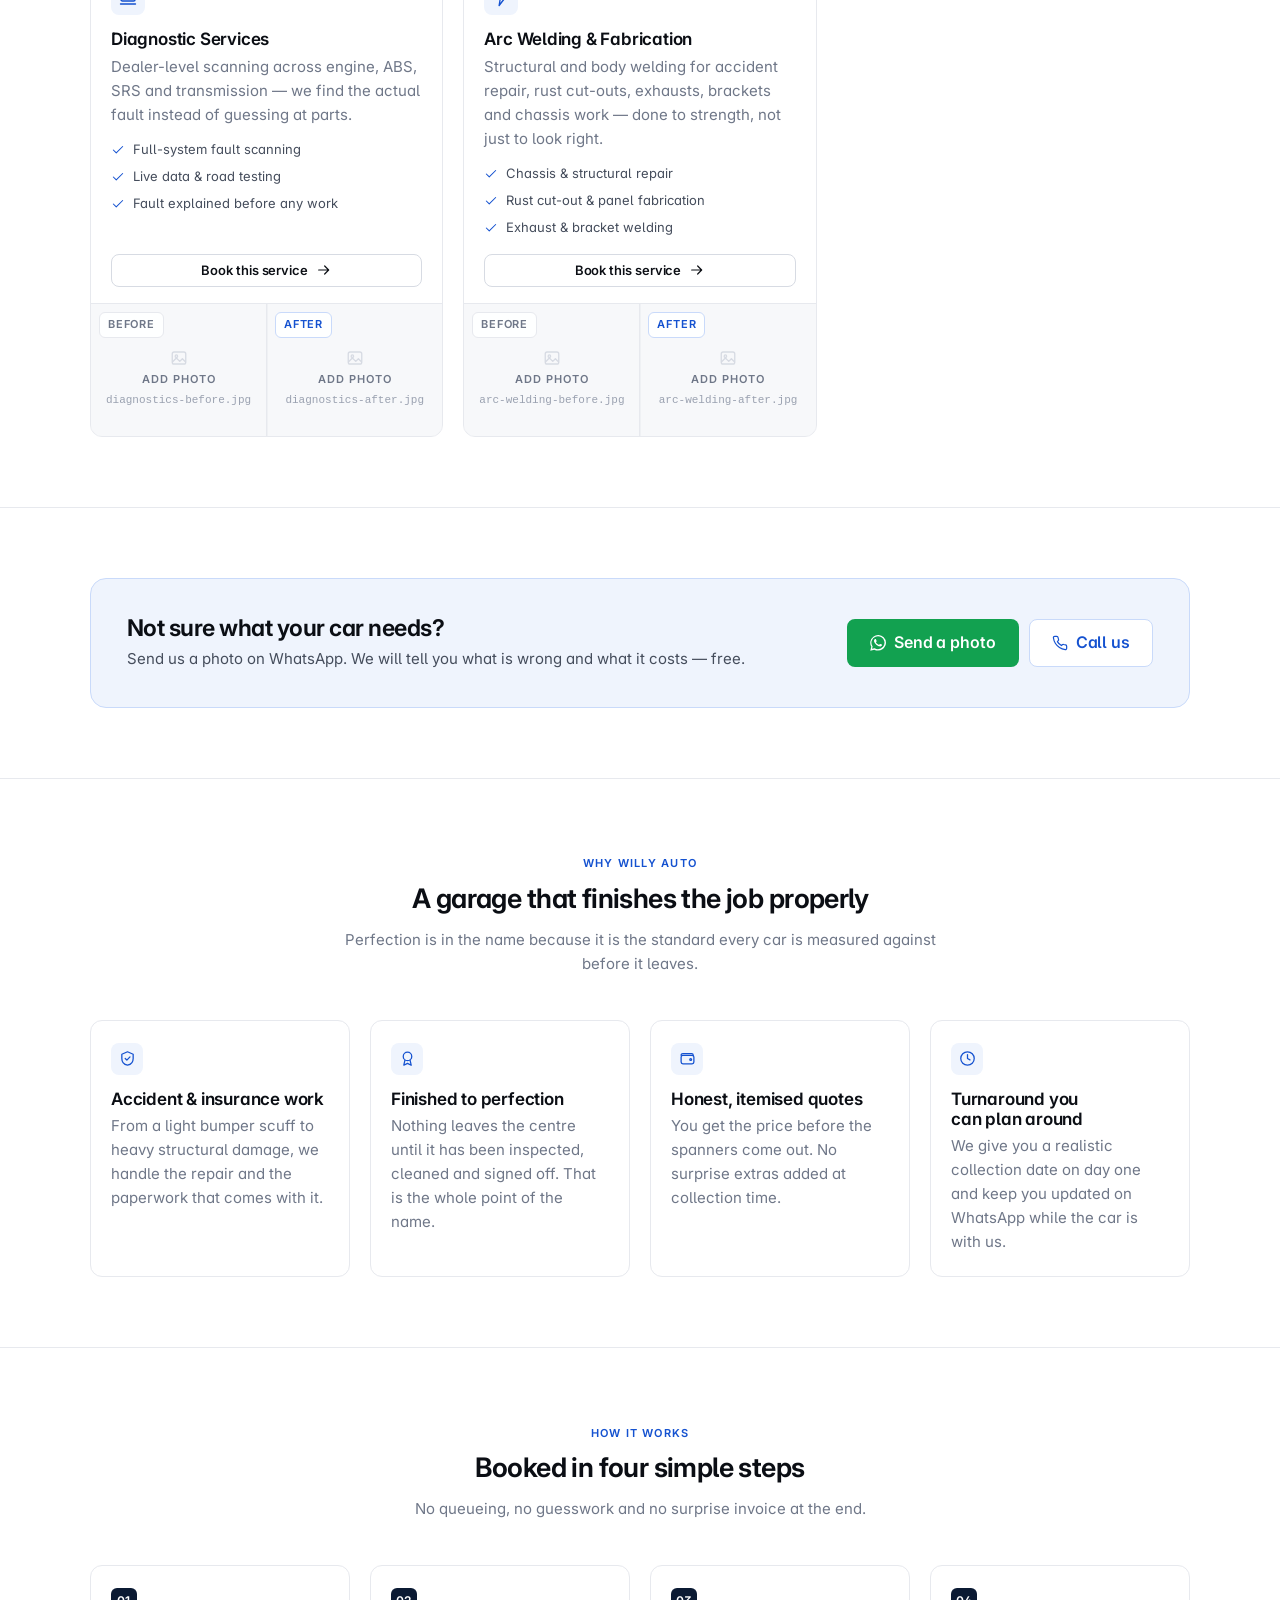
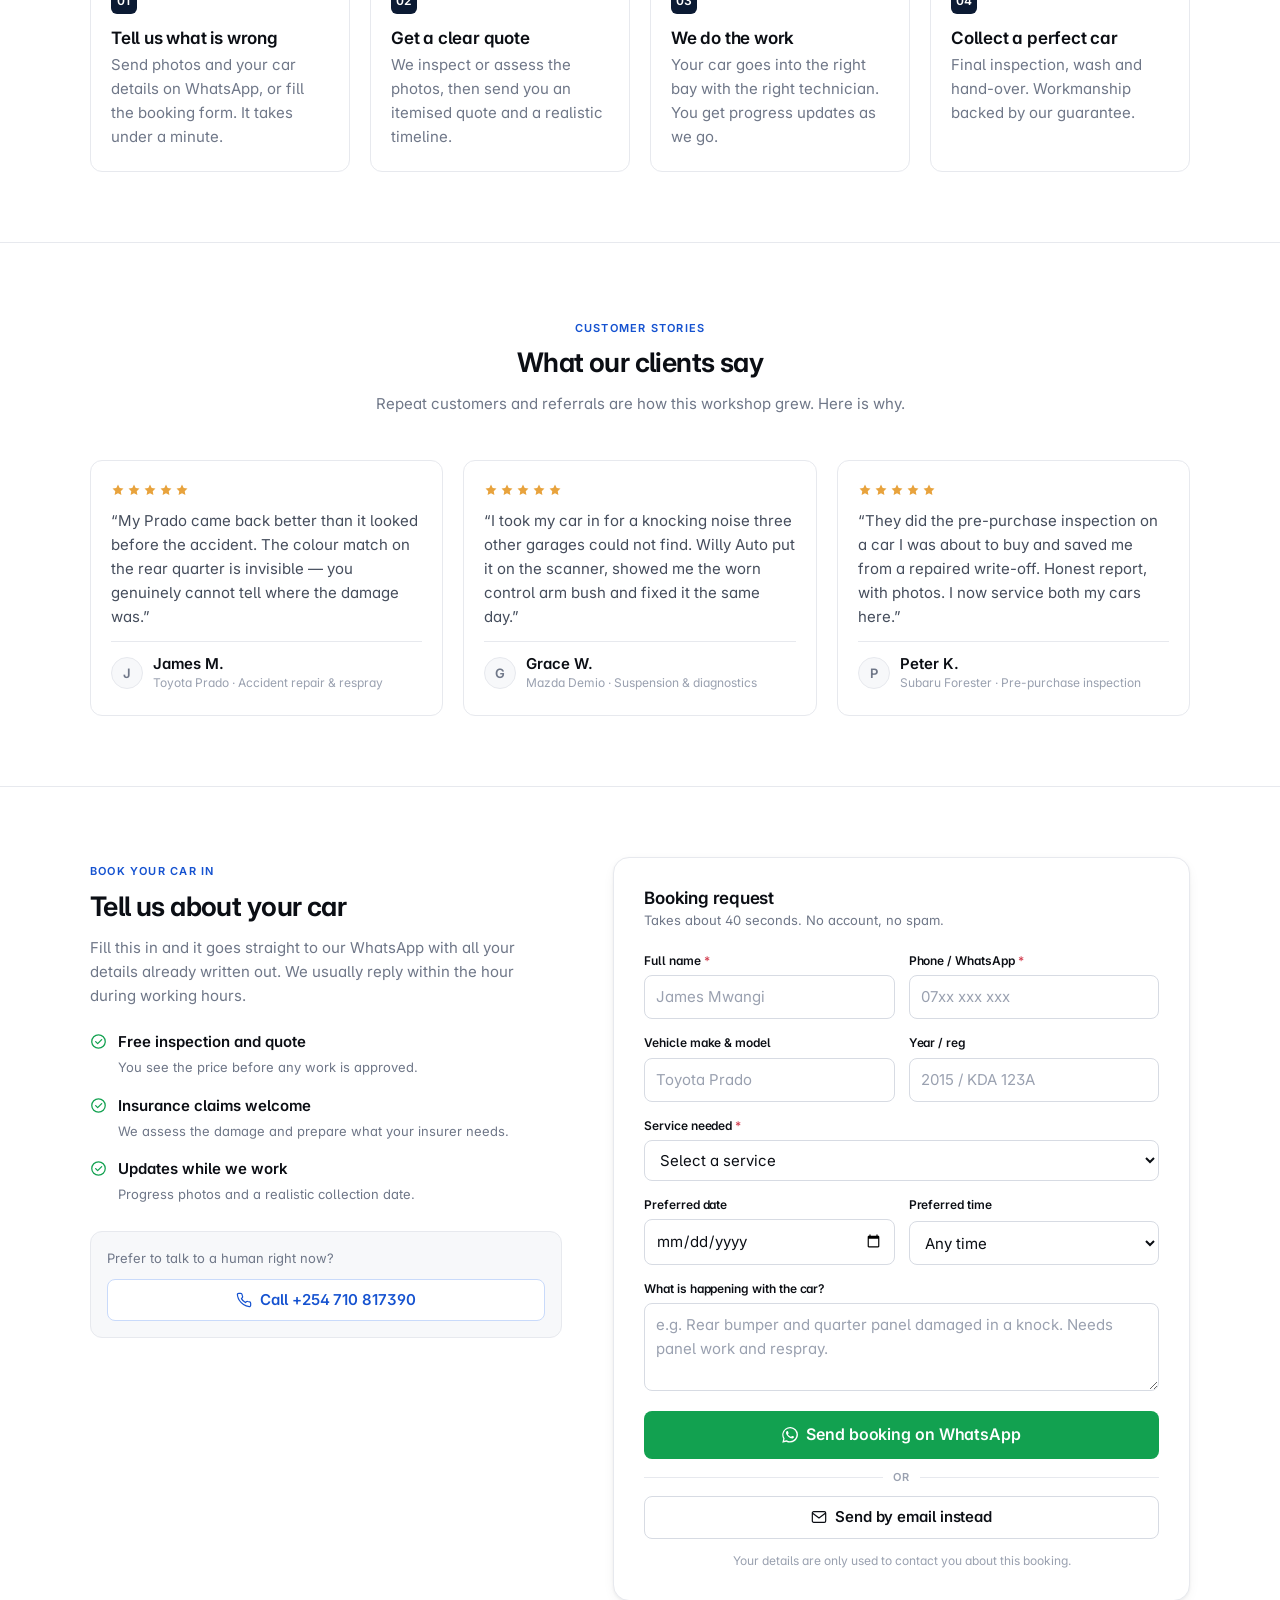
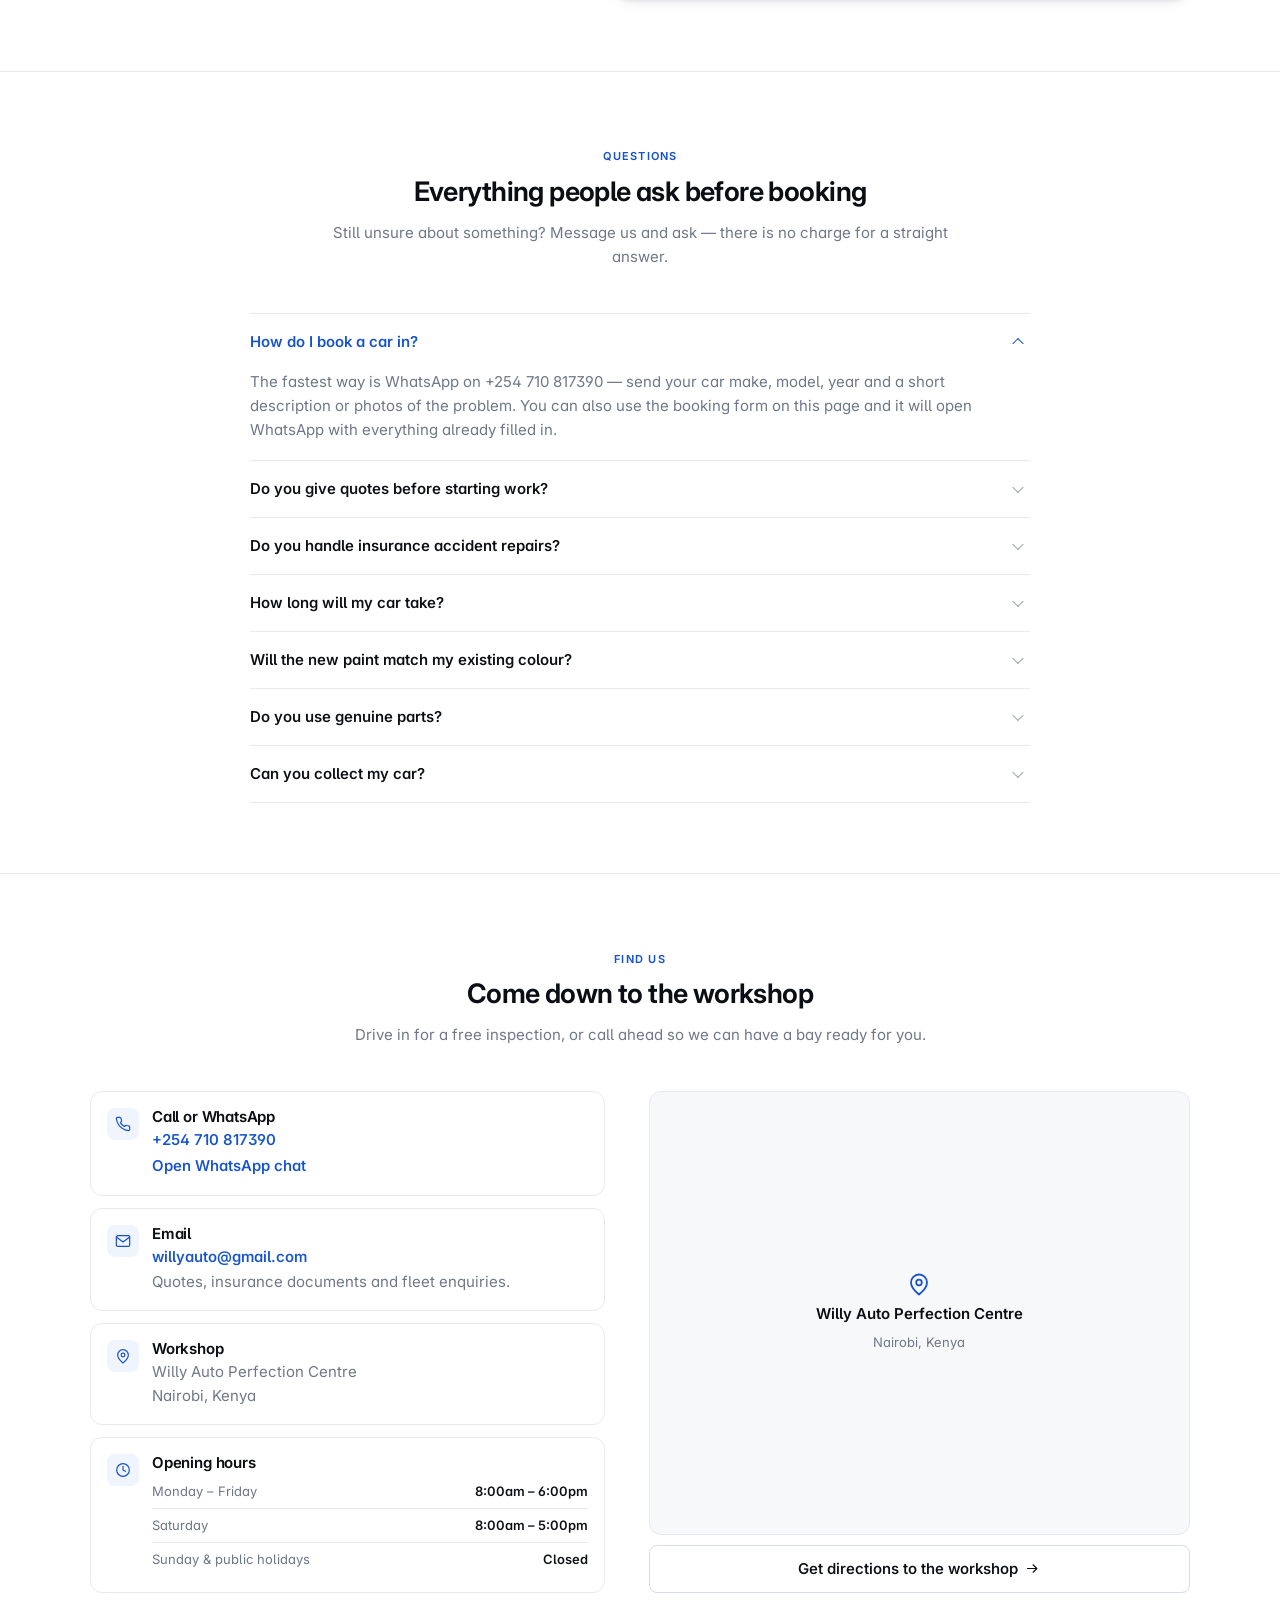
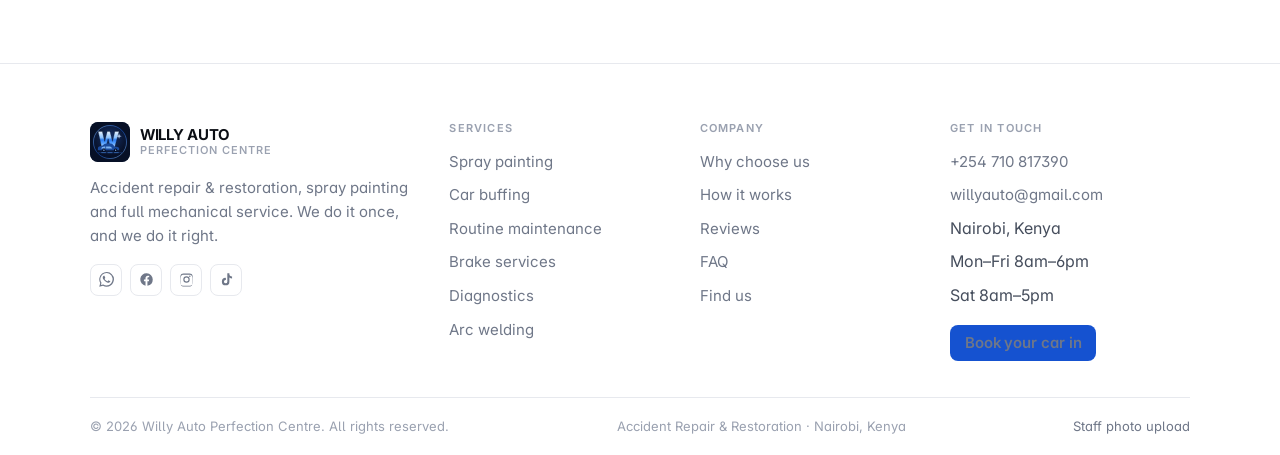
==== commit 3e0cd1ee: "Open the homepage with a sliding photo strip The "Since day one / Accident repair & restoration spec" ====
--- a/index.html
+++ b/index.html
@@ -111,6 +111,8 @@
 <symbol id="i-wallet" viewBox="0 0 24 24" fill="none" stroke="currentColor" stroke-width="1.8" stroke-linecap="round" stroke-linejoin="round"><path d="M3 7.5A2.5 2.5 0 0 1 5.5 5H18a2 2 0 0 1 2 2v1"/><rect x="3" y="7.5" width="18" height="12" rx="2.5"/><circle cx="16.5" cy="13.5" r="1.3"/></symbol>
 <symbol id="i-calendar" viewBox="0 0 24 24" fill="none" stroke="currentColor" stroke-width="1.8" stroke-linecap="round" stroke-linejoin="round"><rect x="3" y="5" width="18" height="16" rx="2.5"/><path d="M3 10h18M8 3v4M16 3v4"/></symbol>
 <symbol id="i-arrow-right" viewBox="0 0 24 24" fill="none" stroke="currentColor" stroke-width="1.8" stroke-linecap="round" stroke-linejoin="round"><path d="M4 12h15M13 6l6 6-6 6"/></symbol>
+<symbol id="i-chev-left" viewBox="0 0 24 24" fill="none" stroke="currentColor" stroke-width="2" stroke-linecap="round" stroke-linejoin="round"><path d="m15 5-7 7 7 7"/></symbol>
+<symbol id="i-chev-right" viewBox="0 0 24 24" fill="none" stroke="currentColor" stroke-width="2" stroke-linecap="round" stroke-linejoin="round"><path d="m9 5 7 7-7 7"/></symbol>
 <symbol id="i-image" viewBox="0 0 24 24" fill="none" stroke="currentColor" stroke-width="1.8" stroke-linecap="round" stroke-linejoin="round"><rect x="3" y="4" width="18" height="16" rx="2.5"/><circle cx="8.5" cy="9.5" r="1.6"/><path d="m3.5 17 5-5 4.5 4.5L16.5 13l4 4"/></symbol>
 <symbol id="i-users" viewBox="0 0 24 24" fill="none" stroke="currentColor" stroke-width="1.8" stroke-linecap="round" stroke-linejoin="round"><circle cx="9" cy="8" r="3.6"/><path d="M2.5 20a6.5 6.5 0 0 1 13 0"/><path d="M16.5 4.6a3.6 3.6 0 0 1 0 6.9M18 14.2a6.5 6.5 0 0 1 3.5 5.8"/></symbol>
 <symbol id="i-car" viewBox="0 0 24 24" fill="none" stroke="currentColor" stroke-width="1.8" stroke-linecap="round" stroke-linejoin="round"><path d="M5.5 16.5h13"/><path d="M4 16.5v2.2M20 16.5v2.2"/><path d="M3 12.5 5 7.4A2 2 0 0 1 6.9 6h10.2A2 2 0 0 1 19 7.4l2 5.1"/><rect x="2.5" y="12.5" width="19" height="4.5" rx="1.6"/><circle cx="7" cy="14.8" r="1.1"/><circle cx="17" cy="14.8" r="1.1"/></symbol>
@@ -177,11 +179,46 @@
 <main id="main">
 <span id="top"></span>
 
-<!-- ============ HERO ============ -->
-<section class="hero">
+<!-- ============ PHOTO SLIDER ============ -->
+<section class="showcase" aria-label="Inside the workshop">
+  <div class="container">
+    <div class="slider" id="slider" data-autoplay="6500">
+      <div class="slider__viewport">
+        <div class="slider__track" id="sliderTrack">
+          <figure class="slide">
+            <img src="assets/img/hero/slide-1.jpg" alt="Willy Auto Perfection Centre workshop 1"
+                 decoding="async" onerror="this.onerror=null;this.closest('.slide').remove()">
+          </figure>
+          <figure class="slide">
+            <img src="assets/img/hero/slide-2.jpg" alt="Willy Auto Perfection Centre workshop 2"
+                 decoding="async" onerror="this.onerror=null;this.closest('.slide').remove()">
+          </figure>
+          <figure class="slide">
+            <img src="assets/img/hero/slide-3.jpg" alt="Willy Auto Perfection Centre workshop 3"
+                 decoding="async" onerror="this.onerror=null;this.closest('.slide').remove()">
+          </figure>
+        </div>
+        <div class="slider__empty" id="sliderEmpty" hidden>
+          <svg aria-hidden="true"><use href="#i-image"></use></svg>
+          <b>Workshop photos go here</b>
+          <span>Add them from the staff page &mdash; <code>assets/img/hero/slide-1.jpg</code> to <code>slide-3.jpg</code></span>
+        </div>
+      </div>
+      <button class="slider__nav is-prev" type="button" id="sliderPrev" aria-label="Previous photo" hidden>
+        <svg aria-hidden="true"><use href="#i-chev-left"></use></svg>
+      </button>
+      <button class="slider__nav is-next" type="button" id="sliderNext" aria-label="Next photo" hidden>
+        <svg aria-hidden="true"><use href="#i-chev-right"></use></svg>
+      </button>
+      <div class="slider__dots" id="sliderDots" role="tablist" aria-label="Choose a photo"></div>
+    </div>
+  </div>
+</section>
+
+<!-- ============ INTRO ============ -->
+<section class="hero" id="about">
   <div class="container hero__inner">
     <div class="hero__copy">
-      <span class="hero__badge"><b>Since day one</b> Accident repair &amp; restoration specialists</span>
       <h1>We bring crashed, faded and tired cars back to <em>perfection</em>.</h1>
       <p class="hero__lead">
         Willy Auto Perfection Centre is a full-service garage in Nairobi. Panel beating, oven-baked spray
--- a/assets/css/styles.css
+++ b/assets/css/styles.css
@@ -203,11 +203,70 @@
 }
 .nav__mobile-cta{display:none}
 
+/* ---------- 6b. Photo slider ---------- */
+.showcase{background:var(--paper);padding:clamp(20px,2.6vw,32px) 0 0}
+
+.slider{position:relative}
+.slider__viewport{
+  position:relative;overflow:hidden;border-radius:var(--r-lg);
+  border:1px solid var(--line);background:var(--wash);
+  aspect-ratio:16/9;
+}
+.slider__track{
+  display:flex;height:100%;
+  transition:transform .62s cubic-bezier(.65,.02,.24,1);
+  will-change:transform;
+}
+.slider.is-dragging .slider__track{transition:none}
+.slide{flex:0 0 100%;height:100%;min-width:0}
+.slide img{width:100%;height:100%;object-fit:cover;display:block}
+
+.slider__empty{
+  position:absolute;inset:0;display:grid;align-content:center;justify-items:center;gap:6px;
+  padding:24px;text-align:center;color:var(--muted);
+}
+.slider__empty svg{width:26px;height:26px;color:var(--line-2)}
+.slider__empty b{color:var(--ink);font-size:var(--fs-base);font-weight:600}
+.slider__empty span{font-size:var(--fs-sm)}
+.slider__empty code{
+  font-family:ui-monospace,SFMono-Regular,Menlo,monospace;font-size:.92em;
+  background:#fff;border:1px solid var(--line);border-radius:4px;padding:1px 5px;
+}
+
+.slider__nav{
+  position:absolute;top:50%;transform:translateY(-50%);z-index:3;
+  width:38px;height:38px;border-radius:50%;cursor:pointer;
+  display:grid;place-items:center;
+  background:rgba(255,255,255,.92);border:1px solid var(--line);color:var(--ink);
+  backdrop-filter:blur(6px);
+  opacity:0;transition:opacity .2s var(--ease),background .15s var(--ease);
+}
+.slider__nav svg{width:17px;height:17px}
+.slider__nav.is-prev{left:14px}
+.slider__nav.is-next{right:14px}
+.slider__nav:hover{background:#fff}
+.slider:hover .slider__nav,.slider__nav:focus-visible{opacity:1}
+
+.slider__dots{display:flex;justify-content:center;gap:7px;margin-top:14px;min-height:7px}
+.slider__dots button{
+  width:7px;height:7px;padding:0;border:0;border-radius:50%;cursor:pointer;
+  background:var(--line-2);transition:background .18s var(--ease),width .18s var(--ease);
+}
+.slider__dots button[aria-selected="true"]{background:var(--blue);width:22px;border-radius:4px}
+
+@media (max-width:760px){
+  .slider__viewport{aspect-ratio:4/3;border-radius:var(--r)}
+  .slider__nav{display:none}
+}
+@media (prefers-reduced-motion:reduce){
+  .slider__track{transition:none}
+}
+
 /* ---------- 7. Hero ---------- */
 .hero{background:var(--paper);border-bottom:1px solid var(--line)}
 .hero__inner{
   display:grid;grid-template-columns:1.05fr .95fr;gap:clamp(28px,4vw,60px);
-  align-items:center;padding-block:clamp(40px,5vw,76px) clamp(44px,5.5vw,84px);
+  align-items:center;padding-block:clamp(36px,4.2vw,60px) clamp(40px,5vw,72px);
 }
 .hero h1{margin-bottom:16px}
 .hero h1 em{font-style:normal;color:var(--blue)}
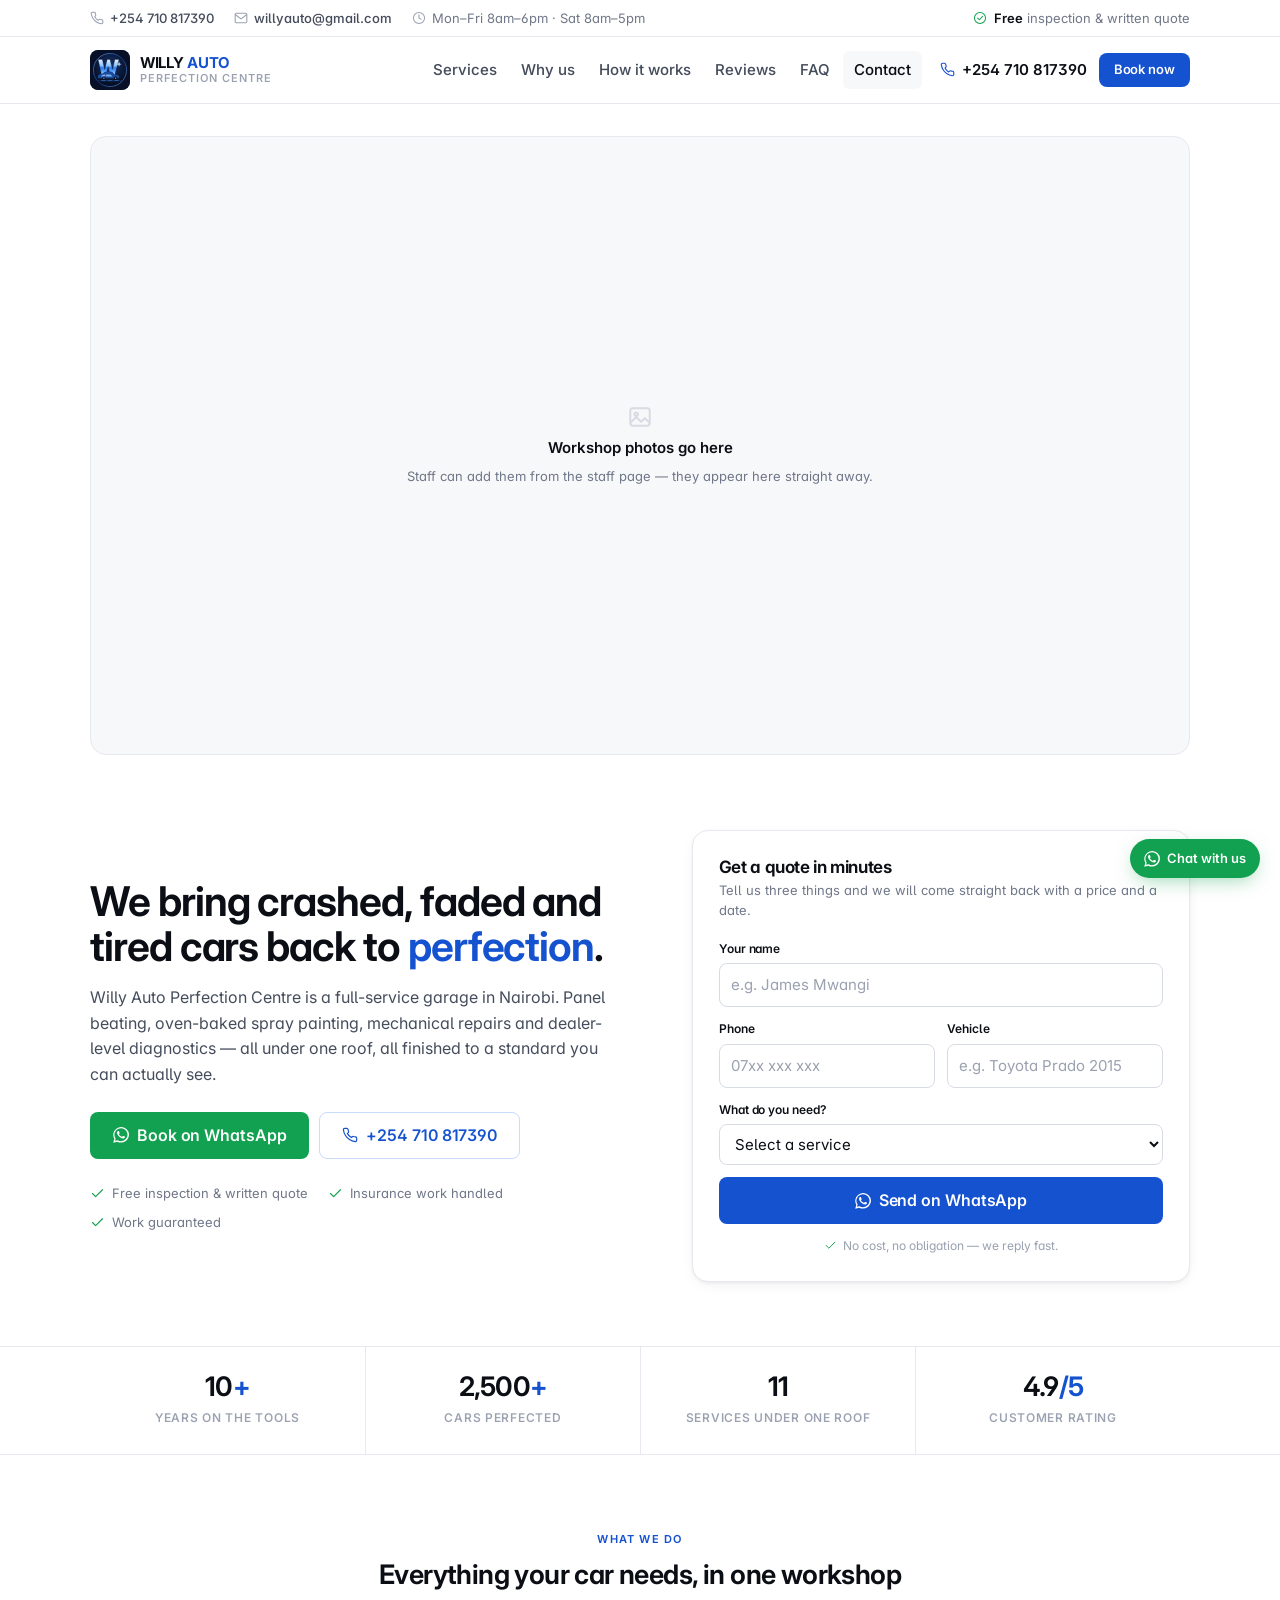
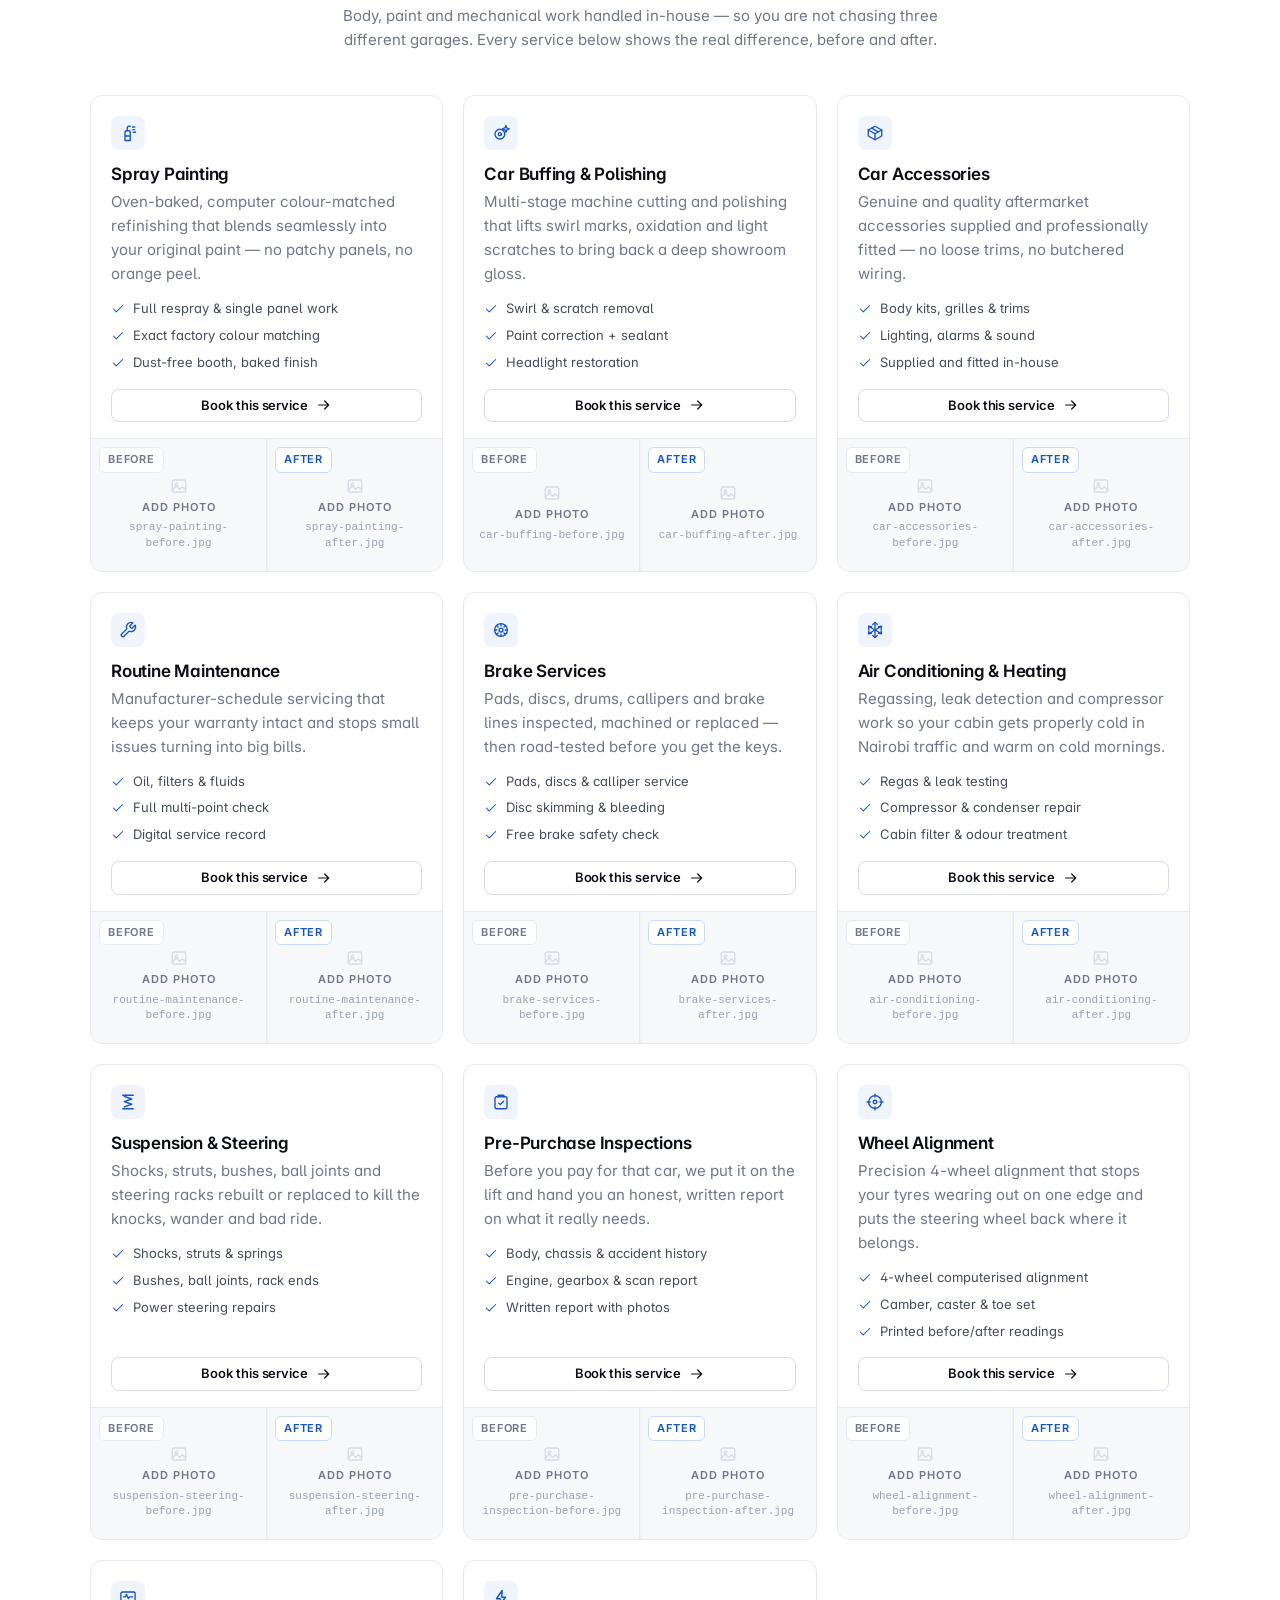
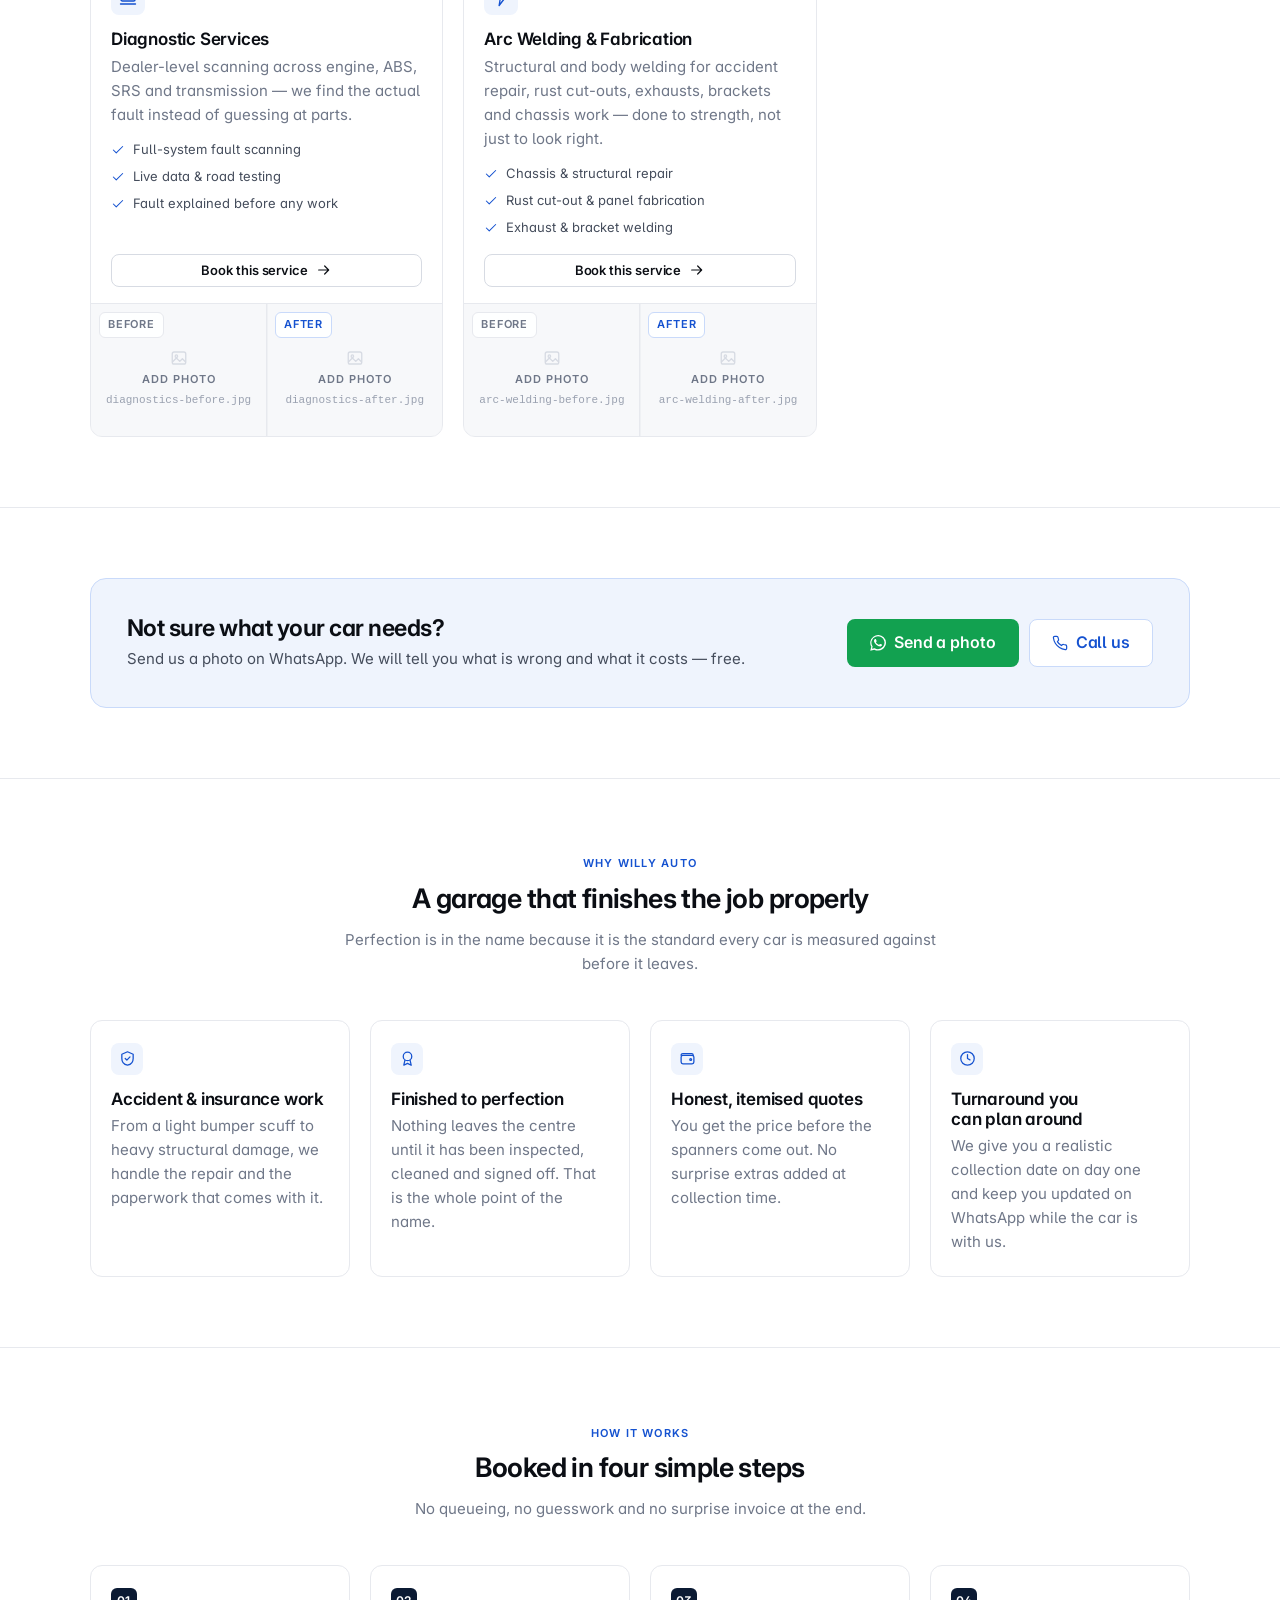
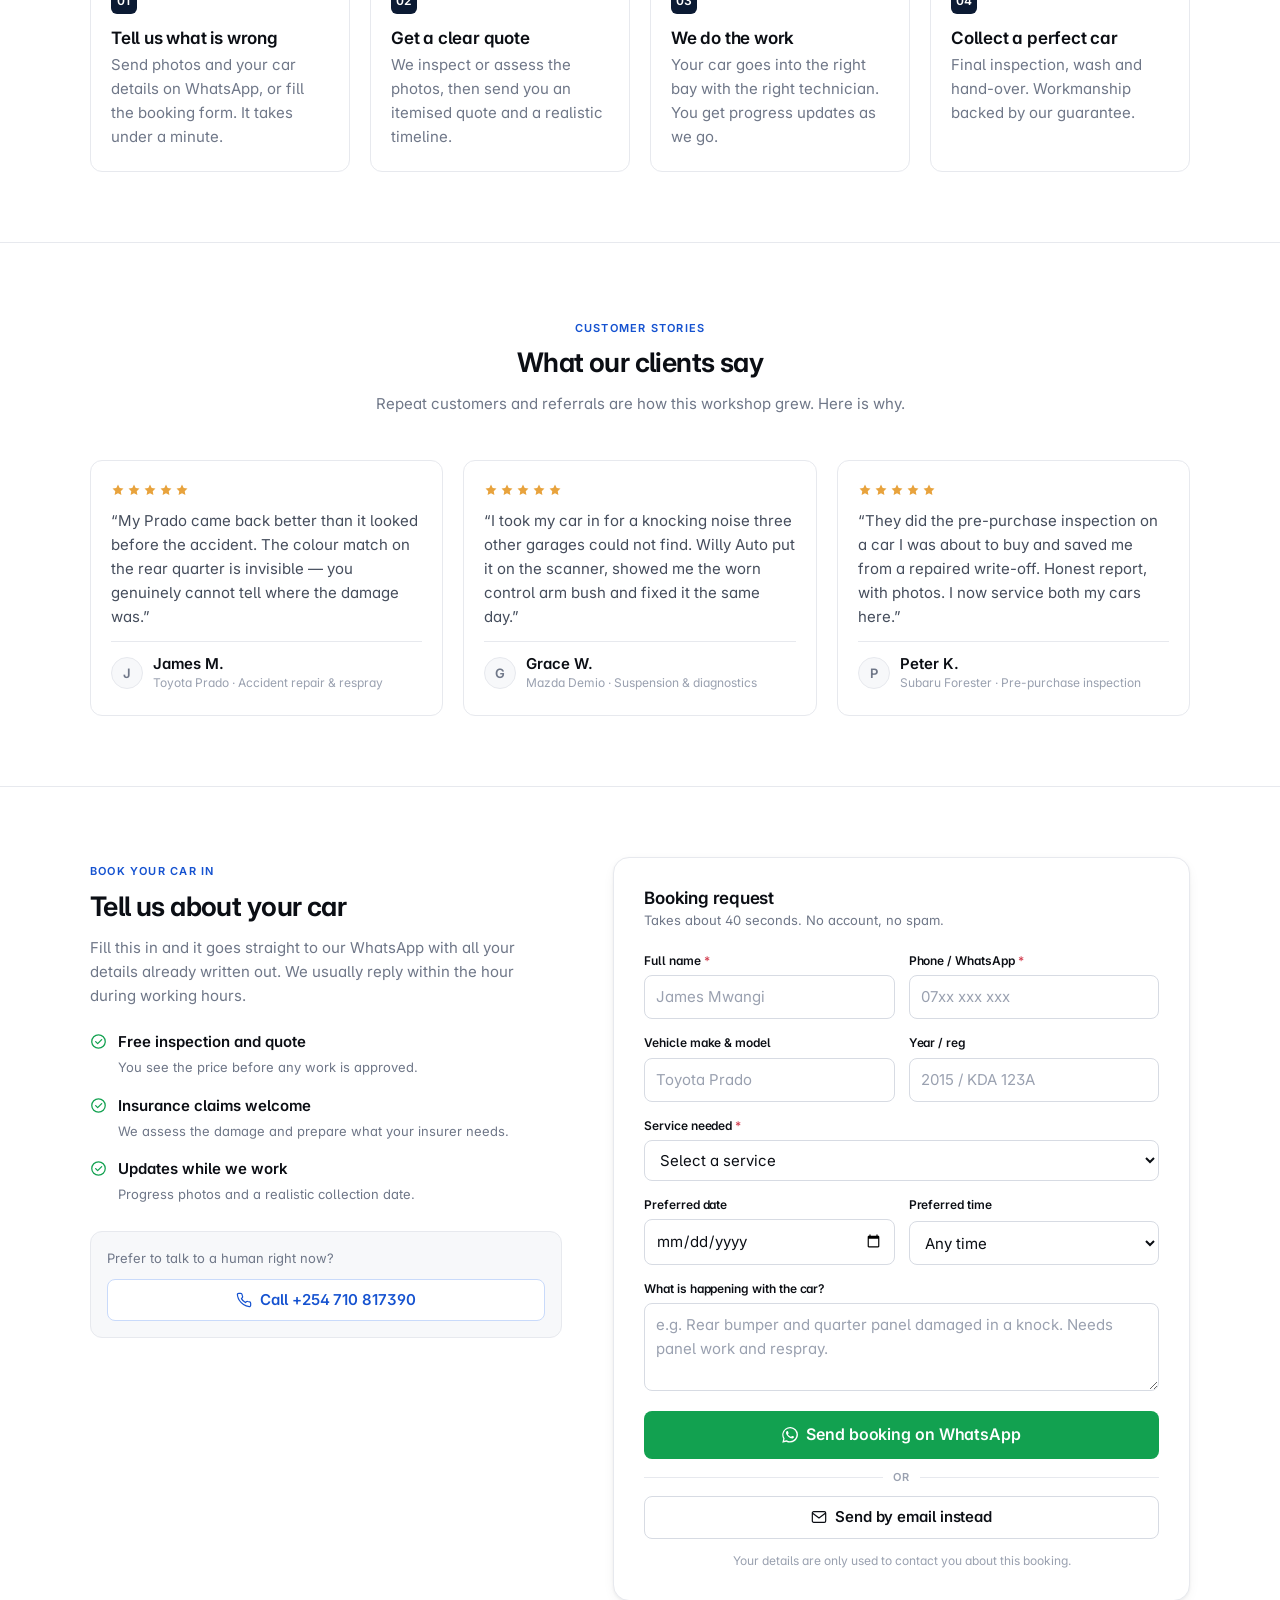
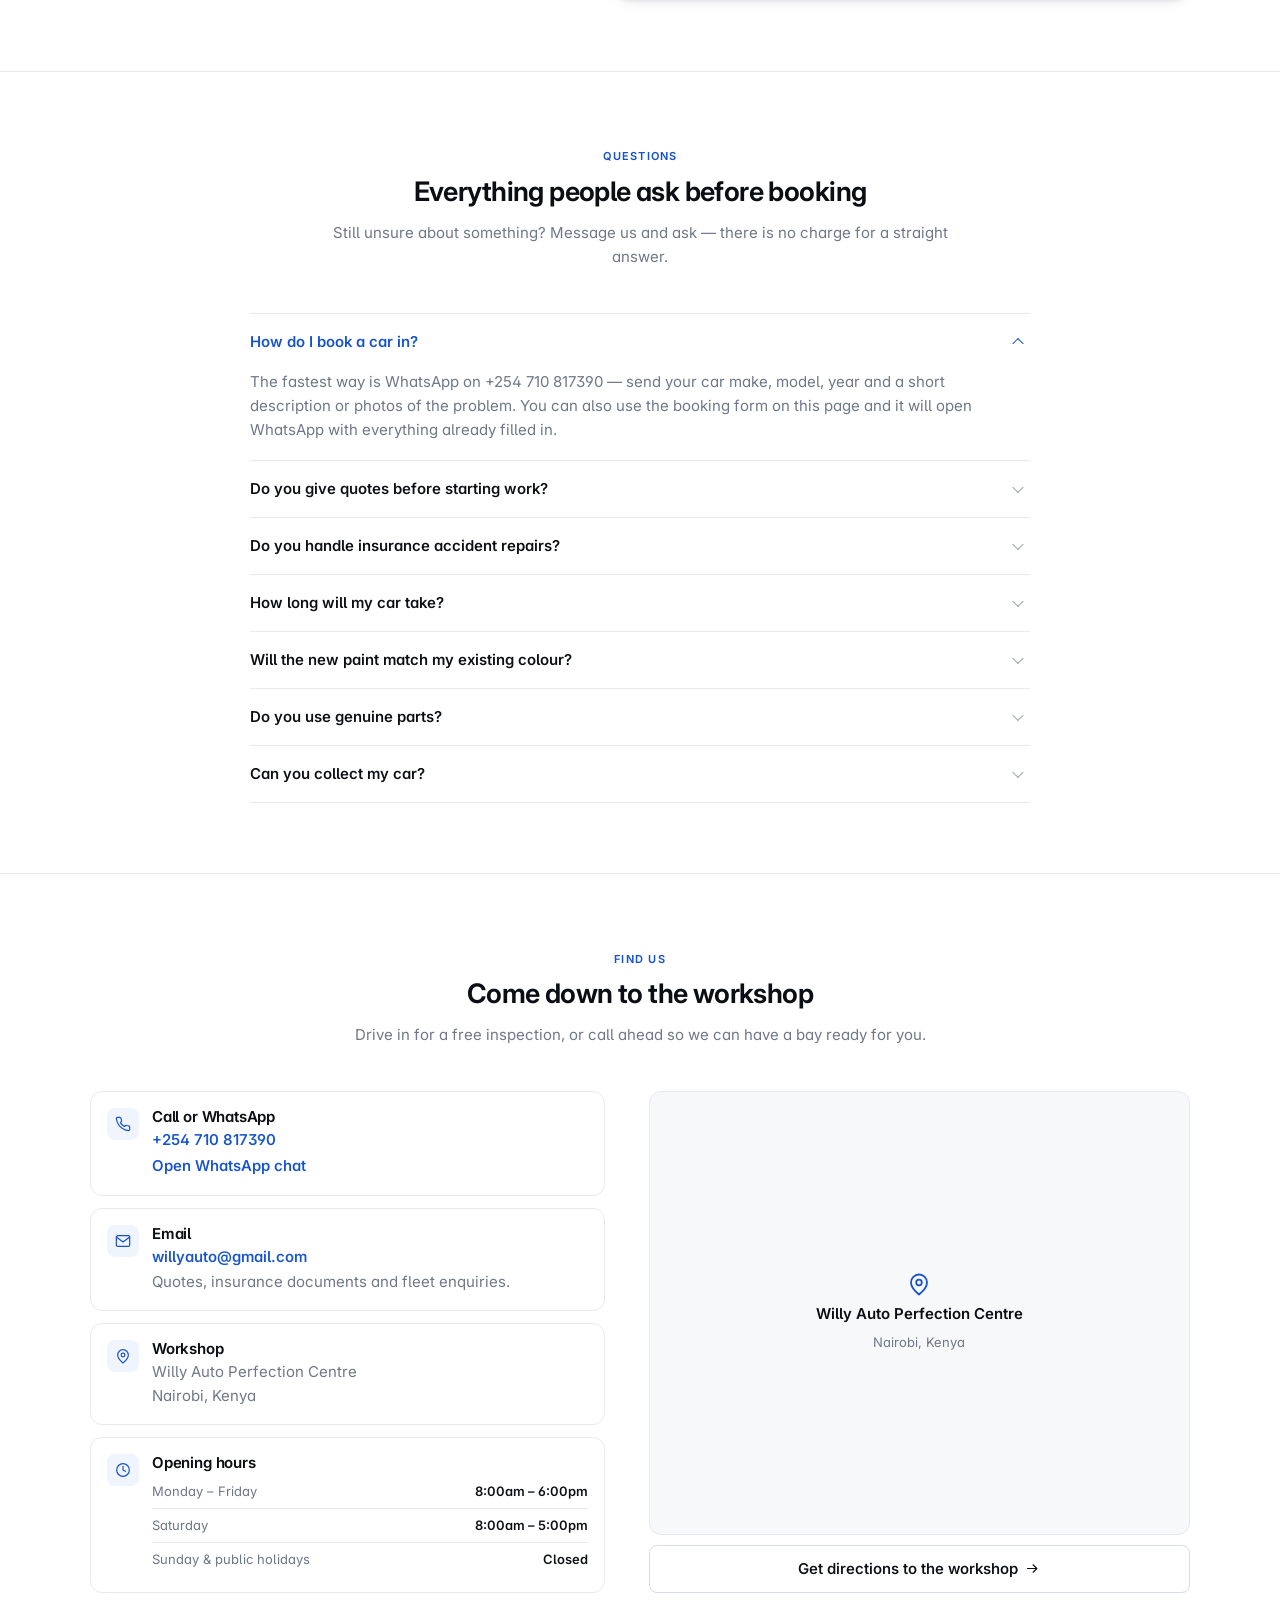
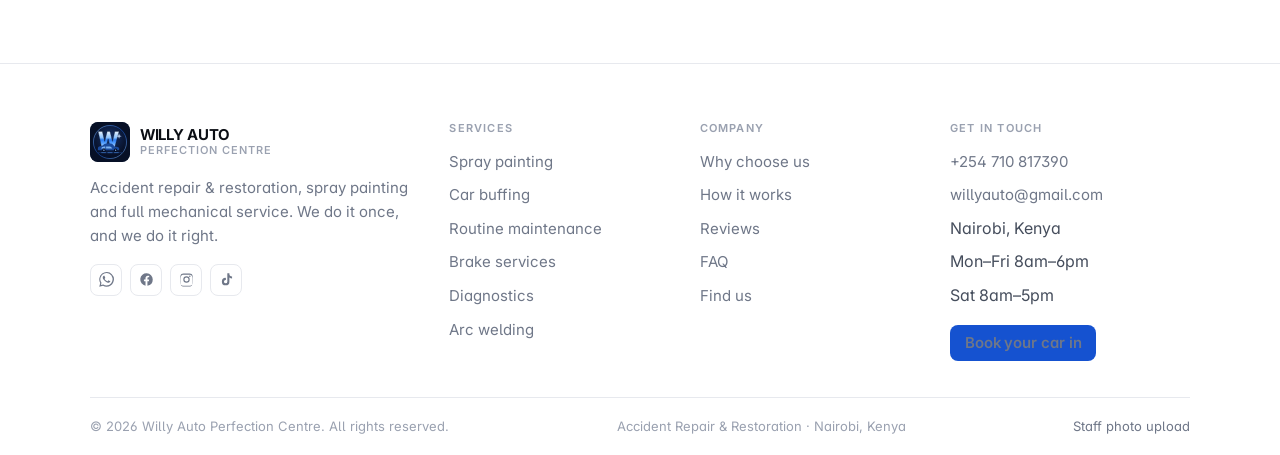
==== commit b08bf09c: "Serve photos from storage so uploads go live on their own Staff were being told to go and upload the" ====
--- a/index.html
+++ b/index.html
@@ -17,6 +17,18 @@
 <link rel="preconnect" href="https://fonts.googleapis.com">
 <link rel="preconnect" href="https://fonts.gstatic.com" crossorigin>
 <link rel="stylesheet" href="https://fonts.googleapis.com/css2?family=Inter:wght@400..700&display=swap">
+<script>
+/* Photos come from Supabase Storage. If one is not there yet, fall back to a
+   copy committed in this repo, and only then show the empty placeholder. */
+function willyImgError(img){
+  var fallback = img.getAttribute('data-fallback');
+  if (fallback) { img.removeAttribute('data-fallback'); img.src = fallback; return; }
+  img.onerror = null;
+  var slide = img.closest('.slide');
+  if (slide) { slide.remove(); return; }   // a missing slide leaves no gap
+  img.classList.add('is-missing');
+}
+</script>
 <link rel="stylesheet" href="assets/css/styles.css">
 <script type="application/ld+json">
 {
@@ -186,22 +198,22 @@
       <div class="slider__viewport">
         <div class="slider__track" id="sliderTrack">
           <figure class="slide">
-            <img src="assets/img/hero/slide-1.jpg" alt="Willy Auto Perfection Centre workshop 1"
-                 decoding="async" onerror="this.onerror=null;this.closest('.slide').remove()">
+            <img src="https://wbduprgcuuxbgsjnixcf.supabase.co/storage/v1/object/public/willy-auto/hero/slide-1.jpg" data-fallback="assets/img/hero/slide-1.jpg" alt="Willy Auto Perfection Centre workshop 1"
+                 decoding="async" onerror="willyImgError(this)">
           </figure>
           <figure class="slide">
-            <img src="assets/img/hero/slide-2.jpg" alt="Willy Auto Perfection Centre workshop 2"
-                 decoding="async" onerror="this.onerror=null;this.closest('.slide').remove()">
+            <img src="https://wbduprgcuuxbgsjnixcf.supabase.co/storage/v1/object/public/willy-auto/hero/slide-2.jpg" data-fallback="assets/img/hero/slide-2.jpg" alt="Willy Auto Perfection Centre workshop 2"
+                 decoding="async" onerror="willyImgError(this)">
           </figure>
           <figure class="slide">
-            <img src="assets/img/hero/slide-3.jpg" alt="Willy Auto Perfection Centre workshop 3"
-                 decoding="async" onerror="this.onerror=null;this.closest('.slide').remove()">
+            <img src="https://wbduprgcuuxbgsjnixcf.supabase.co/storage/v1/object/public/willy-auto/hero/slide-3.jpg" data-fallback="assets/img/hero/slide-3.jpg" alt="Willy Auto Perfection Centre workshop 3"
+                 decoding="async" onerror="willyImgError(this)">
           </figure>
         </div>
         <div class="slider__empty" id="sliderEmpty" hidden>
           <svg aria-hidden="true"><use href="#i-image"></use></svg>
           <b>Workshop photos go here</b>
-          <span>Add them from the staff page &mdash; <code>assets/img/hero/slide-1.jpg</code> to <code>slide-3.jpg</code></span>
+          <span>Staff can add them from the staff page &mdash; they appear here straight away.</span>
         </div>
       </div>
       <button class="slider__nav is-prev" type="button" id="sliderPrev" aria-label="Previous photo" hidden>
@@ -321,14 +333,14 @@
         <div class="ba" role="group" aria-label="Spray Painting: before and after">
         <figure class="ba__pane ba__pane--before">
           <span class="ba__tag">Before</span>
-          <img src="assets/img/services/spray-painting-before.jpg" alt="Spray Painting before repair at Willy Auto Perfection Centre" loading="lazy" decoding="async"
-               onerror="this.onerror=null;this.classList.add('is-missing')">
+          <img src="https://wbduprgcuuxbgsjnixcf.supabase.co/storage/v1/object/public/willy-auto/services/spray-painting-before.jpg" data-fallback="assets/img/services/spray-painting-before.jpg" alt="Spray Painting before repair at Willy Auto Perfection Centre" loading="lazy" decoding="async"
+               onerror="willyImgError(this)">
           <figcaption class="ba__ph"><svg aria-hidden="true"><use href="#i-image"></use></svg><b>Add photo</b><code>spray-painting-before.jpg</code></figcaption>
         </figure>
         <figure class="ba__pane ba__pane--after">
           <span class="ba__tag">After</span>
-          <img src="assets/img/services/spray-painting-after.jpg" alt="Spray Painting after repair at Willy Auto Perfection Centre" loading="lazy" decoding="async"
-               onerror="this.onerror=null;this.classList.add('is-missing')">
+          <img src="https://wbduprgcuuxbgsjnixcf.supabase.co/storage/v1/object/public/willy-auto/services/spray-painting-after.jpg" data-fallback="assets/img/services/spray-painting-after.jpg" alt="Spray Painting after repair at Willy Auto Perfection Centre" loading="lazy" decoding="async"
+               onerror="willyImgError(this)">
           <figcaption class="ba__ph"><svg aria-hidden="true"><use href="#i-image"></use></svg><b>Add photo</b><code>spray-painting-after.jpg</code></figcaption>
         </figure>
           <span class="ba__divider" aria-hidden="true"></span>
@@ -353,14 +365,14 @@
         <div class="ba" role="group" aria-label="Car Buffing and Polishing: before and after">
         <figure class="ba__pane ba__pane--before">
           <span class="ba__tag">Before</span>
-          <img src="assets/img/services/car-buffing-before.jpg" alt="Car Buffing and Polishing before repair at Willy Auto Perfection Centre" loading="lazy" decoding="async"
-               onerror="this.onerror=null;this.classList.add('is-missing')">
+          <img src="https://wbduprgcuuxbgsjnixcf.supabase.co/storage/v1/object/public/willy-auto/services/car-buffing-before.jpg" data-fallback="assets/img/services/car-buffing-before.jpg" alt="Car Buffing and Polishing before repair at Willy Auto Perfection Centre" loading="lazy" decoding="async"
+               onerror="willyImgError(this)">
           <figcaption class="ba__ph"><svg aria-hidden="true"><use href="#i-image"></use></svg><b>Add photo</b><code>car-buffing-before.jpg</code></figcaption>
         </figure>
         <figure class="ba__pane ba__pane--after">
           <span class="ba__tag">After</span>
-          <img src="assets/img/services/car-buffing-after.jpg" alt="Car Buffing and Polishing after repair at Willy Auto Perfection Centre" loading="lazy" decoding="async"
-               onerror="this.onerror=null;this.classList.add('is-missing')">
+          <img src="https://wbduprgcuuxbgsjnixcf.supabase.co/storage/v1/object/public/willy-auto/services/car-buffing-after.jpg" data-fallback="assets/img/services/car-buffing-after.jpg" alt="Car Buffing and Polishing after repair at Willy Auto Perfection Centre" loading="lazy" decoding="async"
+               onerror="willyImgError(this)">
           <figcaption class="ba__ph"><svg aria-hidden="true"><use href="#i-image"></use></svg><b>Add photo</b><code>car-buffing-after.jpg</code></figcaption>
         </figure>
           <span class="ba__divider" aria-hidden="true"></span>
@@ -385,14 +397,14 @@
         <div class="ba" role="group" aria-label="Car Accessories: before and after">
         <figure class="ba__pane ba__pane--before">
           <span class="ba__tag">Before</span>
-          <img src="assets/img/services/car-accessories-before.jpg" alt="Car Accessories before repair at Willy Auto Perfection Centre" loading="lazy" decoding="async"
-               onerror="this.onerror=null;this.classList.add('is-missing')">
+          <img src="https://wbduprgcuuxbgsjnixcf.supabase.co/storage/v1/object/public/willy-auto/services/car-accessories-before.jpg" data-fallback="assets/img/services/car-accessories-before.jpg" alt="Car Accessories before repair at Willy Auto Perfection Centre" loading="lazy" decoding="async"
+               onerror="willyImgError(this)">
           <figcaption class="ba__ph"><svg aria-hidden="true"><use href="#i-image"></use></svg><b>Add photo</b><code>car-accessories-before.jpg</code></figcaption>
         </figure>
         <figure class="ba__pane ba__pane--after">
           <span class="ba__tag">After</span>
-          <img src="assets/img/services/car-accessories-after.jpg" alt="Car Accessories after repair at Willy Auto Perfection Centre" loading="lazy" decoding="async"
-               onerror="this.onerror=null;this.classList.add('is-missing')">
+          <img src="https://wbduprgcuuxbgsjnixcf.supabase.co/storage/v1/object/public/willy-auto/services/car-accessories-after.jpg" data-fallback="assets/img/services/car-accessories-after.jpg" alt="Car Accessories after repair at Willy Auto Perfection Centre" loading="lazy" decoding="async"
+               onerror="willyImgError(this)">
           <figcaption class="ba__ph"><svg aria-hidden="true"><use href="#i-image"></use></svg><b>Add photo</b><code>car-accessories-after.jpg</code></figcaption>
         </figure>
           <span class="ba__divider" aria-hidden="true"></span>
@@ -417,14 +429,14 @@
         <div class="ba" role="group" aria-label="Routine Maintenance: before and after">
         <figure class="ba__pane ba__pane--before">
           <span class="ba__tag">Before</span>
-          <img src="assets/img/services/routine-maintenance-before.jpg" alt="Routine Maintenance before repair at Willy Auto Perfection Centre" loading="lazy" decoding="async"
-               onerror="this.onerror=null;this.classList.add('is-missing')">
+          <img src="https://wbduprgcuuxbgsjnixcf.supabase.co/storage/v1/object/public/willy-auto/services/routine-maintenance-before.jpg" data-fallback="assets/img/services/routine-maintenance-before.jpg" alt="Routine Maintenance before repair at Willy Auto Perfection Centre" loading="lazy" decoding="async"
+               onerror="willyImgError(this)">
           <figcaption class="ba__ph"><svg aria-hidden="true"><use href="#i-image"></use></svg><b>Add photo</b><code>routine-maintenance-before.jpg</code></figcaption>
         </figure>
         <figure class="ba__pane ba__pane--after">
           <span class="ba__tag">After</span>
-          <img src="assets/img/services/routine-maintenance-after.jpg" alt="Routine Maintenance after repair at Willy Auto Perfection Centre" loading="lazy" decoding="async"
-               onerror="this.onerror=null;this.classList.add('is-missing')">
+          <img src="https://wbduprgcuuxbgsjnixcf.supabase.co/storage/v1/object/public/willy-auto/services/routine-maintenance-after.jpg" data-fallback="assets/img/services/routine-maintenance-after.jpg" alt="Routine Maintenance after repair at Willy Auto Perfection Centre" loading="lazy" decoding="async"
+               onerror="willyImgError(this)">
           <figcaption class="ba__ph"><svg aria-hidden="true"><use href="#i-image"></use></svg><b>Add photo</b><code>routine-maintenance-after.jpg</code></figcaption>
         </figure>
           <span class="ba__divider" aria-hidden="true"></span>
@@ -449,14 +461,14 @@
         <div class="ba" role="group" aria-label="Brake Services: before and after">
         <figure class="ba__pane ba__pane--before">
           <span class="ba__tag">Before</span>
-          <img src="assets/img/services/brake-services-before.jpg" alt="Brake Services before repair at Willy Auto Perfection Centre" loading="lazy" decoding="async"
-               onerror="this.onerror=null;this.classList.add('is-missing')">
+          <img src="https://wbduprgcuuxbgsjnixcf.supabase.co/storage/v1/object/public/willy-auto/services/brake-services-before.jpg" data-fallback="assets/img/services/brake-services-before.jpg" alt="Brake Services before repair at Willy Auto Perfection Centre" loading="lazy" decoding="async"
+               onerror="willyImgError(this)">
           <figcaption class="ba__ph"><svg aria-hidden="true"><use href="#i-image"></use></svg><b>Add photo</b><code>brake-services-before.jpg</code></figcaption>
         </figure>
         <figure class="ba__pane ba__pane--after">
           <span class="ba__tag">After</span>
-          <img src="assets/img/services/brake-services-after.jpg" alt="Brake Services after repair at Willy Auto Perfection Centre" loading="lazy" decoding="async"
-               onerror="this.onerror=null;this.classList.add('is-missing')">
+          <img src="https://wbduprgcuuxbgsjnixcf.supabase.co/storage/v1/object/public/willy-auto/services/brake-services-after.jpg" data-fallback="assets/img/services/brake-services-after.jpg" alt="Brake Services after repair at Willy Auto Perfection Centre" loading="lazy" decoding="async"
+               onerror="willyImgError(this)">
           <figcaption class="ba__ph"><svg aria-hidden="true"><use href="#i-image"></use></svg><b>Add photo</b><code>brake-services-after.jpg</code></figcaption>
         </figure>
           <span class="ba__divider" aria-hidden="true"></span>
@@ -481,14 +493,14 @@
         <div class="ba" role="group" aria-label="Air Conditioning and Heating: before and after">
         <figure class="ba__pane ba__pane--before">
           <span class="ba__tag">Before</span>
-          <img src="assets/img/services/air-conditioning-before.jpg" alt="Air Conditioning and Heating before repair at Willy Auto Perfection Centre" loading="lazy" decoding="async"
-               onerror="this.onerror=null;this.classList.add('is-missing')">
+          <img src="https://wbduprgcuuxbgsjnixcf.supabase.co/storage/v1/object/public/willy-auto/services/air-conditioning-before.jpg" data-fallback="assets/img/services/air-conditioning-before.jpg" alt="Air Conditioning and Heating before repair at Willy Auto Perfection Centre" loading="lazy" decoding="async"
+               onerror="willyImgError(this)">
           <figcaption class="ba__ph"><svg aria-hidden="true"><use href="#i-image"></use></svg><b>Add photo</b><code>air-conditioning-before.jpg</code></figcaption>
         </figure>
         <figure class="ba__pane ba__pane--after">
           <span class="ba__tag">After</span>
-          <img src="assets/img/services/air-conditioning-after.jpg" alt="Air Conditioning and Heating after repair at Willy Auto Perfection Centre" loading="lazy" decoding="async"
-               onerror="this.onerror=null;this.classList.add('is-missing')">
+          <img src="https://wbduprgcuuxbgsjnixcf.supabase.co/storage/v1/object/public/willy-auto/services/air-conditioning-after.jpg" data-fallback="assets/img/services/air-conditioning-after.jpg" alt="Air Conditioning and Heating after repair at Willy Auto Perfection Centre" loading="lazy" decoding="async"
+               onerror="willyImgError(this)">
           <figcaption class="ba__ph"><svg aria-hidden="true"><use href="#i-image"></use></svg><b>Add photo</b><code>air-conditioning-after.jpg</code></figcaption>
         </figure>
           <span class="ba__divider" aria-hidden="true"></span>
@@ -513,14 +525,14 @@
         <div class="ba" role="group" aria-label="Suspension and Steering: before and after">
         <figure class="ba__pane ba__pane--before">
           <span class="ba__tag">Before</span>
-          <img src="assets/img/services/suspension-steering-before.jpg" alt="Suspension and Steering before repair at Willy Auto Perfection Centre" loading="lazy" decoding="async"
-               onerror="this.onerror=null;this.classList.add('is-missing')">
+          <img src="https://wbduprgcuuxbgsjnixcf.supabase.co/storage/v1/object/public/willy-auto/services/suspension-steering-before.jpg" data-fallback="assets/img/services/suspension-steering-before.jpg" alt="Suspension and Steering before repair at Willy Auto Perfection Centre" loading="lazy" decoding="async"
+               onerror="willyImgError(this)">
           <figcaption class="ba__ph"><svg aria-hidden="true"><use href="#i-image"></use></svg><b>Add photo</b><code>suspension-steering-before.jpg</code></figcaption>
         </figure>
         <figure class="ba__pane ba__pane--after">
           <span class="ba__tag">After</span>
-          <img src="assets/img/services/suspension-steering-after.jpg" alt="Suspension and Steering after repair at Willy Auto Perfection Centre" loading="lazy" decoding="async"
-               onerror="this.onerror=null;this.classList.add('is-missing')">
+          <img src="https://wbduprgcuuxbgsjnixcf.supabase.co/storage/v1/object/public/willy-auto/services/suspension-steering-after.jpg" data-fallback="assets/img/services/suspension-steering-after.jpg" alt="Suspension and Steering after repair at Willy Auto Perfection Centre" loading="lazy" decoding="async"
+               onerror="willyImgError(this)">
           <figcaption class="ba__ph"><svg aria-hidden="true"><use href="#i-image"></use></svg><b>Add photo</b><code>suspension-steering-after.jpg</code></figcaption>
         </figure>
           <span class="ba__divider" aria-hidden="true"></span>
@@ -545,14 +557,14 @@
         <div class="ba" role="group" aria-label="Pre-Purchase Inspections: before and after">
         <figure class="ba__pane ba__pane--before">
           <span class="ba__tag">Before</span>
-          <img src="assets/img/services/pre-purchase-inspection-before.jpg" alt="Pre-Purchase Inspections before repair at Willy Auto Perfection Centre" loading="lazy" decoding="async"
-               onerror="this.onerror=null;this.classList.add('is-missing')">
+          <img src="https://wbduprgcuuxbgsjnixcf.supabase.co/storage/v1/object/public/willy-auto/services/pre-purchase-inspection-before.jpg" data-fallback="assets/img/services/pre-purchase-inspection-before.jpg" alt="Pre-Purchase Inspections before repair at Willy Auto Perfection Centre" loading="lazy" decoding="async"
+               onerror="willyImgError(this)">
           <figcaption class="ba__ph"><svg aria-hidden="true"><use href="#i-image"></use></svg><b>Add photo</b><code>pre-purchase-inspection-before.jpg</code></figcaption>
         </figure>
         <figure class="ba__pane ba__pane--after">
           <span class="ba__tag">After</span>
-          <img src="assets/img/services/pre-purchase-inspection-after.jpg" alt="Pre-Purchase Inspections after repair at Willy Auto Perfection Centre" loading="lazy" decoding="async"
-               onerror="this.onerror=null;this.classList.add('is-missing')">
+          <img src="https://wbduprgcuuxbgsjnixcf.supabase.co/storage/v1/object/public/willy-auto/services/pre-purchase-inspection-after.jpg" data-fallback="assets/img/services/pre-purchase-inspection-after.jpg" alt="Pre-Purchase Inspections after repair at Willy Auto Perfection Centre" loading="lazy" decoding="async"
+               onerror="willyImgError(this)">
           <figcaption class="ba__ph"><svg aria-hidden="true"><use href="#i-image"></use></svg><b>Add photo</b><code>pre-purchase-inspection-after.jpg</code></figcaption>
         </figure>
           <span class="ba__divider" aria-hidden="true"></span>
@@ -577,14 +589,14 @@
         <div class="ba" role="group" aria-label="Wheel Alignment: before and after">
         <figure class="ba__pane ba__pane--before">
           <span class="ba__tag">Before</span>
-          <img src="assets/img/services/wheel-alignment-before.jpg" alt="Wheel Alignment before repair at Willy Auto Perfection Centre" loading="lazy" decoding="async"
-               onerror="this.onerror=null;this.classList.add('is-missing')">
+          <img src="https://wbduprgcuuxbgsjnixcf.supabase.co/storage/v1/object/public/willy-auto/services/wheel-alignment-before.jpg" data-fallback="assets/img/services/wheel-alignment-before.jpg" alt="Wheel Alignment before repair at Willy Auto Perfection Centre" loading="lazy" decoding="async"
+               onerror="willyImgError(this)">
           <figcaption class="ba__ph"><svg aria-hidden="true"><use href="#i-image"></use></svg><b>Add photo</b><code>wheel-alignment-before.jpg</code></figcaption>
         </figure>
         <figure class="ba__pane ba__pane--after">
           <span class="ba__tag">After</span>
-          <img src="assets/img/services/wheel-alignment-after.jpg" alt="Wheel Alignment after repair at Willy Auto Perfection Centre" loading="lazy" decoding="async"
-               onerror="this.onerror=null;this.classList.add('is-missing')">
+          <img src="https://wbduprgcuuxbgsjnixcf.supabase.co/storage/v1/object/public/willy-auto/services/wheel-alignment-after.jpg" data-fallback="assets/img/services/wheel-alignment-after.jpg" alt="Wheel Alignment after repair at Willy Auto Perfection Centre" loading="lazy" decoding="async"
+               onerror="willyImgError(this)">
           <figcaption class="ba__ph"><svg aria-hidden="true"><use href="#i-image"></use></svg><b>Add photo</b><code>wheel-alignment-after.jpg</code></figcaption>
         </figure>
           <span class="ba__divider" aria-hidden="true"></span>
@@ -609,14 +621,14 @@
         <div class="ba" role="group" aria-label="Diagnostic Services: before and after">
         <figure class="ba__pane ba__pane--before">
           <span class="ba__tag">Before</span>
-          <img src="assets/img/services/diagnostics-before.jpg" alt="Diagnostic Services before repair at Willy Auto Perfection Centre" loading="lazy" decoding="async"
-               onerror="this.onerror=null;this.classList.add('is-missing')">
+          <img src="https://wbduprgcuuxbgsjnixcf.supabase.co/storage/v1/object/public/willy-auto/services/diagnostics-before.jpg" data-fallback="assets/img/services/diagnostics-before.jpg" alt="Diagnostic Services before repair at Willy Auto Perfection Centre" loading="lazy" decoding="async"
+               onerror="willyImgError(this)">
           <figcaption class="ba__ph"><svg aria-hidden="true"><use href="#i-image"></use></svg><b>Add photo</b><code>diagnostics-before.jpg</code></figcaption>
         </figure>
         <figure class="ba__pane ba__pane--after">
           <span class="ba__tag">After</span>
-          <img src="assets/img/services/diagnostics-after.jpg" alt="Diagnostic Services after repair at Willy Auto Perfection Centre" loading="lazy" decoding="async"
-               onerror="this.onerror=null;this.classList.add('is-missing')">
+          <img src="https://wbduprgcuuxbgsjnixcf.supabase.co/storage/v1/object/public/willy-auto/services/diagnostics-after.jpg" data-fallback="assets/img/services/diagnostics-after.jpg" alt="Diagnostic Services after repair at Willy Auto Perfection Centre" loading="lazy" decoding="async"
+               onerror="willyImgError(this)">
           <figcaption class="ba__ph"><svg aria-hidden="true"><use href="#i-image"></use></svg><b>Add photo</b><code>diagnostics-after.jpg</code></figcaption>
         </figure>
           <span class="ba__divider" aria-hidden="true"></span>
@@ -641,14 +653,14 @@
         <div class="ba" role="group" aria-label="Arc Welding and Fabrication: before and after">
         <figure class="ba__pane ba__pane--before">
           <span class="ba__tag">Before</span>
-          <img src="assets/img/services/arc-welding-before.jpg" alt="Arc Welding and Fabrication before repair at Willy Auto Perfection Centre" loading="lazy" decoding="async"
-               onerror="this.onerror=null;this.classList.add('is-missing')">
+          <img src="https://wbduprgcuuxbgsjnixcf.supabase.co/storage/v1/object/public/willy-auto/services/arc-welding-before.jpg" data-fallback="assets/img/services/arc-welding-before.jpg" alt="Arc Welding and Fabrication before repair at Willy Auto Perfection Centre" loading="lazy" decoding="async"
+               onerror="willyImgError(this)">
           <figcaption class="ba__ph"><svg aria-hidden="true"><use href="#i-image"></use></svg><b>Add photo</b><code>arc-welding-before.jpg</code></figcaption>
         </figure>
         <figure class="ba__pane ba__pane--after">
           <span class="ba__tag">After</span>
-          <img src="assets/img/services/arc-welding-after.jpg" alt="Arc Welding and Fabrication after repair at Willy Auto Perfection Centre" loading="lazy" decoding="async"
-               onerror="this.onerror=null;this.classList.add('is-missing')">
+          <img src="https://wbduprgcuuxbgsjnixcf.supabase.co/storage/v1/object/public/willy-auto/services/arc-welding-after.jpg" data-fallback="assets/img/services/arc-welding-after.jpg" alt="Arc Welding and Fabrication after repair at Willy Auto Perfection Centre" loading="lazy" decoding="async"
+               onerror="willyImgError(this)">
           <figcaption class="ba__ph"><svg aria-hidden="true"><use href="#i-image"></use></svg><b>Add photo</b><code>arc-welding-after.jpg</code></figcaption>
         </figure>
           <span class="ba__divider" aria-hidden="true"></span>
@@ -1057,6 +1069,7 @@
 
 <div class="toast" id="toast" role="status" aria-live="polite"></div>
 
+<script src="assets/js/config.js"></script>
 <script src="assets/js/main.js" defer></script>
 </body>
 </html>
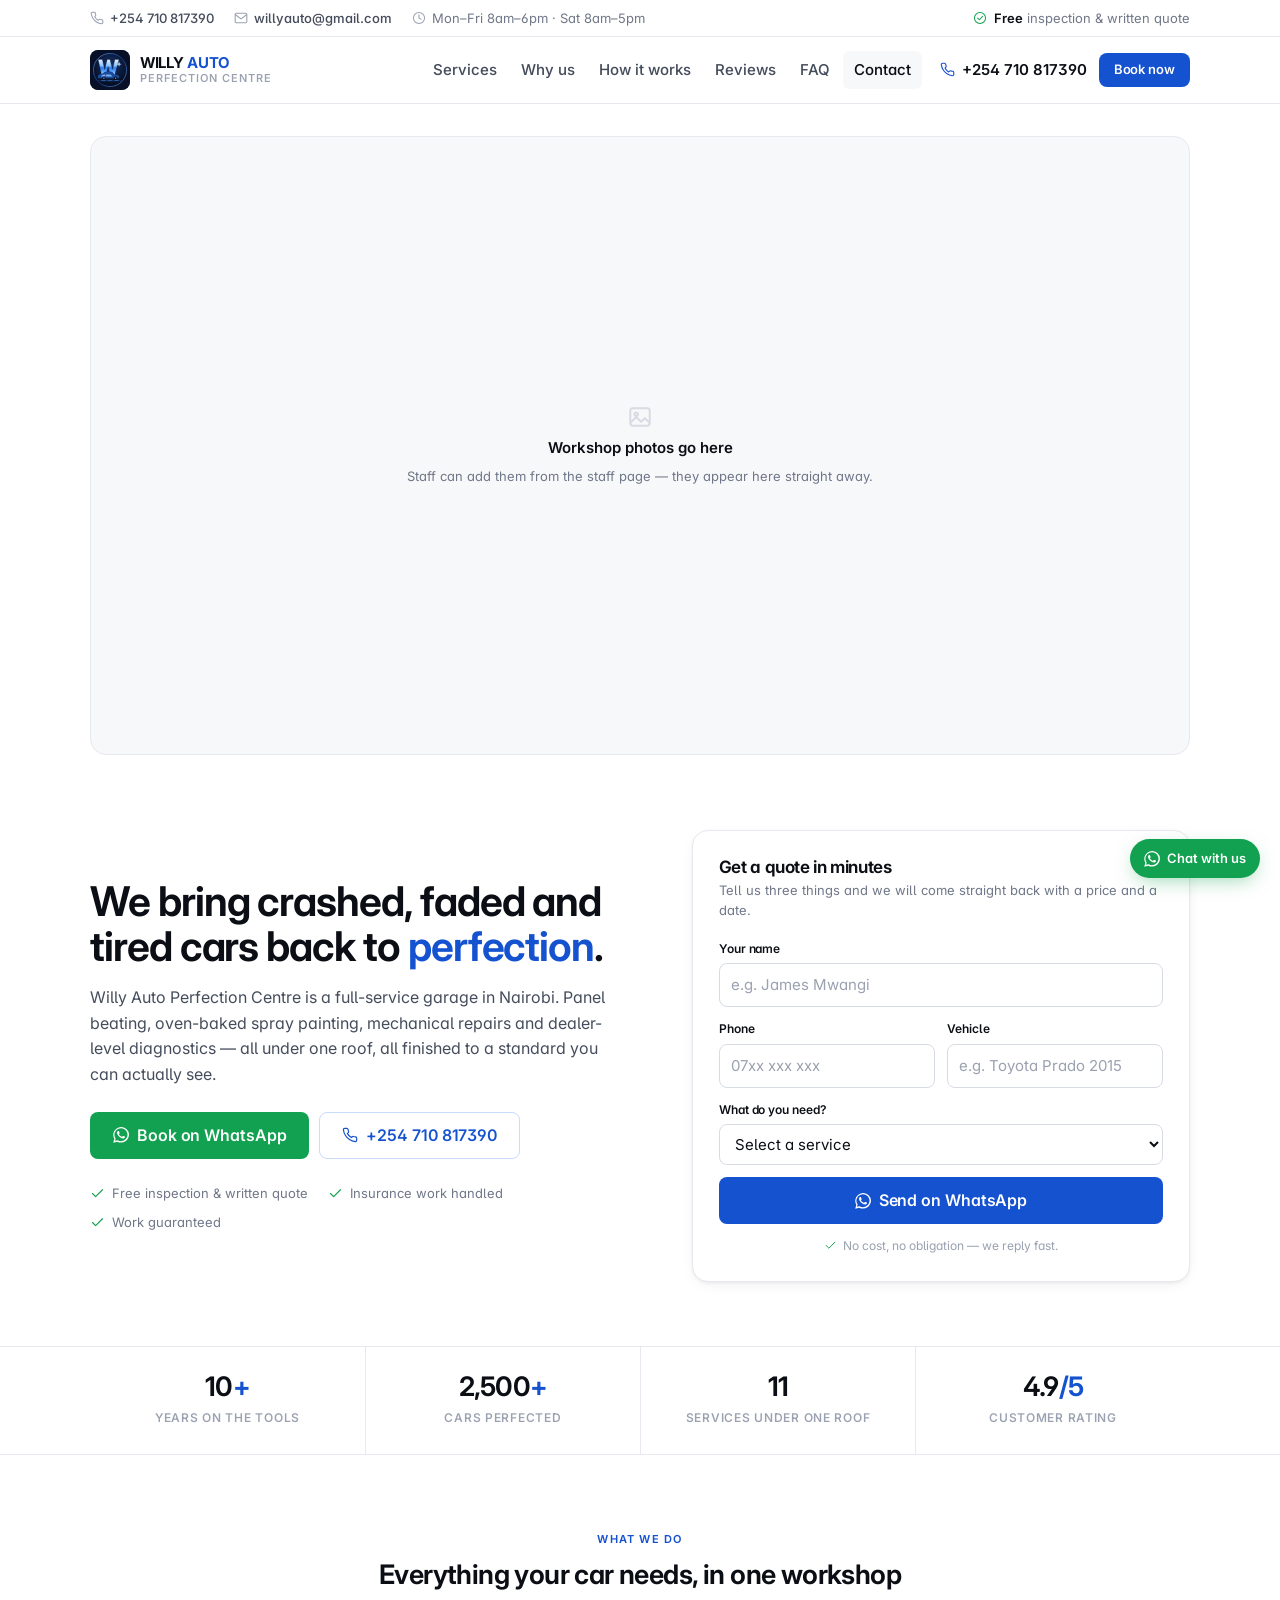
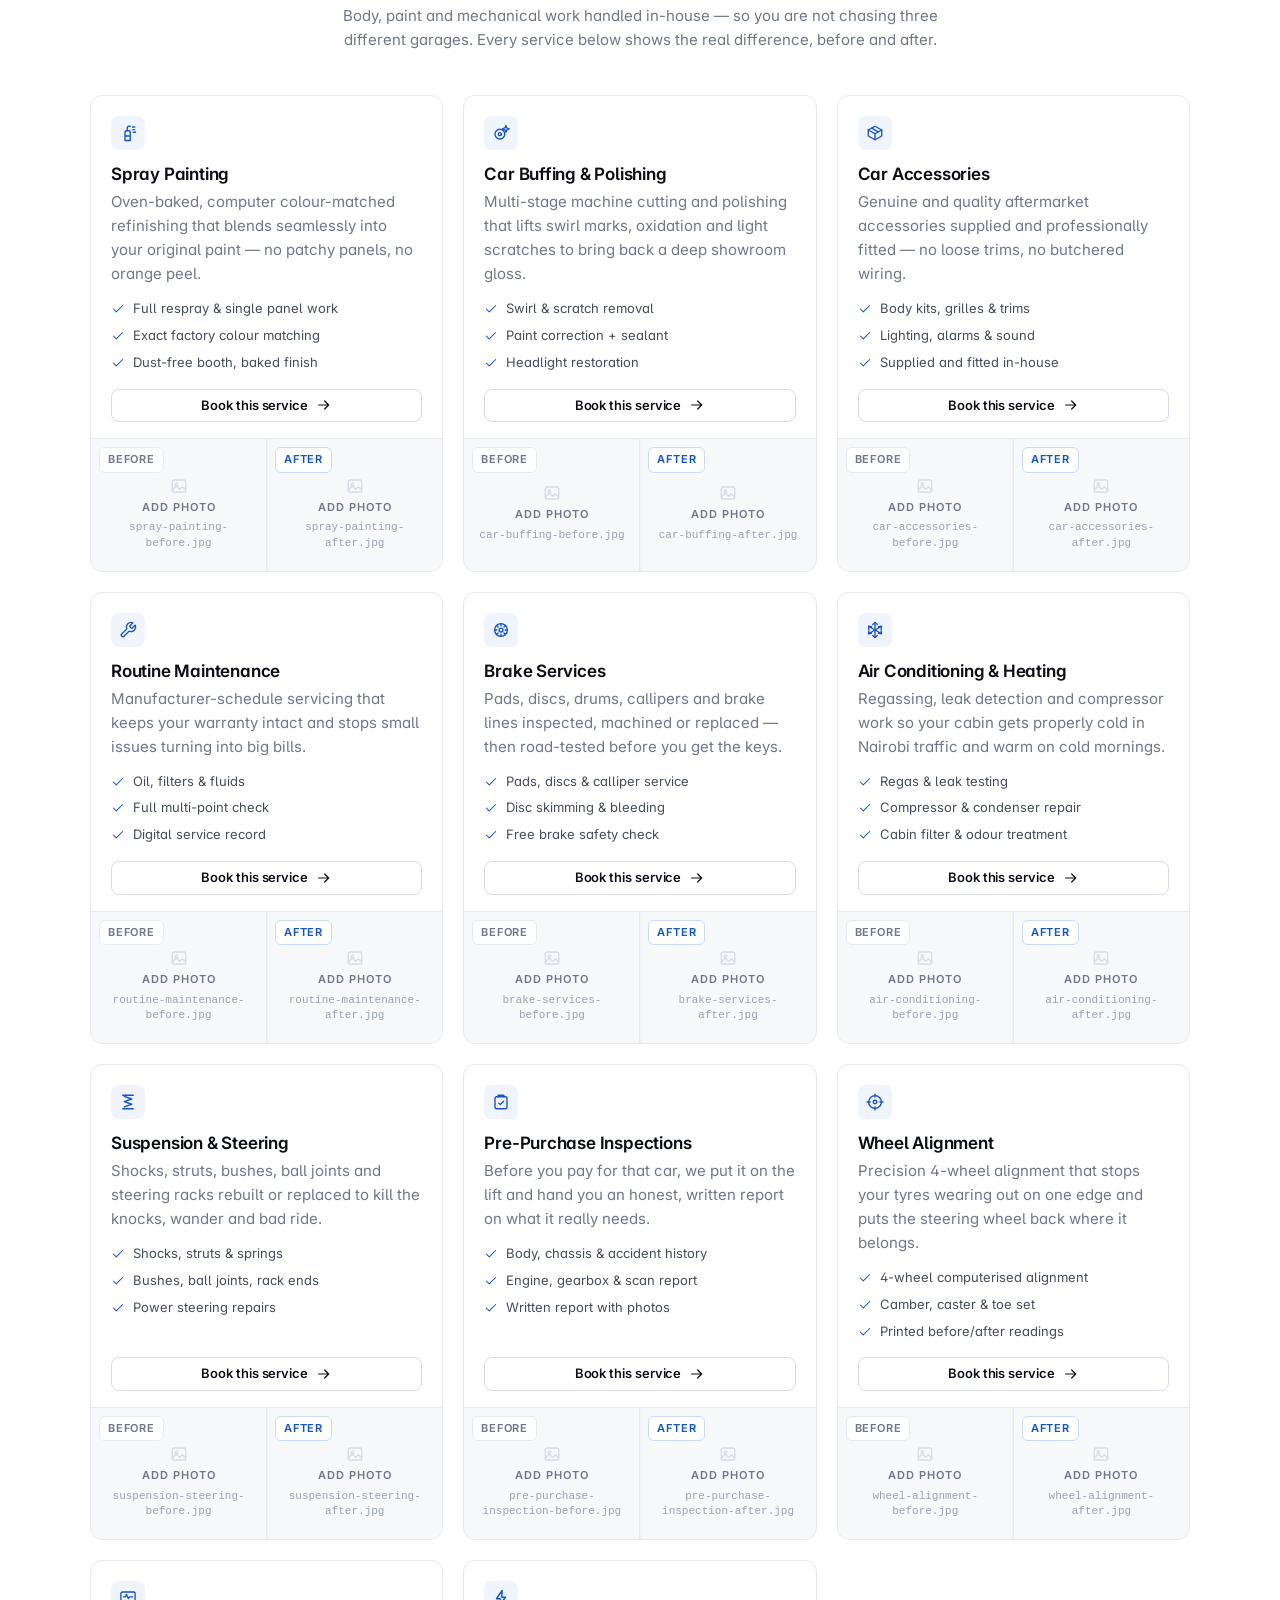
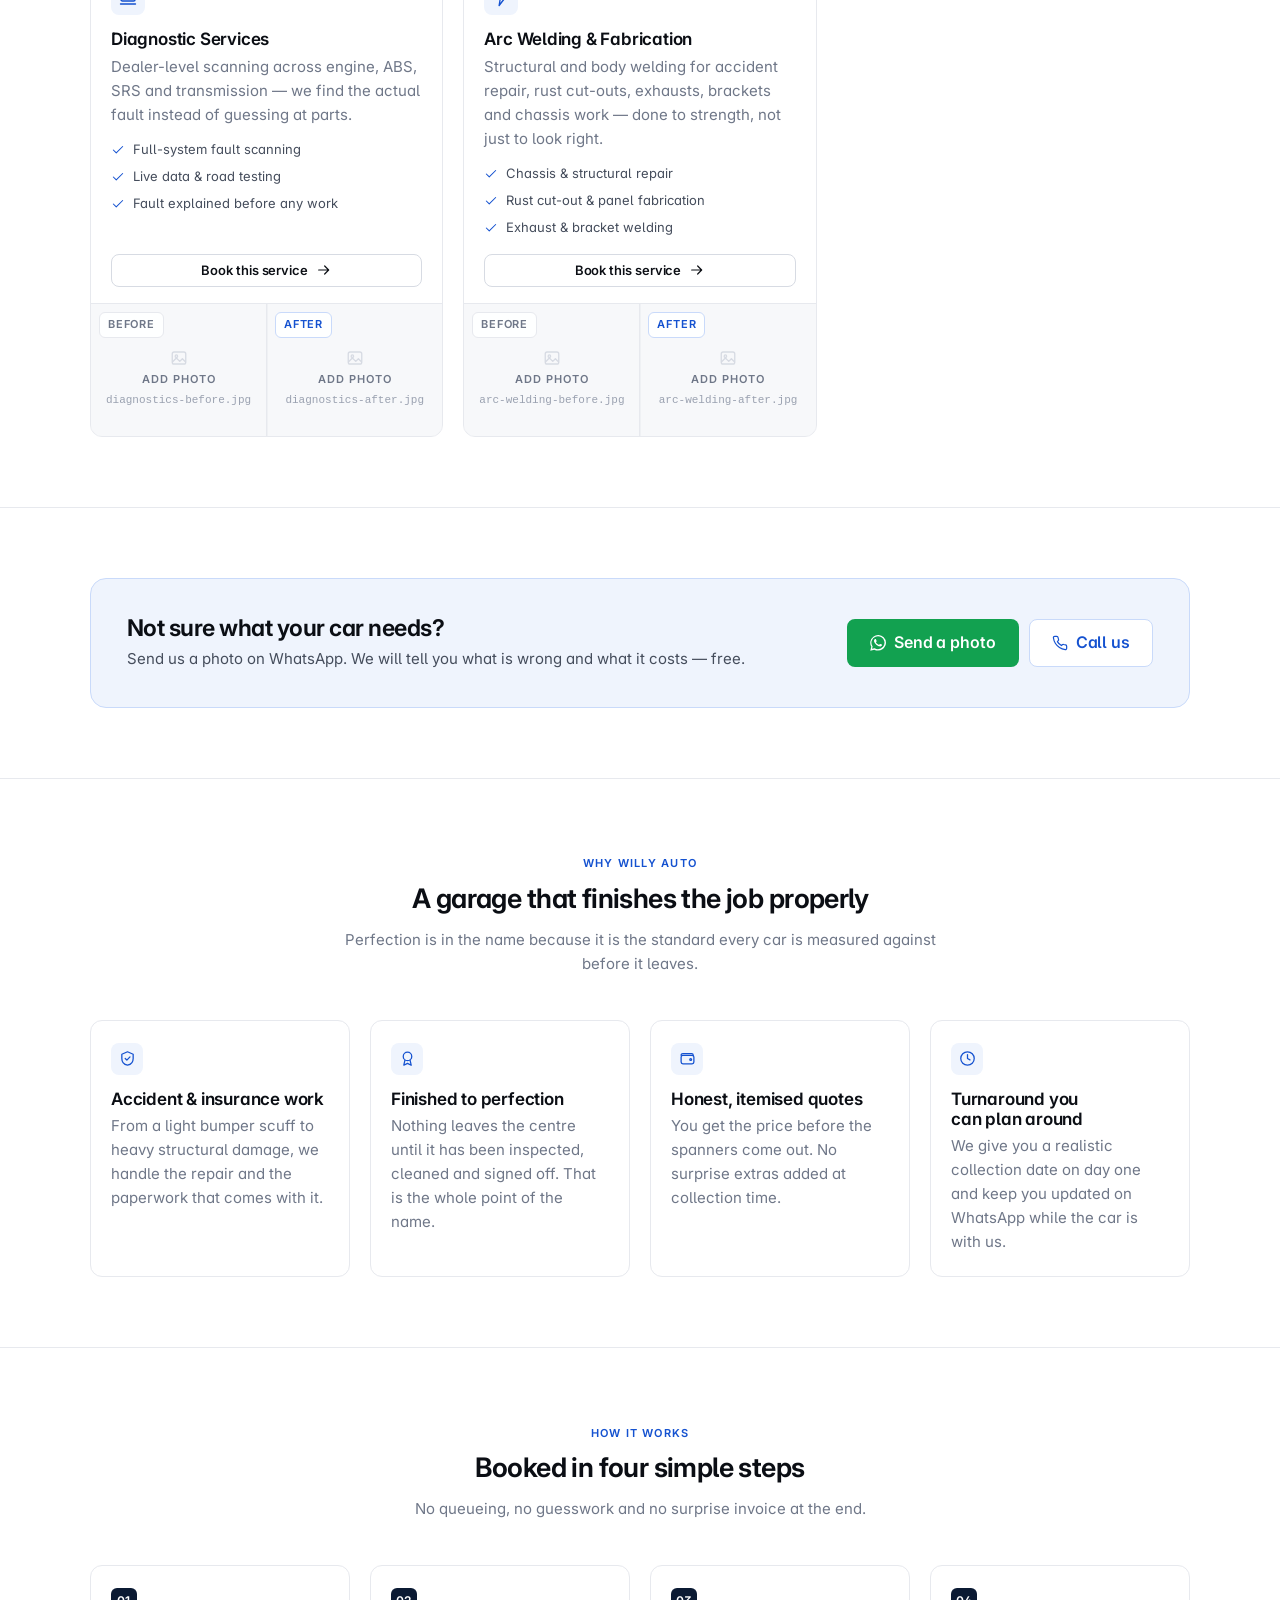
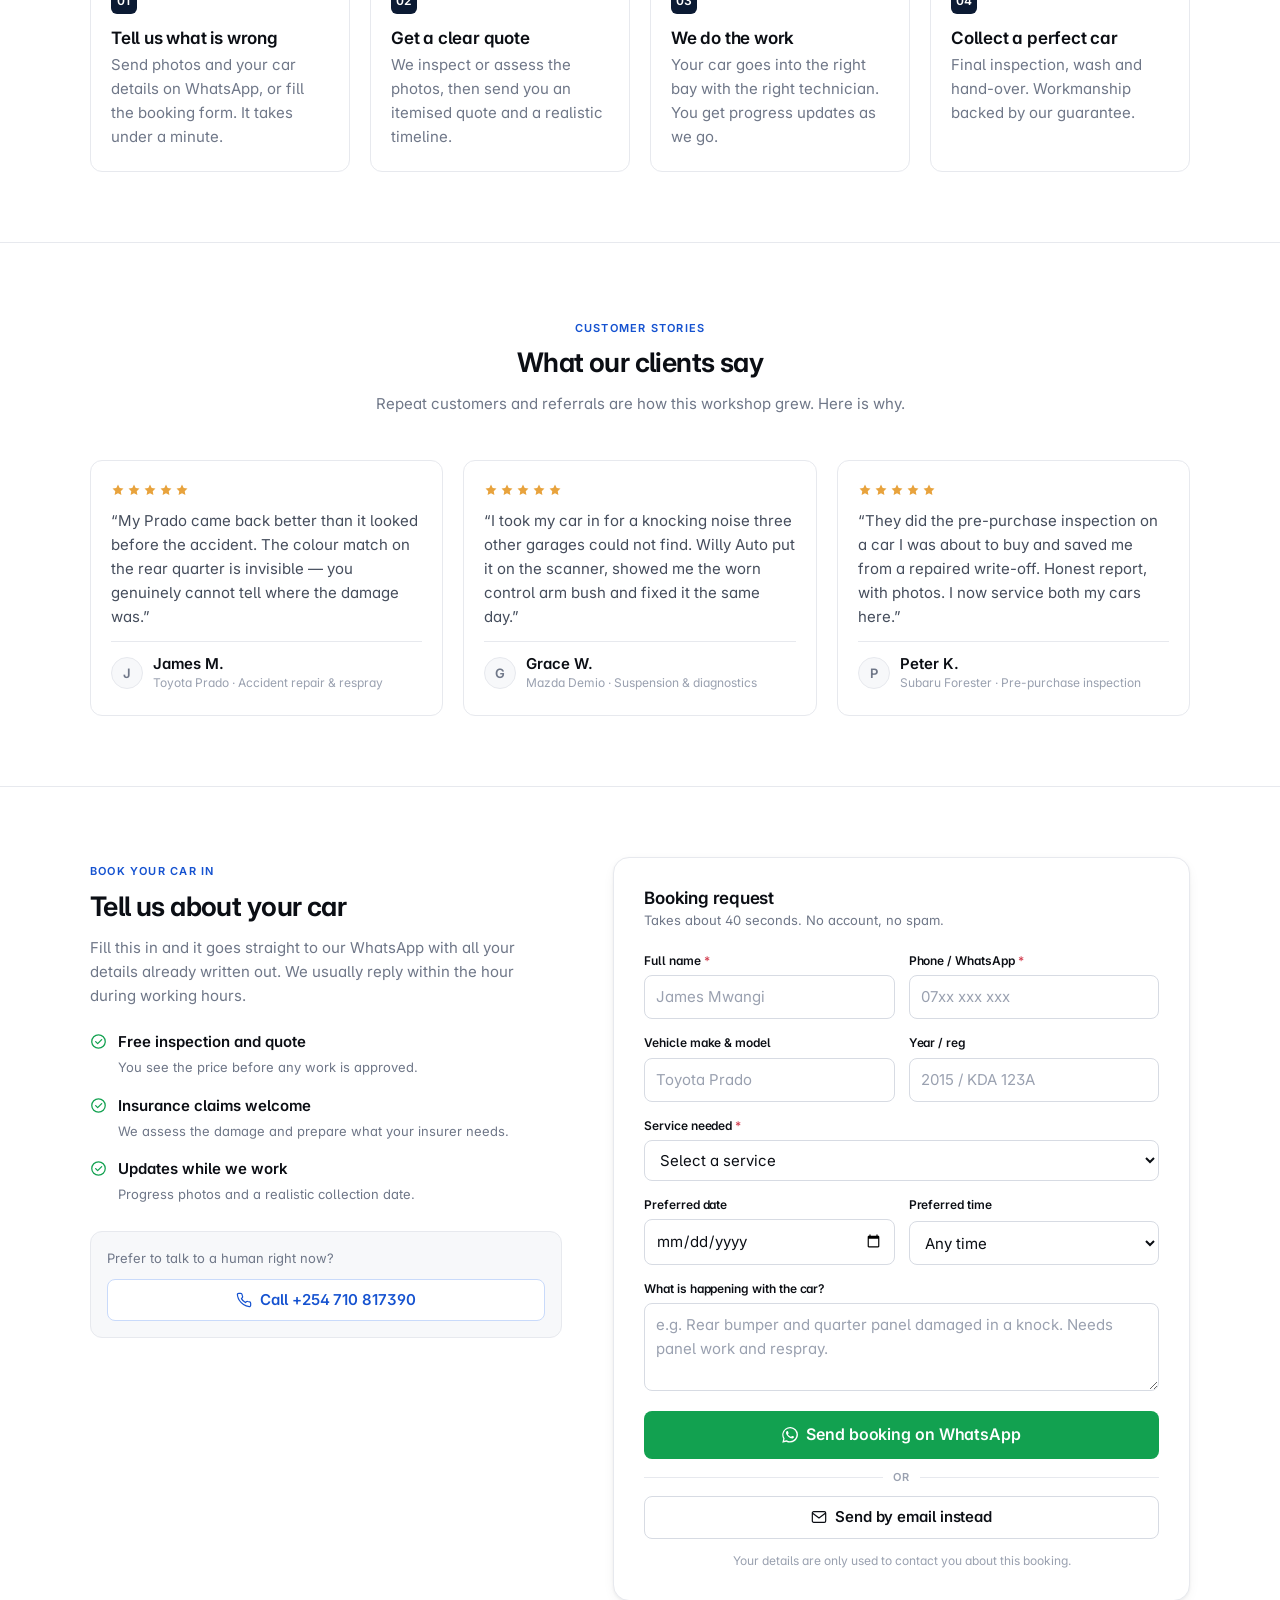
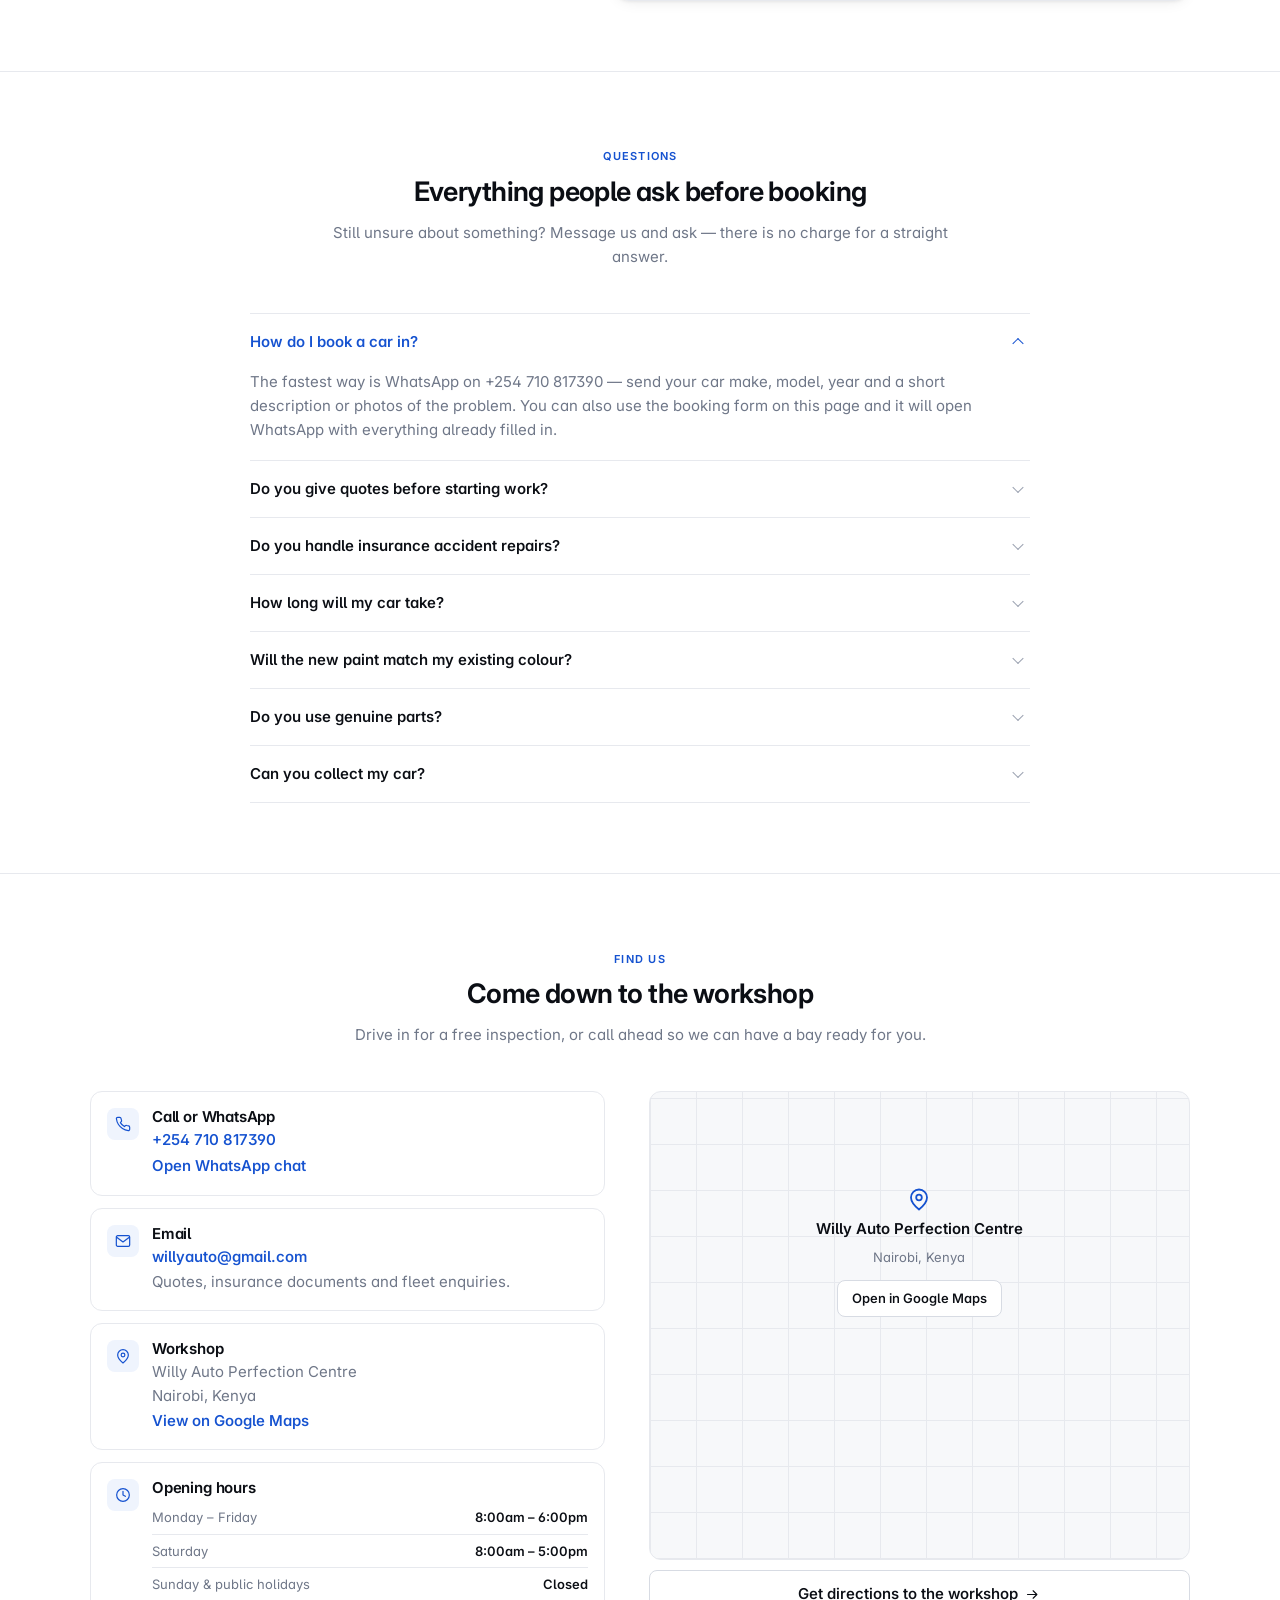
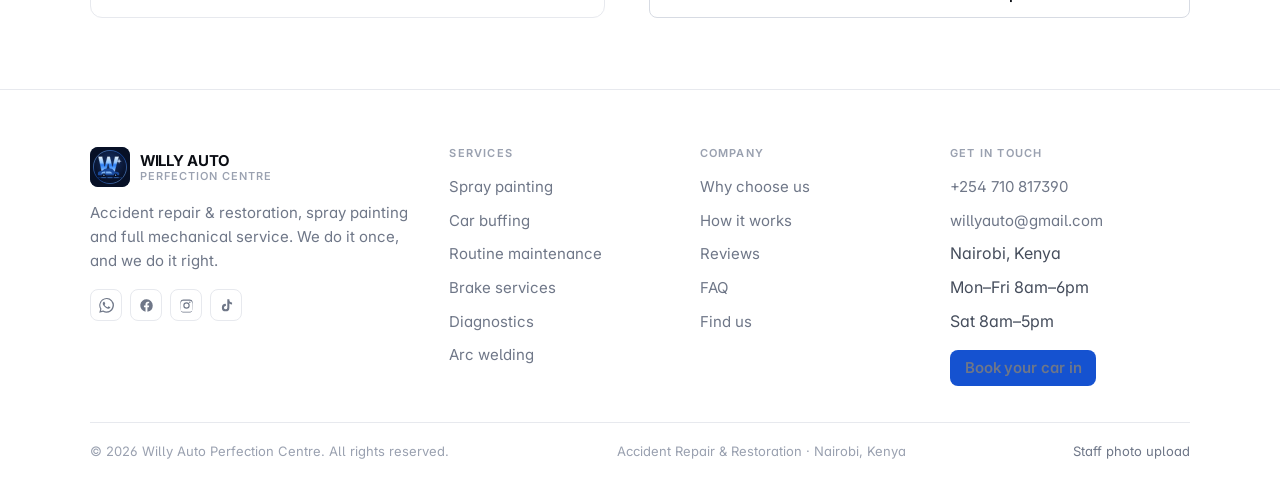
==== commit 3a0f0067: "Point every directions link at the real workshop The workshop card, the map panel and the button und" ====
--- a/index.html
+++ b/index.html
@@ -41,6 +41,7 @@
   "email": "willyauto@gmail.com",
   "address": { "@type": "PostalAddress", "addressLocality": "Nairobi", "addressCountry": "KE" },
   "areaServed": "Nairobi, Kenya",
+  "hasMap": "https://maps.app.goo.gl/1HLa4oh5gYuCqTV26",
   "priceRange": "$$",
   "openingHoursSpecification": [
     { "@type": "OpeningHoursSpecification", "dayOfWeek": ["Monday","Tuesday","Wednesday","Thursday","Friday"], "opens": "08:00", "closes": "18:00" },
@@ -961,6 +962,7 @@
           <div>
             <h3>Workshop</h3>
             <p>Willy Auto Perfection Centre<br>Nairobi, Kenya</p>
+            <a href="https://maps.app.goo.gl/1HLa4oh5gYuCqTV26" target="_blank" rel="noopener">View on Google Maps</a>
           </div>
         </div>
         <div class="contact__item">
@@ -976,17 +978,15 @@
         </div>
       </div>
       <div class="map-wrap">
-        <div class="map">
-          <div class="map__fallback">
+        <a class="map map--card" id="mapPanel" href="https://maps.app.goo.gl/1HLa4oh5gYuCqTV26" target="_blank" rel="noopener">
+          <span class="map__fallback">
             <svg aria-hidden="true"><use href="#i-pin"></use></svg>
             <b>Willy Auto Perfection Centre</b>
             <span>Nairobi, Kenya</span>
-          </div>
-          <iframe title="Map to Willy Auto Perfection Centre" loading="lazy" referrerpolicy="no-referrer-when-downgrade"
-                  src="https://maps.google.com/maps?q=Nairobi%2C%20Kenya&amp;z=12&amp;output=embed"></iframe>
-        </div>
-        <a class="map__link" href="https://www.google.com/maps/search/?api=1&amp;query=Willy+Auto+Perfection+Centre+Nairobi"
-           target="_blank" rel="noopener">
+            <span class="map__open">Open in Google Maps</span>
+          </span>
+        </a>
+        <a class="map__link" href="https://maps.app.goo.gl/1HLa4oh5gYuCqTV26" target="_blank" rel="noopener">
           Get directions to the workshop <svg aria-hidden="true"><use href="#i-arrow-right"></use></svg>
         </a>
       </div>
--- a/assets/css/styles.css
+++ b/assets/css/styles.css
@@ -522,6 +522,24 @@
   position:absolute;inset:0;z-index:0;display:grid;align-content:center;justify-items:center;
   gap:6px;padding:22px;text-align:center;color:var(--muted);font-size:var(--fs-sm);
 }
+/* Shown until a coordinate is configured: a real link to the workshop rather
+   than an embed pinning the wrong place. */
+.map--card{
+  display:block;text-decoration:none;
+  background:
+    repeating-linear-gradient(0deg,var(--line) 0 1px,transparent 1px 46px),
+    repeating-linear-gradient(90deg,var(--line) 0 1px,transparent 1px 46px),
+    var(--wash);
+  transition:border-color .15s var(--ease);
+}
+.map--card:hover{border-color:var(--blue)}
+.map--card .map__fallback{position:relative;inset:auto;min-height:320px}
+.map__open{
+  margin-top:6px;display:inline-flex;align-items:center;gap:6px;
+  padding:7px 14px;border-radius:var(--r-sm);background:#fff;
+  border:1px solid var(--line-2);color:var(--ink);font-weight:560;
+}
+.map--card:hover .map__open{border-color:var(--blue);color:var(--blue)}
 .map__fallback svg{width:24px;height:24px;color:var(--blue);fill:none;stroke:currentColor;stroke-width:1.7}
 .map__fallback b{color:var(--ink);font-size:var(--fs-base);font-weight:600}
 .map__link{
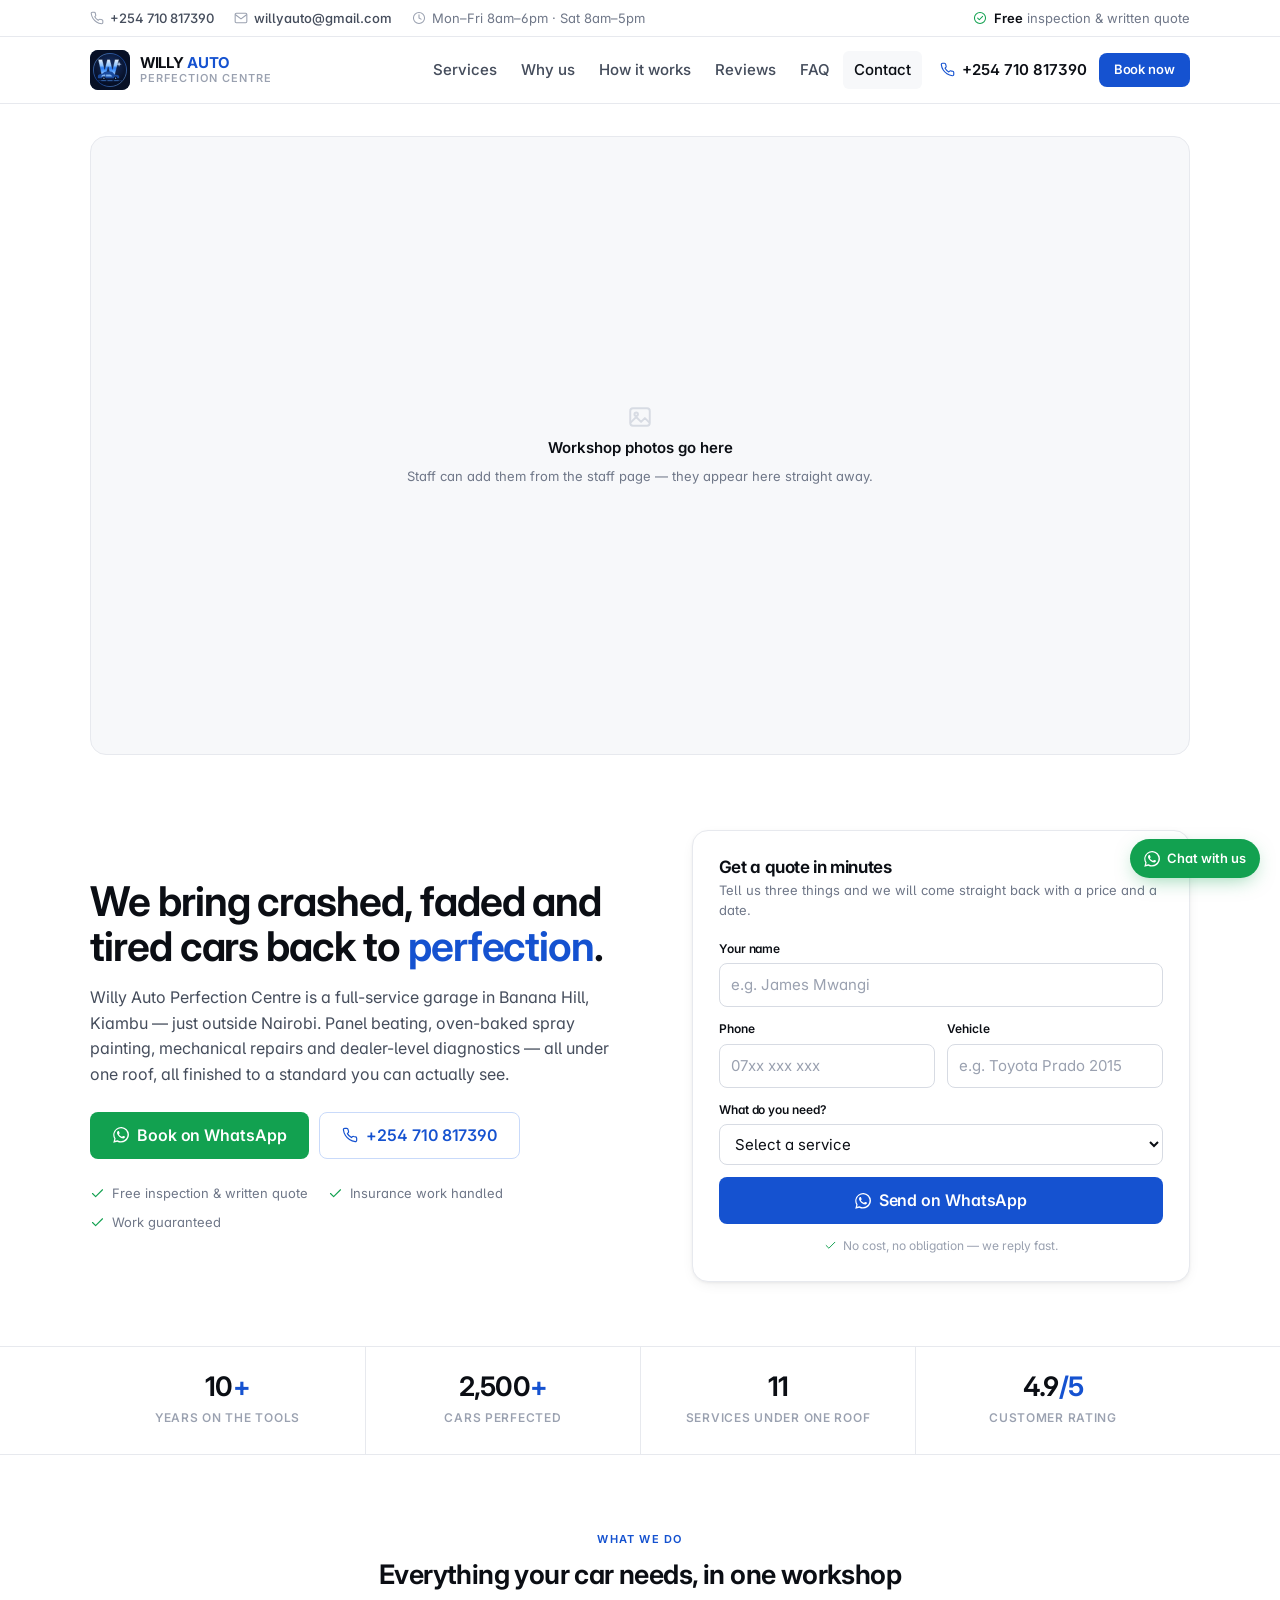
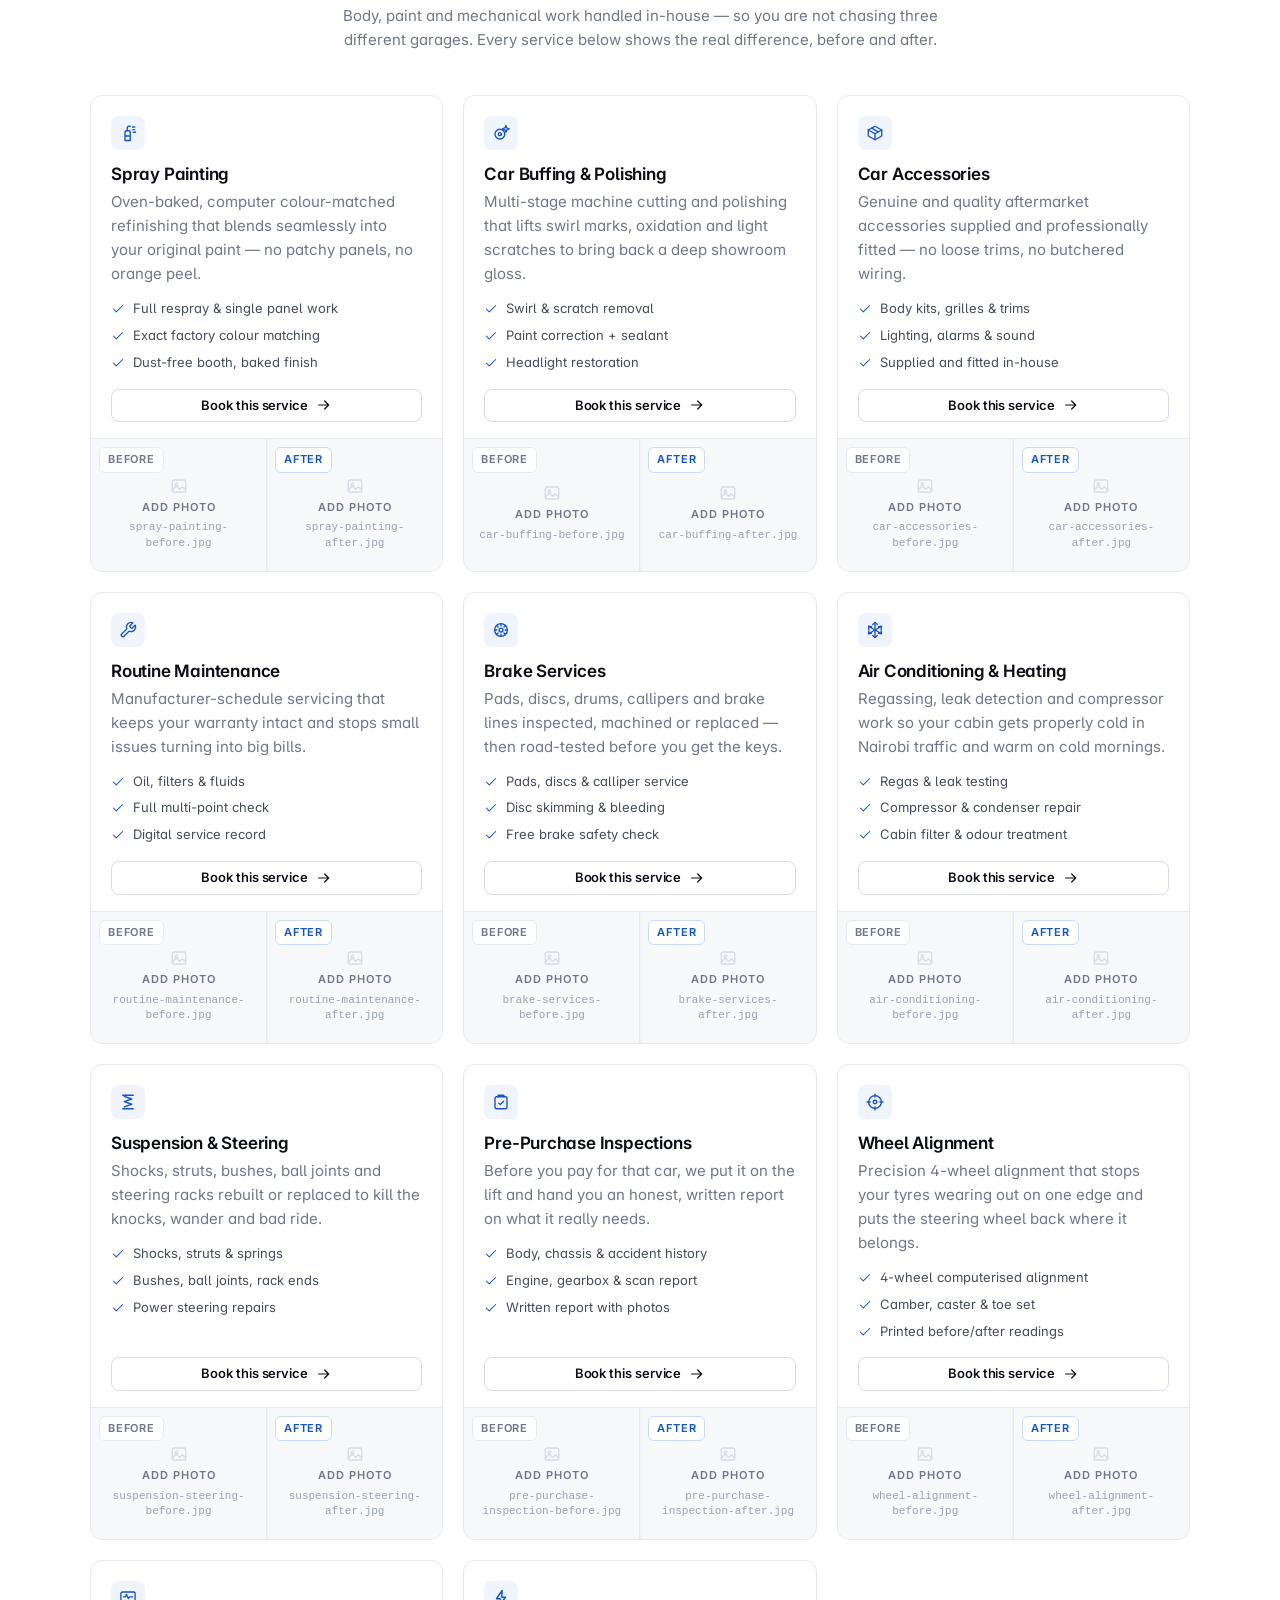
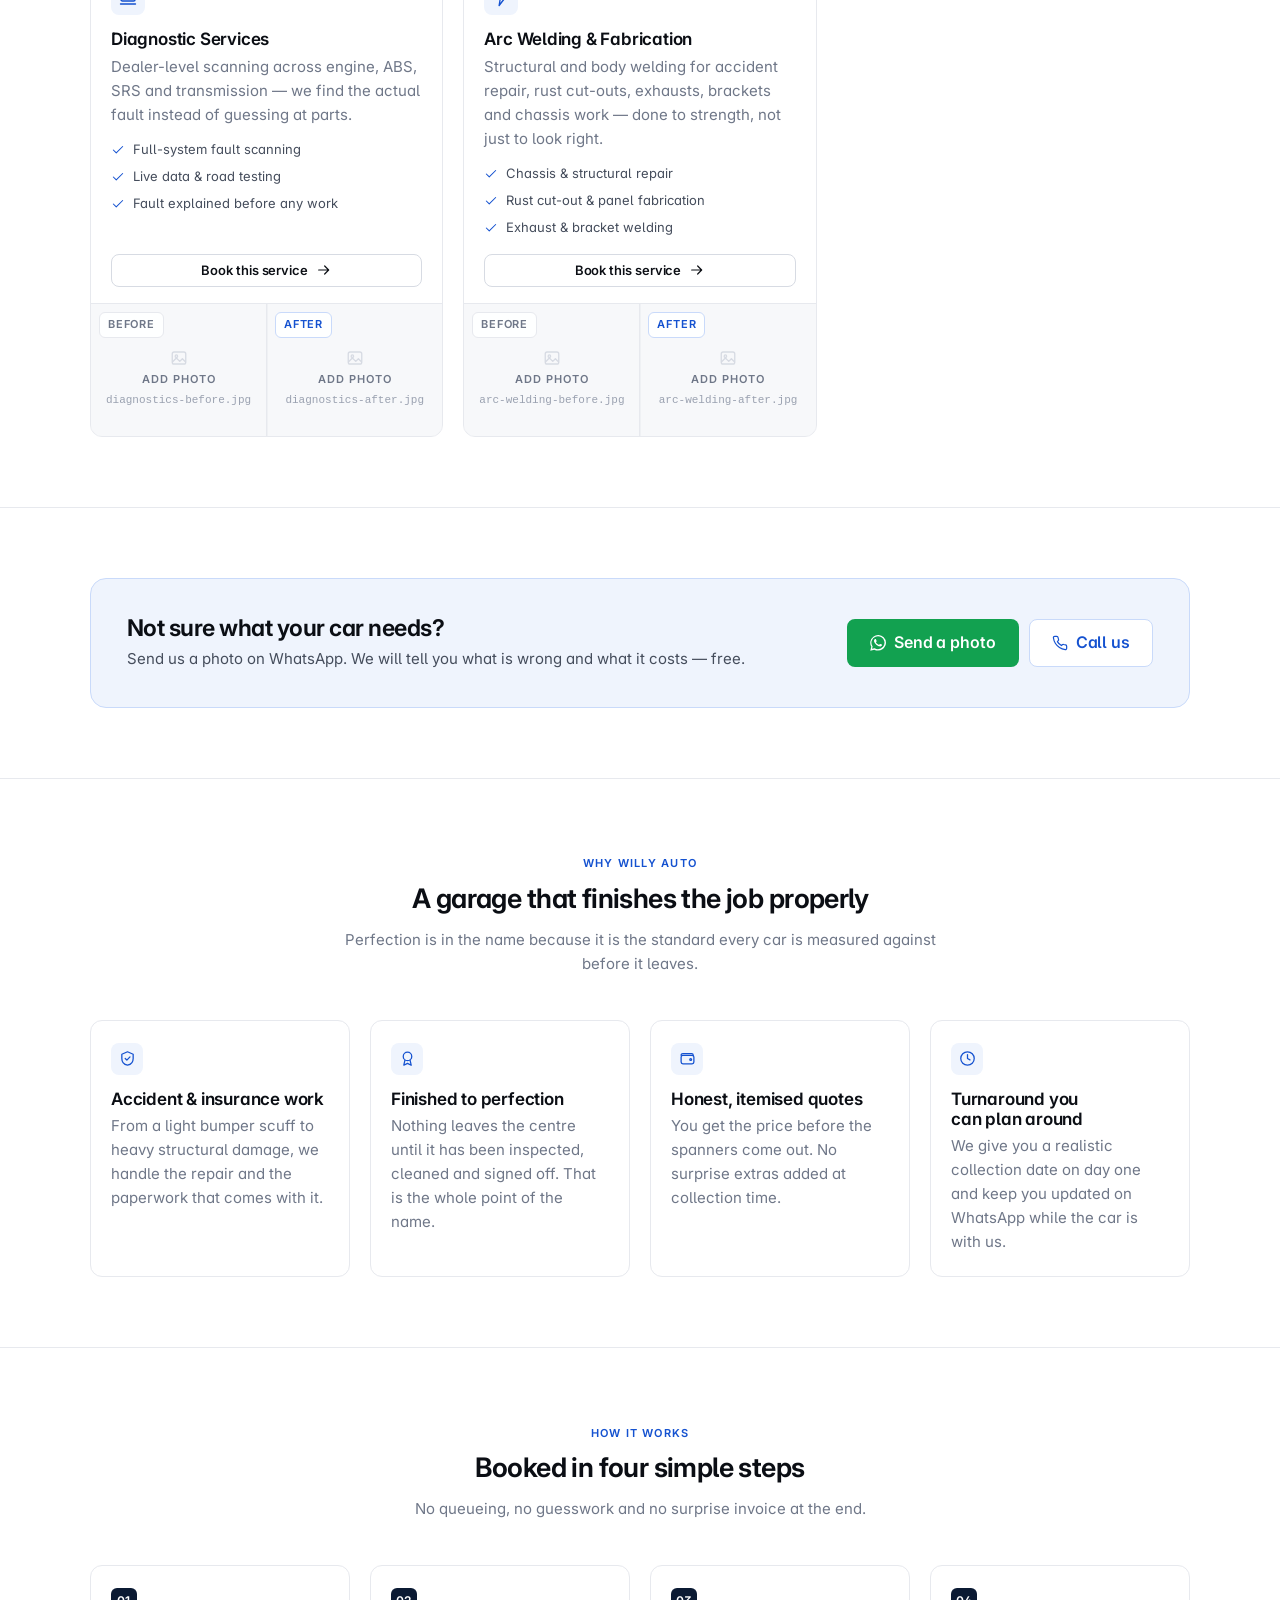
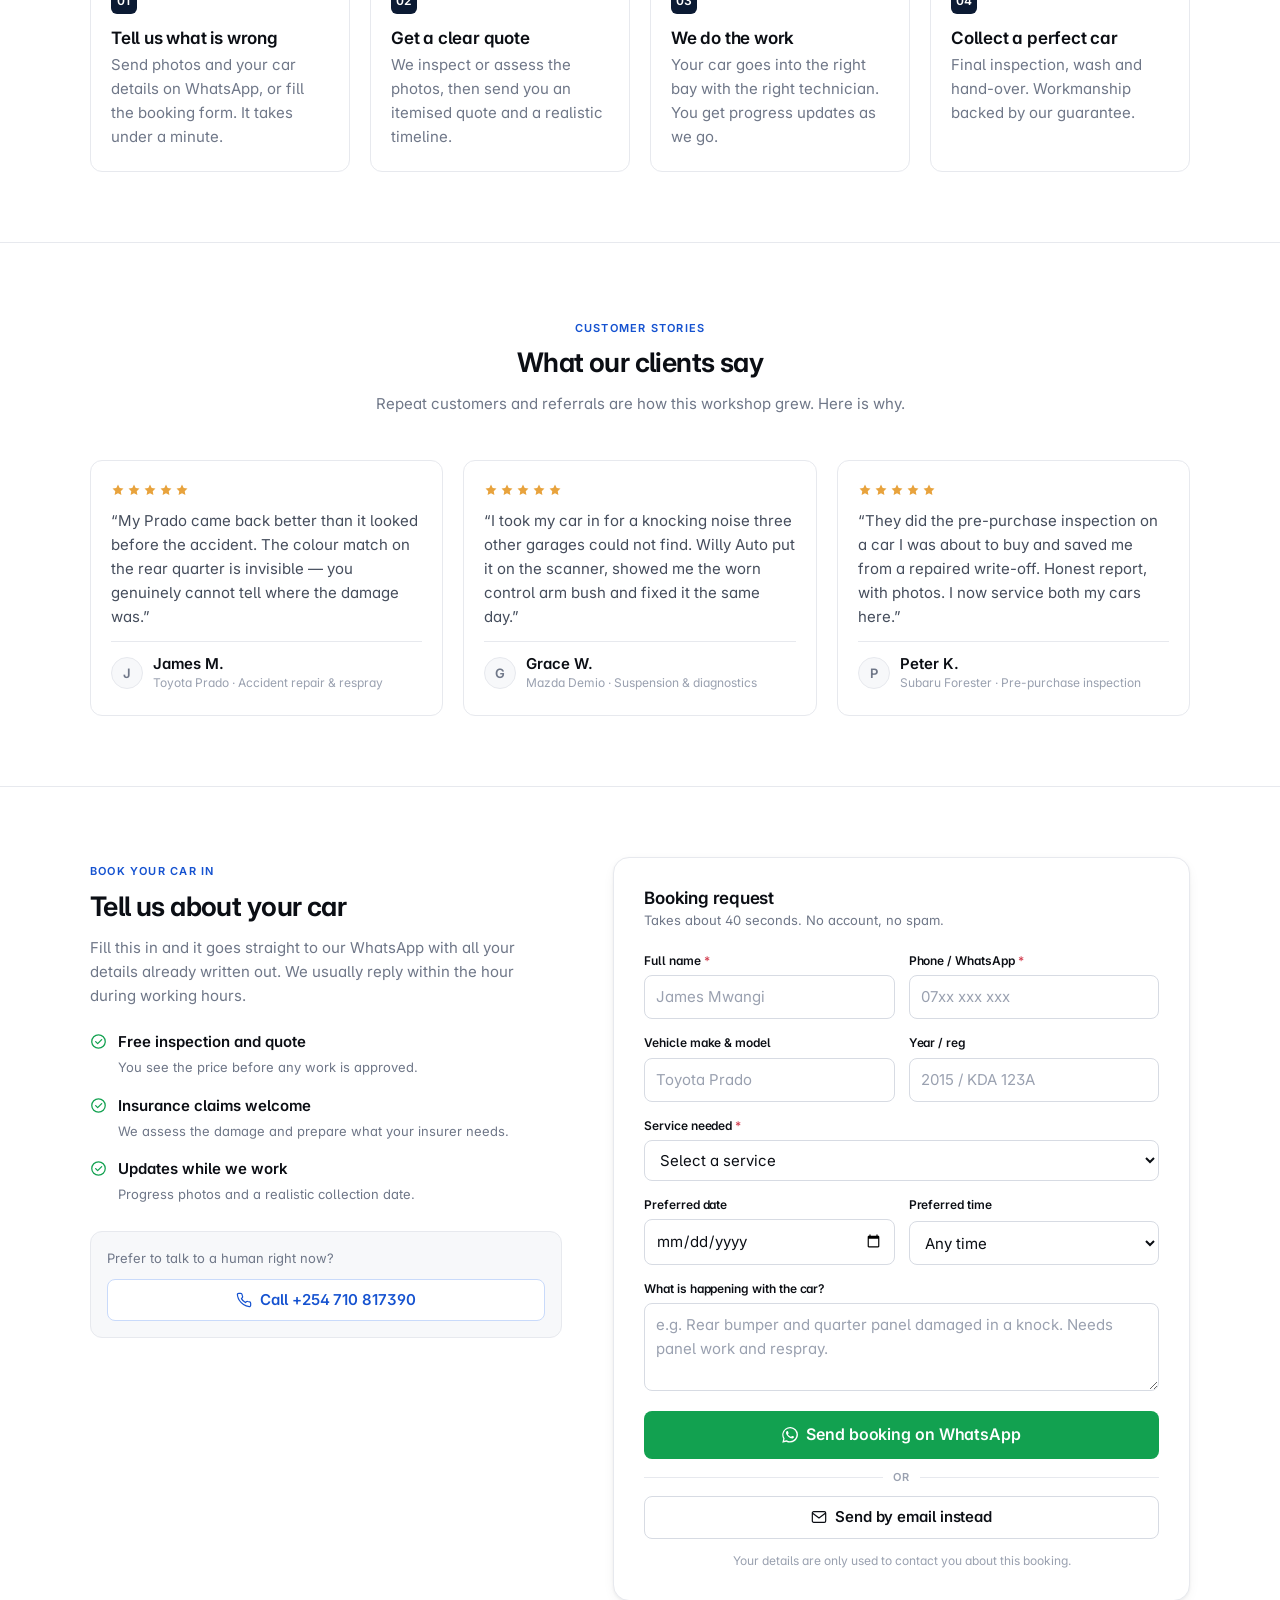
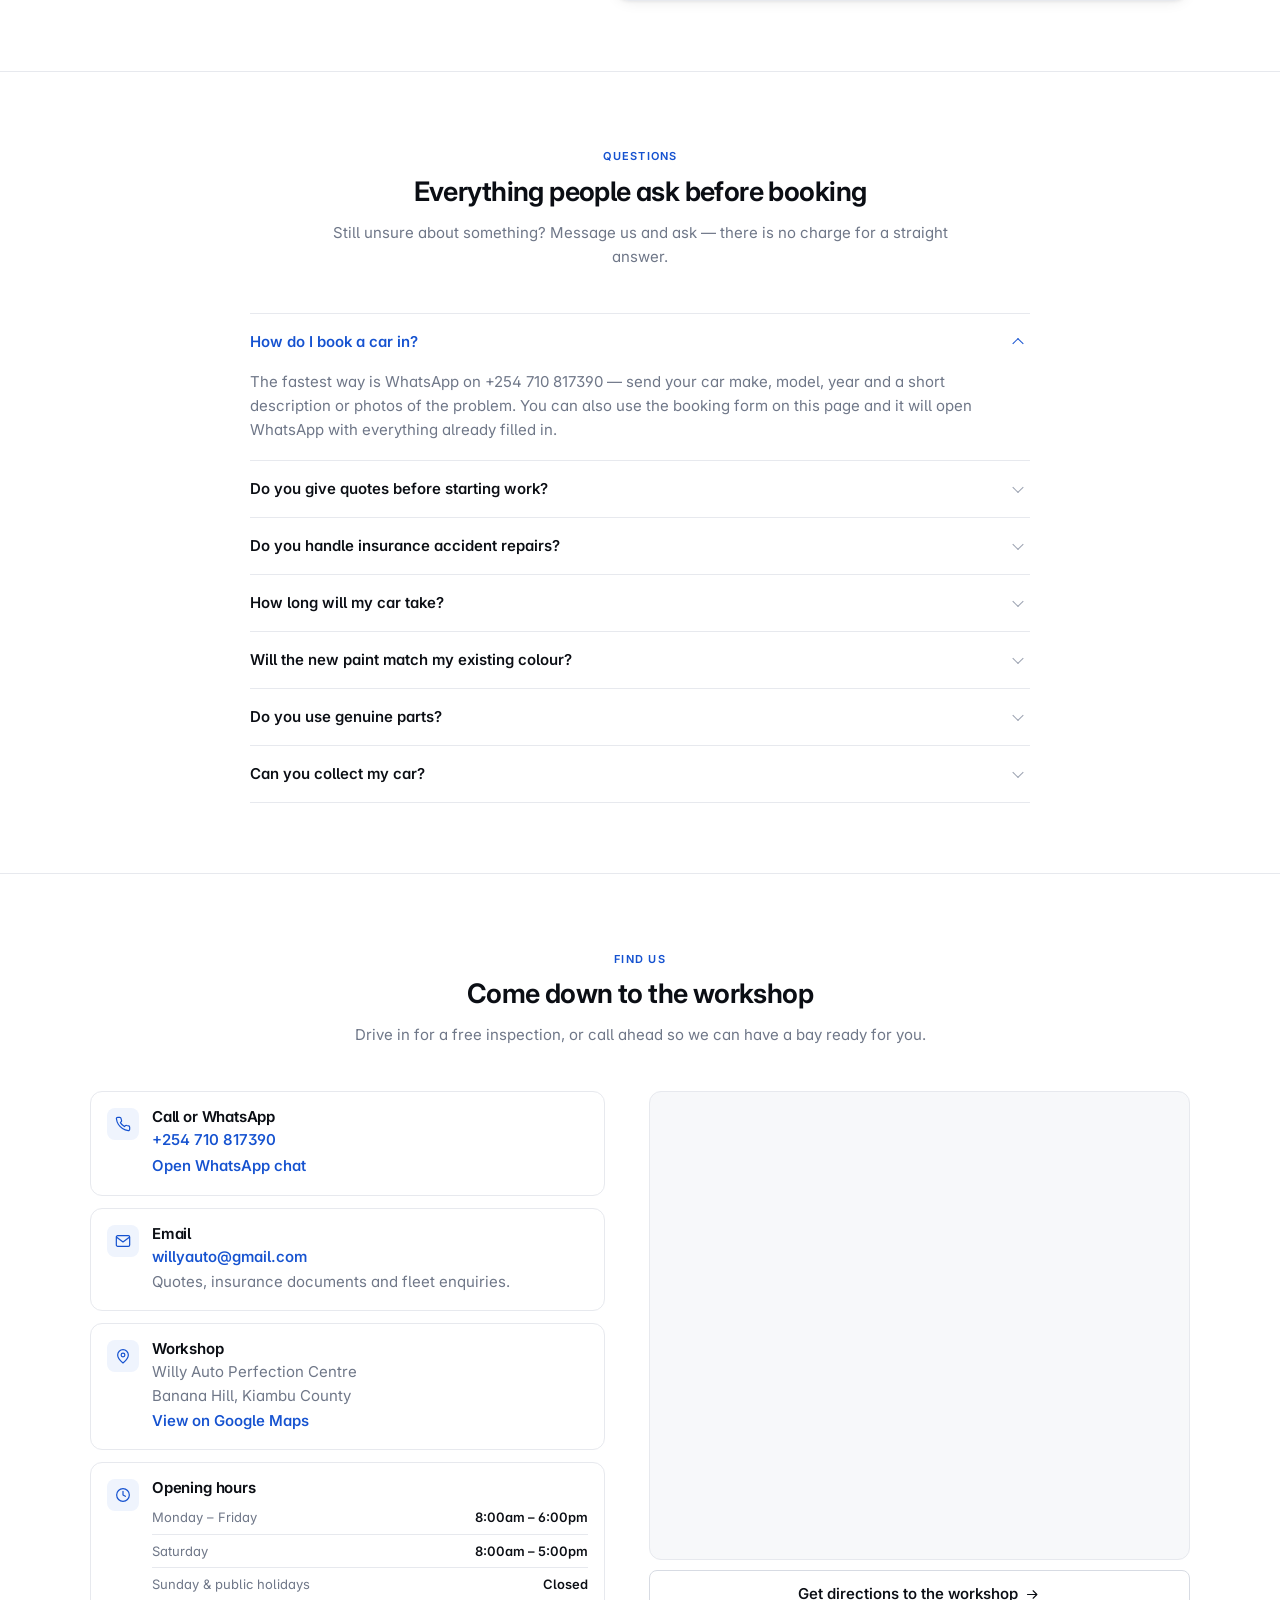
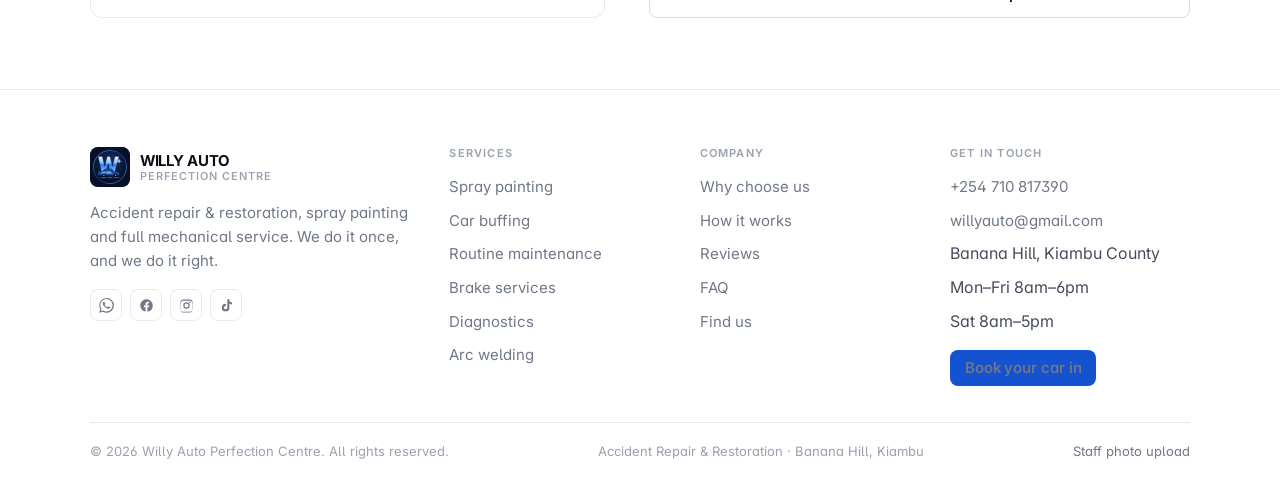
==== commit 75a73fcc: "Pin the map to Banana Hill and correct the locality The embedded map is live, pinned to -1.1830138, " ====
--- a/index.html
+++ b/index.html
@@ -4,7 +4,7 @@
 <meta charset="utf-8">
 <meta name="viewport" content="width=device-width, initial-scale=1, viewport-fit=cover">
 <title>Willy Auto Perfection Centre | Accident Repair, Spray Painting &amp; Car Service</title>
-<meta name="description" content="Willy Auto Perfection Centre &mdash; accident repair and restoration, spray painting, buffing, diagnostics, brakes, suspension, wheel alignment and full car servicing. Book on WhatsApp: +254 710 817390.">
+<meta name="description" content="Willy Auto Perfection Centre &mdash; accident repair and restoration, spray painting, buffing, diagnostics, brakes, suspension, wheel alignment and full car servicing in Banana Hill, Kiambu. Book on WhatsApp: +254 710 817390.">
 <meta name="theme-color" content="#ffffff">
 <link rel="canonical" href="https://willy-auto-garage.onrender.com/">
 <meta property="og:type" content="website">
@@ -39,8 +39,9 @@
   "image": "assets/img/logo.svg",
   "telephone": "+254710817390",
   "email": "willyauto@gmail.com",
-  "address": { "@type": "PostalAddress", "addressLocality": "Nairobi", "addressCountry": "KE" },
-  "areaServed": "Nairobi, Kenya",
+  "address": { "@type": "PostalAddress", "addressLocality": "Banana Hill", "addressRegion": "Kiambu County", "addressCountry": "KE" },
+  "areaServed": ["Banana Hill", "Kiambu County", "Nairobi"],
+  "geo": { "@type": "GeoCoordinates", "latitude": -1.1830138, "longitude": 36.7633311 },
   "hasMap": "https://maps.app.goo.gl/1HLa4oh5gYuCqTV26",
   "priceRange": "$$",
   "openingHoursSpecification": [
@@ -234,7 +235,8 @@
     <div class="hero__copy">
       <h1>We bring crashed, faded and tired cars back to <em>perfection</em>.</h1>
       <p class="hero__lead">
-        Willy Auto Perfection Centre is a full-service garage in Nairobi. Panel beating, oven-baked spray
+        Willy Auto Perfection Centre is a full-service garage in Banana Hill, Kiambu &mdash; just outside
+        Nairobi. Panel beating, oven-baked spray
         painting, mechanical repairs and dealer-level diagnostics &mdash; all under one roof, all finished to a
         standard you can actually see.
       </p>
@@ -961,7 +963,7 @@
           <span class="contact__icon"><svg aria-hidden="true"><use href="#i-pin"></use></svg></span>
           <div>
             <h3>Workshop</h3>
-            <p>Willy Auto Perfection Centre<br>Nairobi, Kenya</p>
+            <p>Willy Auto Perfection Centre<br>Banana Hill, Kiambu County</p>
             <a href="https://maps.app.goo.gl/1HLa4oh5gYuCqTV26" target="_blank" rel="noopener">View on Google Maps</a>
           </div>
         </div>
@@ -982,7 +984,7 @@
           <span class="map__fallback">
             <svg aria-hidden="true"><use href="#i-pin"></use></svg>
             <b>Willy Auto Perfection Centre</b>
-            <span>Nairobi, Kenya</span>
+            <span>Banana Hill, Kiambu County</span>
             <span class="map__open">Open in Google Maps</span>
           </span>
         </a>
@@ -1043,7 +1045,7 @@
         <ul class="footer__links">
           <li><a href="tel:+254710817390">+254 710 817390</a></li>
           <li><a href="mailto:willyauto@gmail.com">willyauto@gmail.com</a></li>
-          <li>Nairobi, Kenya</li>
+          <li>Banana Hill, Kiambu County</li>
           <li>Mon&ndash;Fri 8am&ndash;6pm</li>
           <li>Sat 8am&ndash;5pm</li>
         </ul>
@@ -1052,7 +1054,7 @@
     </div>
     <div class="footer__bottom">
       <span>&copy; <span id="year">2026</span> Willy Auto Perfection Centre. All rights reserved.</span>
-      <span>Accident Repair &amp; Restoration &middot; Nairobi, Kenya</span>
+      <span>Accident Repair &amp; Restoration &middot; Banana Hill, Kiambu</span>
       <a class="staff-link" href="staff.html">Staff photo upload</a>
     </div>
   </div>
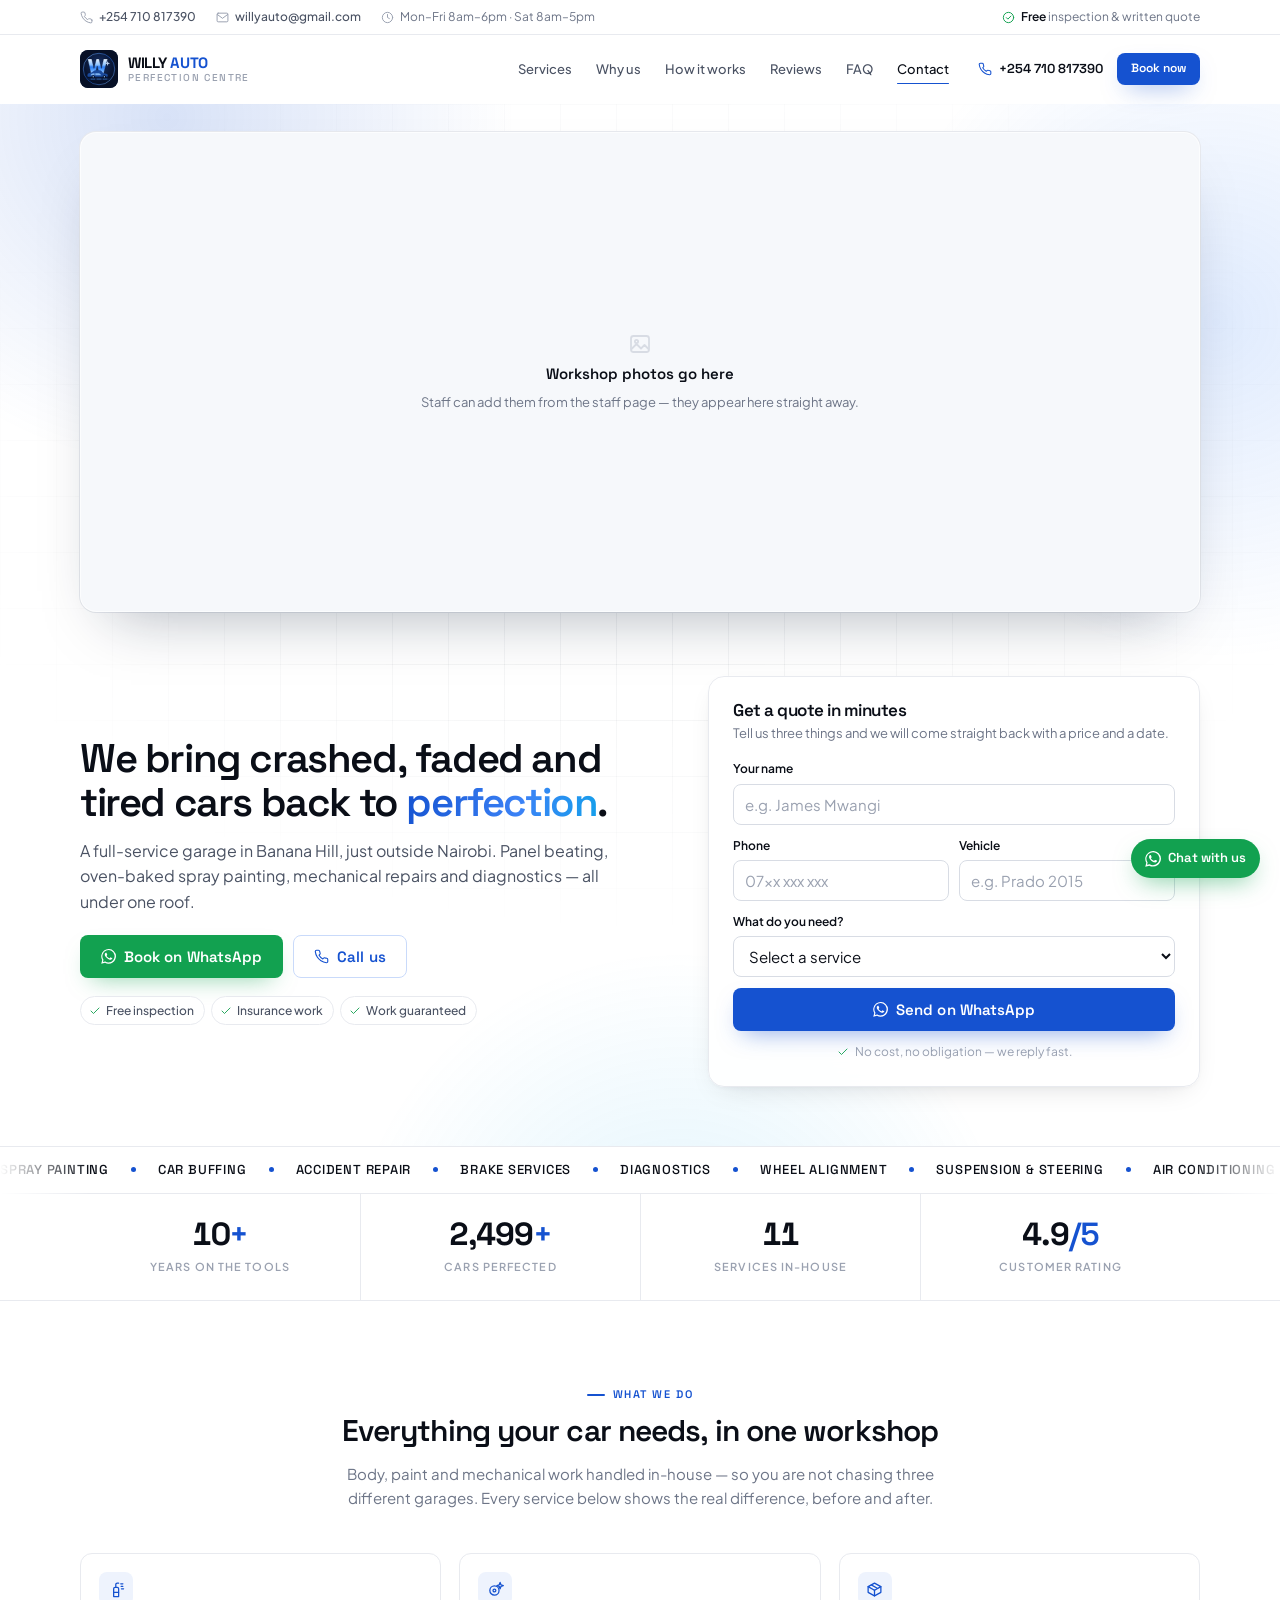
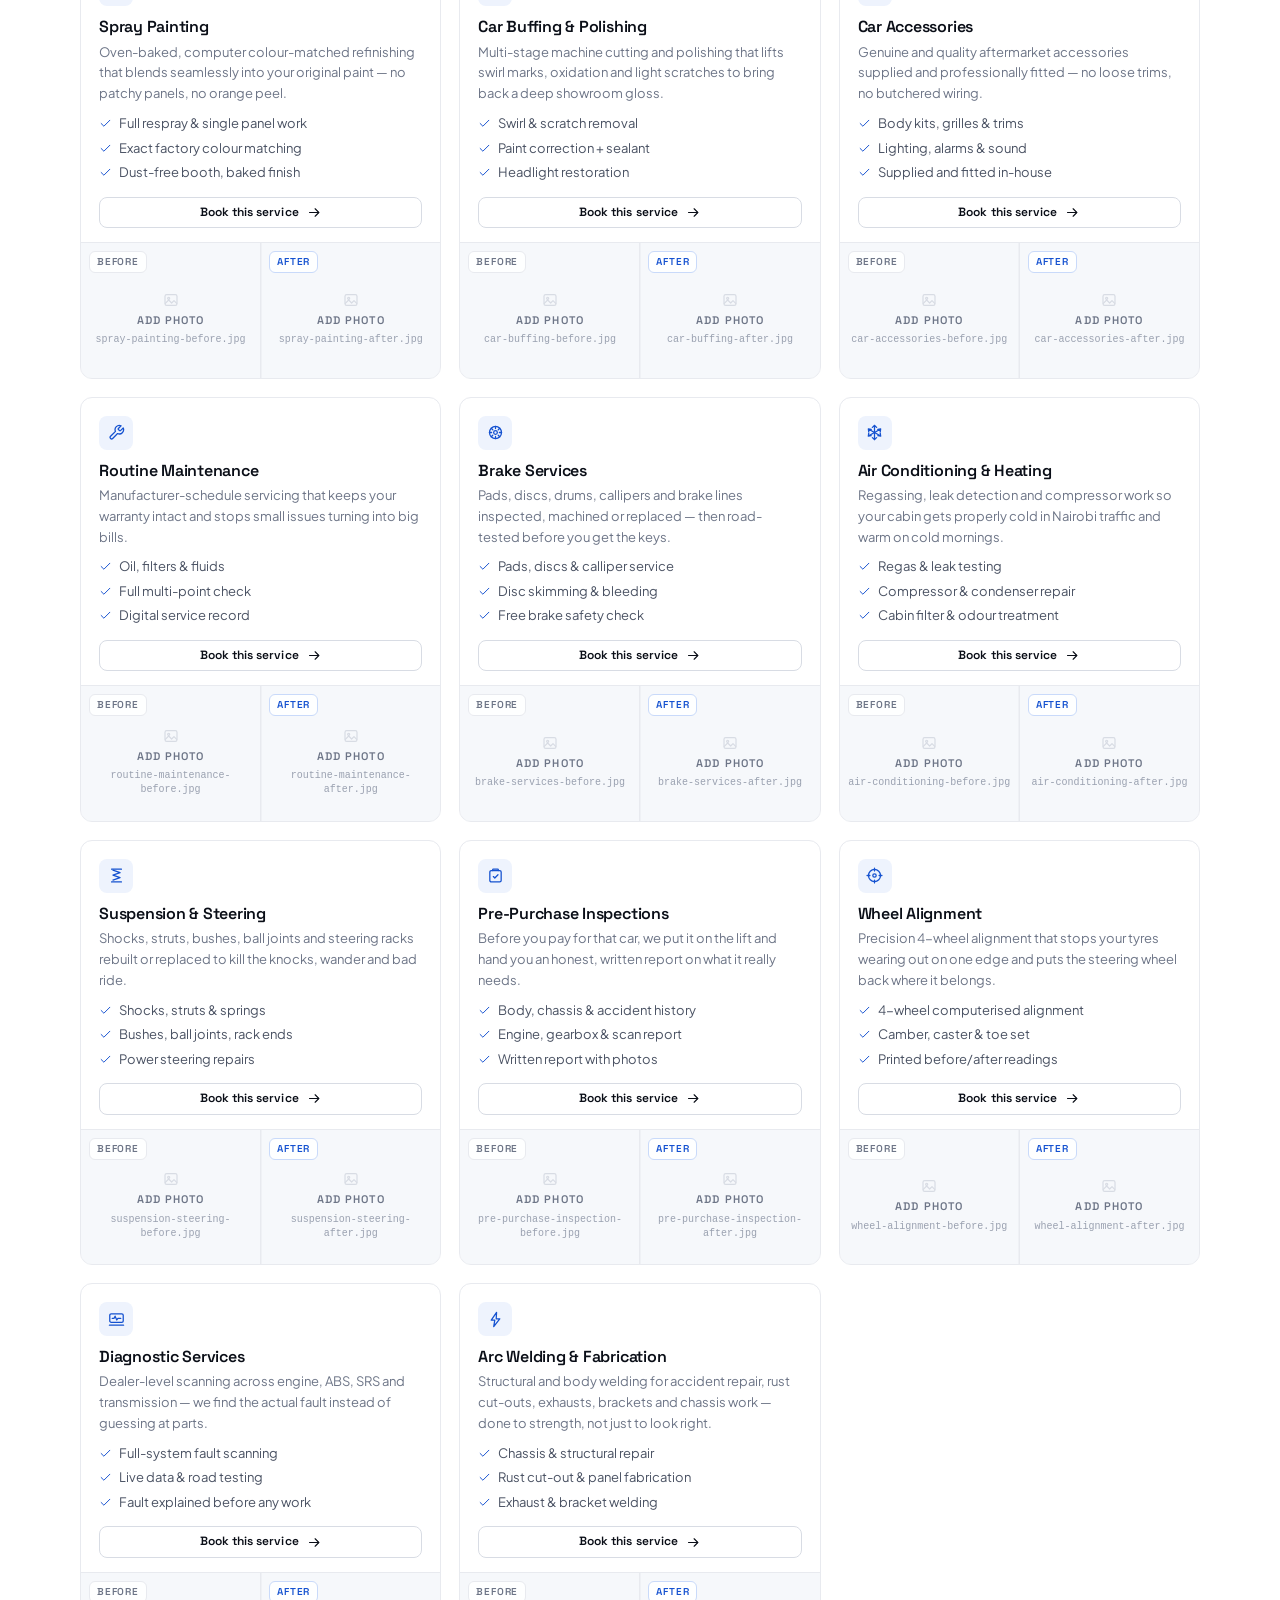
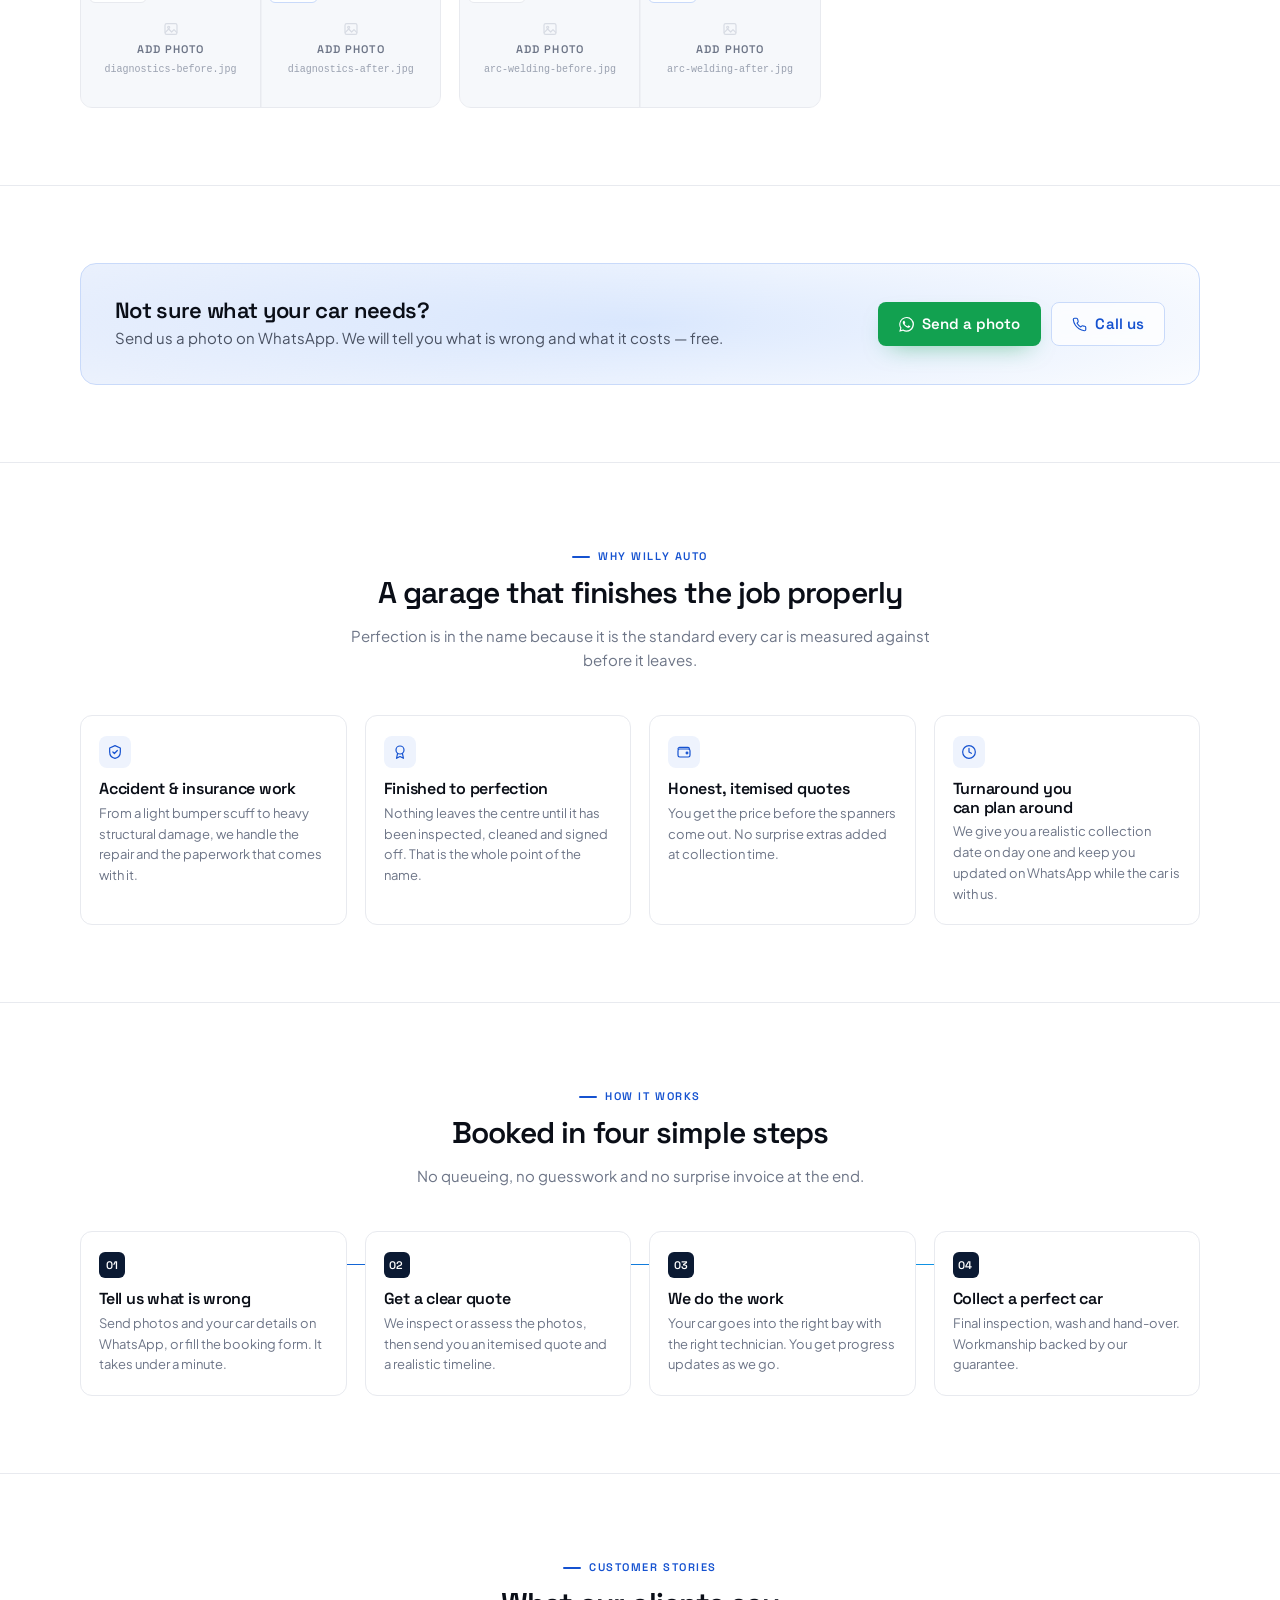
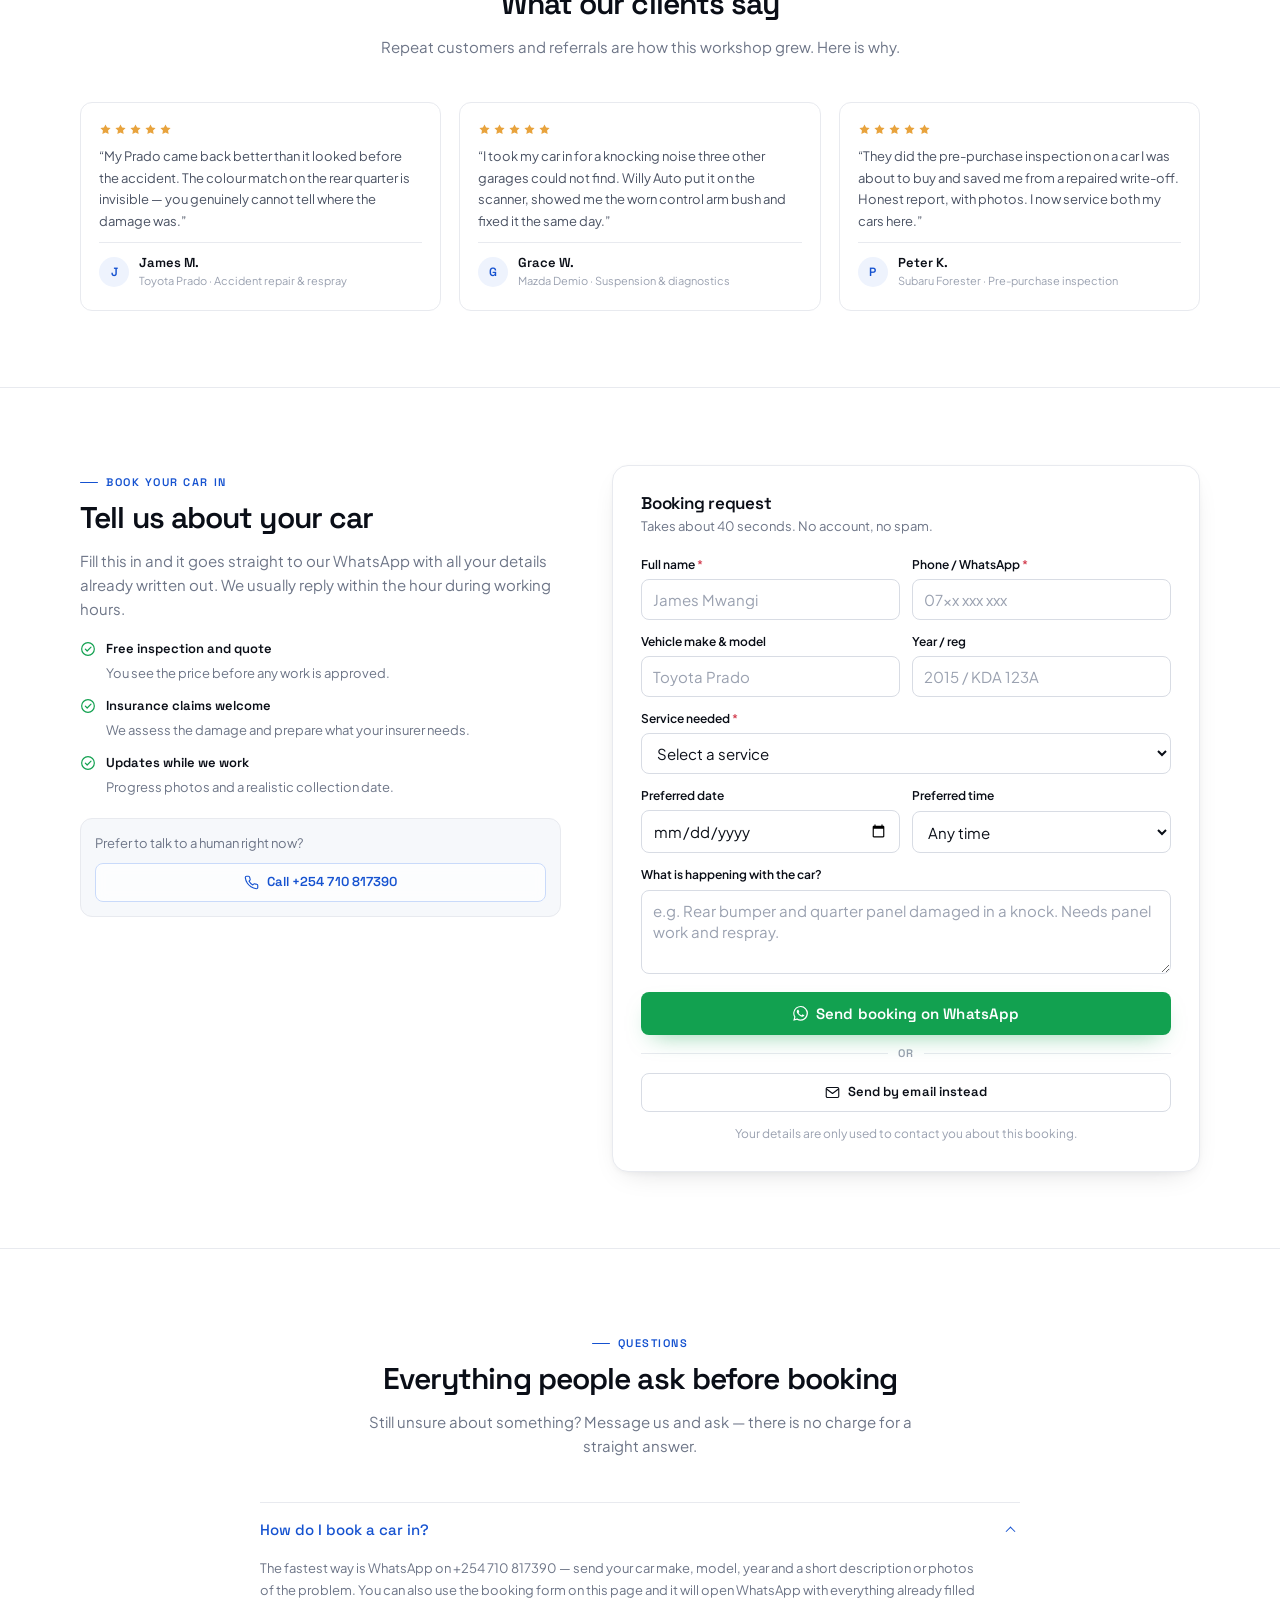
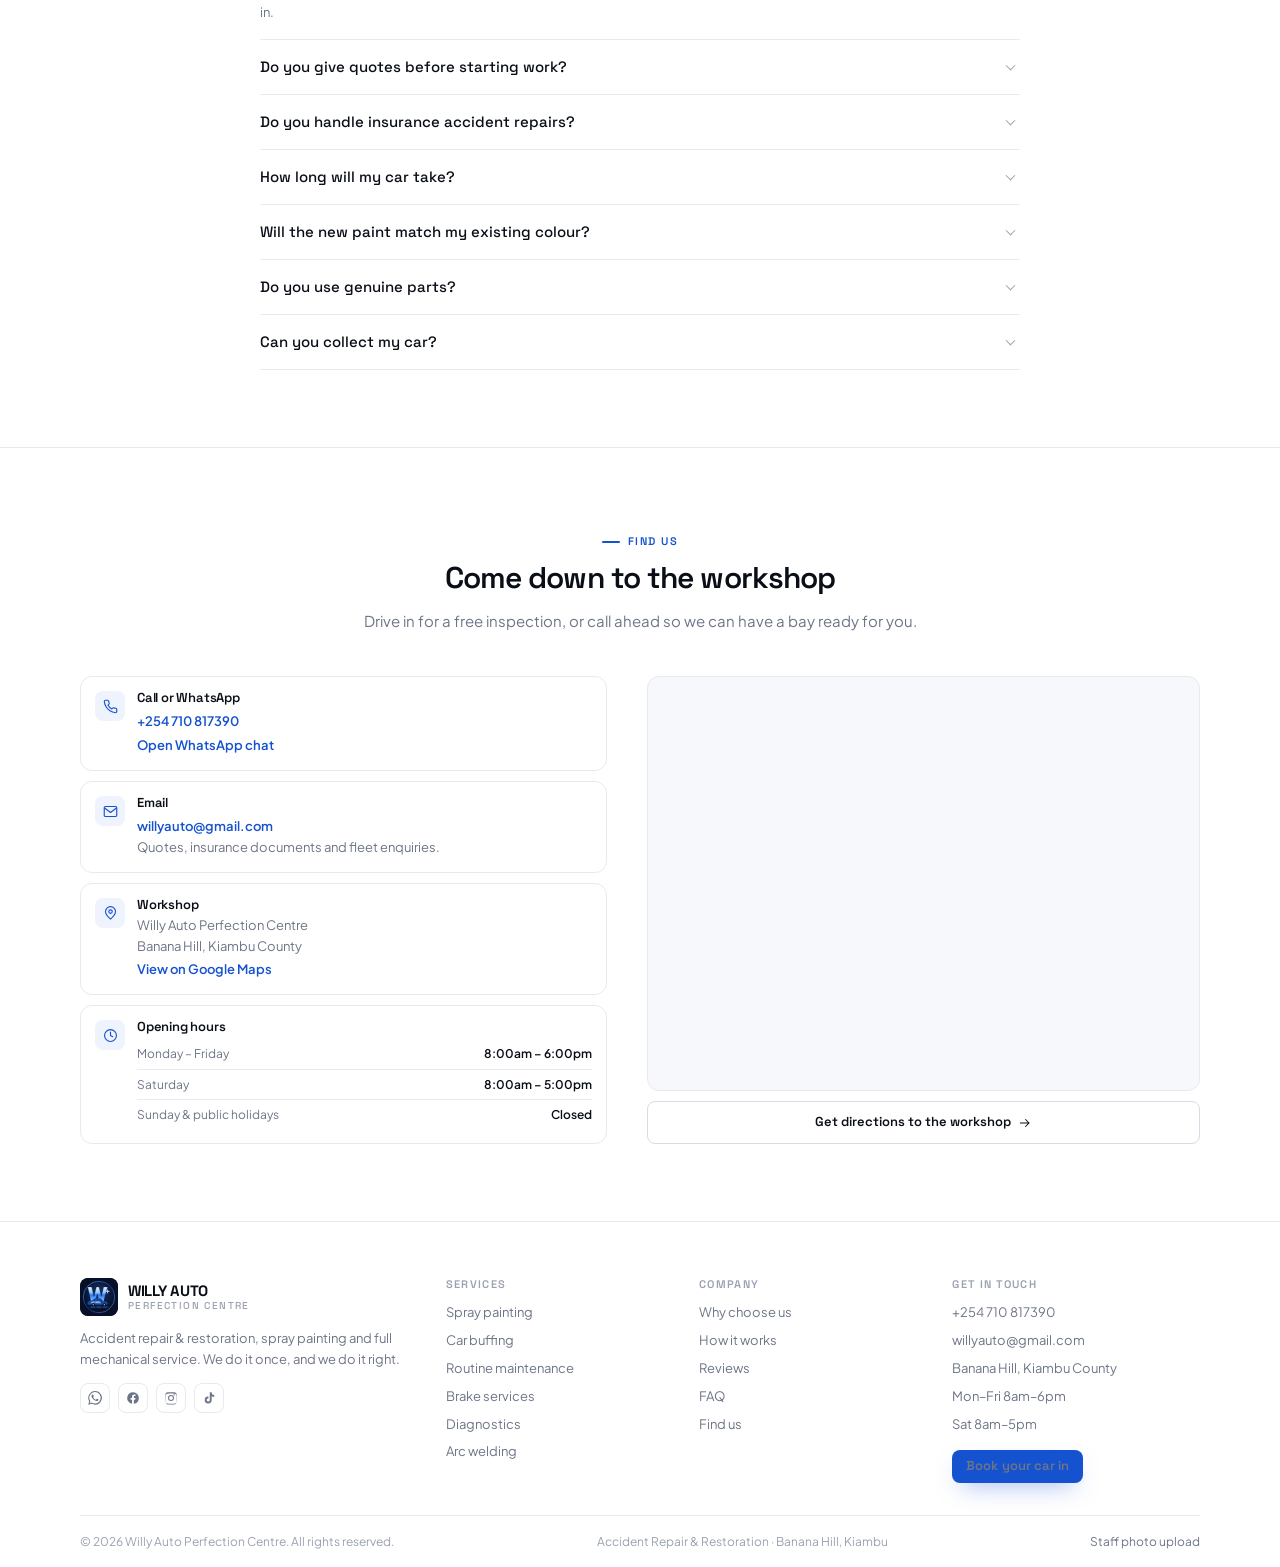
==== commit 7c18d59e: "Tighten the type, add motion, and get ready for Vercel On a 360px phone the site did not fit. The to" ====
--- a/index.html
+++ b/index.html
@@ -14,10 +14,10 @@
 <meta name="twitter:card" content="summary_large_image">
 <link rel="icon" href="assets/img/favicon.svg" type="image/svg+xml">
 <link rel="apple-touch-icon" href="assets/img/favicon.svg">
-<link rel="preconnect" href="https://fonts.googleapis.com">
-<link rel="preconnect" href="https://fonts.gstatic.com" crossorigin>
-<link rel="stylesheet" href="https://fonts.googleapis.com/css2?family=Inter:wght@400..700&display=swap">
+<link rel="preload" href="assets/fonts/space-grotesk.woff2" as="font" type="font/woff2" crossorigin>
+<link rel="preload" href="assets/fonts/plus-jakarta-sans.woff2" as="font" type="font/woff2" crossorigin>
 <script>
+document.documentElement.classList.add('js');
 /* Photos come from Supabase Storage. If one is not there yet, fall back to a
    copy committed in this repo, and only then show the empty placeholder. */
 function willyImgError(img){
@@ -137,6 +137,8 @@
 <symbol id="i-tiktok" viewBox="0 0 24 24" fill="currentColor"><path d="M16.6 2h-3.3v13.4a2.7 2.7 0 1 1-2.3-2.7v-3.3a6 6 0 1 0 5.6 6V8.9a7.3 7.3 0 0 0 4.3 1.4V7a4.3 4.3 0 0 1-4.3-4.3z"/></symbol>
 </svg>
 
+<div class="progress" aria-hidden="true"><span id="progressBar"></span></div>
+
 <a href="#main" class="sr-only">Skip to content</a>
 
 <!-- ============ TOP BAR ============ -->
@@ -192,6 +194,10 @@
 
 <main id="main">
 <span id="top"></span>
+
+<div class="stage">
+  <div class="aurora" aria-hidden="true"><span></span><span></span><span></span></div>
+  <div class="gridlines" aria-hidden="true"></div>
 
 <!-- ============ PHOTO SLIDER ============ -->
 <section class="showcase" aria-label="Inside the workshop">
@@ -233,20 +239,18 @@
 <section class="hero" id="about">
   <div class="container hero__inner">
     <div class="hero__copy">
-      <h1>We bring crashed, faded and tired cars back to <em>perfection</em>.</h1>
+      <h1 class="headline"><span class="w" style="--w:0">We</span> <span class="w" style="--w:1">bring</span> <span class="w" style="--w:2">crashed,</span> <span class="w" style="--w:3">faded</span> <span class="w" style="--w:4">and</span> <span class="w" style="--w:5">tired</span> <span class="w" style="--w:6">cars</span> <span class="w" style="--w:7">back</span> <span class="w" style="--w:8">to</span> <span class="w" style="--w:9"><em>perfection</em>.</span></h1>
       <p class="hero__lead">
-        Willy Auto Perfection Centre is a full-service garage in Banana Hill, Kiambu &mdash; just outside
-        Nairobi. Panel beating, oven-baked spray
-        painting, mechanical repairs and dealer-level diagnostics &mdash; all under one roof, all finished to a
-        standard you can actually see.
+        A full-service garage in Banana Hill, just outside Nairobi. Panel beating, oven-baked spray
+        painting, mechanical repairs and diagnostics &mdash; all under one roof.
       </p>
       <div class="hero__actions">
         <a class="btn btn--wa btn--lg" href="https://wa.me/254710817390?text=Hello%20Willy%20Auto%20Perfection%20Centre%2C%20I%20would%20like%20to%20book%20my%20car%20in." target="_blank" rel="noopener"><svg aria-hidden="true"><use href="#i-whatsapp"></use></svg> Book on WhatsApp</a>
-        <a class="btn btn--ghost btn--lg" href="tel:+254710817390"><svg aria-hidden="true"><use href="#i-phone"></use></svg> +254 710 817390</a>
+        <a class="btn btn--ghost btn--lg" href="tel:+254710817390"><svg aria-hidden="true"><use href="#i-phone"></use></svg> Call us</a>
       </div>
       <ul class="hero__points">
-        <li><svg aria-hidden="true"><use href="#i-check"></use></svg> Free inspection &amp; written quote</li>
-        <li><svg aria-hidden="true"><use href="#i-check"></use></svg> Insurance work handled</li>
+        <li><svg aria-hidden="true"><use href="#i-check"></use></svg> Free inspection</li>
+        <li><svg aria-hidden="true"><use href="#i-check"></use></svg> Insurance work</li>
         <li><svg aria-hidden="true"><use href="#i-check"></use></svg> Work guaranteed</li>
       </ul>
     </div>
@@ -266,7 +270,7 @@
           </div>
           <div class="field">
             <label for="qVehicle">Vehicle</label>
-            <input id="qVehicle" name="vehicle" type="text" placeholder="e.g. Toyota Prado 2015">
+            <input id="qVehicle" name="vehicle" type="text" placeholder="e.g. Prado 2015">
           </div>
         </div>
         <div class="field">
@@ -295,14 +299,46 @@
   </div>
 </section>
 
+</div><!-- /stage -->
+
+<!-- ============ MARQUEE ============ -->
+<div class="marquee" aria-hidden="true">
+  <div class="marquee__track">
+    <span>Spray painting</span><i></i>
+    <span>Car buffing</span><i></i>
+    <span>Accident repair</span><i></i>
+    <span>Brake services</span><i></i>
+    <span>Diagnostics</span><i></i>
+    <span>Wheel alignment</span><i></i>
+    <span>Suspension &amp; steering</span><i></i>
+    <span>Air conditioning</span><i></i>
+    <span>Arc welding</span><i></i>
+    <span>Pre-purchase inspections</span><i></i>
+    <span>Routine maintenance</span><i></i>
+    <span>Car accessories</span><i></i>
+    <span>Spray painting</span><i></i>
+    <span>Car buffing</span><i></i>
+    <span>Accident repair</span><i></i>
+    <span>Brake services</span><i></i>
+    <span>Diagnostics</span><i></i>
+    <span>Wheel alignment</span><i></i>
+    <span>Suspension &amp; steering</span><i></i>
+    <span>Air conditioning</span><i></i>
+    <span>Arc welding</span><i></i>
+    <span>Pre-purchase inspections</span><i></i>
+    <span>Routine maintenance</span><i></i>
+    <span>Car accessories</span><i></i>
+  </div>
+</div>
+
 <!-- ============ STATS ============ -->
 <section class="stats" aria-label="Willy Auto at a glance">
   <div class="container">
     <div class="stats__grid">
-      <div class="stats__item"><div class="stats__num">10<span>+</span></div><div class="stats__label">Years on the tools</div></div>
-      <div class="stats__item"><div class="stats__num">2,500<span>+</span></div><div class="stats__label">Cars perfected</div></div>
-      <div class="stats__item"><div class="stats__num">11</div><div class="stats__label">Services under one roof</div></div>
-      <div class="stats__item"><div class="stats__num">4.9<span>/5</span></div><div class="stats__label">Customer rating</div></div>
+      <div class="stats__item"><div class="stats__num"><b data-count="10">10</b><span>+</span></div><div class="stats__label">Years on the tools</div></div>
+      <div class="stats__item"><div class="stats__num"><b data-count="2500">2,500</b><span>+</span></div><div class="stats__label">Cars perfected</div></div>
+      <div class="stats__item"><div class="stats__num"><b data-count="11">11</b></div><div class="stats__label">Services in-house</div></div>
+      <div class="stats__item"><div class="stats__num"><b data-count="4.9" data-decimals="1">4.9</b><span>/5</span></div><div class="stats__label">Customer rating</div></div>
     </div>
   </div>
 </section>
@@ -731,6 +767,7 @@
       <p>No queueing, no guesswork and no surprise invoice at the end.</p>
     </div>
     <div class="steps">
+      <div class="steps__line" aria-hidden="true"><span></span></div>
         <article class="step reveal">
           <div class="step__num">01</div>
           <h3>Tell us what is wrong</h3>
@@ -1073,5 +1110,6 @@
 
 <script src="assets/js/config.js"></script>
 <script src="assets/js/main.js" defer></script>
+<script src="assets/js/motion.js" defer></script>
 </body>
 </html>
--- a/assets/css/styles.css
+++ b/assets/css/styles.css
@@ -1,74 +1,89 @@
 /* =========================================================
    Willy Auto Perfection Centre
-   White page · brand blue · black. One neo-grotesque family.
-   Base 16px, restrained type scale, hairline rules instead of
-   coloured blocks — the page stays white from top to bottom.
+   White page · brand blue · black.
+   Display: Space Grotesk. Body: Plus Jakarta Sans. Both self-hosted.
+   Motion is decoration only — everything reads the same with it off.
    ========================================================= */
 
-/* ---------- 1. Design tokens ---------- */
+/* ---------- 0. Fonts ---------- */
+@font-face{
+  font-family:"Space Grotesk";
+  src:url("../fonts/space-grotesk.woff2") format("woff2");
+  font-weight:300 700;font-style:normal;font-display:swap;
+}
+@font-face{
+  font-family:"Plus Jakarta Sans";
+  src:url("../fonts/plus-jakarta-sans.woff2") format("woff2");
+  font-weight:200 800;font-style:normal;font-display:swap;
+}
+
+/* ---------- 1. Tokens ---------- */
 :root{
-  /* Neutrals — the page is white, everywhere */
-  --white:#ffffff;
   --paper:#ffffff;
-  --ink:#0b0e14;          /* headings */
-  --body:#454d5c;         /* body copy */
-  --muted:#6f7788;        /* meta, captions */
+  --ink:#0a0e17;
+  --body:#4a5263;
+  --muted:#6d7587;
   --faint:#9aa1b0;
-  --line:#e7e9ee;         /* hairlines */
-  --line-2:#d7dbe3;       /* stronger hairlines */
-  --wash:#f7f8fa;         /* inputs, inert fills */
-
-  /* Brand */
-  --navy:#0b1a33;         /* logo plate, dark accents */
+  --line:#e8eaef;
+  --line-2:#d8dce4;
+  --wash:#f6f8fb;
+
+  --navy:#0b1a33;
   --navy-2:#132a4d;
   --blue:#1552d0;
-  --blue-dark:#103fa4;
-  --blue-tint:#eff4fd;
+  --blue-dark:#0f3fa4;
+  --blue-mid:#3b82f6;
+  --sky:#0ea5e9;
+  --blue-tint:#eef3fd;
   --blue-line:#c9dafa;
   --green:#12a150;
   --green-dark:#0e8543;
   --star:#e8a33d;
 
-  /* Type */
-  --font:"Inter","Helvetica Neue",Helvetica,Arial,"Segoe UI",Roboto,system-ui,sans-serif;
-  --fs-2xs:.6875rem;   /* 11 */
-  --fs-xs:.75rem;      /* 12 */
-  --fs-sm:.8125rem;    /* 13 */
-  --fs-base:.9375rem;  /* 15 */
-  --fs-md:1rem;        /* 16 */
-  --fs-lg:1.0625rem;   /* 17 */
-
-  /* Shape & space */
-  --container:1140px;
+  --font-display:"Space Grotesk",ui-sans-serif,system-ui,"Segoe UI",Roboto,Arial,sans-serif;
+  --font-body:"Plus Jakarta Sans",ui-sans-serif,system-ui,"Segoe UI",Roboto,Arial,sans-serif;
+
+  /* Type — steps down again under 600px */
+  --fs-h1:clamp(1.625rem,1.05rem + 2.3vw,2.5rem);     /* 26 → 40 */
+  --fs-h2:clamp(1.3125rem,1rem + 1.25vw,1.875rem);    /* 21 → 30 */
+  --fs-h3:1rem;                                        /* 16 */
+  --fs-lead:1rem;                                      /* 16 */
+  --fs-body:.9375rem;                                  /* 15 */
+  --fs-sm:.8125rem;                                    /* 13 */
+  --fs-xs:.75rem;                                      /* 12 */
+  --fs-2xs:.6875rem;                                   /* 11 */
+
+  --container:1160px;
   --gutter:20px;
   --r-xs:6px;
   --r-sm:8px;
   --r:12px;
   --r-lg:16px;
-  --shadow-xs:0 1px 2px rgba(11,14,20,.04);
-  --shadow-sm:0 1px 3px rgba(11,14,20,.06),0 1px 2px rgba(11,14,20,.04);
-  --shadow:0 4px 16px -6px rgba(11,14,20,.12),0 1px 3px rgba(11,14,20,.05);
-  --header-h:66px;
+  --shadow-sm:0 1px 2px rgba(10,14,23,.05);
+  --shadow:0 10px 30px -14px rgba(10,14,23,.18),0 2px 6px -2px rgba(10,14,23,.06);
+  --shadow-blue:0 10px 24px -10px rgba(21,82,208,.55);
+  --header-h:68px;
   --ease:cubic-bezier(.4,0,.2,1);
+  --ease-out:cubic-bezier(.2,.7,.2,1);
+}
+@media (max-width:600px){
+  :root{
+    --fs-lead:.9375rem;   /* 15 */
+    --fs-body:.875rem;    /* 14 */
+    --fs-sm:.78125rem;    /* 12.5 */
+    --gutter:16px;
+    --header-h:58px;
+  }
 }
 
 /* ---------- 2. Reset ---------- */
 *,*::before,*::after{box-sizing:border-box}
 [hidden]{display:none!important}
-html{
-  -webkit-text-size-adjust:100%;scroll-behavior:smooth;
-  scroll-padding-top:calc(var(--header-h) + 14px);
-}
+html{-webkit-text-size-adjust:100%;scroll-behavior:smooth;scroll-padding-top:calc(var(--header-h) + 12px)}
 body{
-  margin:0;
-  background:var(--paper);
-  color:var(--body);
-  font-family:var(--font);
-  font-size:var(--fs-md);
-  line-height:1.6;
-  font-feature-settings:"cv05" 1,"cv11" 1,"ss01" 1;
-  -webkit-font-smoothing:antialiased;
-  -moz-osx-font-smoothing:grayscale;
+  margin:0;background:var(--paper);color:var(--body);
+  font-family:var(--font-body);font-size:var(--fs-body);line-height:1.6;
+  -webkit-font-smoothing:antialiased;-moz-osx-font-smoothing:grayscale;
   overflow-x:hidden;
 }
 img,svg,video,iframe{max-width:100%;display:block}
@@ -76,118 +91,155 @@
 a{color:var(--blue);text-decoration:none}
 button,input,select,textarea{font:inherit;color:inherit}
 ul{margin:0;padding:0;list-style:none}
-p{margin:0 0 .85rem}
-
+p{margin:0 0 .8rem}
 h1,h2,h3,h4{
-  margin:0 0 .5em;color:var(--ink);font-weight:650;
-  line-height:1.18;letter-spacing:-.018em;
-  text-wrap:balance;
-}
-h1{font-size:clamp(1.875rem,3.2vw,2.625rem);line-height:1.1;letter-spacing:-.026em}
-h2{font-size:clamp(1.375rem,2.1vw,1.875rem);letter-spacing:-.022em}
-h3{font-size:var(--fs-lg);font-weight:620;letter-spacing:-.012em}
-h4{font-size:var(--fs-base);font-weight:620}
-
+  margin:0 0 .45em;color:var(--ink);font-family:var(--font-display);
+  font-weight:600;line-height:1.15;letter-spacing:-.025em;text-wrap:balance;
+}
+h1{font-size:var(--fs-h1);line-height:1.08;letter-spacing:-.035em}
+h2{font-size:var(--fs-h2);letter-spacing:-.03em}
+h3{font-size:var(--fs-h3);font-weight:600;letter-spacing:-.015em}
+h4{font-size:var(--fs-sm)}
 :focus-visible{outline:2px solid var(--blue);outline-offset:2px;border-radius:4px}
 ::selection{background:var(--blue-tint);color:var(--ink)}
 .sr-only{position:absolute;width:1px;height:1px;padding:0;margin:-1px;overflow:hidden;clip:rect(0 0 0 0);white-space:nowrap;border:0}
 
 /* ---------- 3. Layout ---------- */
 .container{width:100%;max-width:var(--container);margin-inline:auto;padding-inline:var(--gutter)}
-.section{padding:clamp(48px,5.5vw,84px) 0;background:var(--paper)}
+.section{position:relative;padding:clamp(44px,6vw,88px) 0;background:var(--paper)}
 .section + .section{border-top:1px solid var(--line)}
-.section-head{max-width:640px;margin:0 auto clamp(30px,3.4vw,46px);text-align:center}
-.section-head p{color:var(--muted);font-size:var(--fs-base);margin:0}
+.section-head{max-width:600px;margin:0 auto clamp(24px,3.4vw,44px);text-align:center}
+.section-head p{color:var(--muted);font-size:var(--fs-body);margin:0}
 .eyebrow{
-  display:inline-block;margin-bottom:10px;
-  font-size:var(--fs-2xs);font-weight:620;letter-spacing:.11em;
-  text-transform:uppercase;color:var(--blue);
-}
-
-/* ---------- 4. Buttons ---------- */
+  display:inline-flex;align-items:center;gap:8px;margin-bottom:10px;
+  font-family:var(--font-display);font-size:var(--fs-2xs);font-weight:600;
+  letter-spacing:.14em;text-transform:uppercase;color:var(--blue);
+}
+.eyebrow::before{
+  content:"";width:18px;height:1.5px;background:currentColor;border-radius:2px;
+}
+
+/* ---------- 4. Scroll progress ---------- */
+.progress{position:fixed;inset:0 0 auto 0;height:2px;z-index:100;pointer-events:none}
+.progress span{
+  display:block;height:100%;transform:scaleX(0);transform-origin:0 50%;
+  background:linear-gradient(90deg,var(--blue),var(--sky));
+}
+
+/* ---------- 5. Buttons ---------- */
 .btn{
   --btn-bg:var(--blue);--btn-fg:#fff;--btn-bd:transparent;
+  position:relative;isolation:isolate;overflow:hidden;
   display:inline-flex;align-items:center;justify-content:center;gap:8px;
   padding:10px 18px;border-radius:var(--r-sm);
   border:1px solid var(--btn-bd);background:var(--btn-bg);color:var(--btn-fg);
-  font-size:var(--fs-base);font-weight:580;letter-spacing:-.006em;
-  line-height:1.35;cursor:pointer;text-align:center;white-space:nowrap;
-  transition:background .15s var(--ease),border-color .15s var(--ease),color .15s var(--ease);
-}
-.btn svg{width:16px;height:16px;flex:none}
+  font-family:var(--font-display);font-size:var(--fs-sm);font-weight:600;letter-spacing:.005em;
+  line-height:1.3;cursor:pointer;text-align:center;white-space:nowrap;
+  transition:background .2s var(--ease),border-color .2s var(--ease),color .2s var(--ease),
+             transform .2s var(--ease),box-shadow .2s var(--ease);
+}
+/* a sheen that sweeps across on hover */
+.btn::after{
+  content:"";position:absolute;inset:0;z-index:-1;pointer-events:none;
+  background:linear-gradient(110deg,transparent 30%,rgba(255,255,255,.38) 50%,transparent 70%);
+  transform:translateX(-130%);transition:transform .75s var(--ease);
+}
+.btn:hover::after{transform:translateX(130%)}
+.btn:hover{transform:translateY(-1px)}
+.btn:active{transform:translateY(0)}
+.btn svg{width:15px;height:15px;flex:none}
+.btn--primary{box-shadow:var(--shadow-blue)}
 .btn--primary:hover{--btn-bg:var(--blue-dark)}
-.btn--wa{--btn-bg:var(--green)}
+.btn--wa{--btn-bg:var(--green);box-shadow:0 10px 24px -12px rgba(18,161,80,.6)}
 .btn--wa:hover{--btn-bg:var(--green-dark)}
 .btn--dark{--btn-bg:var(--navy)}
 .btn--dark:hover{--btn-bg:var(--navy-2)}
 .btn--outline{--btn-bg:#fff;--btn-fg:var(--ink);--btn-bd:var(--line-2)}
-.btn--outline:hover{--btn-bd:var(--ink);--btn-bg:#fff}
-.btn--ghost{--btn-bg:#fff;--btn-fg:var(--blue);--btn-bd:var(--blue-line)}
+.btn--outline:hover{--btn-bd:var(--ink)}
+.btn--ghost{--btn-bg:rgba(255,255,255,.7);--btn-fg:var(--blue);--btn-bd:var(--blue-line);backdrop-filter:blur(6px)}
 .btn--ghost:hover{--btn-bg:var(--blue-tint)}
-.btn--sm{padding:7px 14px;font-size:var(--fs-sm)}
-.btn--lg{padding:12px 22px;font-size:var(--fs-md)}
+.btn--outline::after,.btn--ghost::after{
+  background:linear-gradient(110deg,transparent 30%,rgba(21,82,208,.1) 50%,transparent 70%);
+}
+.btn--sm{padding:7px 13px;font-size:var(--fs-xs)}
+.btn--lg{padding:11px 20px;font-size:var(--fs-body)}
 .btn--block{display:flex;width:100%}
-.btn[disabled]{opacity:.5;cursor:not-allowed}
-
-/* ---------- 5. Top bar ---------- */
+.btn[disabled]{opacity:.5;cursor:not-allowed;transform:none}
+
+/* ---------- 6. Top bar (desktop only) ---------- */
 .topbar{background:var(--paper);border-bottom:1px solid var(--line)}
 .topbar__inner{
   display:flex;align-items:center;justify-content:space-between;
-  gap:16px;min-height:36px;padding-block:5px;font-size:var(--fs-sm);
-}
-.topbar a{color:var(--body);font-weight:520}
+  gap:16px;min-height:34px;padding-block:4px;font-size:var(--fs-xs);
+}
+.topbar a{color:var(--body);font-weight:500}
 .topbar a:hover{color:var(--blue)}
-.topbar__list{display:flex;align-items:center;gap:20px;flex-wrap:wrap}
+.topbar__list{display:flex;align-items:center;gap:20px}
 .topbar__item{display:inline-flex;align-items:center;gap:6px;color:var(--muted)}
-.topbar__item svg{width:14px;height:14px;color:var(--faint);flex:none}
-.topbar__note{display:inline-flex;align-items:center;gap:7px;color:var(--muted)}
-.topbar__note svg{width:14px;height:14px;color:var(--green);flex:none}
+.topbar__item svg{width:13px;height:13px;color:var(--faint);flex:none}
+.topbar__note{display:inline-flex;align-items:center;gap:6px;color:var(--muted)}
+.topbar__note svg{width:13px;height:13px;color:var(--green);flex:none}
 .topbar__note b{color:var(--ink);font-weight:600}
-@media (max-width:900px){
-  .topbar__note{display:none}
-  .topbar__list{justify-content:center;width:100%}
-}
-@media (max-width:520px){.topbar__list{gap:14px;font-size:var(--fs-xs)}}
-
-/* ---------- 6. Header ---------- */
+/* On a phone the same details live in the header, the contact block and the bottom bar */
+@media (max-width:860px){.topbar{display:none}}
+
+/* ---------- 7. Header ---------- */
 .header{
-  position:sticky;top:0;z-index:70;background:rgba(255,255,255,.92);
-  backdrop-filter:saturate(180%) blur(12px);
-  border-bottom:1px solid var(--line);
-}
-.header.is-stuck{box-shadow:0 1px 12px -6px rgba(11,14,20,.24)}
-.header__inner{display:flex;align-items:center;gap:18px;min-height:var(--header-h)}
+  position:sticky;top:0;z-index:70;
+  background:rgba(255,255,255,.78);
+  backdrop-filter:saturate(180%) blur(14px);-webkit-backdrop-filter:saturate(180%) blur(14px);
+  border-bottom:1px solid transparent;
+  transition:border-color .25s var(--ease),box-shadow .25s var(--ease),background .25s var(--ease);
+}
+.header.is-stuck{
+  background:rgba(255,255,255,.92);border-bottom-color:var(--line);
+  box-shadow:0 8px 24px -18px rgba(10,14,23,.35);
+}
+.header__inner{
+  display:flex;align-items:center;gap:18px;min-height:var(--header-h);
+  transition:min-height .25s var(--ease);
+}
+.header.is-stuck .header__inner{min-height:calc(var(--header-h) - 8px)}
 .brand{display:flex;align-items:center;gap:10px;flex:none}
 .brand__badge{
-  width:40px;height:40px;border-radius:var(--r-sm);flex:none;
+  width:38px;height:38px;border-radius:var(--r-sm);flex:none;
   background:var(--navy);display:grid;place-items:center;overflow:hidden;
-}
+  transition:transform .4s var(--ease-out);
+}
+.brand:hover .brand__badge{transform:rotate(-6deg) scale(1.05)}
 .brand__badge img{width:100%;height:100%;object-fit:contain}
-.brand__text{display:flex;flex-direction:column;line-height:1.12}
-.brand__name{font-size:var(--fs-base);font-weight:680;color:var(--ink);letter-spacing:-.02em}
+.brand__text{display:flex;flex-direction:column;line-height:1.1}
+.brand__name{font-family:var(--font-display);font-size:.9375rem;font-weight:700;color:var(--ink);letter-spacing:-.02em}
 .brand__name span{color:var(--blue)}
-.brand__tag{font-size:var(--fs-2xs);letter-spacing:.09em;text-transform:uppercase;color:var(--faint);font-weight:560}
+.brand__tag{font-family:var(--font-display);font-size:.625rem;letter-spacing:.14em;text-transform:uppercase;color:var(--faint);font-weight:500}
+
 .nav{margin-left:auto;display:flex;align-items:center;gap:2px}
 .nav a:not(.btn){
-  padding:7px 11px;border-radius:var(--r-xs);color:var(--body);
-  font-size:var(--fs-base);font-weight:520;white-space:nowrap;
-  transition:color .15s var(--ease),background .15s var(--ease);
-}
-.nav a:not(.btn):hover,.nav a:not(.btn).is-active{color:var(--ink);background:var(--wash)}
-.header__cta{display:flex;align-items:center;gap:12px;flex:none}
-.header__phone{display:inline-flex;align-items:center;gap:7px;font-size:var(--fs-base);font-weight:600;color:var(--ink)}
-.header__phone svg{width:15px;height:15px;color:var(--blue)}
+  position:relative;padding:8px 11px;color:var(--body);
+  font-size:var(--fs-sm);font-weight:500;white-space:nowrap;
+  transition:color .2s var(--ease);
+}
+.nav a:not(.btn)::after{
+  content:"";position:absolute;left:11px;right:11px;bottom:3px;height:1.5px;border-radius:2px;
+  background:var(--blue);transform:scaleX(0);transform-origin:right;transition:transform .3s var(--ease-out);
+}
+.nav a:not(.btn):hover,.nav a:not(.btn).is-active{color:var(--ink)}
+.nav a:not(.btn):hover::after,.nav a:not(.btn).is-active::after{transform:scaleX(1);transform-origin:left}
+.header__cta{display:flex;align-items:center;gap:14px;flex:none}
+.header__phone{display:inline-flex;align-items:center;gap:7px;font-family:var(--font-display);font-size:var(--fs-sm);font-weight:600;color:var(--ink)}
+.header__phone svg{width:14px;height:14px;color:var(--blue)}
 .header__phone small{display:none}
+
 .burger{
   display:none;margin-left:auto;width:38px;height:38px;border:1px solid var(--line-2);
   background:#fff;border-radius:var(--r-sm);cursor:pointer;align-items:center;justify-content:center;
 }
-.burger span{display:block;width:16px;height:1.5px;background:var(--ink);border-radius:2px;position:relative;transition:.18s var(--ease)}
-.burger span::before,.burger span::after{content:"";position:absolute;left:0;width:16px;height:1.5px;background:inherit;border-radius:2px;transition:.18s var(--ease)}
+.burger span{display:block;width:16px;height:1.5px;background:var(--ink);border-radius:2px;position:relative;transition:.2s var(--ease)}
+.burger span::before,.burger span::after{content:"";position:absolute;left:0;width:16px;height:1.5px;background:inherit;border-radius:2px;transition:.2s var(--ease)}
 .burger span::before{top:-5px}.burger span::after{top:5px}
 .burger[aria-expanded="true"] span{background:transparent}
-.burger[aria-expanded="true"] span::before{top:0;transform:rotate(45deg)}
-.burger[aria-expanded="true"] span::after{top:0;transform:rotate(-45deg)}
+.burger[aria-expanded="true"] span::before{top:0;transform:rotate(45deg);background:var(--ink)}
+.burger[aria-expanded="true"] span::after{top:0;transform:rotate(-45deg);background:var(--ink)}
 
 @media (max-width:1040px){
   .nav,.header__cta{display:none}
@@ -195,475 +247,570 @@
   .nav.is-open{
     display:flex;flex-direction:column;align-items:stretch;gap:0;
     position:absolute;left:0;right:0;top:100%;background:#fff;
-    padding:8px var(--gutter) 18px;border-bottom:1px solid var(--line);
-    box-shadow:0 16px 28px -22px rgba(11,14,20,.4);
+    padding:6px var(--gutter) 16px;border-bottom:1px solid var(--line);
+    box-shadow:0 18px 30px -24px rgba(10,14,23,.45);
+    animation:menuIn .28s var(--ease-out);
   }
-  .nav.is-open a:not(.btn){padding:12px 2px;border-bottom:1px solid var(--line);border-radius:0}
-  .nav.is-open .nav__mobile-cta{display:grid;gap:8px;margin-top:14px}
-}
+  .nav.is-open a:not(.btn){padding:12px 2px;border-bottom:1px solid var(--line);font-size:var(--fs-body)}
+  .nav.is-open a:not(.btn)::after{display:none}
+  .nav.is-open .nav__mobile-cta{display:grid;grid-template-columns:1fr 1fr;gap:8px;margin-top:14px}
+}
+@keyframes menuIn{from{opacity:0;transform:translateY(-6px)}to{opacity:1;transform:none}}
 .nav__mobile-cta{display:none}
-
-/* ---------- 6b. Photo slider ---------- */
-.showcase{background:var(--paper);padding:clamp(20px,2.6vw,32px) 0 0}
-
+@media (max-width:600px){
+  .brand__badge{width:34px;height:34px}
+  .brand__name{font-size:.875rem}
+}
+
+/* ---------- 8. Motion stage (slider + intro) ---------- */
+.stage{position:relative;isolation:isolate;overflow:hidden;border-bottom:1px solid var(--line)}
+
+/* Soft blue light drifting across a white page */
+.aurora{position:absolute;inset:0;z-index:-2;pointer-events:none;overflow:hidden}
+.aurora span{
+  position:absolute;width:62vmax;height:62vmax;border-radius:50%;
+  will-change:transform;animation:drift 24s ease-in-out infinite alternate;
+}
+.aurora span:nth-child(1){
+  top:-30vmax;left:-18vmax;
+  background:radial-gradient(circle,rgba(21,82,208,.17) 0%,rgba(21,82,208,0) 62%);
+}
+.aurora span:nth-child(2){
+  top:-14vmax;right:-26vmax;animation-duration:30s;animation-delay:-8s;
+  background:radial-gradient(circle,rgba(59,130,246,.16) 0%,rgba(59,130,246,0) 60%);
+}
+.aurora span:nth-child(3){
+  bottom:-42vmax;left:22%;animation-duration:34s;animation-delay:-15s;
+  background:radial-gradient(circle,rgba(14,165,233,.13) 0%,rgba(14,165,233,0) 60%);
+}
+@keyframes drift{
+  0%  {transform:translate3d(0,0,0) scale(1)}
+  50% {transform:translate3d(7vmax,5vmax,0) scale(1.14)}
+  100%{transform:translate3d(-5vmax,9vmax,0) scale(.94)}
+}
+
+/* A faint engineering grid that slowly slides, fading out at the edges */
+.gridlines{
+  position:absolute;inset:0;z-index:-1;pointer-events:none;
+  background-image:
+    linear-gradient(rgba(11,26,51,.055) 1px,transparent 1px),
+    linear-gradient(90deg,rgba(11,26,51,.055) 1px,transparent 1px);
+  background-size:56px 56px;
+  -webkit-mask-image:radial-gradient(ellipse 75% 60% at 50% 35%,#000 25%,transparent 75%);
+          mask-image:radial-gradient(ellipse 75% 60% at 50% 35%,#000 25%,transparent 75%);
+  animation:gridpan 36s linear infinite;
+}
+@keyframes gridpan{to{background-position:56px 56px,56px 56px}}
+
+/* ---------- 9. Photo slider ---------- */
+.showcase{padding:clamp(14px,2.2vw,28px) 0 0}
 .slider{position:relative}
 .slider__viewport{
   position:relative;overflow:hidden;border-radius:var(--r-lg);
-  border:1px solid var(--line);background:var(--wash);
-  aspect-ratio:16/9;
-}
-.slider__track{
-  display:flex;height:100%;
-  transition:transform .62s cubic-bezier(.65,.02,.24,1);
-  will-change:transform;
-}
+  border:1px solid rgba(255,255,255,.7);background:var(--wash);
+  aspect-ratio:21/9;max-height:56vh;width:100%;
+  box-shadow:0 30px 60px -30px rgba(11,26,51,.35),0 0 0 1px var(--line);
+}
+.slider__track{display:flex;height:100%;transition:transform .8s cubic-bezier(.65,.02,.24,1);will-change:transform}
 .slider.is-dragging .slider__track{transition:none}
-.slide{flex:0 0 100%;height:100%;min-width:0}
-.slide img{width:100%;height:100%;object-fit:cover;display:block}
+.slide{flex:0 0 100%;height:100%;min-width:0;overflow:hidden}
+.slide img{width:100%;height:100%;object-fit:cover;object-position:50% 62%;display:block;transform-origin:50% 60%}
+/* slow Ken Burns push on whichever photo is showing */
+.slide.is-active img{animation:kenburns 9s var(--ease-out) both}
+@keyframes kenburns{from{transform:scale(1.12)}to{transform:scale(1)}}
 
 .slider__empty{
   position:absolute;inset:0;display:grid;align-content:center;justify-items:center;gap:6px;
   padding:24px;text-align:center;color:var(--muted);
 }
-.slider__empty svg{width:26px;height:26px;color:var(--line-2)}
-.slider__empty b{color:var(--ink);font-size:var(--fs-base);font-weight:600}
+.slider__empty svg{width:24px;height:24px;color:var(--line-2)}
+.slider__empty b{font-family:var(--font-display);color:var(--ink);font-size:var(--fs-body);font-weight:600}
 .slider__empty span{font-size:var(--fs-sm)}
-.slider__empty code{
-  font-family:ui-monospace,SFMono-Regular,Menlo,monospace;font-size:.92em;
-  background:#fff;border:1px solid var(--line);border-radius:4px;padding:1px 5px;
-}
 
 .slider__nav{
   position:absolute;top:50%;transform:translateY(-50%);z-index:3;
-  width:38px;height:38px;border-radius:50%;cursor:pointer;
-  display:grid;place-items:center;
-  background:rgba(255,255,255,.92);border:1px solid var(--line);color:var(--ink);
-  backdrop-filter:blur(6px);
-  opacity:0;transition:opacity .2s var(--ease),background .15s var(--ease);
-}
-.slider__nav svg{width:17px;height:17px}
-.slider__nav.is-prev{left:14px}
-.slider__nav.is-next{right:14px}
-.slider__nav:hover{background:#fff}
+  width:40px;height:40px;border-radius:50%;cursor:pointer;display:grid;place-items:center;
+  background:rgba(255,255,255,.88);border:1px solid rgba(255,255,255,.9);color:var(--ink);
+  backdrop-filter:blur(8px);box-shadow:0 6px 18px -8px rgba(10,14,23,.4);
+  opacity:0;transition:opacity .25s var(--ease),transform .25s var(--ease);
+}
+.slider__nav svg{width:16px;height:16px}
+.slider__nav.is-prev{left:16px}
+.slider__nav.is-next{right:16px}
+.slider__nav:hover{transform:translateY(-50%) scale(1.06)}
 .slider:hover .slider__nav,.slider__nav:focus-visible{opacity:1}
 
-.slider__dots{display:flex;justify-content:center;gap:7px;margin-top:14px;min-height:7px}
+/* dots double as an autoplay timer */
+.slider__dots{display:flex;justify-content:center;gap:6px;margin-top:12px;min-height:6px}
 .slider__dots button{
-  width:7px;height:7px;padding:0;border:0;border-radius:50%;cursor:pointer;
-  background:var(--line-2);transition:background .18s var(--ease),width .18s var(--ease);
-}
-.slider__dots button[aria-selected="true"]{background:var(--blue);width:22px;border-radius:4px}
+  position:relative;overflow:hidden;width:6px;height:6px;padding:0;border:0;border-radius:4px;cursor:pointer;
+  background:var(--line-2);transition:width .3s var(--ease-out),background .3s var(--ease);
+}
+.slider__dots button[aria-selected="true"]{width:28px}
+.slider__dots button[aria-selected="true"]::after{
+  content:"";position:absolute;inset:0;background:var(--blue);transform-origin:left;
+}
+.slider.is-run .slider__dots button[aria-selected="true"]::after{
+  animation:dotfill var(--autoplay,6.5s) linear both;
+}
+@keyframes dotfill{from{transform:scaleX(0)}to{transform:scaleX(1)}}
 
 @media (max-width:760px){
-  .slider__viewport{aspect-ratio:4/3;border-radius:var(--r)}
+  .slider__viewport{aspect-ratio:16/10;max-height:none;border-radius:var(--r)}
   .slider__nav{display:none}
 }
-@media (prefers-reduced-motion:reduce){
-  .slider__track{transition:none}
-}
-
-/* ---------- 7. Hero ---------- */
-.hero{background:var(--paper);border-bottom:1px solid var(--line)}
+
+/* ---------- 10. Intro ---------- */
+.hero{background:transparent}
 .hero__inner{
-  display:grid;grid-template-columns:1.05fr .95fr;gap:clamp(28px,4vw,60px);
-  align-items:center;padding-block:clamp(36px,4.2vw,60px) clamp(40px,5vw,72px);
-}
-.hero h1{margin-bottom:16px}
-.hero h1 em{font-style:normal;color:var(--blue)}
-.hero__lead{font-size:var(--fs-md);color:var(--body);max-width:52ch;margin-bottom:24px}
-.hero__badge{
-  display:inline-flex;align-items:center;gap:8px;margin-bottom:18px;
-  padding:5px 12px 5px 6px;border-radius:999px;
-  border:1px solid var(--line);background:#fff;
-  font-size:var(--fs-xs);font-weight:520;color:var(--muted);
-}
-.hero__badge b{
-  background:var(--blue-tint);color:var(--blue-dark);padding:2px 8px;border-radius:999px;
-  font-size:var(--fs-2xs);font-weight:620;letter-spacing:.06em;text-transform:uppercase;
-}
-.hero__actions{display:flex;flex-wrap:wrap;gap:10px;margin-bottom:24px}
-.hero__points{display:flex;flex-wrap:wrap;gap:8px 20px}
-.hero__points li{display:flex;align-items:center;gap:7px;font-size:var(--fs-sm);color:var(--muted)}
-.hero__points svg{width:15px;height:15px;color:var(--green);flex:none}
+  display:grid;grid-template-columns:1.08fr .92fr;gap:clamp(24px,4vw,56px);
+  align-items:center;padding-block:clamp(26px,3.6vw,52px) clamp(36px,4.6vw,68px);
+}
+.hero h1{margin-bottom:14px}
+.headline .w{display:inline-block}
+.js .headline .w{
+  opacity:0;transform:translateY(.5em);filter:blur(6px);
+  animation:wordIn .8s var(--ease-out) forwards;
+  animation-delay:calc(150ms + var(--w) * 65ms);
+}
+@keyframes wordIn{to{opacity:1;transform:none;filter:blur(0)}}
+.headline em{
+  font-style:normal;
+  background:linear-gradient(100deg,var(--blue) 0%,var(--blue-mid) 28%,var(--sky) 50%,var(--blue-mid) 72%,var(--blue) 100%);
+  background-size:220% auto;-webkit-background-clip:text;background-clip:text;color:transparent;
+  animation:shimmer 7s linear infinite;
+}
+@keyframes shimmer{to{background-position:220% center}}
+
+.hero__lead{font-size:var(--fs-lead);color:var(--body);max-width:46ch;margin-bottom:20px}
+.hero__actions{display:flex;flex-wrap:wrap;gap:10px;margin-bottom:18px}
+.hero__points{display:flex;flex-wrap:wrap;gap:6px}
+.hero__points li{
+  display:inline-flex;align-items:center;gap:5px;padding:4px 10px 4px 8px;border-radius:999px;
+  background:rgba(255,255,255,.75);border:1px solid var(--line);
+  font-size:var(--fs-xs);font-weight:500;color:var(--body);backdrop-filter:blur(6px);
+}
+.hero__points svg{width:12px;height:12px;color:var(--green);flex:none}
 
 .hero__card{
-  background:#fff;border:1px solid var(--line);border-radius:var(--r-lg);
-  padding:clamp(20px,2.2vw,26px);box-shadow:var(--shadow);
-}
-.hero__card h2{font-size:var(--fs-lg);margin-bottom:3px}
-.hero__card > p{font-size:var(--fs-sm);color:var(--muted);margin-bottom:18px}
-.quick-form{display:grid;gap:12px}
-.quick-form .row{display:grid;grid-template-columns:1fr 1fr;gap:12px}
-.hero__note{
-  display:flex;align-items:center;justify-content:center;gap:6px;
-  font-size:var(--fs-xs);color:var(--faint);margin:0;
-}
-.hero__note svg{width:13px;height:13px;color:var(--green)}
+  position:relative;background:rgba(255,255,255,.86);
+  border:1px solid var(--line);border-radius:var(--r-lg);
+  padding:clamp(18px,2vw,24px);box-shadow:var(--shadow);
+  backdrop-filter:blur(12px);-webkit-backdrop-filter:blur(12px);
+}
+.hero__card h2{font-size:1.0625rem;margin-bottom:2px}
+.hero__card > p{font-size:var(--fs-sm);color:var(--muted);margin-bottom:16px}
+.quick-form{display:grid;gap:11px}
+.quick-form .row{display:grid;grid-template-columns:1fr 1fr;gap:10px}
+.hero__note{display:flex;align-items:center;justify-content:center;gap:6px;font-size:var(--fs-xs);color:var(--faint);margin:0}
+.hero__note svg{width:12px;height:12px;color:var(--green)}
 
 @media (max-width:960px){
-  .hero__inner{grid-template-columns:1fr;padding-block-end:44px}
-  .hero__card{order:2}
-}
-@media (max-width:420px){.quick-form .row{grid-template-columns:1fr}}
-
-/* ---------- 8. Stats ---------- */
+  .hero__inner{grid-template-columns:1fr}
+  .hero__lead{max-width:none}
+}
+@media (max-width:600px){
+  .hero__actions .btn{flex:1 1 auto;padding-inline:14px;white-space:nowrap}
+}
+@media (max-width:340px){.quick-form .row{grid-template-columns:1fr}}
+
+/* ---------- 11. Marquee ---------- */
+.marquee{
+  overflow:hidden;background:var(--paper);border-bottom:1px solid var(--line);padding:13px 0;
+  -webkit-mask-image:linear-gradient(90deg,transparent,#000 7%,#000 93%,transparent);
+          mask-image:linear-gradient(90deg,transparent,#000 7%,#000 93%,transparent);
+}
+.marquee__track{display:flex;align-items:center;width:max-content;animation:marquee 42s linear infinite}
+.marquee:hover .marquee__track{animation-play-state:paused}
+/* margin, not gap, so the two halves are exactly equal and the loop never jumps */
+.marquee span,.marquee i{margin-right:22px}
+.marquee span{
+  font-family:var(--font-display);font-size:var(--fs-sm);font-weight:500;
+  letter-spacing:.06em;text-transform:uppercase;color:var(--ink);white-space:nowrap;
+}
+.marquee i{width:5px;height:5px;border-radius:50%;background:var(--blue);flex:none}
+@keyframes marquee{to{transform:translateX(-50%)}}
+
+/* ---------- 12. Stats ---------- */
 .stats{background:var(--paper);border-bottom:1px solid var(--line)}
 .stats__grid{display:grid;grid-template-columns:repeat(4,1fr)}
-.stats__item{padding:26px 16px;text-align:center;border-left:1px solid var(--line)}
+.stats__item{padding:24px 14px;text-align:center;border-left:1px solid var(--line)}
 .stats__item:first-child{border-left:0}
-.stats__num{font-size:clamp(1.375rem,2.1vw,1.75rem);font-weight:660;color:var(--ink);line-height:1;letter-spacing:-.025em}
+.stats__num{
+  font-family:var(--font-display);font-size:clamp(1.375rem,1rem + 1.4vw,2rem);
+  font-weight:600;color:var(--ink);line-height:1;letter-spacing:-.035em;
+  font-variant-numeric:tabular-nums;
+}
 .stats__num span{color:var(--blue)}
-.stats__label{font-size:var(--fs-xs);letter-spacing:.06em;text-transform:uppercase;color:var(--faint);margin-top:8px;font-weight:560}
+.stats__label{font-size:var(--fs-2xs);letter-spacing:.1em;text-transform:uppercase;color:var(--faint);margin-top:8px;font-weight:600}
 @media (max-width:700px){
   .stats__grid{grid-template-columns:repeat(2,1fr)}
+  .stats__item{padding:18px 10px}
   .stats__item:nth-child(odd){border-left:0}
   .stats__item:nth-child(n+3){border-top:1px solid var(--line)}
 }
 
-/* ---------- 9. Services ---------- */
-.services__grid{display:grid;grid-template-columns:repeat(3,1fr);gap:20px}
+/* ---------- 13. Cards: shared hover light ---------- */
+/* A soft light that follows the pointer (desktop only — set by motion.js) */
+.spot{position:relative}
+.spot::before{
+  content:"";position:absolute;inset:0;border-radius:inherit;pointer-events:none;z-index:0;
+  opacity:0;transition:opacity .35s var(--ease);
+  background:radial-gradient(380px circle at var(--mx,50%) var(--my,0%),rgba(21,82,208,.09),transparent 45%);
+}
+.spot:hover::before{opacity:1}
+
+/* ---------- 14. Services ---------- */
+.services__grid{display:grid;grid-template-columns:repeat(3,1fr);gap:18px}
 @media (max-width:1040px){.services__grid{grid-template-columns:repeat(2,1fr)}}
-@media (max-width:680px){.services__grid{grid-template-columns:1fr;gap:16px}}
+@media (max-width:680px){.services__grid{grid-template-columns:1fr;gap:14px}}
 
 .service{
   display:flex;flex-direction:column;background:#fff;
   border:1px solid var(--line);border-radius:var(--r);overflow:hidden;
-  transition:border-color .18s var(--ease),box-shadow .18s var(--ease);
-}
-.service:hover{border-color:var(--line-2);box-shadow:var(--shadow)}
-.service__body{padding:20px 20px 16px;display:flex;flex-direction:column;flex:1}
+  transition:border-color .3s var(--ease),box-shadow .3s var(--ease),transform .3s var(--ease-out);
+}
+.service:hover{border-color:var(--blue-line);box-shadow:var(--shadow);transform:translateY(-4px)}
+.service__body{position:relative;z-index:1;padding:18px 18px 14px;display:flex;flex-direction:column;flex:1}
 .service__icon{
   width:34px;height:34px;border-radius:var(--r-sm);display:grid;place-items:center;
-  margin-bottom:14px;background:var(--blue-tint);color:var(--blue);
-}
-.service__icon svg{width:18px;height:18px}
-.service h3{margin-bottom:6px}
-.service__desc{color:var(--muted);font-size:var(--fs-base);margin-bottom:12px}
-.service__list{display:grid;gap:6px;margin-bottom:16px}
-.service__list li{display:flex;gap:8px;font-size:var(--fs-sm);color:var(--body)}
-.service__list svg{width:14px;height:14px;color:var(--blue);flex:none;margin-top:4px}
+  margin-bottom:12px;background:var(--blue-tint);color:var(--blue);
+  transition:transform .45s var(--ease-out),background .3s var(--ease),color .3s var(--ease);
+}
+.service:hover .service__icon{transform:rotate(-8deg) scale(1.08);background:var(--blue);color:#fff}
+.service__icon svg{width:17px;height:17px}
+.service h3{margin-bottom:5px}
+.service__desc{color:var(--muted);font-size:var(--fs-sm);line-height:1.6;margin-bottom:10px}
+.service__list{display:grid;gap:5px;margin-bottom:14px}
+.service__list li{display:flex;gap:7px;font-size:var(--fs-sm);color:var(--body);line-height:1.5}
+.service__list svg{width:13px;height:13px;color:var(--blue);flex:none;margin-top:3px}
 .service__book{margin-top:auto}
 
 /* Before / after split */
-.ba{
-  display:grid;grid-template-columns:1fr 1fr;gap:1px;
-  background:var(--line);border-top:1px solid var(--line);position:relative;
-}
+.ba{position:relative;z-index:1;display:grid;grid-template-columns:1fr 1fr;gap:1px;background:var(--line);border-top:1px solid var(--line)}
 .ba__pane{position:relative;aspect-ratio:4/3;overflow:hidden;background:var(--wash)}
-.ba__pane img{width:100%;height:100%;object-fit:cover;position:relative;z-index:2}
+.ba__pane img{
+  width:100%;height:100%;object-fit:cover;position:relative;z-index:2;
+  transition:transform .8s var(--ease-out);
+}
+.service:hover .ba__pane img{transform:scale(1.06)}
 .ba__pane img.is-missing{opacity:0}
 .ba__ph{
   position:absolute;inset:0;z-index:1;display:grid;align-content:center;justify-items:center;
-  gap:4px;padding:28px 10px 10px;text-align:center;color:var(--faint);
-}
-.ba__ph svg{width:18px;height:18px;color:var(--line-2)}
-.ba__ph b{font-size:var(--fs-2xs);letter-spacing:.09em;text-transform:uppercase;color:var(--muted);font-weight:600}
-.ba__ph code{font-size:var(--fs-2xs);color:var(--faint);word-break:break-word;line-height:1.4;font-family:ui-monospace,SFMono-Regular,Menlo,monospace}
+  gap:4px;padding:26px 8px 8px;text-align:center;color:var(--faint);
+}
+.ba__ph svg{width:16px;height:16px;color:var(--line-2)}
+.ba__ph b{font-family:var(--font-display);font-size:var(--fs-2xs);letter-spacing:.1em;text-transform:uppercase;color:var(--muted);font-weight:600}
+.ba__ph code{font-size:.625rem;color:var(--faint);word-break:break-word;line-height:1.4;font-family:ui-monospace,SFMono-Regular,Menlo,monospace;max-width:100%}
 .ba__tag{
-  position:absolute;left:8px;top:8px;z-index:3;
-  padding:3px 8px;border-radius:var(--r-xs);
-  font-size:var(--fs-2xs);font-weight:620;letter-spacing:.07em;text-transform:uppercase;
+  position:absolute;left:8px;top:8px;z-index:3;padding:2px 7px;border-radius:var(--r-xs);
+  font-family:var(--font-display);font-size:.625rem;font-weight:600;letter-spacing:.08em;text-transform:uppercase;
   background:rgba(255,255,255,.94);color:var(--muted);border:1px solid var(--line);
 }
-.ba__pane--after .ba__tag{color:var(--blue);border-color:var(--blue-line);background:rgba(255,255,255,.94)}
-.ba__divider{
-  position:absolute;left:50%;top:0;bottom:0;width:1px;z-index:4;
-  transform:translateX(-50%);background:var(--line);pointer-events:none;
-}
-
-/* ---------- 10. Feature grid ---------- */
-.why{display:grid;grid-template-columns:repeat(4,1fr);gap:20px}
+.ba__pane--after .ba__tag{color:var(--blue);border-color:var(--blue-line)}
+.ba__divider{position:absolute;left:50%;top:0;bottom:0;width:1px;z-index:4;transform:translateX(-50%);background:var(--line);pointer-events:none}
+
+/* ---------- 15. CTA band ---------- */
+.cta-band{
+  position:relative;overflow:hidden;isolation:isolate;
+  border:1px solid var(--blue-line);border-radius:var(--r-lg);padding:clamp(22px,3vw,34px);
+  background:linear-gradient(120deg,var(--blue-tint),#fff 60%);
+  display:flex;flex-wrap:wrap;align-items:center;justify-content:space-between;gap:18px;
+}
+/* a slow light sweeping across the band */
+.cta-band::before{
+  content:"";position:absolute;inset:-50% -20%;z-index:-1;pointer-events:none;
+  background:radial-gradient(closest-side,rgba(59,130,246,.18),transparent);
+  animation:sweep 9s ease-in-out infinite alternate;
+}
+@keyframes sweep{from{transform:translateX(-35%)}to{transform:translateX(35%)}}
+.cta-band h2{margin-bottom:3px;font-size:clamp(1.125rem,1rem + .7vw,1.375rem)}
+.cta-band p{margin:0;color:var(--body);font-size:var(--fs-body)}
+.cta-band__actions{display:flex;flex-wrap:wrap;gap:10px}
+
+/* ---------- 16. Features ---------- */
+.why{display:grid;grid-template-columns:repeat(4,1fr);gap:18px}
 @media (max-width:1000px){.why{grid-template-columns:repeat(2,1fr)}}
-@media (max-width:560px){.why{grid-template-columns:1fr}}
-.feature{background:#fff;border:1px solid var(--line);border-radius:var(--r);padding:22px 20px}
+@media (max-width:560px){.why{grid-template-columns:1fr;gap:12px}}
+.feature{
+  background:#fff;border:1px solid var(--line);border-radius:var(--r);padding:20px 18px;
+  transition:border-color .3s var(--ease),transform .3s var(--ease-out),box-shadow .3s var(--ease);
+}
+.feature:hover{border-color:var(--blue-line);transform:translateY(-3px);box-shadow:var(--shadow)}
+.feature > *{position:relative;z-index:1}
 .feature__icon{
   width:32px;height:32px;border-radius:var(--r-sm);display:grid;place-items:center;
-  background:var(--blue-tint);color:var(--blue);margin-bottom:14px;
-}
-.feature__icon svg{width:17px;height:17px}
-.feature h3{margin-bottom:5px}
-.feature p{color:var(--muted);font-size:var(--fs-base);margin:0}
-
-/* ---------- 11. Process ---------- */
-.steps{display:grid;grid-template-columns:repeat(4,1fr);gap:20px}
-@media (max-width:980px){.steps{grid-template-columns:repeat(2,1fr)}}
-@media (max-width:560px){.steps{grid-template-columns:1fr}}
-.step{padding:22px 20px;border:1px solid var(--line);border-radius:var(--r);background:#fff}
+  background:var(--blue-tint);color:var(--blue);margin-bottom:12px;
+  transition:transform .45s var(--ease-out);
+}
+.feature:hover .feature__icon{transform:rotate(-8deg) scale(1.08)}
+.feature__icon svg{width:16px;height:16px}
+.feature h3{margin-bottom:4px}
+.feature p{color:var(--muted);font-size:var(--fs-sm);margin:0}
+
+/* ---------- 17. Process ---------- */
+.steps{position:relative;display:grid;grid-template-columns:repeat(4,1fr);gap:18px}
+/* a line that draws across the four steps as they come into view */
+.steps__line{position:absolute;left:30px;right:30px;top:33px;height:1px;background:var(--line);z-index:0}
+.steps__line span{
+  display:block;height:100%;transform:scaleX(0);transform-origin:left;
+  background:linear-gradient(90deg,var(--blue),var(--sky));
+  transition:transform 1.6s var(--ease-out);
+}
+.steps.is-in .steps__line span{transform:scaleX(1)}
+.step{position:relative;z-index:1;padding:20px 18px;border:1px solid var(--line);border-radius:var(--r);background:#fff}
+.step > *{position:relative;z-index:1}
 .step__num{
   width:26px;height:26px;border-radius:var(--r-xs);display:grid;place-items:center;
-  background:var(--navy);color:#fff;margin-bottom:14px;
-  font-size:var(--fs-xs);font-weight:620;letter-spacing:.02em;
-}
-.step h3{margin-bottom:5px}
-.step p{color:var(--muted);font-size:var(--fs-base);margin:0}
-
-/* ---------- 12. Reviews ---------- */
-.reviews{display:grid;grid-template-columns:repeat(3,1fr);gap:20px}
-@media (max-width:950px){.reviews{grid-template-columns:1fr}}
+  background:var(--navy);color:#fff;margin-bottom:12px;
+  font-family:var(--font-display);font-size:var(--fs-2xs);font-weight:600;letter-spacing:.04em;
+  box-shadow:0 0 0 5px #fff;
+}
+.step h3{margin-bottom:4px}
+.step p{color:var(--muted);font-size:var(--fs-sm);margin:0}
+@media (max-width:980px){.steps{grid-template-columns:repeat(2,1fr)}.steps__line{display:none}}
+@media (max-width:560px){.steps{grid-template-columns:1fr;gap:12px}}
+
+/* ---------- 18. Reviews ---------- */
+.reviews{display:grid;grid-template-columns:repeat(3,1fr);gap:18px}
+@media (max-width:950px){.reviews{grid-template-columns:1fr;gap:12px}}
 .review{
   background:#fff;border:1px solid var(--line);border-radius:var(--r);
-  padding:22px 20px;display:flex;flex-direction:column;gap:12px;
-}
+  padding:20px 18px;display:flex;flex-direction:column;gap:10px;
+  transition:border-color .3s var(--ease),transform .3s var(--ease-out);
+}
+.review:hover{border-color:var(--blue-line);transform:translateY(-3px)}
+.review > *{position:relative;z-index:1}
 .review__stars{display:flex;gap:2px;color:var(--star)}
-.review__stars svg{width:14px;height:14px}
-.review p{font-size:var(--fs-base);color:var(--body);margin:0;flex:1}
+.review__stars svg{width:13px;height:13px}
+.review p{font-size:var(--fs-sm);color:var(--body);margin:0;flex:1;line-height:1.65}
 .review__who{display:flex;align-items:center;gap:10px;border-top:1px solid var(--line);padding-top:12px}
 .review__avatar{
-  width:32px;height:32px;border-radius:50%;flex:none;display:grid;place-items:center;
-  background:var(--wash);color:var(--muted);font-size:var(--fs-sm);font-weight:620;
-  border:1px solid var(--line);
-}
-.review__name{font-weight:600;color:var(--ink);font-size:var(--fs-base);line-height:1.3}
-.review__meta{font-size:var(--fs-xs);color:var(--faint)}
-
-/* ---------- 13. Booking ---------- */
-.booking{display:grid;grid-template-columns:.9fr 1.1fr;gap:clamp(26px,4vw,52px);align-items:start}
+  width:30px;height:30px;border-radius:50%;flex:none;display:grid;place-items:center;
+  background:var(--blue-tint);color:var(--blue);font-family:var(--font-display);font-size:var(--fs-xs);font-weight:600;
+}
+.review__name{font-family:var(--font-display);font-weight:600;color:var(--ink);font-size:var(--fs-sm);line-height:1.3}
+.review__meta{font-size:var(--fs-2xs);color:var(--faint)}
+
+/* ---------- 19. Booking ---------- */
+.booking{display:grid;grid-template-columns:.9fr 1.1fr;gap:clamp(24px,4vw,52px);align-items:start}
 @media (max-width:950px){.booking{grid-template-columns:1fr}}
-.booking__copy p{color:var(--muted);font-size:var(--fs-base)}
-.booking__usp{display:grid;gap:14px;margin-top:22px}
-.booking__usp li{display:flex;gap:11px;align-items:flex-start}
-.booking__usp svg{width:17px;height:17px;color:var(--green);flex:none;margin-top:3px}
-.booking__usp b{display:block;color:var(--ink);font-size:var(--fs-base);font-weight:600}
+.booking__copy p{color:var(--muted);font-size:var(--fs-body)}
+.booking__usp{display:grid;gap:12px;margin-top:18px}
+.booking__usp li{display:flex;gap:10px;align-items:flex-start}
+.booking__usp svg{width:16px;height:16px;color:var(--green);flex:none;margin-top:2px}
+.booking__usp b{display:block;font-family:var(--font-display);color:var(--ink);font-size:var(--fs-sm);font-weight:600}
 .booking__usp span{font-size:var(--fs-sm);color:var(--muted)}
-.booking__direct{
-  margin-top:24px;padding:16px;border-radius:var(--r);
-  background:var(--wash);border:1px solid var(--line);
-}
+.booking__direct{margin-top:20px;padding:14px;border-radius:var(--r);background:var(--wash);border:1px solid var(--line)}
 .booking__direct p{font-size:var(--fs-sm);color:var(--muted);margin:0 0 10px}
 .booking__direct .btn{width:100%}
-
 .form-card{
   background:#fff;border:1px solid var(--line);border-radius:var(--r-lg);
-  padding:clamp(20px,2.6vw,30px);box-shadow:var(--shadow);
-}
-.form-card h3{margin-bottom:2px}
-.form-card__sub{color:var(--muted);font-size:var(--fs-sm);margin-bottom:20px}
-.form-grid{display:grid;grid-template-columns:1fr 1fr;gap:14px}
+  padding:clamp(18px,2.6vw,28px);box-shadow:var(--shadow);
+}
+.form-card h3{font-size:1.0625rem;margin-bottom:2px}
+.form-card__sub{color:var(--muted);font-size:var(--fs-sm);margin-bottom:18px}
+.form-grid{display:grid;grid-template-columns:1fr 1fr;gap:12px}
 .form-grid .field--full{grid-column:1/-1}
 @media (max-width:620px){.form-grid{grid-template-columns:1fr}}
 
-/* ---------- 14. Form controls ---------- */
+/* ---------- 20. Form controls ---------- */
 .field{display:grid;gap:5px}
-.field label,.quick-form label{
-  font-size:var(--fs-xs);font-weight:580;color:var(--ink);letter-spacing:-.005em;
-}
+.field label,.quick-form label{font-size:var(--fs-xs);font-weight:600;color:var(--ink)}
 .field label .req{color:#d23c4e;font-weight:500}
 .field input,.field select,.field textarea,
 .quick-form input,.quick-form select{
-  width:100%;padding:9px 11px;border:1px solid var(--line-2);border-radius:var(--r-sm);
-  background:#fff;color:var(--ink);font-size:var(--fs-base);
-  transition:border-color .15s var(--ease),box-shadow .15s var(--ease);
+  width:100%;min-width:0;max-width:100%;padding:9px 11px;
+  border:1px solid var(--line-2);border-radius:var(--r-sm);
+  background:#fff;color:var(--ink);font-size:var(--fs-body);line-height:1.4;
+  transition:border-color .2s var(--ease),box-shadow .2s var(--ease);
+}
+/* 16px under 600px stops iPhones zooming the page when a field is tapped */
+@media (max-width:600px){
+  .field input,.field select,.field textarea,.quick-form input,.quick-form select{font-size:16px;padding:8px 10px}
 }
 .field input::placeholder,.field textarea::placeholder,.quick-form input::placeholder{color:var(--faint)}
-.field textarea{min-height:88px;resize:vertical}
+.field textarea{min-height:84px;resize:vertical}
 .field input:hover,.field select:hover,.field textarea:hover{border-color:#bfc5d0}
 .field input:focus,.field select:focus,.field textarea:focus,
 .quick-form input:focus,.quick-form select:focus{
-  outline:none;border-color:var(--blue);box-shadow:0 0 0 3px rgba(21,82,208,.12);
+  outline:none;border-color:var(--blue);box-shadow:0 0 0 3px rgba(21,82,208,.13);
 }
 .field input:user-invalid,.field select:user-invalid{border-color:#d23c4e}
-.form-card__actions{display:grid;gap:10px;margin-top:20px}
+.form-card__actions{display:grid;gap:10px;margin-top:18px}
 .form-card__actions .btn{width:100%}
 .form-note{font-size:var(--fs-xs);color:var(--faint);text-align:center;margin:12px 0 0}
 .form-or{
   display:flex;align-items:center;gap:10px;color:var(--faint);
-  font-size:var(--fs-2xs);text-transform:uppercase;letter-spacing:.1em;font-weight:600;
+  font-family:var(--font-display);font-size:var(--fs-2xs);text-transform:uppercase;letter-spacing:.12em;font-weight:600;
 }
 .form-or::before,.form-or::after{content:"";flex:1;height:1px;background:var(--line)}
 
-/* ---------- 15. FAQ ---------- */
-.faq{max-width:780px;margin-inline:auto;border-top:1px solid var(--line)}
-.faq details{border-bottom:1px solid var(--line);background:#fff}
+/* ---------- 21. FAQ ---------- */
+.faq{max-width:760px;margin-inline:auto;border-top:1px solid var(--line)}
+.faq details{border-bottom:1px solid var(--line)}
 .faq summary{
-  cursor:pointer;list-style:none;padding:16px 40px 16px 0;position:relative;
-  font-size:var(--fs-base);font-weight:580;color:var(--ink);
+  cursor:pointer;list-style:none;padding:15px 36px 15px 0;position:relative;
+  font-family:var(--font-display);font-size:var(--fs-body);font-weight:500;color:var(--ink);
+  transition:color .2s var(--ease);
 }
 .faq summary::-webkit-details-marker{display:none}
+.faq summary:hover{color:var(--blue)}
 .faq summary::after{
-  content:"";position:absolute;right:8px;top:50%;width:8px;height:8px;
+  content:"";position:absolute;right:6px;top:50%;width:7px;height:7px;
   border-right:1.6px solid var(--faint);border-bottom:1.6px solid var(--faint);
-  transform:translateY(-70%) rotate(45deg);transition:transform .18s var(--ease);
+  transform:translateY(-70%) rotate(45deg);transition:transform .3s var(--ease-out),border-color .2s;
 }
 .faq details[open] summary{color:var(--blue)}
 .faq details[open] summary::after{transform:translateY(-30%) rotate(-135deg);border-color:var(--blue)}
-.faq p{padding:0 40px 18px 0;margin:0;color:var(--muted);font-size:var(--fs-base)}
-
-/* ---------- 16. Contact ---------- */
-.contact{display:grid;grid-template-columns:1fr 1.05fr;gap:clamp(24px,3.4vw,44px);align-items:start}
+.faq details[open] p{animation:faqIn .35s var(--ease-out)}
+@keyframes faqIn{from{opacity:0;transform:translateY(-4px)}to{opacity:1;transform:none}}
+.faq p{padding:0 36px 16px 0;margin:0;color:var(--muted);font-size:var(--fs-sm);line-height:1.7}
+
+/* ---------- 22. Contact ---------- */
+.contact{display:grid;grid-template-columns:1fr 1.05fr;gap:clamp(20px,3.4vw,40px);align-items:start}
 @media (max-width:900px){.contact{grid-template-columns:1fr}}
-.contact__list{display:grid;gap:12px}
-.contact__item{
-  display:flex;gap:13px;padding:16px;border:1px solid var(--line);
-  border-radius:var(--r);background:#fff;
-}
-.contact__icon{
-  width:32px;height:32px;border-radius:var(--r-sm);display:grid;place-items:center;flex:none;
-  background:var(--blue-tint);color:var(--blue);
-}
-.contact__icon svg{width:16px;height:16px}
-.contact__item h3{font-size:var(--fs-base);margin-bottom:2px}
-.contact__item p,.contact__item a{margin:0;font-size:var(--fs-base);color:var(--muted)}
-.contact__item a{font-weight:560;color:var(--blue)}
+.contact__list{display:grid;gap:10px}
+.contact__item{display:flex;gap:12px;padding:14px;border:1px solid var(--line);border-radius:var(--r);background:#fff;transition:border-color .25s var(--ease)}
+.contact__item:hover{border-color:var(--blue-line)}
+.contact__icon{width:30px;height:30px;border-radius:var(--r-sm);display:grid;place-items:center;flex:none;background:var(--blue-tint);color:var(--blue)}
+.contact__icon svg{width:15px;height:15px}
+.contact__item h3{font-size:var(--fs-sm);margin-bottom:2px}
+.contact__item p,.contact__item a{margin:0;font-size:var(--fs-sm);color:var(--muted)}
+.contact__item a{font-weight:600;color:var(--blue)}
 .hours{display:grid;margin-top:4px}
-.hours li{
-  display:flex;justify-content:space-between;gap:14px;font-size:var(--fs-sm);
-  padding:6px 0;border-bottom:1px solid var(--line);color:var(--muted);
-}
+.hours li{display:flex;justify-content:space-between;gap:12px;font-size:var(--fs-xs);padding:5px 0;border-bottom:1px solid var(--line);color:var(--muted)}
 .hours li:last-child{border-bottom:0}
-.hours b{color:var(--ink);font-weight:580}
+.hours b{color:var(--ink);font-weight:600}
 
 .map-wrap{display:flex;flex-direction:column;gap:10px;height:100%}
-.map{
-  position:relative;flex:1;border-radius:var(--r);overflow:hidden;
-  border:1px solid var(--line);min-height:320px;background:var(--wash);
-}
-.map iframe{position:relative;z-index:1;width:100%;height:100%;min-height:320px;border:0}
+.map{position:relative;flex:1;border-radius:var(--r);overflow:hidden;border:1px solid var(--line);min-height:300px;background:var(--wash)}
+.map iframe{position:relative;z-index:1;width:100%;height:100%;min-height:300px;border:0}
 .map__fallback{
   position:absolute;inset:0;z-index:0;display:grid;align-content:center;justify-items:center;
-  gap:6px;padding:22px;text-align:center;color:var(--muted);font-size:var(--fs-sm);
-}
-/* Shown until a coordinate is configured: a real link to the workshop rather
-   than an embed pinning the wrong place. */
+  gap:6px;padding:20px;text-align:center;color:var(--muted);font-size:var(--fs-sm);
+}
+.map__fallback svg{width:22px;height:22px;color:var(--blue);fill:none;stroke:currentColor;stroke-width:1.7}
+.map__fallback b{font-family:var(--font-display);color:var(--ink);font-size:var(--fs-body);font-weight:600}
 .map--card{
   display:block;text-decoration:none;
   background:
     repeating-linear-gradient(0deg,var(--line) 0 1px,transparent 1px 46px),
-    repeating-linear-gradient(90deg,var(--line) 0 1px,transparent 1px 46px),
-    var(--wash);
-  transition:border-color .15s var(--ease);
+    repeating-linear-gradient(90deg,var(--line) 0 1px,transparent 1px 46px),var(--wash);
+  transition:border-color .2s var(--ease);
 }
 .map--card:hover{border-color:var(--blue)}
-.map--card .map__fallback{position:relative;inset:auto;min-height:320px}
-.map__open{
-  margin-top:6px;display:inline-flex;align-items:center;gap:6px;
-  padding:7px 14px;border-radius:var(--r-sm);background:#fff;
-  border:1px solid var(--line-2);color:var(--ink);font-weight:560;
-}
+.map--card .map__fallback{position:relative;inset:auto;min-height:300px}
+.map__open{margin-top:6px;display:inline-flex;padding:6px 12px;border-radius:var(--r-sm);background:#fff;border:1px solid var(--line-2);color:var(--ink);font-weight:600}
 .map--card:hover .map__open{border-color:var(--blue);color:var(--blue)}
-.map__fallback svg{width:24px;height:24px;color:var(--blue);fill:none;stroke:currentColor;stroke-width:1.7}
-.map__fallback b{color:var(--ink);font-size:var(--fs-base);font-weight:600}
 .map__link{
   display:inline-flex;align-items:center;justify-content:center;gap:7px;
-  padding:11px 16px;border-radius:var(--r-sm);background:#fff;border:1px solid var(--line-2);
-  font-size:var(--fs-base);font-weight:560;color:var(--ink);
-  transition:border-color .15s var(--ease),color .15s var(--ease);
+  padding:10px 14px;border-radius:var(--r-sm);background:#fff;border:1px solid var(--line-2);
+  font-family:var(--font-display);font-size:var(--fs-sm);font-weight:600;color:var(--ink);
+  transition:border-color .2s var(--ease),color .2s var(--ease);
 }
 .map__link:hover{border-color:var(--blue);color:var(--blue)}
-.map__link svg{width:15px;height:15px;fill:none;stroke:currentColor;stroke-width:1.8}
-
-/* ---------- 17. CTA band ---------- */
-.cta-band{
-  border:1px solid var(--blue-line);background:var(--blue-tint);
-  border-radius:var(--r-lg);padding:clamp(24px,3vw,36px);
-  display:flex;flex-wrap:wrap;align-items:center;justify-content:space-between;gap:20px;
-}
-.cta-band h2{margin-bottom:4px;font-size:clamp(1.25rem,1.8vw,1.5rem)}
-.cta-band p{margin:0;color:var(--body);font-size:var(--fs-base)}
-.cta-band__actions{display:flex;flex-wrap:wrap;gap:10px}
-
-/* ---------- 18. Footer ---------- */
-.footer{background:var(--paper);border-top:1px solid var(--line);padding:clamp(40px,4.5vw,60px) 0 0}
-.footer__grid{display:grid;grid-template-columns:1.5fr 1fr 1fr 1.1fr;gap:32px}
+.map__link svg{width:14px;height:14px;fill:none;stroke:currentColor;stroke-width:1.8;transition:transform .3s var(--ease-out)}
+.map__link:hover svg{transform:translateX(3px)}
+
+/* ---------- 23. Footer ---------- */
+.footer{background:var(--paper);border-top:1px solid var(--line);padding:clamp(36px,4.5vw,56px) 0 0}
+.footer__grid{display:grid;grid-template-columns:1.5fr 1fr 1fr 1.1fr;gap:28px}
 @media (max-width:950px){.footer__grid{grid-template-columns:1fr 1fr}}
-@media (max-width:560px){.footer__grid{grid-template-columns:1fr;gap:26px}}
-.footer h4{
-  font-size:var(--fs-2xs);letter-spacing:.11em;text-transform:uppercase;
-  color:var(--faint);margin:0 0 14px;font-weight:620;
-}
-.footer a{color:var(--muted);font-size:var(--fs-base)}
+@media (max-width:560px){.footer__grid{grid-template-columns:1fr 1fr;gap:24px}.footer__about{grid-column:1/-1}}
+.footer h4{font-family:var(--font-display);font-size:var(--fs-2xs);letter-spacing:.12em;text-transform:uppercase;color:var(--faint);margin:0 0 12px;font-weight:600}
+.footer a{color:var(--muted);font-size:var(--fs-sm);transition:color .2s var(--ease)}
 .footer a:hover{color:var(--blue)}
-.footer__links{display:grid;gap:8px}
-.footer__about p{font-size:var(--fs-base);color:var(--muted);margin:14px 0 16px;max-width:36ch}
+.footer__links{display:grid;gap:7px;font-size:var(--fs-sm);color:var(--muted)}
+.footer__about p{font-size:var(--fs-sm);color:var(--muted);margin:12px 0 14px;max-width:36ch}
 .socials{display:flex;gap:8px}
 .socials a{
-  width:32px;height:32px;border-radius:var(--r-sm);display:grid;place-items:center;
-  border:1px solid var(--line);color:var(--muted);
-  transition:border-color .15s var(--ease),color .15s var(--ease);
-}
-.socials a:hover{border-color:var(--blue);color:var(--blue)}
-.socials svg{width:15px;height:15px}
+  width:30px;height:30px;border-radius:var(--r-sm);display:grid;place-items:center;border:1px solid var(--line);color:var(--muted);
+  transition:border-color .2s var(--ease),color .2s var(--ease),transform .25s var(--ease-out);
+}
+.socials a:hover{border-color:var(--blue);color:var(--blue);transform:translateY(-2px)}
+.socials svg{width:14px;height:14px}
 .footer__bottom{
-  margin-top:36px;border-top:1px solid var(--line);padding:18px 0;
-  display:flex;flex-wrap:wrap;gap:8px 18px;justify-content:space-between;
-  font-size:var(--fs-sm);color:var(--faint);
-}
-.footer__bottom a{font-size:var(--fs-sm)}
+  margin-top:32px;border-top:1px solid var(--line);padding:16px 0;
+  display:flex;flex-wrap:wrap;gap:6px 16px;justify-content:space-between;font-size:var(--fs-xs);color:var(--faint);
+}
+.footer__bottom a{font-size:var(--fs-xs)}
 .staff-link{display:inline-flex;align-items:center;gap:6px;color:var(--faint)}
-.staff-link svg{width:13px;height:13px}
 .staff-link:hover{color:var(--blue)}
 
-/* ---------- 19. Sticky actions ---------- */
+/* ---------- 24. Sticky actions ---------- */
 .fab{
   position:fixed;right:20px;bottom:22px;z-index:60;
   display:inline-flex;align-items:center;gap:7px;padding:9px 14px;border-radius:999px;
-  background:var(--green);color:#fff;font-size:var(--fs-sm);font-weight:580;
-  box-shadow:0 6px 20px -6px rgba(18,161,80,.5);
-  transition:background .15s var(--ease);
-}
-.fab:hover{background:var(--green-dark)}
+  background:var(--green);color:#fff;font-family:var(--font-display);font-size:var(--fs-sm);font-weight:600;
+  box-shadow:0 10px 24px -8px rgba(18,161,80,.55);
+  animation:bob 3.4s ease-in-out infinite;transition:background .2s var(--ease);
+}
+.fab:hover{background:var(--green-dark);animation-play-state:paused}
 .fab svg{width:16px;height:16px}
+@keyframes bob{50%{transform:translateY(-4px)}}
 
 .mobile-bar{
   display:none;position:fixed;left:0;right:0;bottom:0;z-index:65;
-  background:rgba(255,255,255,.96);backdrop-filter:blur(12px);
+  background:rgba(255,255,255,.94);backdrop-filter:blur(14px);-webkit-backdrop-filter:blur(14px);
   border-top:1px solid var(--line-2);
-  padding:7px 8px calc(7px + env(safe-area-inset-bottom));
+  padding:6px 8px calc(6px + env(safe-area-inset-bottom));
   grid-template-columns:repeat(3,1fr);gap:6px;
 }
 .mobile-bar a{
-  display:flex;flex-direction:column;align-items:center;gap:3px;padding:7px 4px;
-  border-radius:var(--r-sm);color:var(--body);font-size:var(--fs-2xs);font-weight:580;
+  display:flex;flex-direction:column;align-items:center;gap:2px;padding:6px 4px;
+  border-radius:var(--r-sm);color:var(--body);font-family:var(--font-display);font-size:var(--fs-2xs);font-weight:600;
   border:1px solid var(--line);
 }
-.mobile-bar a svg{width:17px;height:17px}
+.mobile-bar a svg{width:16px;height:16px}
 .mobile-bar a.is-wa{background:var(--green);color:#fff;border-color:var(--green)}
 .mobile-bar a.is-book{background:var(--blue);color:#fff;border-color:var(--blue)}
 @media (max-width:760px){
   .mobile-bar{display:grid}
   .fab{display:none}
-  body{padding-bottom:70px}
-}
-
-/* ---------- 20. Toast ---------- */
+  body{padding-bottom:62px}
+}
+
+/* ---------- 25. Toast ---------- */
 .toast{
-  position:fixed;left:50%;bottom:88px;transform:translate(-50%,12px);z-index:90;
-  background:var(--ink);color:#fff;padding:10px 16px;border-radius:var(--r-sm);
-  box-shadow:0 8px 24px -8px rgba(11,14,20,.5);
-  font-size:var(--fs-sm);font-weight:520;
-  opacity:0;pointer-events:none;transition:opacity .2s var(--ease),transform .2s var(--ease);
+  position:fixed;left:50%;bottom:84px;transform:translate(-50%,12px);z-index:90;
+  background:var(--ink);color:#fff;padding:9px 14px;border-radius:var(--r-sm);
+  box-shadow:0 10px 26px -10px rgba(10,14,23,.6);font-size:var(--fs-sm);font-weight:500;
+  opacity:0;pointer-events:none;transition:opacity .25s var(--ease),transform .25s var(--ease);
   display:flex;align-items:center;gap:8px;max-width:calc(100vw - 32px);
 }
 .toast.is-on{opacity:1;transform:translate(-50%,0)}
-.toast svg{width:15px;height:15px;color:#4ade80;flex:none}
-
-/* ---------- 21. Reveal ---------- */
-.reveal{opacity:0;transform:translateY(12px);transition:opacity .45s var(--ease),transform .45s var(--ease)}
-.reveal.is-in{opacity:1;transform:none}
+.toast svg{width:14px;height:14px;color:#4ade80;flex:none}
+
+/* ---------- 26. Reveal on scroll ----------
+   Hidden only once JS has confirmed it is running (the .js class), so the
+   page is never blank if a script fails. Uses an animation, not a
+   transition, so the stagger delay never slows down a later hover. */
+.js .reveal{opacity:0}
+.js .reveal.is-in{opacity:1;animation:rise .75s var(--ease-out) backwards;animation-delay:calc(var(--i,0) * 70ms)}
+@keyframes rise{from{opacity:0;transform:translateY(20px)}}
+
+/* ---------- 27. Narrow-screen safety ---------- */
+.booking > *,.contact > *,.hero__inner > *,.services__grid > *,.why > *,.steps > *,.reviews > *,
+.form-grid,.form-grid > *,.quick-form .row > *,.footer__grid > *,.contact__item > *,
+.booking__usp li > *,.review__who > *,.service__list li,.booking__usp span{min-width:0}
+@media (max-width:480px){
+  .btn:not(.hero__actions .btn){white-space:normal}
+  .cta-band__actions{width:100%}
+  .cta-band__actions .btn{flex:1 1 0}
+}
+
+/* ---------- 28. Reduced motion ---------- */
 @media (prefers-reduced-motion:reduce){
-  *,*::before,*::after{animation-duration:.01ms!important;transition-duration:.01ms!important;scroll-behavior:auto!important}
-  .reveal{opacity:1;transform:none}
-}
-
-/* ---------- 22. Narrow-screen safety ----------
-   Grid and flex children default to min-width:auto, so a long <option>,
-   a wide input or a nowrap button can push a section off-screen. */
-.booking > *,.contact > *,.hero__inner > *,
-.services__grid > *,.why > *,.steps > *,.reviews > *,
-.form-grid,.form-grid > *,.quick-form .row > *,
-.footer__grid > *,.contact__item > *,
-.booking__usp li > *,.review__who > *{min-width:0}
-.field input,.field select,.field textarea,
-.quick-form input,.quick-form select{min-width:0;max-width:100%}
-.service__list li,.booking__usp span,.hero__points li{min-width:0}
-.ba__ph code{max-width:100%}
-@media (max-width:480px){
-  .btn{white-space:normal}
-  .cta-band__actions,.hero__actions{width:100%}
-  .cta-band__actions .btn,.hero__actions .btn{flex:1 1 100%}
-}
-
-/* ---------- 23. Print ---------- */
+  *,*::before,*::after{
+    animation:none!important;transition-duration:.01ms!important;scroll-behavior:auto!important;
+  }
+  .js .reveal,.js .headline .w{opacity:1!important;transform:none!important;filter:none!important}
+  .progress{display:none}
+}
+
+/* ---------- 29. Print ---------- */
 @media print{
-  .header,.topbar,.mobile-bar,.fab,.hero__card,.cta-band{display:none!important}
+  .header,.topbar,.mobile-bar,.fab,.hero__card,.cta-band,.marquee,.aurora,.gridlines,.progress{display:none!important}
   body{color:#000}
 }
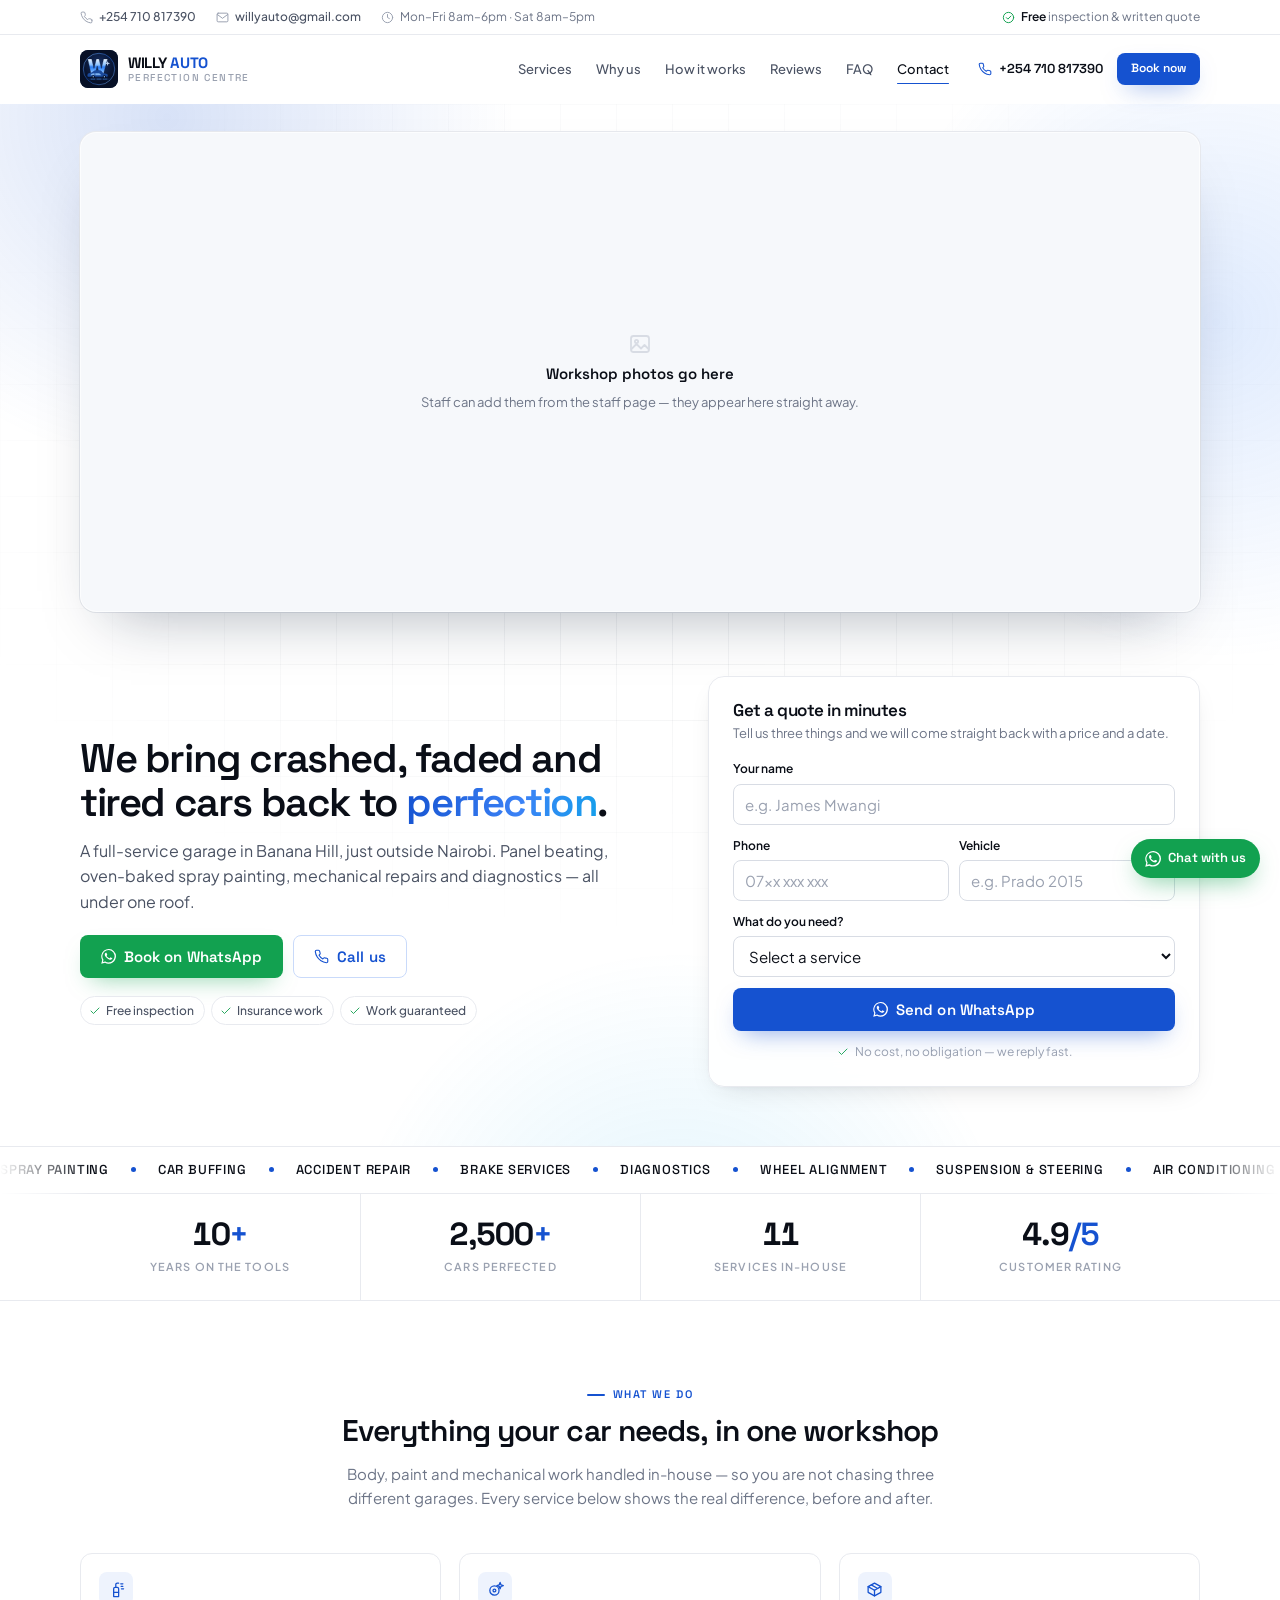
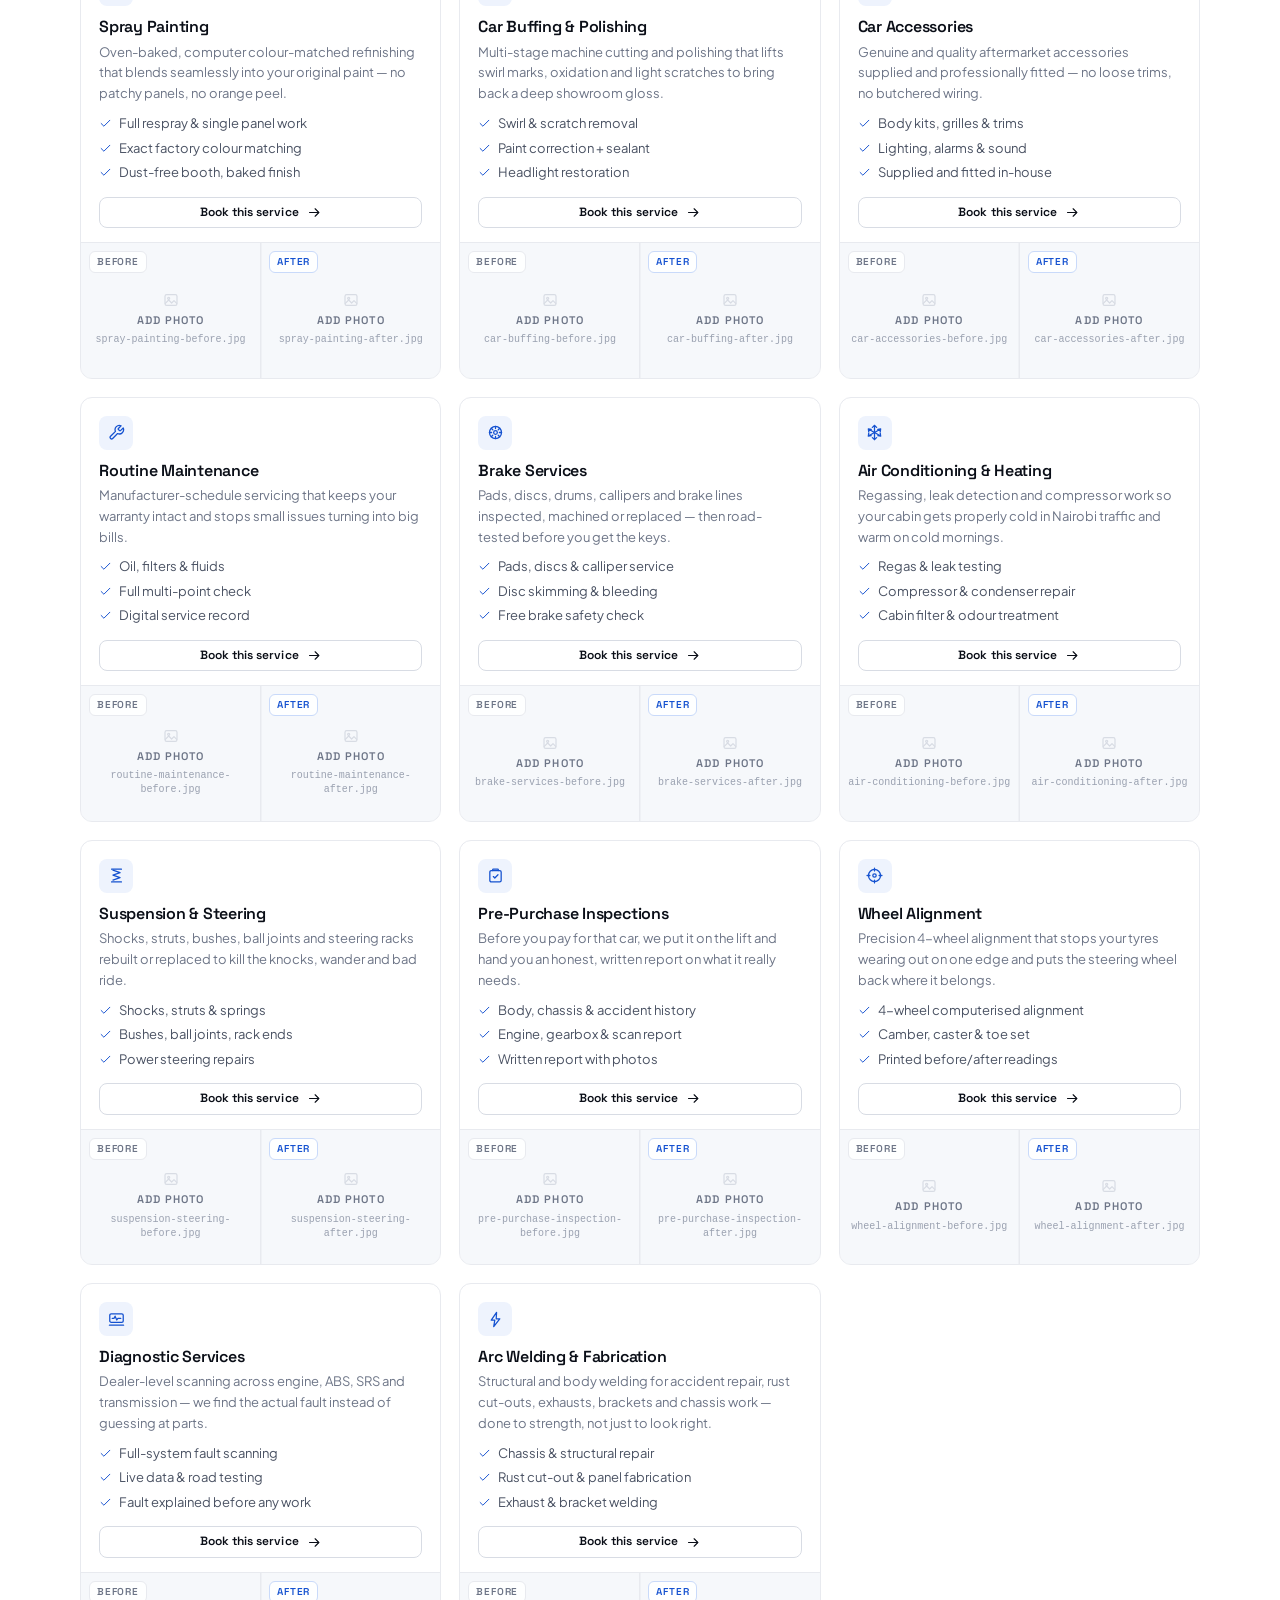
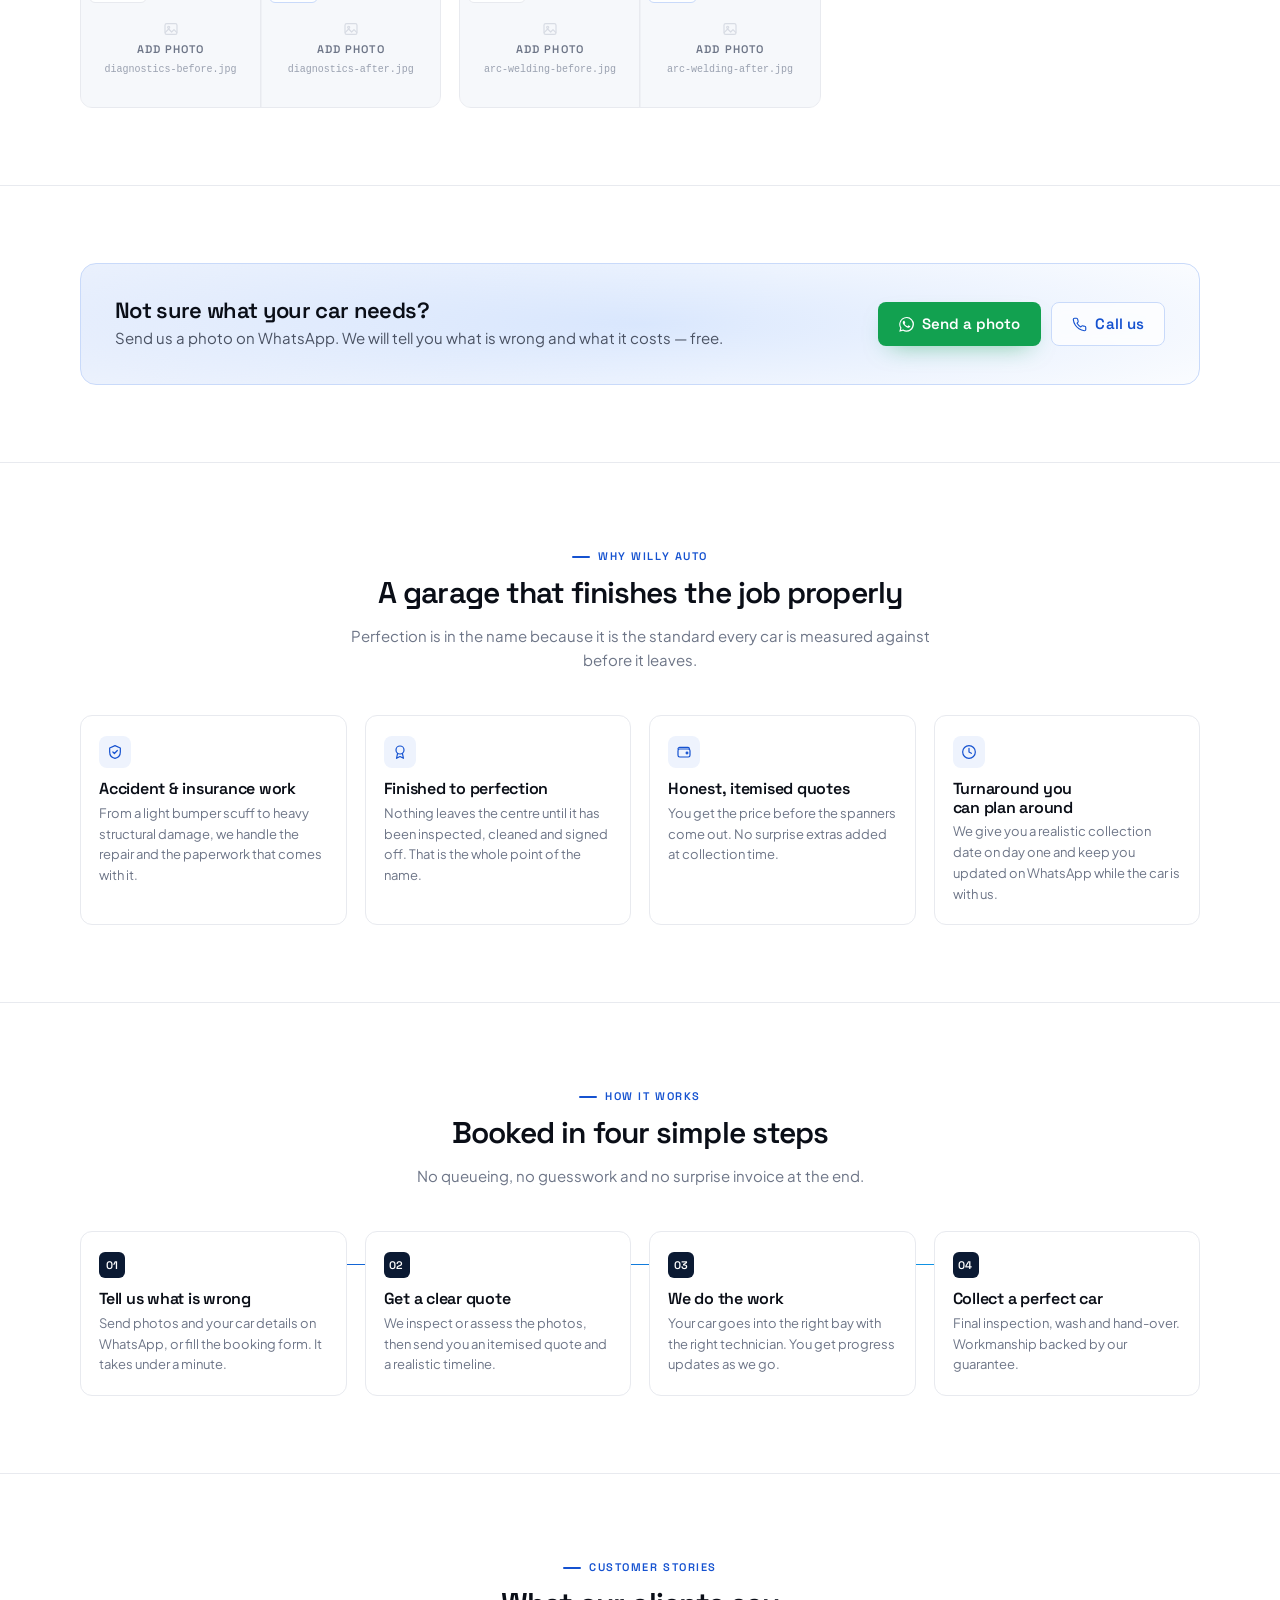
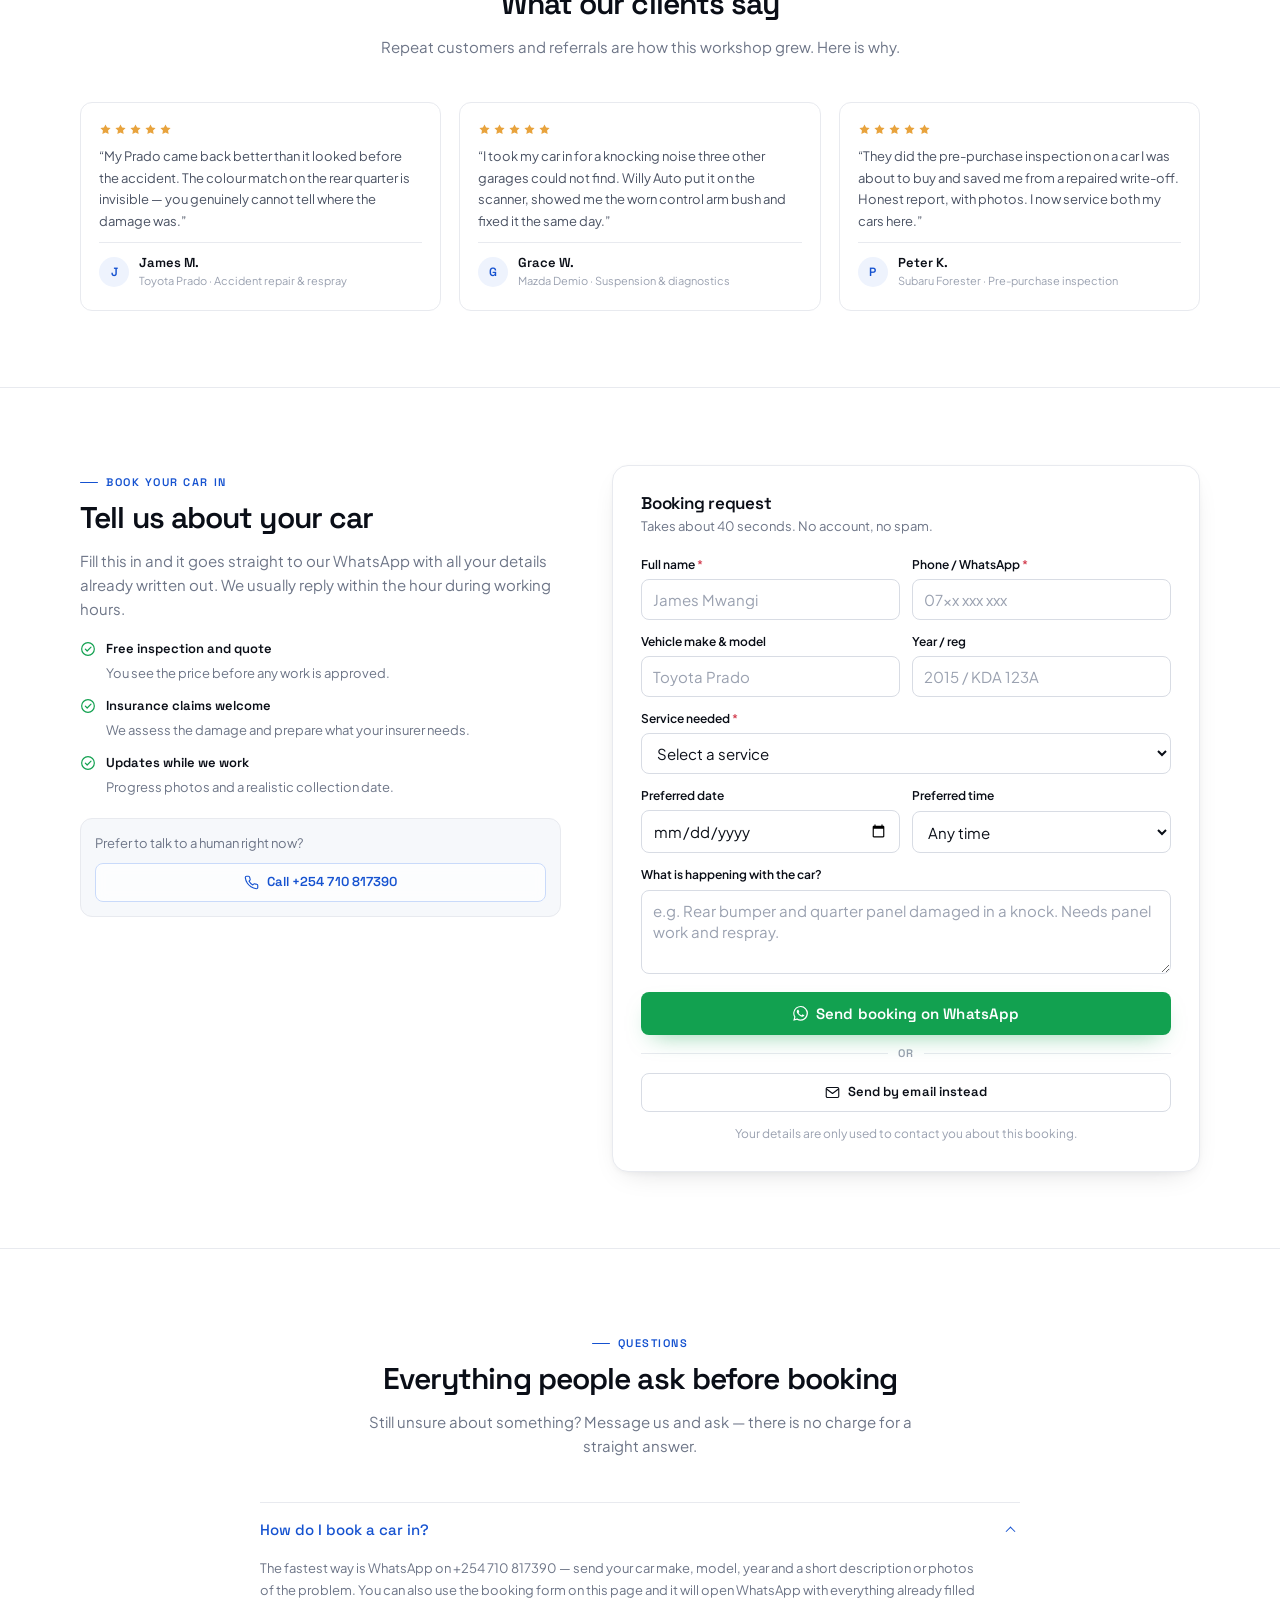
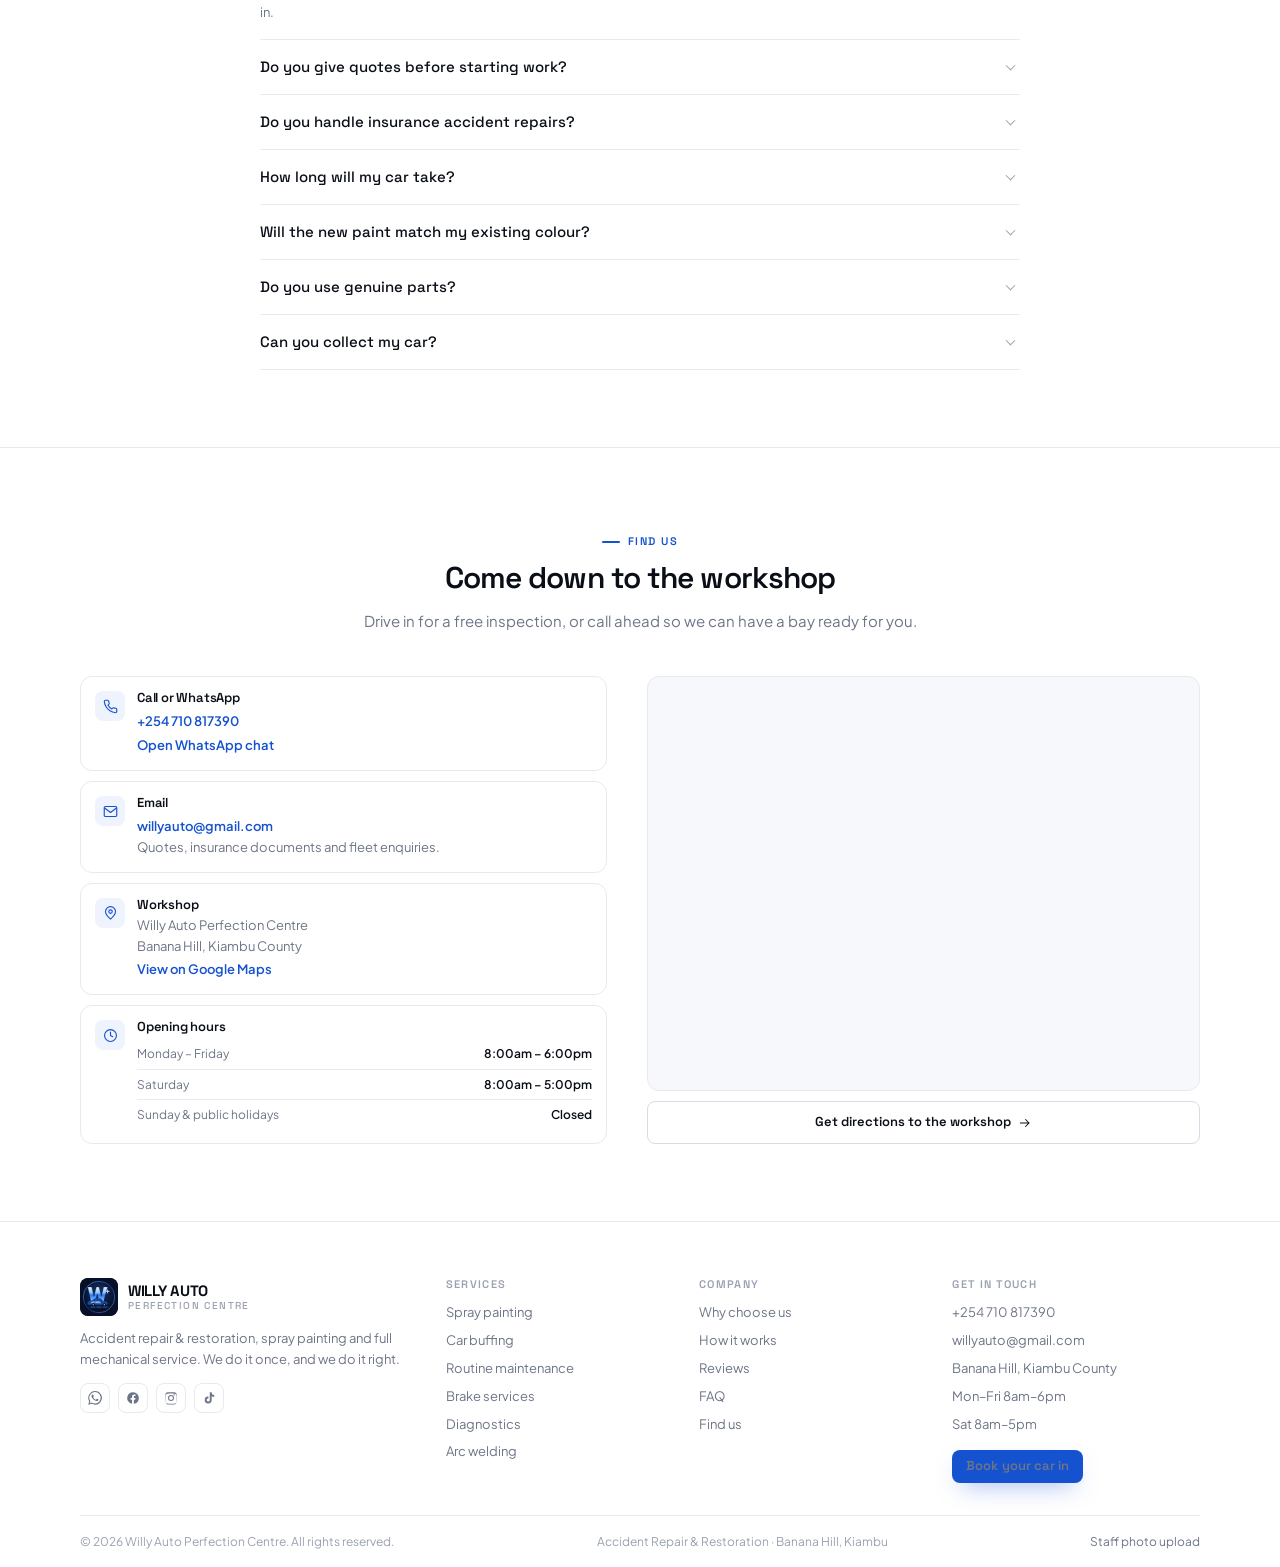
==== commit 9aa8838f: "Make Vercel the live address Render suspended the static site for billing on 29 October, so the site" ====
--- a/index.html
+++ b/index.html
@@ -6,7 +6,7 @@
 <title>Willy Auto Perfection Centre | Accident Repair, Spray Painting &amp; Car Service</title>
 <meta name="description" content="Willy Auto Perfection Centre &mdash; accident repair and restoration, spray painting, buffing, diagnostics, brakes, suspension, wheel alignment and full car servicing in Banana Hill, Kiambu. Book on WhatsApp: +254 710 817390.">
 <meta name="theme-color" content="#ffffff">
-<link rel="canonical" href="https://willy-auto-garage.onrender.com/">
+<link rel="canonical" href="https://willy-auto-garage.vercel.app/">
 <meta property="og:type" content="website">
 <meta property="og:title" content="Willy Auto Perfection Centre | Accident Repair &amp; Restoration">
 <meta property="og:description" content="Accident repair, spray painting, servicing, diagnostics and more. Get an honest quote on WhatsApp today.">
